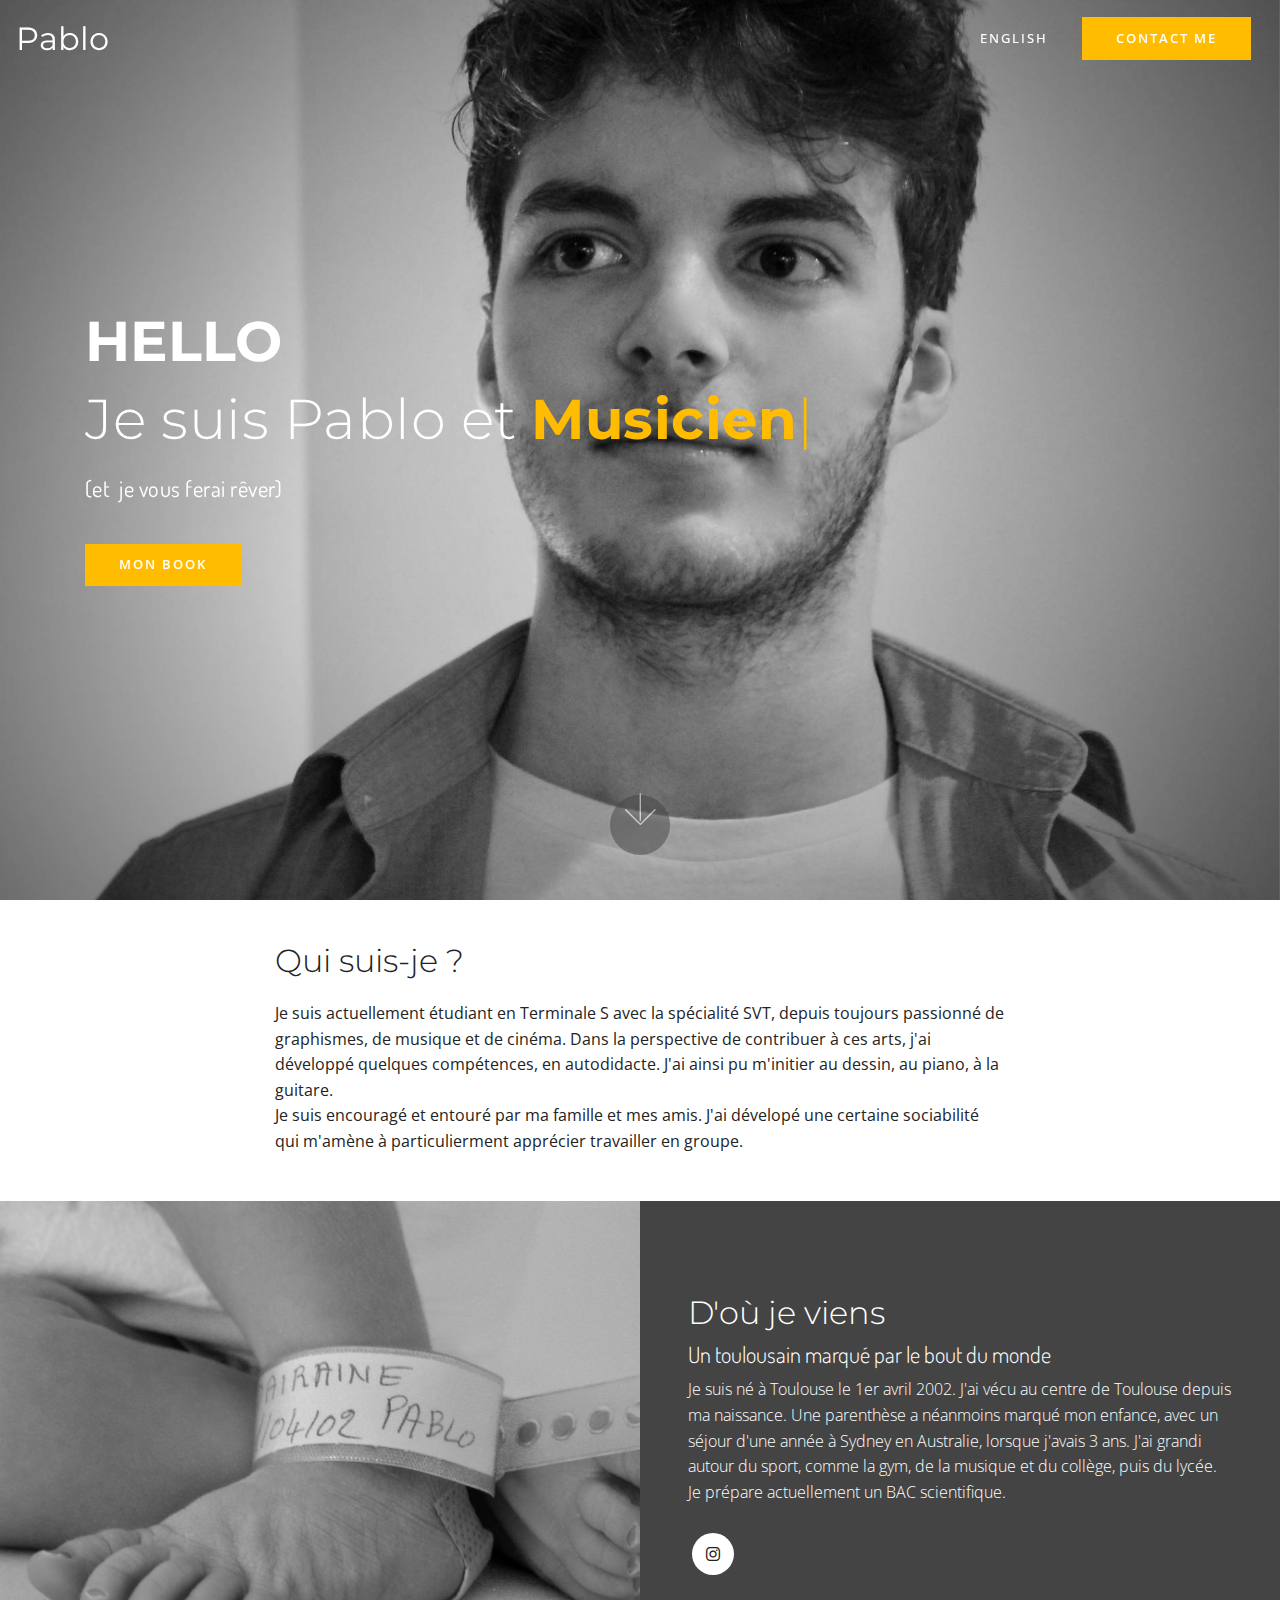
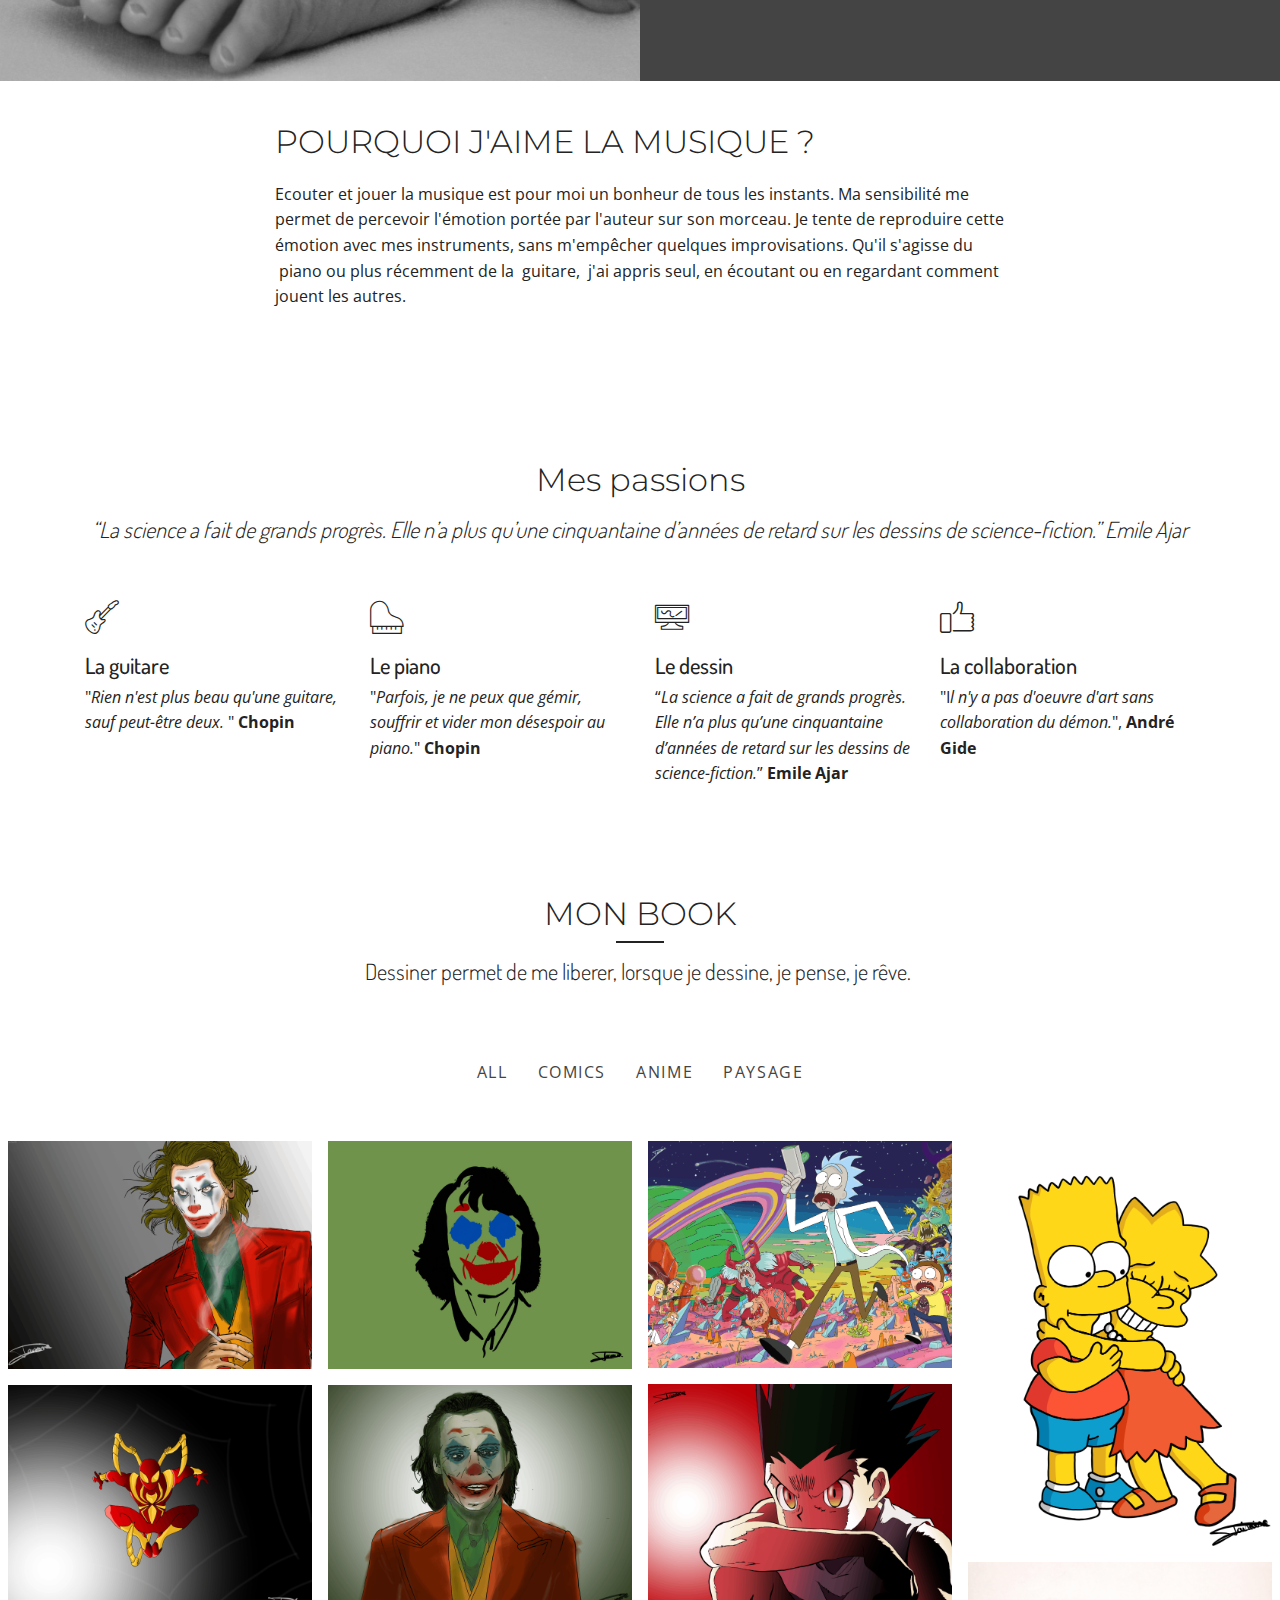
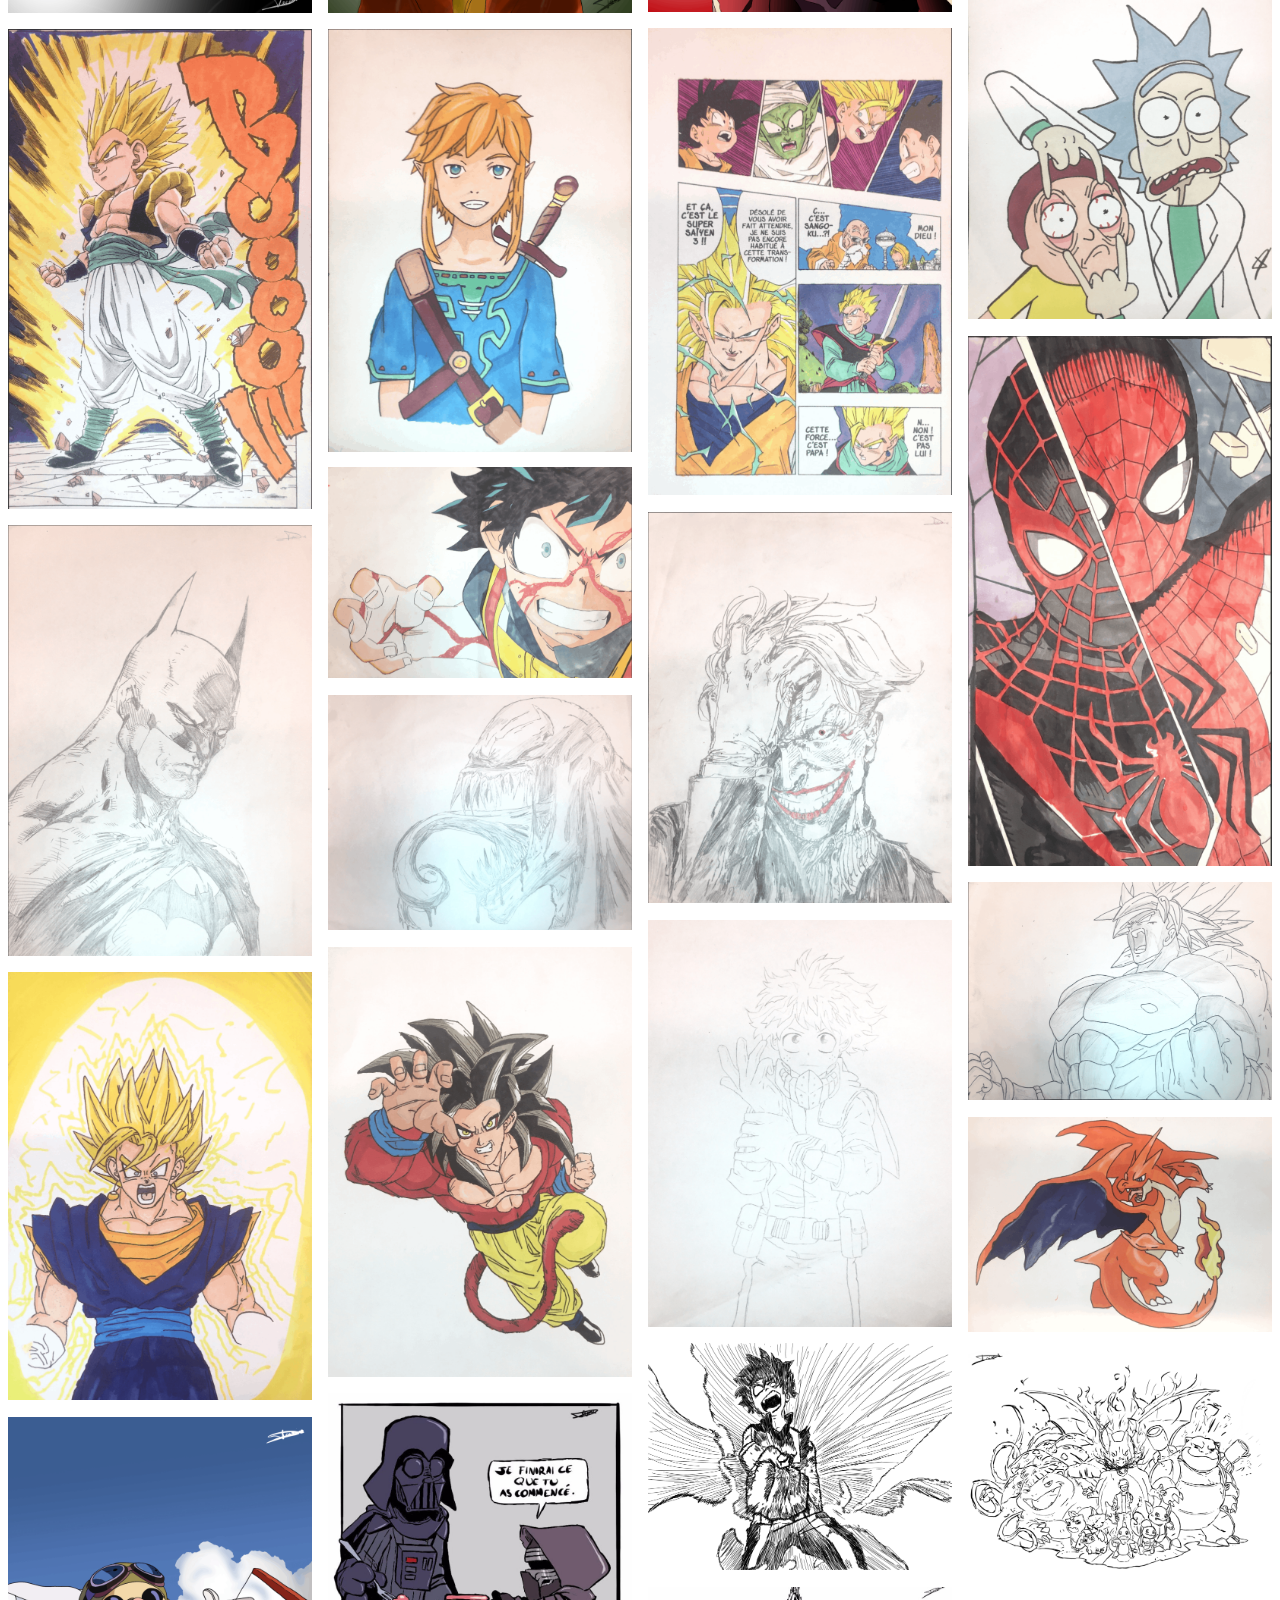
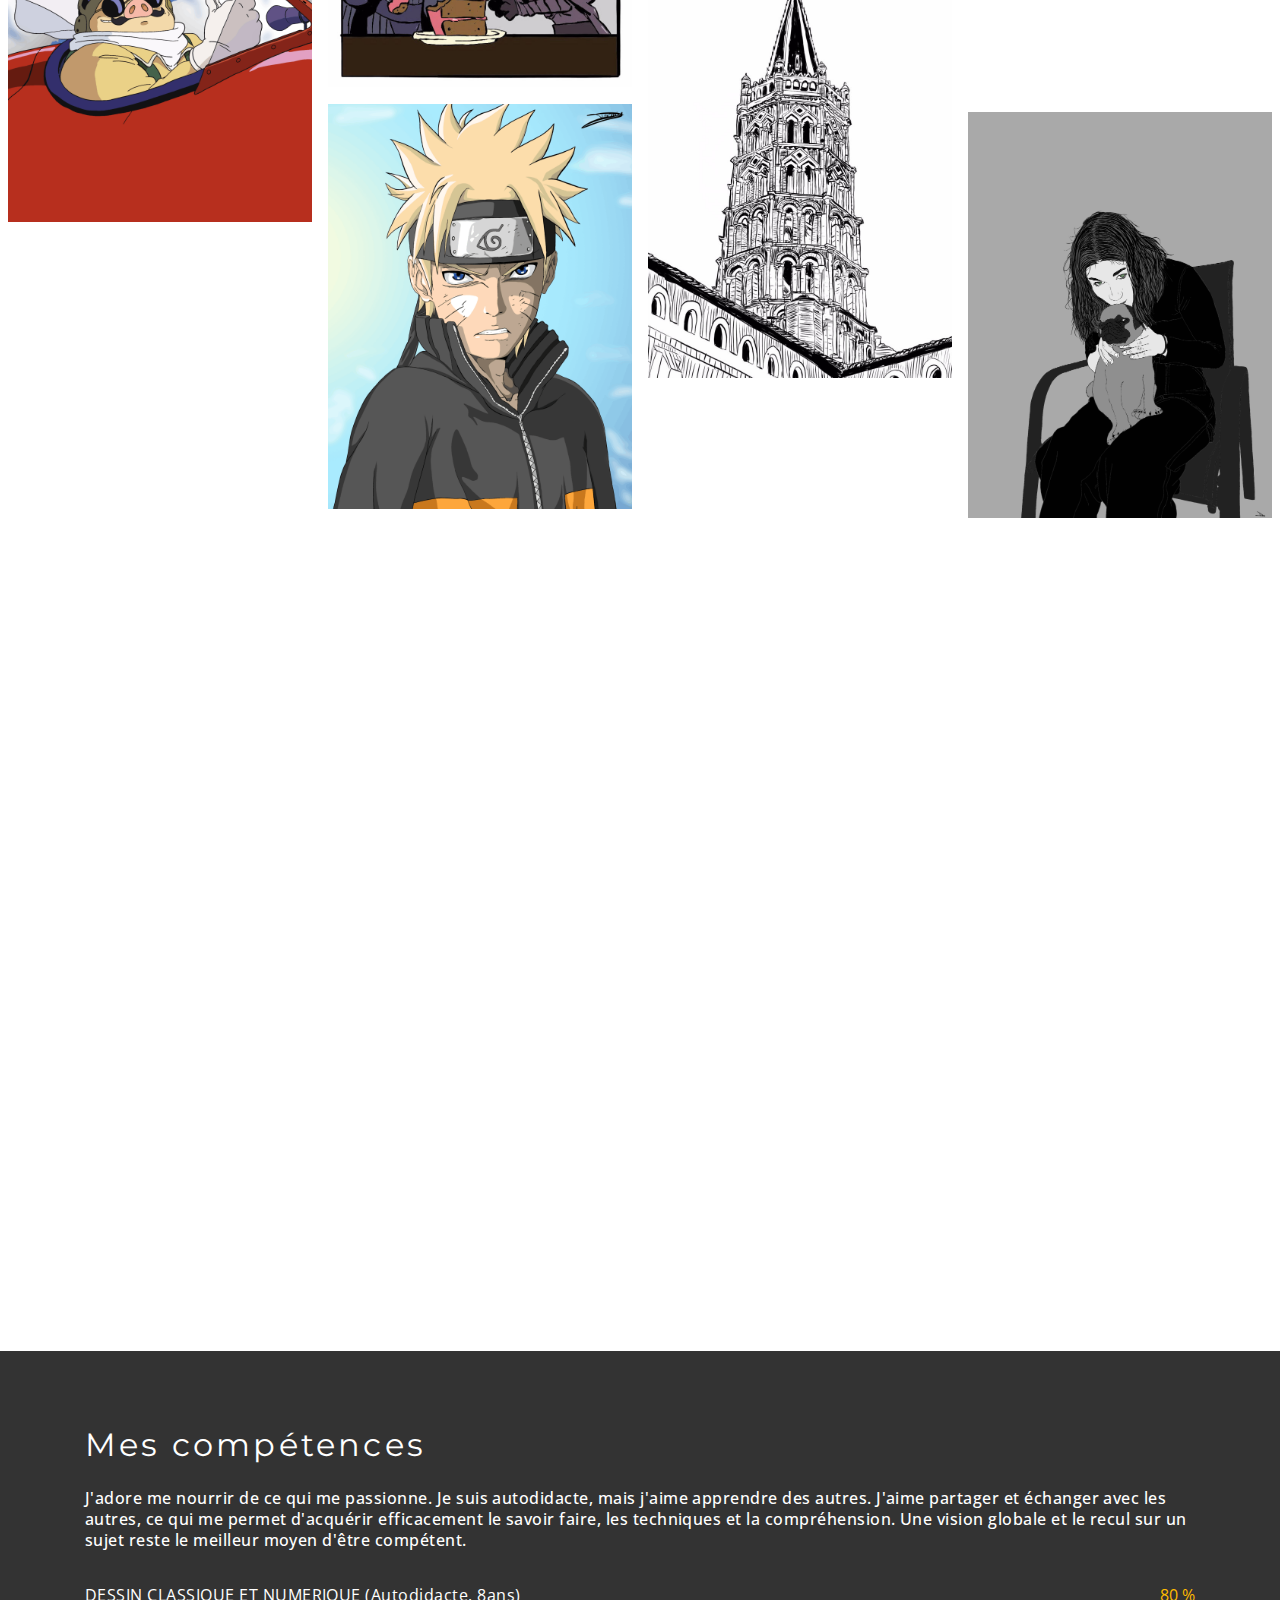
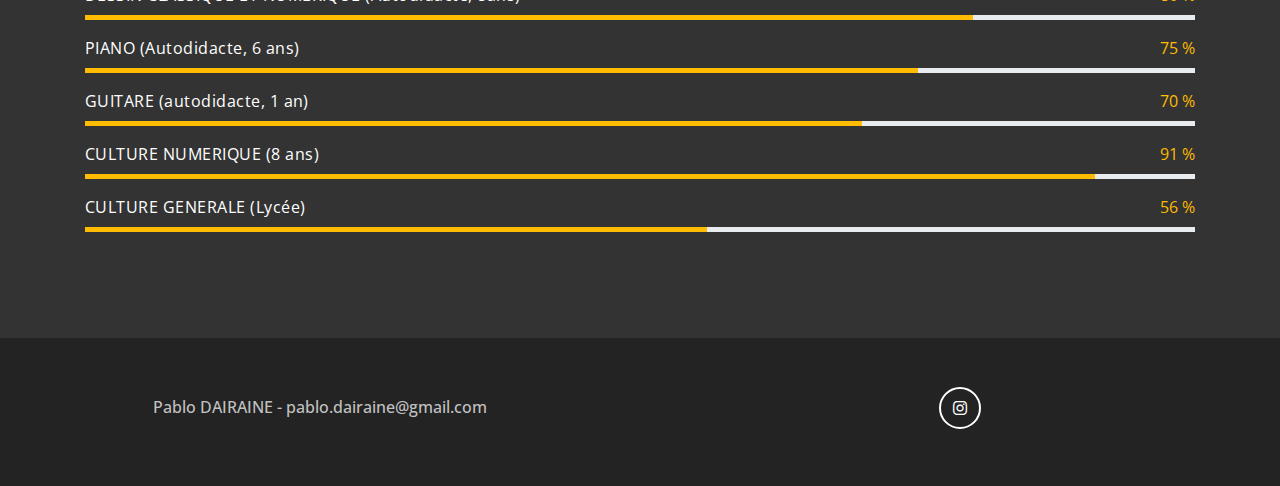
==== index-en.html @ 015e6b13 "create github pages" ====
<!DOCTYPE html>
<html >
<head>
  <!-- Site made with Mobirise Website Builder v4.8.6, https://mobirise.com -->
  <meta charset="UTF-8">
  <meta http-equiv="X-UA-Compatible" content="IE=edge">
  <meta name="generator" content="Mobirise v4.8.6, mobirise.com">
  <meta name="viewport" content="width=device-width, initial-scale=1, minimum-scale=1">
  <link rel="shortcut icon" href="assets/images/pablo-1-900x1125.jpg" type="image/x-icon">
  <meta name="description" content="">
  <title>index en pablo</title>
  <link rel="stylesheet" href="assets/icons-mind/style.css">
  <link rel="stylesheet" href="assets/web/assets/mobirise-icons/mobirise-icons.css">
  <link rel="stylesheet" href="assets/tether/tether.min.css">
  <link rel="stylesheet" href="assets/bootstrap/css/bootstrap.min.css">
  <link rel="stylesheet" href="assets/bootstrap/css/bootstrap-grid.min.css">
  <link rel="stylesheet" href="assets/bootstrap/css/bootstrap-reboot.min.css">
  <link rel="stylesheet" href="assets/dropdown/css/style.css">
  <link rel="stylesheet" href="assets/socicon/css/styles.css">
  <link rel="stylesheet" href="assets/theme/css/style.css">
  <link rel="stylesheet" href="assets/gallery/style.css">
  <link rel="stylesheet" href="assets/mobirise/css/mbr-additional.css" type="text/css">
  
  
  

</head>
<body>
  <section class="menu cid-rUJCmSOxOh" once="menu" id="menu1-m">

    

    <nav class="navbar navbar-dropdown navbar-fixed-top navbar-expand-lg">
        <div class="navbar-brand">
            
            <span class="navbar-caption-wrap"><a class="navbar-caption text-white display-2" href="index.html"><span style="font-weight: normal;">
                    Pablo</span></a></span>
        </div>
        <button class="navbar-toggler" type="button" data-toggle="collapse" data-target="#navbarSupportedContent" aria-controls="navbarNavAltMarkup" aria-expanded="false" aria-label="Toggle navigation">
            <div class="hamburger">
                <span></span>
                <span></span>
                <span></span>
                <span></span>
            </div>
        </button>
      <div class="collapse navbar-collapse" id="navbarSupportedContent">
            <ul class="navbar-nav nav-dropdown" data-app-modern-menu="true"><li class="nav-item">
                    <a class="nav-link link text-white display-4" href="index-en.html">
                        ENGLISH</a>
                </li></ul>
            <div class="navbar-buttons mbr-section-btn"><a class="btn btn-md btn-primary display-4" href="mailto:pablo.dairaine@gmail.com">
                    CONTACT ME
                </a></div>
      </div>
    </nav>
</section>

<section class="header2 cid-rUJCmTl7i9 mbr-fullscreen mbr-parallax-background" id="header2-n">

    

    

    <div class="container">
        <div class="row">
            <div class="mbr-white col-md-12">
                <h1 class="mbr-section-title mbr-white mbr-bold mbr-fonts-style display-1">HELLO</h1>
                <div class="typed-text pb-3 display-1">
                    <span class="mbr-section-subtitle mbr-fonts-style mbr-white display-1">Je suis Pablo et</span>
                    <span>
                      <span class="animated-element mbr-bold" data-word1="Musicien" data-word2="Dessinateur" data-word3="Rêveur" data-speed="43">
                      </span>
                    </span>
                </div>
                <p class="mbr-section-text mbr-fonts-style display-5">(et &nbsp;je vous ferai rêver)</p>
                <div class="pt-3 mbr-section-btn"><a class="btn-primary btn btn-md display-4" type="submit" href="index.html#gallery3-7">MON BOOK</a></div>
            </div>
        </div>
    </div>
    <div class="mbr-arrow hidden-sm-down" aria-hidden="true">
        <a href="#next">
            <i class="mbri-down mbr-iconfont"></i>
        </a>
    </div>
</section>

<section class="mbr-section content2 cid-rUJCmUvsHq" id="content2-o">

    

    <div class="container">
        <div class="row justify-content-center">
            <div class="col-md-8 col-sm-12 text-section">
                <h2 class="mbr-fonts-style mbr-title align-left pb-3 display-2">Qui suis-je ?</h2>
                <p class="mbr-fonts-style mbr-text align-left display-7">Je suis actuellement étudiant en Terminale S avec la spécialité SVT, depuis toujours passionné de graphismes, de musique et de cinéma. Dans la perspective de contribuer à ces arts, j'ai développé quelques compétences, en autodidacte. J'ai ainsi pu m'initier au dessin, au piano, à la guitare.&nbsp;<br>Je suis encouragé et entouré par ma famille et mes amis. J'ai dévelopé une certaine sociabilité qui m'amène à particulierment apprécier travailler en groupe.</p>
            </div>
        </div>
    </div>
</section>

<section class="cid-rUJCmUJUMU" id="features6-p">

    

    
    <div class="container-fluid">
        <div class="row align-items-center content-row">
          <div class="col-lg-6 wrap-block">
              <h2 class="mbr-section-title mbr-fonts-style mbr-light mbr-white display-2">D'où je viens</h2>
              <h3 class="mbr-section-subtitle mbr-fonts-style mbr-light mbr-white display-5">Un toulousain marqué par le bout du monde</h3>
              <p class="mbr-text mbr-fonts-style mbr-light mbr-white display-7">Je suis né à Toulouse le 1er avril 2002. J'ai vécu au centre de Toulouse depuis ma naissance. Une parenthèse a néanmoins marqué mon enfance, avec un séjour d'une année à Sydney en Australie, lorsque j'avais 3 ans. J'ai grandi autour du sport, comme la gym, de la musique et du collège, puis du lycée. Je prépare actuellement un BAC scientifique.</p>
            
            <div class="social-media col-md-12 col-sm-12">
                <ul class="social-list">
                    <li>
                      <a class="icon-transition" href="https://www.instagram.com/pablo_drne/" target="_blank">
                        <span class="mbr-iconfont socicon-instagram socicon"></span>
                      </a>
                    </li>
                    
                    
                    
                    
                 </ul>
            </div>
          </div>
          <div class="col-lg-6 photo-split">
              <img src="assets/images/dscn2652-1382x1037.jpg" alt="" title="">
          </div>
      </div>
    </div>
</section>

<section class="mbr-section content2 cid-rUJCmVfpjC" id="content2-q">

    

    <div class="container">
        <div class="row justify-content-center">
            <div class="col-md-8 col-sm-12 text-section">
                <h2 class="mbr-fonts-style mbr-title align-left pb-3 display-2">POURQUOI J'AIME LA MUSIQUE ?<br></h2>
                <p class="mbr-fonts-style mbr-text align-left display-7">Ecouter et jouer la musique est pour moi un bonheur de tous les instants. Ma sensibilité me permet de percevoir l'émotion portée par l'auteur sur son morceau. Je tente de reproduire cette émotion avec mes instruments, sans m'empêcher quelques improvisations. Qu'il s'agisse du &nbsp;piano ou plus récemment de la &nbsp;guitare, &nbsp;j'ai appris seul, en écoutant ou en regardant comment jouent les autres.</p>
            </div>
        </div>
    </div>
</section>

<section class="cid-rUJCmVrFcY" id="features1-r">

    

    
    <div class="container">
        <h2 class="mbr-fonts-style mbr-section-title align-center display-2">Mes passions</h2>
         

        <h3 class="mbr-fonts-style mbr-section-subtitle align-center mbr-light pt-3 display-5"><em>“La science a fait de grands progrès. Elle n’a plus qu’une cinquantaine d’années de retard sur les dessins de science-fiction.” Emile Ajar</em></h3>

        <div class="row justify-content-center pt-5">
            <div class="col-md-6 row-item col-lg-3">
                <div class="card-img pb-3 align-left">
                    <span class="mbr-iconfont imind-electric-guitar"></span>
                </div>
                <h4 class="mbr-fonts-style mbr-card-title display-5">La guitare</h4>

                <p class="mbr-text mbr-fonts-style display-7">"<em>Rien n'est plus beau qu'une guitare, sauf peut-être deux.</em> " <strong>Chopin</strong></p>
            </div>

            <div class="col-md-6 row-item col-lg-3">
                <div class="card-img pb-3 align-left">
                    <span class="mbr-iconfont imind-piano"></span>
                </div>
                <h4 class="mbr-fonts-style mbr-card-title display-5">Le piano</h4>

                <p class="mbr-text mbr-fonts-style display-7">"<em>Parfois, je ne peux que gémir, souffrir et vider mon désespoir au piano.</em>" <strong>Chopin</strong></p>
            </div>

            <div class="col-md-6 row-item col-lg-3">
                <div class="card-img pb-3 align-left">
                    <span class="mbr-iconfont imind-digital-drawing"></span>
                </div>
                <h4 class="mbr-fonts-style mbr-card-title display-5">Le dessin&nbsp;</h4>
                <p class="mbr-text mbr-fonts-style display-7">“<em>La science a fait de grands progrès. Elle n’a plus qu’une cinquantaine d’années de retard sur les dessins de science-fiction.</em>” <strong>Emile Ajar</strong></p>
            </div>

            <div class="col-md-6 row-item col-lg-3">
                <div class="card-img pb-3 align-left">
                    <span class="mbr-iconfont mbri-like"></span>
                </div>
                <h4 class="mbr-fonts-style mbr-card-title display-5">La collaboration</h4>
                <p class="mbr-text mbr-fonts-style display-7">"I<em>l n'y a pas d'oeuvre d'art sans collaboration du démon.</em>", <strong>André Gide</strong></p>
            </div>
        </div>
    </div>
</section>

<section class="mbr-gallery mbr-slider-carousel cid-rUJCmWfSq0" id="gallery3-s">

    
    <div class="container">
        <div class="row justify-content-center">
            <div class="col-sm-10">
                <h2 class="mbr-section-title mbr-fonts-style align-center display-2">
                    MON BOOK</h2>
                <div class="underline align-center">
                    <div class="line"></div>
                </div>
                <h3 class="mbr-section-subtitle mbr-light mbr-fonts-style pt-3 align-center display-5">Dessiner permet de me liberer, lorsque je dessine, je pense, je rêve.&nbsp;</h3>
            </div>
        </div>
    </div>
    
    <div>
        <div class="pt-5"><!-- Filter --><div class="mbr-gallery-filter container gallery-filter-active"><ul buttons="0"><li class="mbr-gallery-filter-all"><a class="btn btn-md btn-primary-outline active display-7" href="">All</a></li></ul></div><!-- Gallery --><div class="mbr-gallery-row"><div class="mbr-gallery-layout-default"><div><div><div class="mbr-gallery-item mbr-gallery-item--p1" data-video-url="false" data-tags="Comics"><div href="#lb-gallery3-s" data-slide-to="0" data-toggle="modal"><img src="assets/images/img-32-2000x1499-800x600.png" alt="" title=""><span class="icon-focus"></span></div></div><div class="mbr-gallery-item mbr-gallery-item--p1" data-video-url="false" data-tags="Comics"><div href="#lb-gallery3-s" data-slide-to="1" data-toggle="modal"><img src="assets/images/img-34-2000x1499-800x600.png" alt="" title=""><span class="icon-focus"></span></div></div><div class="mbr-gallery-item mbr-gallery-item--p1" data-video-url="false" data-tags="Anime"><div href="#lb-gallery3-s" data-slide-to="2" data-toggle="modal"><img src="assets/images/img-38-2000x1499-800x599.png" alt="" title=""><span class="icon-focus"></span></div></div><div class="mbr-gallery-item mbr-gallery-item--p1" data-video-url="false" data-tags="Anime"><div href="#lb-gallery3-s" data-slide-to="3" data-toggle="modal"><img src="assets/images/img-33-2000x2668-800x1067.png" alt="" title=""><span class="icon-focus"></span></div></div><div class="mbr-gallery-item mbr-gallery-item--p1" data-video-url="false" data-tags="Anime"><div href="#lb-gallery3-s" data-slide-to="4" data-toggle="modal"><img src="assets/images/img-36-2000x1499-800x600.png" alt="" title=""><span class="icon-focus"></span></div></div><div class="mbr-gallery-item mbr-gallery-item--p1" data-video-url="false" data-tags="Comics"><div href="#lb-gallery3-s" data-slide-to="5" data-toggle="modal"><img src="assets/images/sans-titre-1-2000x1500-800x600.png" alt="" title=""><span class="icon-focus"></span></div></div><div class="mbr-gallery-item mbr-gallery-item--p1" data-video-url="false" data-tags="Comics"><div href="#lb-gallery3-s" data-slide-to="6" data-toggle="modal"><img src="assets/images/sans-titre-2-2000x1500-800x600.png" alt="" title=""><span class="icon-focus"></span></div></div><div class="mbr-gallery-item mbr-gallery-item--p1" data-video-url="false" data-tags="Anime"><div href="#lb-gallery3-s" data-slide-to="7" data-toggle="modal"><img src="assets/images/capture-decran-2019-12-03-a-21.53.28-1124x1564-800x941.png" alt="" title=""><span class="icon-focus"></span></div></div><div class="mbr-gallery-item mbr-gallery-item--p1" data-video-url="false" data-tags="Anime"><div href="#lb-gallery3-s" data-slide-to="8" data-toggle="modal"><img src="assets/images/capture-decran-2019-12-03-a-21.54.03-976x1502-800x1231.png" alt="" title=""><span class="icon-focus"></span></div></div><div class="mbr-gallery-item mbr-gallery-item--p1" data-video-url="false" data-tags="Anime"><div href="#lb-gallery3-s" data-slide-to="9" data-toggle="modal"><img src="assets/images/capture-decran-2019-12-03-a-21.54.43-992x1568-800x1265.png" alt="" title=""><span class="icon-focus"></span></div></div><div class="mbr-gallery-item mbr-gallery-item--p1" data-video-url="false" data-tags="Anime"><div href="#lb-gallery3-s" data-slide-to="10" data-toggle="modal"><img src="assets/images/capture-decran-2019-12-03-a-21.54.25-1126x1566-800x1113.png" alt="" title=""><span class="icon-focus"></span></div></div><div class="mbr-gallery-item mbr-gallery-item--p1" data-video-url="false" data-tags="Comics"><div href="#lb-gallery3-s" data-slide-to="11" data-toggle="modal"><img src="assets/images/capture-decran-2019-12-03-a-21.55.06-888x1550-800x1396.png" alt="" title=""><span class="icon-focus"></span></div></div><div class="mbr-gallery-item mbr-gallery-item--p1" data-video-url="false" data-tags="Anime"><div href="#lb-gallery3-s" data-slide-to="12" data-toggle="modal"><img src="assets/images/capture-decran-2019-12-03-a-21.55.35-2000x1392-800x557.png" alt="" title=""><span class="icon-focus"></span></div></div><div class="mbr-gallery-item mbr-gallery-item--p1" data-video-url="false" data-tags="Comics"><div href="#lb-gallery3-s" data-slide-to="13" data-toggle="modal"><img src="assets/images/capture-decran-2019-12-03-a-21.56.03-1226x1562-800x1031.png" alt="" title=""><span class="icon-focus"></span></div></div><div class="mbr-gallery-item mbr-gallery-item--p1" data-video-url="false" data-tags="Comics"><div href="#lb-gallery3-s" data-slide-to="14" data-toggle="modal"><img src="assets/images/capture-decran-2019-12-03-a-21.56.42-1118x1566-800x1135.png" alt="" title=""><span class="icon-focus"></span></div></div><div class="mbr-gallery-item mbr-gallery-item--p1" data-video-url="false" data-tags="Comics"><div href="#lb-gallery3-s" data-slide-to="15" data-toggle="modal"><img src="assets/images/capture-decran-2019-12-03-a-21.57.01-2000x1465-800x620.png" alt="" title=""><span class="icon-focus"></span></div></div><div class="mbr-gallery-item mbr-gallery-item--p1" data-video-url="false" data-tags="Anime"><div href="#lb-gallery3-s" data-slide-to="16" data-toggle="modal"><img src="assets/images/capture-decran-2019-12-03-a-21.57.18-2000x1438-800x575.png" alt="" title=""><span class="icon-focus"></span></div></div><div class="mbr-gallery-item mbr-gallery-item--p1" data-video-url="false" data-tags="Anime"><div href="#lb-gallery3-s" data-slide-to="17" data-toggle="modal"><img src="assets/images/capture-decran-2019-12-03-a-21.57.35-1206x1562-800x1073.png" alt="" title=""><span class="icon-focus"></span></div></div><div class="mbr-gallery-item mbr-gallery-item--p1" data-video-url="false" data-tags="Anime"><div href="#lb-gallery3-s" data-slide-to="18" data-toggle="modal"><img src="assets/images/capture-decran-2019-12-03-a-21.58.03-1092x1566-800x1133.png" alt="" title=""><span class="icon-focus"></span></div></div><div class="mbr-gallery-item mbr-gallery-item--p1" data-video-url="false" data-tags="Anime"><div href="#lb-gallery3-s" data-slide-to="19" data-toggle="modal"><img src="assets/images/capture-decran-2019-12-03-a-21.58.21-1110x1564-800x1127.png" alt="" title=""><span class="icon-focus"></span></div></div><div class="mbr-gallery-item mbr-gallery-item--p1" data-video-url="false" data-tags="Anime"><div href="#lb-gallery3-s" data-slide-to="20" data-toggle="modal"><img src="assets/images/capture-decran-2019-12-03-a-21.58.35-2000x1434-800x567.png" alt="" title=""><span class="icon-focus"></span></div></div><div class="mbr-gallery-item mbr-gallery-item--p1" data-video-url="false" data-tags="Anime"><div href="#lb-gallery3-s" data-slide-to="21" data-toggle="modal"><img src="assets/images/0dd0c6a4-f96d-424a-955f-a4271f9f3b5e-2000x1499-800x599.png" alt="" title=""><span class="icon-focus"></span></div></div><div class="mbr-gallery-item mbr-gallery-item--p1" data-video-url="false" data-tags="Anime"><div href="#lb-gallery3-s" data-slide-to="22" data-toggle="modal"><img src="assets/images/b7a097e5-f1ba-4de2-a578-57f1c715b533-2000x1499-800x599.png" alt="" title=""><span class="icon-focus"></span></div></div><div class="mbr-gallery-item mbr-gallery-item--p1" data-video-url="false" data-tags="Comics"><div href="#lb-gallery3-s" data-slide-to="23" data-toggle="modal"><img src="assets/images/4ee9e607-9f09-459e-8d34-3ac693a8fa50-814x792-800x776.jpg" alt="" title=""><span class="icon-focus"></span></div></div><div class="mbr-gallery-item mbr-gallery-item--p1" data-video-url="false" data-tags="Anime"><div href="#lb-gallery3-s" data-slide-to="24" data-toggle="modal"><img src="assets/images/7aaedbb6-9ef8-46f3-8f1a-3fd8630ca8f3-2000x2668-800x1068.png" alt="" title=""><span class="icon-focus"></span></div></div><div class="mbr-gallery-item mbr-gallery-item--p1" data-video-url="false" data-tags="PAYSAGE"><div href="#lb-gallery3-s" data-slide-to="25" data-toggle="modal"><img src="assets/images/sans-titre-29-1578x2035-800x1031.jpg" alt="" title=""><span class="icon-focus"></span></div></div><div class="mbr-gallery-item mbr-gallery-item--p1" data-video-url="false" data-tags="PAYSAGE"><div href="#lb-gallery3-s" data-slide-to="26" data-toggle="modal"><img src="assets/images/sans-titre-32-2000x1499-800x599.png" alt="" title=""><span class="icon-focus"></span></div></div><div class="mbr-gallery-item mbr-gallery-item--p1" data-video-url="false" data-tags="Comics"><div href="#lb-gallery3-s" data-slide-to="27" data-toggle="modal"><img src="assets/images/sans-titre-30-2000x2668-800x1065.png" alt="" title=""><span class="icon-focus"></span></div></div><div class="mbr-gallery-item mbr-gallery-item--p1" data-video-url="false" data-tags="Anime"><div href="#lb-gallery3-s" data-slide-to="28" data-toggle="modal"><img src="assets/images/sans-titre-33-2000x1499-800x596.png" alt="" title=""><span class="icon-focus"></span></div></div><div class="mbr-gallery-item mbr-gallery-item--p1" data-video-url="false" data-tags="Anime"><div href="#lb-gallery3-s" data-slide-to="29" data-toggle="modal"><img src="assets/images/sans-titre-34-2000x2668-800x1066.png" alt="" title=""><span class="icon-focus"></span></div></div><div class="mbr-gallery-item mbr-gallery-item--p1" data-video-url="false" data-tags="Anime"><div href="#lb-gallery3-s" data-slide-to="30" data-toggle="modal"><img src="assets/images/sans-titre-35-2000x2668-800x1069.png" alt="" title=""><span class="icon-focus"></span></div></div></div></div><div class="clearfix"></div></div></div><!-- Lightbox --><div data-app-prevent-settings="" class="mbr-slider modal fade carousel slide" tabindex="-1" data-keyboard="true" data-interval="false" id="lb-gallery3-s"><div class="modal-dialog"><div class="modal-content"><div class="modal-body"><div class="carousel-inner"><div class="carousel-item"><img src="assets/images/img-32-2000x1499.png" alt="" title=""></div><div class="carousel-item"><img src="assets/images/img-34-2000x1499.png" alt="" title=""></div><div class="carousel-item"><img src="assets/images/img-38-2000x1499.png" alt="" title=""></div><div class="carousel-item"><img src="assets/images/img-33-2000x2668.png" alt="" title=""></div><div class="carousel-item"><img src="assets/images/img-36-2000x1499.png" alt="" title=""></div><div class="carousel-item"><img src="assets/images/sans-titre-1-2000x1500.png" alt="" title=""></div><div class="carousel-item"><img src="assets/images/sans-titre-2-2000x1500.png" alt="" title=""></div><div class="carousel-item"><img src="assets/images/capture-decran-2019-12-03-a-21.53.28-1124x1564.png" alt="" title=""></div><div class="carousel-item"><img src="assets/images/capture-decran-2019-12-03-a-21.54.03-976x1502.png" alt="" title=""></div><div class="carousel-item"><img src="assets/images/capture-decran-2019-12-03-a-21.54.43-992x1568.png" alt="" title=""></div><div class="carousel-item"><img src="assets/images/capture-decran-2019-12-03-a-21.54.25-1126x1566.png" alt="" title=""></div><div class="carousel-item"><img src="assets/images/capture-decran-2019-12-03-a-21.55.06-888x1550.png" alt="" title=""></div><div class="carousel-item"><img src="assets/images/capture-decran-2019-12-03-a-21.55.35-2000x1392.png" alt="" title=""></div><div class="carousel-item"><img src="assets/images/capture-decran-2019-12-03-a-21.56.03-1226x1562.png" alt="" title=""></div><div class="carousel-item"><img src="assets/images/capture-decran-2019-12-03-a-21.56.42-1118x1566.png" alt="" title=""></div><div class="carousel-item"><img src="assets/images/capture-decran-2019-12-03-a-21.57.01-2000x1465.png" alt="" title=""></div><div class="carousel-item"><img src="assets/images/capture-decran-2019-12-03-a-21.57.18-2000x1438.png" alt="" title=""></div><div class="carousel-item"><img src="assets/images/capture-decran-2019-12-03-a-21.57.35-1206x1562.png" alt="" title=""></div><div class="carousel-item"><img src="assets/images/capture-decran-2019-12-03-a-21.58.03-1092x1566.png" alt="" title=""></div><div class="carousel-item"><img src="assets/images/capture-decran-2019-12-03-a-21.58.21-1110x1564.png" alt="" title=""></div><div class="carousel-item"><img src="assets/images/capture-decran-2019-12-03-a-21.58.35-2000x1434.png" alt="" title=""></div><div class="carousel-item"><img src="assets/images/0dd0c6a4-f96d-424a-955f-a4271f9f3b5e-2000x1499.png" alt="" title=""></div><div class="carousel-item"><img src="assets/images/b7a097e5-f1ba-4de2-a578-57f1c715b533-2000x1499.png" alt="" title=""></div><div class="carousel-item"><img src="assets/images/4ee9e607-9f09-459e-8d34-3ac693a8fa50-814x792.jpg" alt="" title=""></div><div class="carousel-item"><img src="assets/images/7aaedbb6-9ef8-46f3-8f1a-3fd8630ca8f3-2000x2668.png" alt="" title=""></div><div class="carousel-item"><img src="assets/images/sans-titre-29-1578x2035.jpg" alt="" title=""></div><div class="carousel-item"><img src="assets/images/sans-titre-32-2000x1499.png" alt="" title=""></div><div class="carousel-item"><img src="assets/images/sans-titre-30-2000x2668.png" alt="" title=""></div><div class="carousel-item"><img src="assets/images/sans-titre-33-2000x1499.png" alt="" title=""></div><div class="carousel-item"><img src="assets/images/sans-titre-34-2000x2668.png" alt="" title=""></div><div class="carousel-item active"><img src="assets/images/sans-titre-35-2000x2668.png" alt="" title=""></div></div><a class="carousel-control carousel-control-prev" role="button" data-slide="prev" href="#lb-gallery3-s"><span class="mbri-left mbr-iconfont" aria-hidden="true"></span><span class="sr-only">Previous</span></a><a class="carousel-control carousel-control-next" role="button" data-slide="next" href="#lb-gallery3-s"><span class="mbri-right mbr-iconfont" aria-hidden="true"></span><span class="sr-only">Next</span></a><a class="close" href="#" role="button" data-dismiss="modal"><span class="sr-only">Close</span></a></div></div></div></div></div>
    </div>

</section>

<section class="cid-rUJCmYvNLc" id="video1-t">

    
    
    <figure class="mbr-figure align-center">
        <div class="video-block" style="width: 66%;">
            <div><iframe class="mbr-embedded-video" src="https://www.youtube.com/embed/iniiZznYMlc?rel=0&amp;amp;showinfo=0&amp;autoplay=0&amp;loop=0" width="1280" height="720" frameborder="0" allowfullscreen></iframe></div>
        </div>
    </figure>
</section>

<section class="cid-rUJCmZ5pIA" id="progress1-u">
    
     

    

    <div class="container">
        <h2 class="mbr-section-title pb-3 align-left mbr-bold mbr-fonts-style mbr-white display-2"><span style="font-weight: normal;">Mes compétences</span></h2>
        <h3 class="mbr-section-subtitle mbr-fonts-style align-left display-7">J'adore me nourrir de ce qui me passionne. Je suis autodidacte, mais j'aime apprendre des autres. J'aime partager et échanger avec les autres, ce qui me permet d'acquérir efficacement le savoir faire, les techniques et la compréhension. Une vision globale et le recul sur un sujet reste le meilleur moyen d'être compétent.</h3>
        <div class="row pt-4">
            <div class="progress_elements col-md-12">
                <div class="progress1 pb-3">
                    <div class="title-wrap">
                        <div class="progressbar-title mbr-fonts-style display-7">
                            <p>DESSIN CLASSIQUE ET NUMERIQUE (Autodidacte, 8ans)</p>
                        </div>
                        <div class="progress_value mbr-fonts-style display-7">
                            <div class="progressbar-number"></div>
                            <span>%</span>
                        </div>
                    </div>
                    <div class="progress">
                        <div class="progress-bar progress-bar-1" role="progressbar" aria-valuenow="100" aria-valuemin="0" aria-valuemax="100"></div>
                    </div>
                </div>
                    
                <div class="progress2 pb-3">
                    <div class="title-wrap">
                        <div class="progressbar-title mbr-fonts-style display-7">
                            <p>PIANO (Autodidacte, 6 ans)</p>
                        </div>
                        <div class="progress_value mbr-fonts-style display-7">
                            <div class="progressbar-number"></div>
                            <span>%</span>
                        </div>
                    </div>
                    <div class="progress">
                        <div class="progress-bar progress-bar-2" role="progressbar" aria-valuenow="100" aria-valuemin="0" aria-valuemax="100"></div>
                    </div>
                </div>
                
                <div class="progress3 pb-3">
                    <div class="title-wrap">
                        <div class="progressbar-title mbr-fonts-style display-7">
                            <p>GUITARE (autodidacte, 1 an)</p>
                        </div>
                        <div class="progress_value mbr-fonts-style display-7">
                            <div class="progressbar-number"></div>
                            <span>%</span>
                        </div>
                    </div>
                    <div class="progress">
                        <div class="progress-bar progress-bar-3" role="progressbar" aria-valuenow="100" aria-valuemin="0" aria-valuemax="100"></div>
                    </div>
                </div>
                
                <div class="progress4 pb-3">
                    <div class="title-wrap">
                        <div class="progressbar-title mbr-fonts-style display-7">
                            <p>
                                CULTURE NUMERIQUE (8 ans)</p>
                        </div>
                        <div class="progress_value mbr-fonts-style display-7">
                            <div class="progressbar-number"></div>
                            <span>%</span>
                        </div>
                    </div>
                    <div class="progress">
                        <div class="progress-bar progress-bar-4" role="progressbar" aria-valuenow="100" aria-valuemin="0" aria-valuemax="100"></div>
                    </div>
                </div>
             
                <div class="progress5 pb-3">
                    <div class="title-wrap">
                        <div class="progressbar-title mbr-fonts-style display-7">
                            <p>
                                CULTURE GENERALE (Lycée)&nbsp;</p>
                        </div>
                        <div class="progress_value mbr-fonts-style display-7">
                            <div class="progressbar-number"></div>
                            <span>%</span>
                        </div>
                    </div>        
                    <div class="progress">    
                        <div class="progress-bar progress-bar-5" role="progressbar" aria-valuenow="100" aria-valuemin="0" aria-valuemax="100"></div>
                    </div>
                </div>
            </div>    
        </div>
    </div>
</section>

<section class="cid-rUJCmZUj1I" id="footer2-v">

    

    
       <div class="container-fluid text-center">
           <div class="row justify-content-center">
             <div class="col-md-6 col-sm-12">
                 <h3 class="inner-text mbr-fonts-style content-text display-7">Pablo DAIRAINE - pablo.dairaine@gmail.com</h3>
             </div>
             <div class="social-media col-md-6 col-sm-12">
                  <ul>
                      <li>
                        <a class="icon-transition" href="https://www.instagram.com/pablo_drne/" target="_blank">
                          <span class="mbr-iconfont socicon-instagram socicon"></span>
                        </a>
                      </li>
                      
                      
                      
                      
                   </ul>
              </div>
    </div>
       </div>

</section>


  <script src="assets/web/assets/jquery/jquery.min.js"></script>
  <script src="assets/tether/tether.min.js"></script>
  <script src="assets/popper/popper.min.js"></script>
  <script src="assets/bootstrap/js/bootstrap.min.js"></script>
  <script src="assets/dropdown/js/nav-dropdown.js"></script>
  <script src="assets/dropdown/js/navbar-dropdown.js"></script>
  <script src="assets/touchswipe/jquery.touch-swipe.min.js"></script>
  <script src="assets/typed/typed.min.js"></script>
  <script src="assets/parallax/jarallax.min.js"></script>
  <script src="assets/smoothscroll/smooth-scroll.js"></script>
  <script src="assets/masonry/masonry.pkgd.min.js"></script>
  <script src="assets/imagesloaded/imagesloaded.pkgd.min.js"></script>
  <script src="assets/bootstrapcarouselswipe/bootstrap-carousel-swipe.js"></script>
  <script src="assets/sociallikes/social-likes.js"></script>
  <script src="assets/viewportchecker/jquery.viewportchecker.js"></script>
  <script src="assets/theme/js/script.js"></script>
  <script src="assets/gallery/player.min.js"></script>
  <script src="assets/gallery/script.js"></script>
  
  

</body>
</html>
---- assets/icons-mind/style.css ----
@font-face {
	font-family: 'iconsMind';
	src:url('fonts/icon-mind.eot?-rdmvgc');
	src:url('fonts/icons-mind.eot?#iefix-rdmvgc') format('embedded-opentype'),
		url('fonts/icons-mind.woff?-rdmvgc') format('woff'),
		url('fonts/icons-mind.ttf?-rdmvgc') format('truetype'),
		url('fonts/icons-mind.svg?-rdmvgc#icons-mind') format('svg');
	font-weight: normal;
	font-style: normal;
}

[class^="imind-"], [class*=" imind-"] {
	font-family: 'iconsMind' !important;
	speak: none;
	font-style: normal;
	font-weight: normal;
	font-variant: normal;
	text-transform: none;
	line-height: 1;

	/* Better Font Rendering =========== */
	-webkit-font-smoothing: antialiased;
	-moz-osx-font-smoothing: grayscale;
}

.imind-a-z:before {
	content: "\e600";
}
.imind-aa:before {
	content: "\e601";
}
.imind-add-bag:before {
	content: "\e602";
}
.imind-add-basket:before {
	content: "\e603";
}
.imind-add-cart:before {
	content: "\e604";
}
.imind-add-file:before {
	content: "\e605";
}
.imind-add-spaceafterparagraph:before {
	content: "\e606";
}
.imind-add-spacebeforeparagraph:before {
	content: "\e607";
}
.imind-add-user:before {
	content: "\e608";
}
.imind-add-userstar:before {
	content: "\e609";
}
.imind-add-window:before {
	content: "\e60a";
}
.imind-add:before {
	content: "\e60b";
}
.imind-address-book:before {
	content: "\e60c";
}
.imind-address-book2:before {
	content: "\e60d";
}
.imind-administrator:before {
	content: "\e60e";
}
.imind-aerobics-2:before {
	content: "\e60f";
}
.imind-aerobics-3:before {
	content: "\e610";
}
.imind-aerobics:before {
	content: "\e611";
}
.imind-affiliate:before {
	content: "\e612";
}
.imind-aim:before {
	content: "\e613";
}
.imind-air-balloon:before {
	content: "\e614";
}
.imind-airbrush:before {
	content: "\e615";
}
.imind-airship:before {
	content: "\e616";
}
.imind-alarm-clock:before {
	content: "\e617";
}
.imind-alarm-clock2:before {
	content: "\e618";
}
.imind-alarm:before {
	content: "\e619";
}
.imind-alien-2:before {
	content: "\e61a";
}
.imind-alien:before {
	content: "\e61b";
}
.imind-aligator:before {
	content: "\e61c";
}
.imind-align-center:before {
	content: "\e61d";
}
.imind-align-justifyall:before {
	content: "\e61e";
}
.imind-align-justifycenter:before {
	content: "\e61f";
}
.imind-align-justifyleft:before {
	content: "\e620";
}
.imind-align-justifyright:before {
	content: "\e621";
}
.imind-align-left:before {
	content: "\e622";
}
.imind-align-right:before {
	content: "\e623";
}
.imind-alpha:before {
	content: "\e624";
}
.imind-ambulance:before {
	content: "\e625";
}
.imind-amx:before {
	content: "\e626";
}
.imind-anchor-2:before {
	content: "\e627";
}
.imind-anchor:before {
	content: "\e628";
}
.imind-android-store:before {
	content: "\e629";
}
.imind-android:before {
	content: "\e62a";
}
.imind-angel-smiley:before {
	content: "\e62b";
}
.imind-angel:before {
	content: "\e62c";
}
.imind-angry:before {
	content: "\e62d";
}
.imind-apple-bite:before {
	content: "\e62e";
}
.imind-apple-store:before {
	content: "\e62f";
}
.imind-apple:before {
	content: "\e630";
}
.imind-approved-window:before {
	content: "\e631";
}
.imind-aquarius-2:before {
	content: "\e632";
}
.imind-aquarius:before {
	content: "\e633";
}
.imind-archery-2:before {
	content: "\e634";
}
.imind-archery:before {
	content: "\e635";
}
.imind-argentina:before {
	content: "\e636";
}
.imind-aries-2:before {
	content: "\e637";
}
.imind-aries:before {
	content: "\e638";
}
.imind-army-key:before {
	content: "\e639";
}
.imind-arrow-around:before {
	content: "\e63a";
}
.imind-arrow-back3:before {
	content: "\e63b";
}
.imind-arrow-back:before {
	content: "\e63c";
}
.imind-arrow-back2:before {
	content: "\e63d";
}
.imind-arrow-barrier:before {
	content: "\e63e";
}
.imind-arrow-circle:before {
	content: "\e63f";
}
.imind-arrow-cross:before {
	content: "\e640";
}
.imind-arrow-down:before {
	content: "\e641";
}
.imind-arrow-down2:before {
	content: "\e642";
}
.imind-arrow-down3:before {
	content: "\e643";
}
.imind-arrow-downincircle:before {
	content: "\e644";
}
.imind-arrow-fork:before {
	content: "\e645";
}
.imind-arrow-forward:before {
	content: "\e646";
}
.imind-arrow-forward2:before {
	content: "\e647";
}
.imind-arrow-from:before {
	content: "\e648";
}
.imind-arrow-inside:before {
	content: "\e649";
}
.imind-arrow-inside45:before {
	content: "\e64a";
}
.imind-arrow-insidegap:before {
	content: "\e64b";
}
.imind-arrow-insidegap45:before {
	content: "\e64c";
}
.imind-arrow-into:before {
	content: "\e64d";
}
.imind-arrow-join:before {
	content: "\e64e";
}
.imind-arrow-junction:before {
	content: "\e64f";
}
.imind-arrow-left:before {
	content: "\e650";
}
.imind-arrow-left2:before {
	content: "\e651";
}
.imind-arrow-leftincircle:before {
	content: "\e652";
}
.imind-arrow-loop:before {
	content: "\e653";
}
.imind-arrow-merge:before {
	content: "\e654";
}
.imind-arrow-mix:before {
	content: "\e655";
}
.imind-arrow-next:before {
	content: "\e656";
}
.imind-arrow-outleft:before {
	content: "\e657";
}
.imind-arrow-outright:before {
	content: "\e658";
}
.imind-arrow-outside:before {
	content: "\e659";
}
.imind-arrow-outside45:before {
	content: "\e65a";
}
.imind-arrow-outsidegap:before {
	content: "\e65b";
}
.imind-arrow-outsidegap45:before {
	content: "\e65c";
}
.imind-arrow-over:before {
	content: "\e65d";
}
.imind-arrow-refresh:before {
	content: "\e65e";
}
.imind-arrow-refresh2:before {
	content: "\e65f";
}
.imind-arrow-right:before {
	content: "\e660";
}
.imind-arrow-right2:before {
	content: "\e661";
}
.imind-arrow-rightincircle:before {
	content: "\e662";
}
.imind-arrow-shuffle:before {
	content: "\e663";
}
.imind-arrow-squiggly:before {
	content: "\e664";
}
.imind-arrow-through:before {
	content: "\e665";
}
.imind-arrow-to:before {
	content: "\e666";
}
.imind-arrow-turnleft:before {
	content: "\e667";
}
.imind-arrow-turnright:before {
	content: "\e668";
}
.imind-arrow-up:before {
	content: "\e669";
}
.imind-arrow-up2:before {
	content: "\e66a";
}
.imind-arrow-up3:before {
	content: "\e66b";
}
.imind-arrow-upincircle:before {
	content: "\e66c";
}
.imind-arrow-xleft:before {
	content: "\e66d";
}
.imind-arrow-xright:before {
	content: "\e66e";
}
.imind-ask:before {
	content: "\e66f";
}
.imind-assistant:before {
	content: "\e670";
}
.imind-astronaut:before {
	content: "\e671";
}
.imind-at-sign:before {
	content: "\e672";
}
.imind-atm:before {
	content: "\e673";
}
.imind-atom:before {
	content: "\e674";
}
.imind-audio:before {
	content: "\e675";
}
.imind-auto-flash:before {
	content: "\e676";
}
.imind-autumn:before {
	content: "\e677";
}
.imind-baby-clothes:before {
	content: "\e678";
}
.imind-baby-clothes2:before {
	content: "\e679";
}
.imind-baby-cry:before {
	content: "\e67a";
}
.imind-baby:before {
	content: "\e67b";
}
.imind-back2:before {
	content: "\e67c";
}
.imind-back-media:before {
	content: "\e67d";
}
.imind-back-music:before {
	content: "\e67e";
}
.imind-back:before {
	content: "\e67f";
}
.imind-background:before {
	content: "\e680";
}
.imind-bacteria:before {
	content: "\e681";
}
.imind-bag-coins:before {
	content: "\e682";
}
.imind-bag-items:before {
	content: "\e683";
}
.imind-bag-quantity:before {
	content: "\e684";
}
.imind-bag:before {
	content: "\e685";
}
.imind-bakelite:before {
	content: "\e686";
}
.imind-ballet-shoes:before {
	content: "\e687";
}
.imind-balloon:before {
	content: "\e688";
}
.imind-banana:before {
	content: "\e689";
}
.imind-band-aid:before {
	content: "\e68a";
}
.imind-bank:before {
	content: "\e68b";
}
.imind-bar-chart:before {
	content: "\e68c";
}
.imind-bar-chart2:before {
	content: "\e68d";
}
.imind-bar-chart3:before {
	content: "\e68e";
}
.imind-bar-chart4:before {
	content: "\e68f";
}
.imind-bar-chart5:before {
	content: "\e690";
}
.imind-bar-code:before {
	content: "\e691";
}
.imind-barricade-2:before {
	content: "\e692";
}
.imind-barricade:before {
	content: "\e693";
}
.imind-baseball:before {
	content: "\e694";
}
.imind-basket-ball:before {
	content: "\e695";
}
.imind-basket-coins:before {
	content: "\e696";
}
.imind-basket-items:before {
	content: "\e697";
}
.imind-basket-quantity:before {
	content: "\e698";
}
.imind-bat-2:before {
	content: "\e699";
}
.imind-bat:before {
	content: "\e69a";
}
.imind-bathrobe:before {
	content: "\e69b";
}
.imind-batman-mask:before {
	content: "\e69c";
}
.imind-battery-0:before {
	content: "\e69d";
}
.imind-battery-25:before {
	content: "\e69e";
}
.imind-battery-50:before {
	content: "\e69f";
}
.imind-battery-75:before {
	content: "\e6a0";
}
.imind-battery-100:before {
	content: "\e6a1";
}
.imind-battery-charge:before {
	content: "\e6a2";
}
.imind-bear:before {
	content: "\e6a3";
}
.imind-beard-2:before {
	content: "\e6a4";
}
.imind-beard-3:before {
	content: "\e6a5";
}
.imind-beard:before {
	content: "\e6a6";
}
.imind-bebo:before {
	content: "\e6a7";
}
.imind-bee:before {
	content: "\e6a8";
}
.imind-beer-glass:before {
	content: "\e6a9";
}
.imind-beer:before {
	content: "\e6aa";
}
.imind-bell-2:before {
	content: "\e6ab";
}
.imind-bell:before {
	content: "\e6ac";
}
.imind-belt-2:before {
	content: "\e6ad";
}
.imind-belt-3:before {
	content: "\e6ae";
}
.imind-belt:before {
	content: "\e6af";
}
.imind-berlin-tower:before {
	content: "\e6b0";
}
.imind-beta:before {
	content: "\e6b1";
}
.imind-betvibes:before {
	content: "\e6b2";
}
.imind-bicycle-2:before {
	content: "\e6b3";
}
.imind-bicycle-3:before {
	content: "\e6b4";
}
.imind-bicycle:before {
	content: "\e6b5";
}
.imind-big-bang:before {
	content: "\e6b6";
}
.imind-big-data:before {
	content: "\e6b7";
}
.imind-bike-helmet:before {
	content: "\e6b8";
}
.imind-bikini:before {
	content: "\e6b9";
}
.imind-bilk-bottle2:before {
	content: "\e6ba";
}
.imind-billing:before {
	content: "\e6bb";
}
.imind-bing:before {
	content: "\e6bc";
}
.imind-binocular:before {
	content: "\e6bd";
}
.imind-bio-hazard:before {
	content: "\e6be";
}
.imind-biotech:before {
	content: "\e6bf";
}
.imind-bird-deliveringletter:before {
	content: "\e6c0";
}
.imind-bird:before {
	content: "\e6c1";
}
.imind-birthday-cake:before {
	content: "\e6c2";
}
.imind-bisexual:before {
	content: "\e6c3";
}
.imind-bishop:before {
	content: "\e6c4";
}
.imind-bitcoin:before {
	content: "\e6c5";
}
.imind-black-cat:before {
	content: "\e6c6";
}
.imind-blackboard:before {
	content: "\e6c7";
}
.imind-blinklist:before {
	content: "\e6c8";
}
.imind-block-cloud:before {
	content: "\e6c9";
}
.imind-block-window:before {
	content: "\e6ca";
}
.imind-blogger:before {
	content: "\e6cb";
}
.imind-blood:before {
	content: "\e6cc";
}
.imind-blouse:before {
	content: "\e6cd";
}
.imind-blueprint:before {
	content: "\e6ce";
}
.imind-board:before {
	content: "\e6cf";
}
.imind-bodybuilding:before {
	content: "\e6d0";
}
.imind-bold-text:before {
	content: "\e6d1";
}
.imind-bone:before {
	content: "\e6d2";
}
.imind-bones:before {
	content: "\e6d3";
}
.imind-book:before {
	content: "\e6d4";
}
.imind-bookmark:before {
	content: "\e6d5";
}
.imind-books-2:before {
	content: "\e6d6";
}
.imind-books:before {
	content: "\e6d7";
}
.imind-boom:before {
	content: "\e6d8";
}
.imind-boot-2:before {
	content: "\e6d9";
}
.imind-boot:before {
	content: "\e6da";
}
.imind-bottom-totop:before {
	content: "\e6db";
}
.imind-bow-2:before {
	content: "\e6dc";
}
.imind-bow-3:before {
	content: "\e6dd";
}
.imind-bow-4:before {
	content: "\e6de";
}
.imind-bow-5:before {
	content: "\e6df";
}
.imind-bow-6:before {
	content: "\e6e0";
}
.imind-bow:before {
	content: "\e6e1";
}
.imind-bowling-2:before {
	content: "\e6e2";
}
.imind-bowling:before {
	content: "\e6e3";
}
.imind-box2:before {
	content: "\e6e4";
}
.imind-box-close:before {
	content: "\e6e5";
}
.imind-box-full:before {
	content: "\e6e6";
}
.imind-box-open:before {
	content: "\e6e7";
}
.imind-box-withfolders:before {
	content: "\e6e8";
}
.imind-box:before {
	content: "\e6e9";
}
.imind-boy:before {
	content: "\e6ea";
}
.imind-bra:before {
	content: "\e6eb";
}
.imind-brain-2:before {
	content: "\e6ec";
}
.imind-brain-3:before {
	content: "\e6ed";
}
.imind-brain:before {
	content: "\e6ee";
}
.imind-brazil:before {
	content: "\e6ef";
}
.imind-bread-2:before {
	content: "\e6f0";
}
.imind-bread:before {
	content: "\e6f1";
}
.imind-bridge:before {
	content: "\e6f2";
}
.imind-brightkite:before {
	content: "\e6f3";
}
.imind-broke-link2:before {
	content: "\e6f4";
}
.imind-broken-link:before {
	content: "\e6f5";
}
.imind-broom:before {
	content: "\e6f6";
}
.imind-brush:before {
	content: "\e6f7";
}
.imind-bucket:before {
	content: "\e6f8";
}
.imind-bug:before {
	content: "\e6f9";
}
.imind-building:before {
	content: "\e6fa";
}
.imind-bulleted-list:before {
	content: "\e6fb";
}
.imind-bus-2:before {
	content: "\e6fc";
}
.imind-bus:before {
	content: "\e6fd";
}
.imind-business-man:before {
	content: "\e6fe";
}
.imind-business-manwoman:before {
	content: "\e6ff";
}
.imind-business-mens:before {
	content: "\e700";
}
.imind-business-woman:before {
	content: "\e701";
}
.imind-butterfly:before {
	content: "\e702";
}
.imind-button:before {
	content: "\e703";
}
.imind-cable-car:before {
	content: "\e704";
}
.imind-cake:before {
	content: "\e705";
}
.imind-calculator-2:before {
	content: "\e706";
}
.imind-calculator-3:before {
	content: "\e707";
}
.imind-calculator:before {
	content: "\e708";
}
.imind-calendar-2:before {
	content: "\e709";
}
.imind-calendar-3:before {
	content: "\e70a";
}
.imind-calendar-4:before {
	content: "\e70b";
}
.imind-calendar-clock:before {
	content: "\e70c";
}
.imind-calendar:before {
	content: "\e70d";
}
.imind-camel:before {
	content: "\e70e";
}
.imind-camera-2:before {
	content: "\e70f";
}
.imind-camera-3:before {
	content: "\e710";
}
.imind-camera-4:before {
	content: "\e711";
}
.imind-camera-5:before {
	content: "\e712";
}
.imind-camera-back:before {
	content: "\e713";
}
.imind-camera:before {
	content: "\e714";
}
.imind-can-2:before {
	content: "\e715";
}
.imind-can:before {
	content: "\e716";
}
.imind-canada:before {
	content: "\e717";
}
.imind-cancer-2:before {
	content: "\e718";
}
.imind-cancer-3:before {
	content: "\e719";
}
.imind-cancer:before {
	content: "\e71a";
}
.imind-candle:before {
	content: "\e71b";
}
.imind-candy-cane:before {
	content: "\e71c";
}
.imind-candy:before {
	content: "\e71d";
}
.imind-cannon:before {
	content: "\e71e";
}
.imind-cap-2:before {
	content: "\e71f";
}
.imind-cap-3:before {
	content: "\e720";
}
.imind-cap-smiley:before {
	content: "\e721";
}
.imind-cap:before {
	content: "\e722";
}
.imind-capricorn-2:before {
	content: "\e723";
}
.imind-capricorn:before {
	content: "\e724";
}
.imind-car-2:before {
	content: "\e725";
}
.imind-car-3:before {
	content: "\e726";
}
.imind-car-coins:before {
	content: "\e727";
}
.imind-car-items:before {
	content: "\e728";
}
.imind-car-wheel:before {
	content: "\e729";
}
.imind-car:before {
	content: "\e72a";
}
.imind-cardigan:before {
	content: "\e72b";
}
.imind-cardiovascular:before {
	content: "\e72c";
}
.imind-cart-quantity:before {
	content: "\e72d";
}
.imind-casette-tape:before {
	content: "\e72e";
}
.imind-cash-register:before {
	content: "\e72f";
}
.imind-cash-register2:before {
	content: "\e730";
}
.imind-castle:before {
	content: "\e731";
}
.imind-cat:before {
	content: "\e732";
}
.imind-cathedral:before {
	content: "\e733";
}
.imind-cauldron:before {
	content: "\e734";
}
.imind-cd-2:before {
	content: "\e735";
}
.imind-cd-cover:before {
	content: "\e736";
}
.imind-cd:before {
	content: "\e737";
}
.imind-cello:before {
	content: "\e738";
}
.imind-celsius:before {
	content: "\e739";
}
.imind-chacked-flag:before {
	content: "\e73a";
}
.imind-chair:before {
	content: "\e73b";
}
.imind-charger:before {
	content: "\e73c";
}
.imind-check-2:before {
	content: "\e73d";
}
.imind-check:before {
	content: "\e73e";
}
.imind-checked-user:before {
	content: "\e73f";
}
.imind-checkmate:before {
	content: "\e740";
}
.imind-checkout-bag:before {
	content: "\e741";
}
.imind-checkout-basket:before {
	content: "\e742";
}
.imind-checkout:before {
	content: "\e743";
}
.imind-cheese:before {
	content: "\e744";
}
.imind-cheetah:before {
	content: "\e745";
}
.imind-chef-hat:before {
	content: "\e746";
}
.imind-chef-hat2:before {
	content: "\e747";
}
.imind-chef:before {
	content: "\e748";
}
.imind-chemical-2:before {
	content: "\e749";
}
.imind-chemical-3:before {
	content: "\e74a";
}
.imind-chemical-4:before {
	content: "\e74b";
}
.imind-chemical-5:before {
	content: "\e74c";
}
.imind-chemical:before {
	content: "\e74d";
}
.imind-chess-board:before {
	content: "\e74e";
}
.imind-chess:before {
	content: "\e74f";
}
.imind-chicken:before {
	content: "\e750";
}
.imind-chile:before {
	content: "\e751";
}
.imind-chimney:before {
	content: "\e752";
}
.imind-china:before {
	content: "\e753";
}
.imind-chinese-temple:before {
	content: "\e754";
}
.imind-chip:before {
	content: "\e755";
}
.imind-chopsticks-2:before {
	content: "\e756";
}
.imind-chopsticks:before {
	content: "\e757";
}
.imind-christmas-ball:before {
	content: "\e758";
}
.imind-christmas-bell:before {
	content: "\e759";
}
.imind-christmas-candle:before {
	content: "\e75a";
}
.imind-christmas-hat:before {
	content: "\e75b";
}
.imind-christmas-sleigh:before {
	content: "\e75c";
}
.imind-christmas-snowman:before {
	content: "\e75d";
}
.imind-christmas-sock:before {
	content: "\e75e";
}
.imind-christmas-tree:before {
	content: "\e75f";
}
.imind-christmas:before {
	content: "\e760";
}
.imind-chrome:before {
	content: "\e761";
}
.imind-chrysler-building:before {
	content: "\e762";
}
.imind-cinema:before {
	content: "\e763";
}
.imind-circular-point:before {
	content: "\e764";
}
.imind-city-hall:before {
	content: "\e765";
}
.imind-clamp:before {
	content: "\e766";
}
.imind-clapperboard-close:before {
	content: "\e767";
}
.imind-clapperboard-open:before {
	content: "\e768";
}
.imind-claps:before {
	content: "\e769";
}
.imind-clef:before {
	content: "\e76a";
}
.imind-clinic:before {
	content: "\e76b";
}
.imind-clock-2:before {
	content: "\e76c";
}
.imind-clock-3:before {
	content: "\e76d";
}
.imind-clock-4:before {
	content: "\e76e";
}
.imind-clock-back:before {
	content: "\e76f";
}
.imind-clock-forward:before {
	content: "\e770";
}
.imind-clock:before {
	content: "\e771";
}
.imind-close-window:before {
	content: "\e772";
}
.imind-close:before {
	content: "\e773";
}
.imind-clothing-store:before {
	content: "\e774";
}
.imind-cloud--:before {
	content: "\e775";
}
.imind-cloud-:before {
	content: "\e776";
}
.imind-cloud-camera:before {
	content: "\e777";
}
.imind-cloud-computer:before {
	content: "\e778";
}
.imind-cloud-email:before {
	content: "\e779";
}
.imind-cloud-hail:before {
	content: "\e77a";
}
.imind-cloud-laptop:before {
	content: "\e77b";
}
.imind-cloud-lock:before {
	content: "\e77c";
}
.imind-cloud-moon:before {
	content: "\e77d";
}
.imind-cloud-music:before {
	content: "\e77e";
}
.imind-cloud-picture:before {
	content: "\e77f";
}
.imind-cloud-rain:before {
	content: "\e780";
}
.imind-cloud-remove:before {
	content: "\e781";
}
.imind-cloud-secure:before {
	content: "\e782";
}
.imind-cloud-settings:before {
	content: "\e783";
}
.imind-cloud-smartphone:before {
	content: "\e784";
}
.imind-cloud-snow:before {
	content: "\e785";
}
.imind-cloud-sun:before {
	content: "\e786";
}
.imind-cloud-tablet:before {
	content: "\e787";
}
.imind-cloud-video:before {
	content: "\e788";
}
.imind-cloud-weather:before {
	content: "\e789";
}
.imind-cloud:before {
	content: "\e78a";
}
.imind-clouds-weather:before {
	content: "\e78b";
}
.imind-clouds:before {
	content: "\e78c";
}
.imind-clown:before {
	content: "\e78d";
}
.imind-cmyk:before {
	content: "\e78e";
}
.imind-coat:before {
	content: "\e78f";
}
.imind-cocktail:before {
	content: "\e790";
}
.imind-coconut:before {
	content: "\e791";
}
.imind-code-window:before {
	content: "\e792";
}
.imind-coding:before {
	content: "\e793";
}
.imind-coffee-2:before {
	content: "\e794";
}
.imind-coffee-bean:before {
	content: "\e795";
}
.imind-coffee-machine:before {
	content: "\e796";
}
.imind-coffee-togo:before {
	content: "\e797";
}
.imind-coffee:before {
	content: "\e798";
}
.imind-coffin:before {
	content: "\e799";
}
.imind-coin:before {
	content: "\e79a";
}
.imind-coins-2:before {
	content: "\e79b";
}
.imind-coins-3:before {
	content: "\e79c";
}
.imind-coins:before {
	content: "\e79d";
}
.imind-colombia:before {
	content: "\e79e";
}
.imind-colosseum:before {
	content: "\e79f";
}
.imind-column-2:before {
	content: "\e7a0";
}
.imind-column-3:before {
	content: "\e7a1";
}
.imind-column:before {
	content: "\e7a2";
}
.imind-comb-2:before {
	content: "\e7a3";
}
.imind-comb:before {
	content: "\e7a4";
}
.imind-communication-tower:before {
	content: "\e7a5";
}
.imind-communication-tower2:before {
	content: "\e7a6";
}
.imind-compass-2:before {
	content: "\e7a7";
}
.imind-compass-3:before {
	content: "\e7a8";
}
.imind-compass-4:before {
	content: "\e7a9";
}
.imind-compass-rose:before {
	content: "\e7aa";
}
.imind-compass:before {
	content: "\e7ab";
}
.imind-computer-2:before {
	content: "\e7ac";
}
.imind-computer-3:before {
	content: "\e7ad";
}
.imind-computer-secure:before {
	content: "\e7ae";
}
.imind-computer:before {
	content: "\e7af";
}
.imind-conference:before {
	content: "\e7b0";
}
.imind-confused:before {
	content: "\e7b1";
}
.imind-conservation:before {
	content: "\e7b2";
}
.imind-consulting:before {
	content: "\e7b3";
}
.imind-contrast:before {
	content: "\e7b4";
}
.imind-control-2:before {
	content: "\e7b5";
}
.imind-control:before {
	content: "\e7b6";
}
.imind-cookie-man:before {
	content: "\e7b7";
}
.imind-cookies:before {
	content: "\e7b8";
}
.imind-cool-guy:before {
	content: "\e7b9";
}
.imind-cool:before {
	content: "\e7ba";
}
.imind-copyright:before {
	content: "\e7bb";
}
.imind-costume:before {
	content: "\e7bc";
}
.imind-couple-sign:before {
	content: "\e7bd";
}
.imind-cow:before {
	content: "\e7be";
}
.imind-cpu:before {
	content: "\e7bf";
}
.imind-crane:before {
	content: "\e7c0";
}
.imind-cranium:before {
	content: "\e7c1";
}
.imind-credit-card:before {
	content: "\e7c2";
}
.imind-credit-card2:before {
	content: "\e7c3";
}
.imind-credit-card3:before {
	content: "\e7c4";
}
.imind-cricket:before {
	content: "\e7c5";
}
.imind-criminal:before {
	content: "\e7c6";
}
.imind-croissant:before {
	content: "\e7c7";
}
.imind-crop-2:before {
	content: "\e7c8";
}
.imind-crop-3:before {
	content: "\e7c9";
}
.imind-crown-2:before {
	content: "\e7ca";
}
.imind-crown:before {
	content: "\e7cb";
}
.imind-crying:before {
	content: "\e7cc";
}
.imind-cube-molecule:before {
	content: "\e7cd";
}
.imind-cube-molecule2:before {
	content: "\e7ce";
}
.imind-cupcake:before {
	content: "\e7cf";
}
.imind-cursor-click:before {
	content: "\e7d0";
}
.imind-cursor-click2:before {
	content: "\e7d1";
}
.imind-cursor-move:before {
	content: "\e7d2";
}
.imind-cursor-move2:before {
	content: "\e7d3";
}
.imind-cursor-select:before {
	content: "\e7d4";
}
.imind-cursor:before {
	content: "\e7d5";
}
.imind-d-eyeglasses:before {
	content: "\e7d6";
}
.imind-d-eyeglasses2:before {
	content: "\e7d7";
}
.imind-dam:before {
	content: "\e7d8";
}
.imind-danemark:before {
	content: "\e7d9";
}
.imind-danger-2:before {
	content: "\e7da";
}
.imind-danger:before {
	content: "\e7db";
}
.imind-dashboard:before {
	content: "\e7dc";
}
.imind-data-backup:before {
	content: "\e7dd";
}
.imind-data-block:before {
	content: "\e7de";
}
.imind-data-center:before {
	content: "\e7df";
}
.imind-data-clock:before {
	content: "\e7e0";
}
.imind-data-cloud:before {
	content: "\e7e1";
}
.imind-data-compress:before {
	content: "\e7e2";
}
.imind-data-copy:before {
	content: "\e7e3";
}
.imind-data-download:before {
	content: "\e7e4";
}
.imind-data-financial:before {
	content: "\e7e5";
}
.imind-data-key:before {
	content: "\e7e6";
}
.imind-data-lock:before {
	content: "\e7e7";
}
.imind-data-network:before {
	content: "\e7e8";
}
.imind-data-password:before {
	content: "\e7e9";
}
.imind-data-power:before {
	content: "\e7ea";
}
.imind-data-refresh:before {
	content: "\e7eb";
}
.imind-data-save:before {
	content: "\e7ec";
}
.imind-data-search:before {
	content: "\e7ed";
}
.imind-data-security:before {
	content: "\e7ee";
}
.imind-data-settings:before {
	content: "\e7ef";
}
.imind-data-sharing:before {
	content: "\e7f0";
}
.imind-data-shield:before {
	content: "\e7f1";
}
.imind-data-signal:before {
	content: "\e7f2";
}
.imind-data-storage:before {
	content: "\e7f3";
}
.imind-data-stream:before {
	content: "\e7f4";
}
.imind-data-transfer:before {
	content: "\e7f5";
}
.imind-data-unlock:before {
	content: "\e7f6";
}
.imind-data-upload:before {
	content: "\e7f7";
}
.imind-data-yes:before {
	content: "\e7f8";
}
.imind-data:before {
	content: "\e7f9";
}
.imind-david-star:before {
	content: "\e7fa";
}
.imind-daylight:before {
	content: "\e7fb";
}
.imind-death:before {
	content: "\e7fc";
}
.imind-debian:before {
	content: "\e7fd";
}
.imind-dec:before {
	content: "\e7fe";
}
.imind-decrase-inedit:before {
	content: "\e7ff";
}
.imind-deer-2:before {
	content: "\e800";
}
.imind-deer:before {
	content: "\e801";
}
.imind-delete-file:before {
	content: "\e802";
}
.imind-delete-window:before {
	content: "\e803";
}
.imind-delicious:before {
	content: "\e804";
}
.imind-depression:before {
	content: "\e805";
}
.imind-deviantart:before {
	content: "\e806";
}
.imind-device-syncwithcloud:before {
	content: "\e807";
}
.imind-diamond:before {
	content: "\e808";
}
.imind-dice-2:before {
	content: "\e809";
}
.imind-dice:before {
	content: "\e80a";
}
.imind-digg:before {
	content: "\e80b";
}
.imind-digital-drawing:before {
	content: "\e80c";
}
.imind-diigo:before {
	content: "\e80d";
}
.imind-dinosaur:before {
	content: "\e80e";
}
.imind-diploma-2:before {
	content: "\e80f";
}
.imind-diploma:before {
	content: "\e810";
}
.imind-direction-east:before {
	content: "\e811";
}
.imind-direction-north:before {
	content: "\e812";
}
.imind-direction-south:before {
	content: "\e813";
}
.imind-direction-west:before {
	content: "\e814";
}
.imind-director:before {
	content: "\e815";
}
.imind-disk:before {
	content: "\e816";
}
.imind-dj:before {
	content: "\e817";
}
.imind-dna-2:before {
	content: "\e818";
}
.imind-dna-helix:before {
	content: "\e819";
}
.imind-dna:before {
	content: "\e81a";
}
.imind-doctor:before {
	content: "\e81b";
}
.imind-dog:before {
	content: "\e81c";
}
.imind-dollar-sign:before {
	content: "\e81d";
}
.imind-dollar-sign2:before {
	content: "\e81e";
}
.imind-dollar:before {
	content: "\e81f";
}
.imind-dolphin:before {
	content: "\e820";
}
.imind-domino:before {
	content: "\e821";
}
.imind-door-hanger:before {
	content: "\e822";
}
.imind-door:before {
	content: "\e823";
}
.imind-doplr:before {
	content: "\e824";
}
.imind-double-circle:before {
	content: "\e825";
}
.imind-double-tap:before {
	content: "\e826";
}
.imind-doughnut:before {
	content: "\e827";
}
.imind-dove:before {
	content: "\e828";
}
.imind-down-2:before {
	content: "\e829";
}
.imind-down-3:before {
	content: "\e82a";
}
.imind-down-4:before {
	content: "\e82b";
}
.imind-down:before {
	content: "\e82c";
}
.imind-download-2:before {
	content: "\e82d";
}
.imind-download-fromcloud:before {
	content: "\e82e";
}
.imind-download-window:before {
	content: "\e82f";
}
.imind-download:before {
	content: "\e830";
}
.imind-downward:before {
	content: "\e831";
}
.imind-drag-down:before {
	content: "\e832";
}
.imind-drag-left:before {
	content: "\e833";
}
.imind-drag-right:before {
	content: "\e834";
}
.imind-drag-up:before {
	content: "\e835";
}
.imind-drag:before {
	content: "\e836";
}
.imind-dress:before {
	content: "\e837";
}
.imind-drill-2:before {
	content: "\e838";
}
.imind-drill:before {
	content: "\e839";
}
.imind-drop:before {
	content: "\e83a";
}
.imind-dropbox:before {
	content: "\e83b";
}
.imind-drum:before {
	content: "\e83c";
}
.imind-dry:before {
	content: "\e83d";
}
.imind-duck:before {
	content: "\e83e";
}
.imind-dumbbell:before {
	content: "\e83f";
}
.imind-duplicate-layer:before {
	content: "\e840";
}
.imind-duplicate-window:before {
	content: "\e841";
}
.imind-dvd:before {
	content: "\e842";
}
.imind-eagle:before {
	content: "\e843";
}
.imind-ear:before {
	content: "\e844";
}
.imind-earphones-2:before {
	content: "\e845";
}
.imind-earphones:before {
	content: "\e846";
}
.imind-eci-icon:before {
	content: "\e847";
}
.imind-edit-map:before {
	content: "\e848";
}
.imind-edit:before {
	content: "\e849";
}
.imind-eggs:before {
	content: "\e84a";
}
.imind-egypt:before {
	content: "\e84b";
}
.imind-eifel-tower:before {
	content: "\e84c";
}
.imind-eject-2:before {
	content: "\e84d";
}
.imind-eject:before {
	content: "\e84e";
}
.imind-el-castillo:before {
	content: "\e84f";
}
.imind-elbow:before {
	content: "\e850";
}
.imind-electric-guitar:before {
	content: "\e851";
}
.imind-electricity:before {
	content: "\e852";
}
.imind-elephant:before {
	content: "\e853";
}
.imind-email:before {
	content: "\e854";
}
.imind-embassy:before {
	content: "\e855";
}
.imind-empire-statebuilding:before {
	content: "\e856";
}
.imind-empty-box:before {
	content: "\e857";
}
.imind-end2:before {
	content: "\e858";
}
.imind-end-2:before {
	content: "\e859";
}
.imind-end:before {
	content: "\e85a";
}
.imind-endways:before {
	content: "\e85b";
}
.imind-engineering:before {
	content: "\e85c";
}
.imind-envelope-2:before {
	content: "\e85d";
}
.imind-envelope:before {
	content: "\e85e";
}
.imind-environmental-2:before {
	content: "\e85f";
}
.imind-environmental-3:before {
	content: "\e860";
}
.imind-environmental:before {
	content: "\e861";
}
.imind-equalizer:before {
	content: "\e862";
}
.imind-eraser-2:before {
	content: "\e863";
}
.imind-eraser-3:before {
	content: "\e864";
}
.imind-eraser:before {
	content: "\e865";
}
.imind-error-404window:before {
	content: "\e866";
}
.imind-euro-sign:before {
	content: "\e867";
}
.imind-euro-sign2:before {
	content: "\e868";
}
.imind-euro:before {
	content: "\e869";
}
.imind-evernote:before {
	content: "\e86a";
}
.imind-evil:before {
	content: "\e86b";
}
.imind-explode:before {
	content: "\e86c";
}
.imind-eye-2:before {
	content: "\e86d";
}
.imind-eye-blind:before {
	content: "\e86e";
}
.imind-eye-invisible:before {
	content: "\e86f";
}
.imind-eye-scan:before {
	content: "\e870";
}
.imind-eye-visible:before {
	content: "\e871";
}
.imind-eye:before {
	content: "\e872";
}
.imind-eyebrow-2:before {
	content: "\e873";
}
.imind-eyebrow-3:before {
	content: "\e874";
}
.imind-eyebrow:before {
	content: "\e875";
}
.imind-eyeglasses-smiley:before {
	content: "\e876";
}
.imind-eyeglasses-smiley2:before {
	content: "\e877";
}
.imind-face-style:before {
	content: "\e878";
}
.imind-face-style2:before {
	content: "\e879";
}
.imind-face-style3:before {
	content: "\e87a";
}
.imind-face-style4:before {
	content: "\e87b";
}
.imind-face-style5:before {
	content: "\e87c";
}
.imind-face-style6:before {
	content: "\e87d";
}
.imind-facebook-2:before {
	content: "\e87e";
}
.imind-facebook:before {
	content: "\e87f";
}
.imind-factory-2:before {
	content: "\e880";
}
.imind-factory:before {
	content: "\e881";
}
.imind-fahrenheit:before {
	content: "\e882";
}
.imind-family-sign:before {
	content: "\e883";
}
.imind-fan:before {
	content: "\e884";
}
.imind-farmer:before {
	content: "\e885";
}
.imind-fashion:before {
	content: "\e886";
}
.imind-favorite-window:before {
	content: "\e887";
}
.imind-fax:before {
	content: "\e888";
}
.imind-feather:before {
	content: "\e889";
}
.imind-feedburner:before {
	content: "\e88a";
}
.imind-female-2:before {
	content: "\e88b";
}
.imind-female-sign:before {
	content: "\e88c";
}
.imind-female:before {
	content: "\e88d";
}
.imind-file-block:before {
	content: "\e88e";
}
.imind-file-bookmark:before {
	content: "\e88f";
}
.imind-file-chart:before {
	content: "\e890";
}
.imind-file-clipboard:before {
	content: "\e891";
}
.imind-file-clipboardfiletext:before {
	content: "\e892";
}
.imind-file-clipboardtextimage:before {
	content: "\e893";
}
.imind-file-cloud:before {
	content: "\e894";
}
.imind-file-copy:before {
	content: "\e895";
}
.imind-file-copy2:before {
	content: "\e896";
}
.imind-file-csv:before {
	content: "\e897";
}
.imind-file-download:before {
	content: "\e898";
}
.imind-file-edit:before {
	content: "\e899";
}
.imind-file-excel:before {
	content: "\e89a";
}
.imind-file-favorite:before {
	content: "\e89b";
}
.imind-file-fire:before {
	content: "\e89c";
}
.imind-file-graph:before {
	content: "\e89d";
}
.imind-file-hide:before {
	content: "\e89e";
}
.imind-file-horizontal:before {
	content: "\e89f";
}
.imind-file-horizontaltext:before {
	content: "\e8a0";
}
.imind-file-html:before {
	content: "\e8a1";
}
.imind-file-jpg:before {
	content: "\e8a2";
}
.imind-file-link:before {
	content: "\e8a3";
}
.imind-file-loading:before {
	content: "\e8a4";
}
.imind-file-lock:before {
	content: "\e8a5";
}
.imind-file-love:before {
	content: "\e8a6";
}
.imind-file-music:before {
	content: "\e8a7";
}
.imind-file-network:before {
	content: "\e8a8";
}
.imind-file-pictures:before {
	content: "\e8a9";
}
.imind-file-pie:before {
	content: "\e8aa";
}
.imind-file-presentation:before {
	content: "\e8ab";
}
.imind-file-refresh:before {
	content: "\e8ac";
}
.imind-file-search:before {
	content: "\e8ad";
}
.imind-file-settings:before {
	content: "\e8ae";
}
.imind-file-share:before {
	content: "\e8af";
}
.imind-file-textimage:before {
	content: "\e8b0";
}
.imind-file-trash:before {
	content: "\e8b1";
}
.imind-file-txt:before {
	content: "\e8b2";
}
.imind-file-upload:before {
	content: "\e8b3";
}
.imind-file-video:before {
	content: "\e8b4";
}
.imind-file-word:before {
	content: "\e8b5";
}
.imind-file-zip:before {
	content: "\e8b6";
}
.imind-file:before {
	content: "\e8b7";
}
.imind-files:before {
	content: "\e8b8";
}
.imind-film-board:before {
	content: "\e8b9";
}
.imind-film-cartridge:before {
	content: "\e8ba";
}
.imind-film-strip:before {
	content: "\e8bb";
}
.imind-film-video:before {
	content: "\e8bc";
}
.imind-film:before {
	content: "\e8bd";
}
.imind-filter-2:before {
	content: "\e8be";
}
.imind-filter:before {
	content: "\e8bf";
}
.imind-financial:before {
	content: "\e8c0";
}
.imind-find-user:before {
	content: "\e8c1";
}
.imind-finger-dragfoursides:before {
	content: "\e8c2";
}
.imind-finger-dragtwosides:before {
	content: "\e8c3";
}
.imind-finger-print:before {
	content: "\e8c4";
}
.imind-finger:before {
	content: "\e8c5";
}
.imind-fingerprint-2:before {
	content: "\e8c6";
}
.imind-fingerprint:before {
	content: "\e8c7";
}
.imind-fire-flame:before {
	content: "\e8c8";
}
.imind-fire-flame2:before {
	content: "\e8c9";
}
.imind-fire-hydrant:before {
	content: "\e8ca";
}
.imind-fire-staion:before {
	content: "\e8cb";
}
.imind-firefox:before {
	content: "\e8cc";
}
.imind-firewall:before {
	content: "\e8cd";
}
.imind-first-aid:before {
	content: "\e8ce";
}
.imind-first:before {
	content: "\e8cf";
}
.imind-fish-food:before {
	content: "\e8d0";
}
.imind-fish:before {
	content: "\e8d1";
}
.imind-fit-to:before {
	content: "\e8d2";
}
.imind-fit-to2:before {
	content: "\e8d3";
}
.imind-five-fingers:before {
	content: "\e8d4";
}
.imind-five-fingersdrag:before {
	content: "\e8d5";
}
.imind-five-fingersdrag2:before {
	content: "\e8d6";
}
.imind-five-fingerstouch:before {
	content: "\e8d7";
}
.imind-flag-2:before {
	content: "\e8d8";
}
.imind-flag-3:before {
	content: "\e8d9";
}
.imind-flag-4:before {
	content: "\e8da";
}
.imind-flag-5:before {
	content: "\e8db";
}
.imind-flag-6:before {
	content: "\e8dc";
}
.imind-flag:before {
	content: "\e8dd";
}
.imind-flamingo:before {
	content: "\e8de";
}
.imind-flash-2:before {
	content: "\e8df";
}
.imind-flash-video:before {
	content: "\e8e0";
}
.imind-flash:before {
	content: "\e8e1";
}
.imind-flashlight:before {
	content: "\e8e2";
}
.imind-flask-2:before {
	content: "\e8e3";
}
.imind-flask:before {
	content: "\e8e4";
}
.imind-flick:before {
	content: "\e8e5";
}
.imind-flickr:before {
	content: "\e8e6";
}
.imind-flowerpot:before {
	content: "\e8e7";
}
.imind-fluorescent:before {
	content: "\e8e8";
}
.imind-fog-day:before {
	content: "\e8e9";
}
.imind-fog-night:before {
	content: "\e8ea";
}
.imind-folder-add:before {
	content: "\e8eb";
}
.imind-folder-archive:before {
	content: "\e8ec";
}
.imind-folder-binder:before {
	content: "\e8ed";
}
.imind-folder-binder2:before {
	content: "\e8ee";
}
.imind-folder-block:before {
	content: "\e8ef";
}
.imind-folder-bookmark:before {
	content: "\e8f0";
}
.imind-folder-close:before {
	content: "\e8f1";
}
.imind-folder-cloud:before {
	content: "\e8f2";
}
.imind-folder-delete:before {
	content: "\e8f3";
}
.imind-folder-download:before {
	content: "\e8f4";
}
.imind-folder-edit:before {
	content: "\e8f5";
}
.imind-folder-favorite:before {
	content: "\e8f6";
}
.imind-folder-fire:before {
	content: "\e8f7";
}
.imind-folder-hide:before {
	content: "\e8f8";
}
.imind-folder-link:before {
	content: "\e8f9";
}
.imind-folder-loading:before {
	content: "\e8fa";
}
.imind-folder-lock:before {
	content: "\e8fb";
}
.imind-folder-love:before {
	content: "\e8fc";
}
.imind-folder-music:before {
	content: "\e8fd";
}
.imind-folder-network:before {
	content: "\e8fe";
}
.imind-folder-open:before {
	content: "\e8ff";
}
.imind-folder-open2:before {
	content: "\e900";
}
.imind-folder-organizing:before {
	content: "\e901";
}
.imind-folder-pictures:before {
	content: "\e902";
}
.imind-folder-refresh:before {
	content: "\e903";
}
.imind-folder-remove-:before {
	content: "\e904";
}
.imind-folder-search:before {
	content: "\e905";
}
.imind-folder-settings:before {
	content: "\e906";
}
.imind-folder-share:before {
	content: "\e907";
}
.imind-folder-trash:before {
	content: "\e908";
}
.imind-folder-upload:before {
	content: "\e909";
}
.imind-folder-video:before {
	content: "\e90a";
}
.imind-folder-withdocument:before {
	content: "\e90b";
}
.imind-folder-zip:before {
	content: "\e90c";
}
.imind-folder:before {
	content: "\e90d";
}
.imind-folders:before {
	content: "\e90e";
}
.imind-font-color:before {
	content: "\e90f";
}
.imind-font-name:before {
	content: "\e910";
}
.imind-font-size:before {
	content: "\e911";
}
.imind-font-style:before {
	content: "\e912";
}
.imind-font-stylesubscript:before {
	content: "\e913";
}
.imind-font-stylesuperscript:before {
	content: "\e914";
}
.imind-font-window:before {
	content: "\e915";
}
.imind-foot-2:before {
	content: "\e916";
}
.imind-foot:before {
	content: "\e917";
}
.imind-football-2:before {
	content: "\e918";
}
.imind-football:before {
	content: "\e919";
}
.imind-footprint-2:before {
	content: "\e91a";
}
.imind-footprint-3:before {
	content: "\e91b";
}
.imind-footprint:before {
	content: "\e91c";
}
.imind-forest:before {
	content: "\e91d";
}
.imind-fork:before {
	content: "\e91e";
}
.imind-formspring:before {
	content: "\e91f";
}
.imind-formula:before {
	content: "\e920";
}
.imind-forsquare:before {
	content: "\e921";
}
.imind-forward:before {
	content: "\e922";
}
.imind-fountain-pen:before {
	content: "\e923";
}
.imind-four-fingers:before {
	content: "\e924";
}
.imind-four-fingersdrag:before {
	content: "\e925";
}
.imind-four-fingersdrag2:before {
	content: "\e926";
}
.imind-four-fingerstouch:before {
	content: "\e927";
}
.imind-fox:before {
	content: "\e928";
}
.imind-frankenstein:before {
	content: "\e929";
}
.imind-french-fries:before {
	content: "\e92a";
}
.imind-friendfeed:before {
	content: "\e92b";
}
.imind-friendster:before {
	content: "\e92c";
}
.imind-frog:before {
	content: "\e92d";
}
.imind-fruits:before {
	content: "\e92e";
}
.imind-fuel:before {
	content: "\e92f";
}
.imind-full-bag:before {
	content: "\e930";
}
.imind-full-basket:before {
	content: "\e931";
}
.imind-full-cart:before {
	content: "\e932";
}
.imind-full-moon:before {
	content: "\e933";
}
.imind-full-screen:before {
	content: "\e934";
}
.imind-full-screen2:before {
	content: "\e935";
}
.imind-full-view:before {
	content: "\e936";
}
.imind-full-view2:before {
	content: "\e937";
}
.imind-full-viewwindow:before {
	content: "\e938";
}
.imind-function:before {
	content: "\e939";
}
.imind-funky:before {
	content: "\e93a";
}
.imind-funny-bicycle:before {
	content: "\e93b";
}
.imind-furl:before {
	content: "\e93c";
}
.imind-gamepad-2:before {
	content: "\e93d";
}
.imind-gamepad:before {
	content: "\e93e";
}
.imind-gas-pump:before {
	content: "\e93f";
}
.imind-gaugage-2:before {
	content: "\e940";
}
.imind-gaugage:before {
	content: "\e941";
}
.imind-gay:before {
	content: "\e942";
}
.imind-gear-2:before {
	content: "\e943";
}
.imind-gear:before {
	content: "\e944";
}
.imind-gears-2:before {
	content: "\e945";
}
.imind-gears:before {
	content: "\e946";
}
.imind-geek-2:before {
	content: "\e947";
}
.imind-geek:before {
	content: "\e948";
}
.imind-gemini-2:before {
	content: "\e949";
}
.imind-gemini:before {
	content: "\e94a";
}
.imind-genius:before {
	content: "\e94b";
}
.imind-gentleman:before {
	content: "\e94c";
}
.imind-geo--:before {
	content: "\e94d";
}
.imind-geo-:before {
	content: "\e94e";
}
.imind-geo-close:before {
	content: "\e94f";
}
.imind-geo-love:before {
	content: "\e950";
}
.imind-geo-number:before {
	content: "\e951";
}
.imind-geo-star:before {
	content: "\e952";
}
.imind-geo:before {
	content: "\e953";
}
.imind-geo2--:before {
	content: "\e954";
}
.imind-geo2-:before {
	content: "\e955";
}
.imind-geo2-close:before {
	content: "\e956";
}
.imind-geo2-love:before {
	content: "\e957";
}
.imind-geo2-number:before {
	content: "\e958";
}
.imind-geo2-star:before {
	content: "\e959";
}
.imind-geo2:before {
	content: "\e95a";
}
.imind-geo3--:before {
	content: "\e95b";
}
.imind-geo3-:before {
	content: "\e95c";
}
.imind-geo3-close:before {
	content: "\e95d";
}
.imind-geo3-love:before {
	content: "\e95e";
}
.imind-geo3-number:before {
	content: "\e95f";
}
.imind-geo3-star:before {
	content: "\e960";
}
.imind-geo3:before {
	content: "\e961";
}
.imind-gey:before {
	content: "\e962";
}
.imind-gift-box:before {
	content: "\e963";
}
.imind-giraffe:before {
	content: "\e964";
}
.imind-girl:before {
	content: "\e965";
}
.imind-glass-water:before {
	content: "\e966";
}
.imind-glasses-2:before {
	content: "\e967";
}
.imind-glasses-3:before {
	content: "\e968";
}
.imind-glasses:before {
	content: "\e969";
}
.imind-global-position:before {
	content: "\e96a";
}
.imind-globe-2:before {
	content: "\e96b";
}
.imind-globe:before {
	content: "\e96c";
}
.imind-gloves:before {
	content: "\e96d";
}
.imind-go-bottom:before {
	content: "\e96e";
}
.imind-go-top:before {
	content: "\e96f";
}
.imind-goggles:before {
	content: "\e970";
}
.imind-golf-2:before {
	content: "\e971";
}
.imind-golf:before {
	content: "\e972";
}
.imind-google-buzz:before {
	content: "\e973";
}
.imind-google-drive:before {
	content: "\e974";
}
.imind-google-play:before {
	content: "\e975";
}
.imind-google-plus:before {
	content: "\e976";
}
.imind-google:before {
	content: "\e977";
}
.imind-gopro:before {
	content: "\e978";
}
.imind-gorilla:before {
	content: "\e979";
}
.imind-gowalla:before {
	content: "\e97a";
}
.imind-grave:before {
	content: "\e97b";
}
.imind-graveyard:before {
	content: "\e97c";
}
.imind-greece:before {
	content: "\e97d";
}
.imind-green-energy:before {
	content: "\e97e";
}
.imind-green-house:before {
	content: "\e97f";
}
.imind-guitar:before {
	content: "\e980";
}
.imind-gun-2:before {
	content: "\e981";
}
.imind-gun-3:before {
	content: "\e982";
}
.imind-gun:before {
	content: "\e983";
}
.imind-gymnastics:before {
	content: "\e984";
}
.imind-hair-2:before {
	content: "\e985";
}
.imind-hair-3:before {
	content: "\e986";
}
.imind-hair-4:before {
	content: "\e987";
}
.imind-hair:before {
	content: "\e988";
}
.imind-half-moon:before {
	content: "\e989";
}
.imind-halloween-halfmoon:before {
	content: "\e98a";
}
.imind-halloween-moon:before {
	content: "\e98b";
}
.imind-hamburger:before {
	content: "\e98c";
}
.imind-hammer:before {
	content: "\e98d";
}
.imind-hand-touch:before {
	content: "\e98e";
}
.imind-hand-touch2:before {
	content: "\e98f";
}
.imind-hand-touchsmartphone:before {
	content: "\e990";
}
.imind-hand:before {
	content: "\e991";
}
.imind-hands:before {
	content: "\e992";
}
.imind-handshake:before {
	content: "\e993";
}
.imind-hanger:before {
	content: "\e994";
}
.imind-happy:before {
	content: "\e995";
}
.imind-hat-2:before {
	content: "\e996";
}
.imind-hat:before {
	content: "\e997";
}
.imind-haunted-house:before {
	content: "\e998";
}
.imind-hd-video:before {
	content: "\e999";
}
.imind-hd:before {
	content: "\e99a";
}
.imind-hdd:before {
	content: "\e99b";
}
.imind-headphone:before {
	content: "\e99c";
}
.imind-headphones:before {
	content: "\e99d";
}
.imind-headset:before {
	content: "\e99e";
}
.imind-heart-2:before {
	content: "\e99f";
}
.imind-heart:before {
	content: "\e9a0";
}
.imind-heels-2:before {
	content: "\e9a1";
}
.imind-heels:before {
	content: "\e9a2";
}
.imind-height-window:before {
	content: "\e9a3";
}
.imind-helicopter-2:before {
	content: "\e9a4";
}
.imind-helicopter:before {
	content: "\e9a5";
}
.imind-helix-2:before {
	content: "\e9a6";
}
.imind-hello:before {
	content: "\e9a7";
}
.imind-helmet-2:before {
	content: "\e9a8";
}
.imind-helmet-3:before {
	content: "\e9a9";
}
.imind-helmet:before {
	content: "\e9aa";
}
.imind-hipo:before {
	content: "\e9ab";
}
.imind-hipster-glasses:before {
	content: "\e9ac";
}
.imind-hipster-glasses2:before {
	content: "\e9ad";
}
.imind-hipster-glasses3:before {
	content: "\e9ae";
}
.imind-hipster-headphones:before {
	content: "\e9af";
}
.imind-hipster-men:before {
	content: "\e9b0";
}
.imind-hipster-men2:before {
	content: "\e9b1";
}
.imind-hipster-men3:before {
	content: "\e9b2";
}
.imind-hipster-sunglasses:before {
	content: "\e9b3";
}
.imind-hipster-sunglasses2:before {
	content: "\e9b4";
}
.imind-hipster-sunglasses3:before {
	content: "\e9b5";
}
.imind-hokey:before {
	content: "\e9b6";
}
.imind-holly:before {
	content: "\e9b7";
}
.imind-home-2:before {
	content: "\e9b8";
}
.imind-home-3:before {
	content: "\e9b9";
}
.imind-home-4:before {
	content: "\e9ba";
}
.imind-home-5:before {
	content: "\e9bb";
}
.imind-home-window:before {
	content: "\e9bc";
}
.imind-home:before {
	content: "\e9bd";
}
.imind-homosexual:before {
	content: "\e9be";
}
.imind-honey:before {
	content: "\e9bf";
}
.imind-hong-kong:before {
	content: "\e9c0";
}
.imind-hoodie:before {
	content: "\e9c1";
}
.imind-horror:before {
	content: "\e9c2";
}
.imind-horse:before {
	content: "\e9c3";
}
.imind-hospital-2:before {
	content: "\e9c4";
}
.imind-hospital:before {
	content: "\e9c5";
}
.imind-host:before {
	content: "\e9c6";
}
.imind-hot-dog:before {
	content: "\e9c7";
}
.imind-hotel:before {
	content: "\e9c8";
}
.imind-hour:before {
	content: "\e9c9";
}
.imind-hub:before {
	content: "\e9ca";
}
.imind-humor:before {
	content: "\e9cb";
}
.imind-hurt:before {
	content: "\e9cc";
}
.imind-ice-cream:before {
	content: "\e9cd";
}
.imind-icq:before {
	content: "\e9ce";
}
.imind-id-2:before {
	content: "\e9cf";
}
.imind-id-3:before {
	content: "\e9d0";
}
.imind-id-card:before {
	content: "\e9d1";
}
.imind-idea-2:before {
	content: "\e9d2";
}
.imind-idea-3:before {
	content: "\e9d3";
}
.imind-idea-4:before {
	content: "\e9d4";
}
.imind-idea-5:before {
	content: "\e9d5";
}
.imind-idea:before {
	content: "\e9d6";
}
.imind-identification-badge:before {
	content: "\e9d7";
}
.imind-imdb:before {
	content: "\e9d8";
}
.imind-inbox-empty:before {
	content: "\e9d9";
}
.imind-inbox-forward:before {
	content: "\e9da";
}
.imind-inbox-full:before {
	content: "\e9db";
}
.imind-inbox-into:before {
	content: "\e9dc";
}
.imind-inbox-out:before {
	content: "\e9dd";
}
.imind-inbox-reply:before {
	content: "\e9de";
}
.imind-inbox:before {
	content: "\e9df";
}
.imind-increase-inedit:before {
	content: "\e9e0";
}
.imind-indent-firstline:before {
	content: "\e9e1";
}
.imind-indent-leftmargin:before {
	content: "\e9e2";
}
.imind-indent-rightmargin:before {
	content: "\e9e3";
}
.imind-india:before {
	content: "\e9e4";
}
.imind-info-window:before {
	content: "\e9e5";
}
.imind-information:before {
	content: "\e9e6";
}
.imind-inifity:before {
	content: "\e9e7";
}
.imind-instagram:before {
	content: "\e9e8";
}
.imind-internet-2:before {
	content: "\e9e9";
}
.imind-internet-explorer:before {
	content: "\e9ea";
}
.imind-internet-smiley:before {
	content: "\e9eb";
}
.imind-internet:before {
	content: "\e9ec";
}
.imind-ios-apple:before {
	content: "\e9ed";
}
.imind-israel:before {
	content: "\e9ee";
}
.imind-italic-text:before {
	content: "\e9ef";
}
.imind-jacket-2:before {
	content: "\e9f0";
}
.imind-jacket:before {
	content: "\e9f1";
}
.imind-jamaica:before {
	content: "\e9f2";
}
.imind-japan:before {
	content: "\e9f3";
}
.imind-japanese-gate:before {
	content: "\e9f4";
}
.imind-jeans:before {
	content: "\e9f5";
}
.imind-jeep-2:before {
	content: "\e9f6";
}
.imind-jeep:before {
	content: "\e9f7";
}
.imind-jet:before {
	content: "\e9f8";
}
.imind-joystick:before {
	content: "\e9f9";
}
.imind-juice:before {
	content: "\e9fa";
}
.imind-jump-rope:before {
	content: "\e9fb";
}
.imind-kangoroo:before {
	content: "\e9fc";
}
.imind-kenya:before {
	content: "\e9fd";
}
.imind-key-2:before {
	content: "\e9fe";
}
.imind-key-3:before {
	content: "\e9ff";
}
.imind-key-lock:before {
	content: "\ea00";
}
.imind-key:before {
	content: "\ea01";
}
.imind-keyboard:before {
	content: "\ea02";
}
.imind-keyboard3:before {
	content: "\ea03";
}
.imind-keypad:before {
	content: "\ea04";
}
.imind-king-2:before {
	content: "\ea05";
}
.imind-king:before {
	content: "\ea06";
}
.imind-kiss:before {
	content: "\ea07";
}
.imind-knee:before {
	content: "\ea08";
}
.imind-knife-2:before {
	content: "\ea09";
}
.imind-knife:before {
	content: "\ea0a";
}
.imind-knight:before {
	content: "\ea0b";
}
.imind-koala:before {
	content: "\ea0c";
}
.imind-korea:before {
	content: "\ea0d";
}
.imind-lamp:before {
	content: "\ea0e";
}
.imind-landscape-2:before {
	content: "\ea0f";
}
.imind-landscape:before {
	content: "\ea10";
}
.imind-lantern:before {
	content: "\ea11";
}
.imind-laptop-2:before {
	content: "\ea12";
}
.imind-laptop-3:before {
	content: "\ea13";
}
.imind-laptop-phone:before {
	content: "\ea14";
}
.imind-laptop-secure:before {
	content: "\ea15";
}
.imind-laptop-tablet:before {
	content: "\ea16";
}
.imind-laptop:before {
	content: "\ea17";
}
.imind-laser:before {
	content: "\ea18";
}
.imind-last-fm:before {
	content: "\ea19";
}
.imind-last:before {
	content: "\ea1a";
}
.imind-laughing:before {
	content: "\ea1b";
}
.imind-layer-1635:before {
	content: "\ea1c";
}
.imind-layer-1646:before {
	content: "\ea1d";
}
.imind-layer-backward:before {
	content: "\ea1e";
}
.imind-layer-forward:before {
	content: "\ea1f";
}
.imind-leafs-2:before {
	content: "\ea20";
}
.imind-leafs:before {
	content: "\ea21";
}
.imind-leaning-tower:before {
	content: "\ea22";
}
.imind-left--right:before {
	content: "\ea23";
}
.imind-left--right3:before {
	content: "\ea24";
}
.imind-left-2:before {
	content: "\ea25";
}
.imind-left-3:before {
	content: "\ea26";
}
.imind-left-4:before {
	content: "\ea27";
}
.imind-left-toright:before {
	content: "\ea28";
}
.imind-left:before {
	content: "\ea29";
}
.imind-leg-2:before {
	content: "\ea2a";
}
.imind-leg:before {
	content: "\ea2b";
}
.imind-lego:before {
	content: "\ea2c";
}
.imind-lemon:before {
	content: "\ea2d";
}
.imind-len-2:before {
	content: "\ea2e";
}
.imind-len-3:before {
	content: "\ea2f";
}
.imind-len:before {
	content: "\ea30";
}
.imind-leo-2:before {
	content: "\ea31";
}
.imind-leo:before {
	content: "\ea32";
}
.imind-leopard:before {
	content: "\ea33";
}
.imind-lesbian:before {
	content: "\ea34";
}
.imind-lesbians:before {
	content: "\ea35";
}
.imind-letter-close:before {
	content: "\ea36";
}
.imind-letter-open:before {
	content: "\ea37";
}
.imind-letter-sent:before {
	content: "\ea38";
}
.imind-libra-2:before {
	content: "\ea39";
}
.imind-libra:before {
	content: "\ea3a";
}
.imind-library-2:before {
	content: "\ea3b";
}
.imind-library:before {
	content: "\ea3c";
}
.imind-life-jacket:before {
	content: "\ea3d";
}
.imind-life-safer:before {
	content: "\ea3e";
}
.imind-light-bulb:before {
	content: "\ea3f";
}
.imind-light-bulb2:before {
	content: "\ea40";
}
.imind-light-bulbleaf:before {
	content: "\ea41";
}
.imind-lighthouse:before {
	content: "\ea42";
}
.imind-like-2:before {
	content: "\ea43";
}
.imind-like:before {
	content: "\ea44";
}
.imind-line-chart:before {
	content: "\ea45";
}
.imind-line-chart2:before {
	content: "\ea46";
}
.imind-line-chart3:before {
	content: "\ea47";
}
.imind-line-chart4:before {
	content: "\ea48";
}
.imind-line-spacing:before {
	content: "\ea49";
}
.imind-line-spacingtext:before {
	content: "\ea4a";
}
.imind-link-2:before {
	content: "\ea4b";
}
.imind-link:before {
	content: "\ea4c";
}
.imind-linkedin-2:before {
	content: "\ea4d";
}
.imind-linkedin:before {
	content: "\ea4e";
}
.imind-linux:before {
	content: "\ea4f";
}
.imind-lion:before {
	content: "\ea50";
}
.imind-livejournal:before {
	content: "\ea51";
}
.imind-loading-2:before {
	content: "\ea52";
}
.imind-loading-3:before {
	content: "\ea53";
}
.imind-loading-window:before {
	content: "\ea54";
}
.imind-loading:before {
	content: "\ea55";
}
.imind-location-2:before {
	content: "\ea56";
}
.imind-location:before {
	content: "\ea57";
}
.imind-lock-2:before {
	content: "\ea58";
}
.imind-lock-3:before {
	content: "\ea59";
}
.imind-lock-user:before {
	content: "\ea5a";
}
.imind-lock-window:before {
	content: "\ea5b";
}
.imind-lock:before {
	content: "\ea5c";
}
.imind-lollipop-2:before {
	content: "\ea5d";
}
.imind-lollipop-3:before {
	content: "\ea5e";
}
.imind-lollipop:before {
	content: "\ea5f";
}
.imind-loop:before {
	content: "\ea60";
}
.imind-loud:before {
	content: "\ea61";
}
.imind-loudspeaker:before {
	content: "\ea62";
}
.imind-love-2:before {
	content: "\ea63";
}
.imind-love-user:before {
	content: "\ea64";
}
.imind-love-window:before {
	content: "\ea65";
}
.imind-love:before {
	content: "\ea66";
}
.imind-lowercase-text:before {
	content: "\ea67";
}
.imind-luggafe-front:before {
	content: "\ea68";
}
.imind-luggage-2:before {
	content: "\ea69";
}
.imind-macro:before {
	content: "\ea6a";
}
.imind-magic-wand:before {
	content: "\ea6b";
}
.imind-magnet:before {
	content: "\ea6c";
}
.imind-magnifi-glass-:before {
	content: "\ea6d";
}
.imind-magnifi-glass:before {
	content: "\ea6e";
}
.imind-magnifi-glass2:before {
	content: "\ea6f";
}
.imind-mail-2:before {
	content: "\ea70";
}
.imind-mail-3:before {
	content: "\ea71";
}
.imind-mail-add:before {
	content: "\ea72";
}
.imind-mail-attachement:before {
	content: "\ea73";
}
.imind-mail-block:before {
	content: "\ea74";
}
.imind-mail-delete:before {
	content: "\ea75";
}
.imind-mail-favorite:before {
	content: "\ea76";
}
.imind-mail-forward:before {
	content: "\ea77";
}
.imind-mail-gallery:before {
	content: "\ea78";
}
.imind-mail-inbox:before {
	content: "\ea79";
}
.imind-mail-link:before {
	content: "\ea7a";
}
.imind-mail-lock:before {
	content: "\ea7b";
}
.imind-mail-love:before {
	content: "\ea7c";
}
.imind-mail-money:before {
	content: "\ea7d";
}
.imind-mail-open:before {
	content: "\ea7e";
}
.imind-mail-outbox:before {
	content: "\ea7f";
}
.imind-mail-password:before {
	content: "\ea80";
}
.imind-mail-photo:before {
	content: "\ea81";
}
.imind-mail-read:before {
	content: "\ea82";
}
.imind-mail-removex:before {
	content: "\ea83";
}
.imind-mail-reply:before {
	content: "\ea84";
}
.imind-mail-replyall:before {
	content: "\ea85";
}
.imind-mail-search:before {
	content: "\ea86";
}
.imind-mail-send:before {
	content: "\ea87";
}
.imind-mail-settings:before {
	content: "\ea88";
}
.imind-mail-unread:before {
	content: "\ea89";
}
.imind-mail-video:before {
	content: "\ea8a";
}
.imind-mail-withatsign:before {
	content: "\ea8b";
}
.imind-mail-withcursors:before {
	content: "\ea8c";
}
.imind-mail:before {
	content: "\ea8d";
}
.imind-mailbox-empty:before {
	content: "\ea8e";
}
.imind-mailbox-full:before {
	content: "\ea8f";
}
.imind-male-2:before {
	content: "\ea90";
}
.imind-male-sign:before {
	content: "\ea91";
}
.imind-male:before {
	content: "\ea92";
}
.imind-malefemale:before {
	content: "\ea93";
}
.imind-man-sign:before {
	content: "\ea94";
}
.imind-management:before {
	content: "\ea95";
}
.imind-mans-underwear:before {
	content: "\ea96";
}
.imind-mans-underwear2:before {
	content: "\ea97";
}
.imind-map-marker:before {
	content: "\ea98";
}
.imind-map-marker2:before {
	content: "\ea99";
}
.imind-map-marker3:before {
	content: "\ea9a";
}
.imind-map:before {
	content: "\ea9b";
}
.imind-map2:before {
	content: "\ea9c";
}
.imind-marker-2:before {
	content: "\ea9d";
}
.imind-marker-3:before {
	content: "\ea9e";
}
.imind-marker:before {
	content: "\ea9f";
}
.imind-martini-glass:before {
	content: "\eaa0";
}
.imind-mask:before {
	content: "\eaa1";
}
.imind-master-card:before {
	content: "\eaa2";
}
.imind-maximize-window:before {
	content: "\eaa3";
}
.imind-maximize:before {
	content: "\eaa4";
}
.imind-medal-2:before {
	content: "\eaa5";
}
.imind-medal-3:before {
	content: "\eaa6";
}
.imind-medal:before {
	content: "\eaa7";
}
.imind-medical-sign:before {
	content: "\eaa8";
}
.imind-medicine-2:before {
	content: "\eaa9";
}
.imind-medicine-3:before {
	content: "\eaaa";
}
.imind-medicine:before {
	content: "\eaab";
}
.imind-megaphone:before {
	content: "\eaac";
}
.imind-memory-card:before {
	content: "\eaad";
}
.imind-memory-card2:before {
	content: "\eaae";
}
.imind-memory-card3:before {
	content: "\eaaf";
}
.imind-men:before {
	content: "\eab0";
}
.imind-menorah:before {
	content: "\eab1";
}
.imind-mens:before {
	content: "\eab2";
}
.imind-metacafe:before {
	content: "\eab3";
}
.imind-mexico:before {
	content: "\eab4";
}
.imind-mic:before {
	content: "\eab5";
}
.imind-microphone-2:before {
	content: "\eab6";
}
.imind-microphone-3:before {
	content: "\eab7";
}
.imind-microphone-4:before {
	content: "\eab8";
}
.imind-microphone-5:before {
	content: "\eab9";
}
.imind-microphone-6:before {
	content: "\eaba";
}
.imind-microphone-7:before {
	content: "\eabb";
}
.imind-microphone:before {
	content: "\eabc";
}
.imind-microscope:before {
	content: "\eabd";
}
.imind-milk-bottle:before {
	content: "\eabe";
}
.imind-mine:before {
	content: "\eabf";
}
.imind-minimize-maximize-close-window:before {
	content: "\eac0";
}
.imind-minimize-window:before {
	content: "\eac1";
}
.imind-minimize:before {
	content: "\eac2";
}
.imind-mirror:before {
	content: "\eac3";
}
.imind-mixer:before {
	content: "\eac4";
}
.imind-mixx:before {
	content: "\eac5";
}
.imind-money-2:before {
	content: "\eac6";
}
.imind-money-bag:before {
	content: "\eac7";
}
.imind-money-smiley:before {
	content: "\eac8";
}
.imind-money:before {
	content: "\eac9";
}
.imind-monitor-2:before {
	content: "\eaca";
}
.imind-monitor-3:before {
	content: "\eacb";
}
.imind-monitor-4:before {
	content: "\eacc";
}
.imind-monitor-5:before {
	content: "\eacd";
}
.imind-monitor-analytics:before {
	content: "\eace";
}
.imind-monitor-laptop:before {
	content: "\eacf";
}
.imind-monitor-phone:before {
	content: "\ead0";
}
.imind-monitor-tablet:before {
	content: "\ead1";
}
.imind-monitor-vertical:before {
	content: "\ead2";
}
.imind-monitor:before {
	content: "\ead3";
}
.imind-monitoring:before {
	content: "\ead4";
}
.imind-monkey:before {
	content: "\ead5";
}
.imind-monster:before {
	content: "\ead6";
}
.imind-morocco:before {
	content: "\ead7";
}
.imind-motorcycle:before {
	content: "\ead8";
}
.imind-mouse-2:before {
	content: "\ead9";
}
.imind-mouse-3:before {
	content: "\eada";
}
.imind-mouse-4:before {
	content: "\eadb";
}
.imind-mouse-pointer:before {
	content: "\eadc";
}
.imind-mouse:before {
	content: "\eadd";
}
.imind-moustache-smiley:before {
	content: "\eade";
}
.imind-movie-ticket:before {
	content: "\eadf";
}
.imind-movie:before {
	content: "\eae0";
}
.imind-mp3-file:before {
	content: "\eae1";
}
.imind-museum:before {
	content: "\eae2";
}
.imind-mushroom:before {
	content: "\eae3";
}
.imind-music-note:before {
	content: "\eae4";
}
.imind-music-note2:before {
	content: "\eae5";
}
.imind-music-note3:before {
	content: "\eae6";
}
.imind-music-note4:before {
	content: "\eae7";
}
.imind-music-player:before {
	content: "\eae8";
}
.imind-mustache-2:before {
	content: "\eae9";
}
.imind-mustache-3:before {
	content: "\eaea";
}
.imind-mustache-4:before {
	content: "\eaeb";
}
.imind-mustache-5:before {
	content: "\eaec";
}
.imind-mustache-6:before {
	content: "\eaed";
}
.imind-mustache-7:before {
	content: "\eaee";
}
.imind-mustache-8:before {
	content: "\eaef";
}
.imind-mustache:before {
	content: "\eaf0";
}
.imind-mute:before {
	content: "\eaf1";
}
.imind-myspace:before {
	content: "\eaf2";
}
.imind-navigat-start:before {
	content: "\eaf3";
}
.imind-navigate-end:before {
	content: "\eaf4";
}
.imind-navigation-leftwindow:before {
	content: "\eaf5";
}
.imind-navigation-rightwindow:before {
	content: "\eaf6";
}
.imind-nepal:before {
	content: "\eaf7";
}
.imind-netscape:before {
	content: "\eaf8";
}
.imind-network-window:before {
	content: "\eaf9";
}
.imind-network:before {
	content: "\eafa";
}
.imind-neutron:before {
	content: "\eafb";
}
.imind-new-mail:before {
	content: "\eafc";
}
.imind-new-tab:before {
	content: "\eafd";
}
.imind-newspaper-2:before {
	content: "\eafe";
}
.imind-newspaper:before {
	content: "\eaff";
}
.imind-newsvine:before {
	content: "\eb00";
}
.imind-next2:before {
	content: "\eb01";
}
.imind-next-3:before {
	content: "\eb02";
}
.imind-next-music:before {
	content: "\eb03";
}
.imind-next:before {
	content: "\eb04";
}
.imind-no-battery:before {
	content: "\eb05";
}
.imind-no-drop:before {
	content: "\eb06";
}
.imind-no-flash:before {
	content: "\eb07";
}
.imind-no-smoking:before {
	content: "\eb08";
}
.imind-noose:before {
	content: "\eb09";
}
.imind-normal-text:before {
	content: "\eb0a";
}
.imind-note:before {
	content: "\eb0b";
}
.imind-notepad-2:before {
	content: "\eb0c";
}
.imind-notepad:before {
	content: "\eb0d";
}
.imind-nuclear:before {
	content: "\eb0e";
}
.imind-numbering-list:before {
	content: "\eb0f";
}
.imind-nurse:before {
	content: "\eb10";
}
.imind-office-lamp:before {
	content: "\eb11";
}
.imind-office:before {
	content: "\eb12";
}
.imind-oil:before {
	content: "\eb13";
}
.imind-old-camera:before {
	content: "\eb14";
}
.imind-old-cassette:before {
	content: "\eb15";
}
.imind-old-clock:before {
	content: "\eb16";
}
.imind-old-radio:before {
	content: "\eb17";
}
.imind-old-sticky:before {
	content: "\eb18";
}
.imind-old-sticky2:before {
	content: "\eb19";
}
.imind-old-telephone:before {
	content: "\eb1a";
}
.imind-old-tv:before {
	content: "\eb1b";
}
.imind-on-air:before {
	content: "\eb1c";
}
.imind-on-off-2:before {
	content: "\eb1d";
}
.imind-on-off-3:before {
	content: "\eb1e";
}
.imind-on-off:before {
	content: "\eb1f";
}
.imind-one-finger:before {
	content: "\eb20";
}
.imind-one-fingertouch:before {
	content: "\eb21";
}
.imind-one-window:before {
	content: "\eb22";
}
.imind-open-banana:before {
	content: "\eb23";
}
.imind-open-book:before {
	content: "\eb24";
}
.imind-opera-house:before {
	content: "\eb25";
}
.imind-opera:before {
	content: "\eb26";
}
.imind-optimization:before {
	content: "\eb27";
}
.imind-orientation-2:before {
	content: "\eb28";
}
.imind-orientation-3:before {
	content: "\eb29";
}
.imind-orientation:before {
	content: "\eb2a";
}
.imind-orkut:before {
	content: "\eb2b";
}
.imind-ornament:before {
	content: "\eb2c";
}
.imind-over-time:before {
	content: "\eb2d";
}
.imind-over-time2:before {
	content: "\eb2e";
}
.imind-owl:before {
	content: "\eb2f";
}
.imind-pac-man:before {
	content: "\eb30";
}
.imind-paint-brush:before {
	content: "\eb31";
}
.imind-paint-bucket:before {
	content: "\eb32";
}
.imind-paintbrush:before {
	content: "\eb33";
}
.imind-palette:before {
	content: "\eb34";
}
.imind-palm-tree:before {
	content: "\eb35";
}
.imind-panda:before {
	content: "\eb36";
}
.imind-panorama:before {
	content: "\eb37";
}
.imind-pantheon:before {
	content: "\eb38";
}
.imind-pantone:before {
	content: "\eb39";
}
.imind-pants:before {
	content: "\eb3a";
}
.imind-paper-plane:before {
	content: "\eb3b";
}
.imind-paper:before {
	content: "\eb3c";
}
.imind-parasailing:before {
	content: "\eb3d";
}
.imind-parrot:before {
	content: "\eb3e";
}
.imind-password-2shopping:before {
	content: "\eb3f";
}
.imind-password-field:before {
	content: "\eb40";
}
.imind-password-shopping:before {
	content: "\eb41";
}
.imind-password:before {
	content: "\eb42";
}
.imind-pause-2:before {
	content: "\eb43";
}
.imind-pause:before {
	content: "\eb44";
}
.imind-paw:before {
	content: "\eb45";
}
.imind-pawn:before {
	content: "\eb46";
}
.imind-paypal:before {
	content: "\eb47";
}
.imind-pen-2:before {
	content: "\eb48";
}
.imind-pen-3:before {
	content: "\eb49";
}
.imind-pen-4:before {
	content: "\eb4a";
}
.imind-pen-5:before {
	content: "\eb4b";
}
.imind-pen-6:before {
	content: "\eb4c";
}
.imind-pen:before {
	content: "\eb4d";
}
.imind-pencil-ruler:before {
	content: "\eb4e";
}
.imind-pencil:before {
	content: "\eb4f";
}
.imind-penguin:before {
	content: "\eb50";
}
.imind-pentagon:before {
	content: "\eb51";
}
.imind-people-oncloud:before {
	content: "\eb52";
}
.imind-pepper-withfire:before {
	content: "\eb53";
}
.imind-pepper:before {
	content: "\eb54";
}
.imind-petrol:before {
	content: "\eb55";
}
.imind-petronas-tower:before {
	content: "\eb56";
}
.imind-philipines:before {
	content: "\eb57";
}
.imind-phone-2:before {
	content: "\eb58";
}
.imind-phone-3:before {
	content: "\eb59";
}
.imind-phone-3g:before {
	content: "\eb5a";
}
.imind-phone-4g:before {
	content: "\eb5b";
}
.imind-phone-simcard:before {
	content: "\eb5c";
}
.imind-phone-sms:before {
	content: "\eb5d";
}
.imind-phone-wifi:before {
	content: "\eb5e";
}
.imind-phone:before {
	content: "\eb5f";
}
.imind-photo-2:before {
	content: "\eb60";
}
.imind-photo-3:before {
	content: "\eb61";
}
.imind-photo-album:before {
	content: "\eb62";
}
.imind-photo-album2:before {
	content: "\eb63";
}
.imind-photo-album3:before {
	content: "\eb64";
}
.imind-photo:before {
	content: "\eb65";
}
.imind-photos:before {
	content: "\eb66";
}
.imind-physics:before {
	content: "\eb67";
}
.imind-pi:before {
	content: "\eb68";
}
.imind-piano:before {
	content: "\eb69";
}
.imind-picasa:before {
	content: "\eb6a";
}
.imind-pie-chart:before {
	content: "\eb6b";
}
.imind-pie-chart2:before {
	content: "\eb6c";
}
.imind-pie-chart3:before {
	content: "\eb6d";
}
.imind-pilates-2:before {
	content: "\eb6e";
}
.imind-pilates-3:before {
	content: "\eb6f";
}
.imind-pilates:before {
	content: "\eb70";
}
.imind-pilot:before {
	content: "\eb71";
}
.imind-pinch:before {
	content: "\eb72";
}
.imind-ping-pong:before {
	content: "\eb73";
}
.imind-pinterest:before {
	content: "\eb74";
}
.imind-pipe:before {
	content: "\eb75";
}
.imind-pipette:before {
	content: "\eb76";
}
.imind-piramids:before {
	content: "\eb77";
}
.imind-pisces-2:before {
	content: "\eb78";
}
.imind-pisces:before {
	content: "\eb79";
}
.imind-pizza-slice:before {
	content: "\eb7a";
}
.imind-pizza:before {
	content: "\eb7b";
}
.imind-plane-2:before {
	content: "\eb7c";
}
.imind-plane:before {
	content: "\eb7d";
}
.imind-plant:before {
	content: "\eb7e";
}
.imind-plasmid:before {
	content: "\eb7f";
}
.imind-plaster:before {
	content: "\eb80";
}
.imind-plastic-cupphone:before {
	content: "\eb81";
}
.imind-plastic-cupphone2:before {
	content: "\eb82";
}
.imind-plate:before {
	content: "\eb83";
}
.imind-plates:before {
	content: "\eb84";
}
.imind-plaxo:before {
	content: "\eb85";
}
.imind-play-music:before {
	content: "\eb86";
}
.imind-plug-in:before {
	content: "\eb87";
}
.imind-plug-in2:before {
	content: "\eb88";
}
.imind-plurk:before {
	content: "\eb89";
}
.imind-pointer:before {
	content: "\eb8a";
}
.imind-poland:before {
	content: "\eb8b";
}
.imind-police-man:before {
	content: "\eb8c";
}
.imind-police-station:before {
	content: "\eb8d";
}
.imind-police-woman:before {
	content: "\eb8e";
}
.imind-police:before {
	content: "\eb8f";
}
.imind-polo-shirt:before {
	content: "\eb90";
}
.imind-portrait:before {
	content: "\eb91";
}
.imind-portugal:before {
	content: "\eb92";
}
.imind-post-mail:before {
	content: "\eb93";
}
.imind-post-mail2:before {
	content: "\eb94";
}
.imind-post-office:before {
	content: "\eb95";
}
.imind-post-sign:before {
	content: "\eb96";
}
.imind-post-sign2ways:before {
	content: "\eb97";
}
.imind-posterous:before {
	content: "\eb98";
}
.imind-pound-sign:before {
	content: "\eb99";
}
.imind-pound-sign2:before {
	content: "\eb9a";
}
.imind-pound:before {
	content: "\eb9b";
}
.imind-power-2:before {
	content: "\eb9c";
}
.imind-power-3:before {
	content: "\eb9d";
}
.imind-power-cable:before {
	content: "\eb9e";
}
.imind-power-station:before {
	content: "\eb9f";
}
.imind-power:before {
	content: "\eba0";
}
.imind-prater:before {
	content: "\eba1";
}
.imind-present:before {
	content: "\eba2";
}
.imind-presents:before {
	content: "\eba3";
}
.imind-press:before {
	content: "\eba4";
}
.imind-preview:before {
	content: "\eba5";
}
.imind-previous:before {
	content: "\eba6";
}
.imind-pricing:before {
	content: "\eba7";
}
.imind-printer:before {
	content: "\eba8";
}
.imind-professor:before {
	content: "\eba9";
}
.imind-profile:before {
	content: "\ebaa";
}
.imind-project:before {
	content: "\ebab";
}
.imind-projector-2:before {
	content: "\ebac";
}
.imind-projector:before {
	content: "\ebad";
}
.imind-pulse:before {
	content: "\ebae";
}
.imind-pumpkin:before {
	content: "\ebaf";
}
.imind-punk:before {
	content: "\ebb0";
}
.imind-punker:before {
	content: "\ebb1";
}
.imind-puzzle:before {
	content: "\ebb2";
}
.imind-qik:before {
	content: "\ebb3";
}
.imind-qr-code:before {
	content: "\ebb4";
}
.imind-queen-2:before {
	content: "\ebb5";
}
.imind-queen:before {
	content: "\ebb6";
}
.imind-quill-2:before {
	content: "\ebb7";
}
.imind-quill-3:before {
	content: "\ebb8";
}
.imind-quill:before {
	content: "\ebb9";
}
.imind-quotes-2:before {
	content: "\ebba";
}
.imind-quotes:before {
	content: "\ebbb";
}
.imind-radio:before {
	content: "\ebbc";
}
.imind-radioactive:before {
	content: "\ebbd";
}
.imind-rafting:before {
	content: "\ebbe";
}
.imind-rain-drop:before {
	content: "\ebbf";
}
.imind-rainbow-2:before {
	content: "\ebc0";
}
.imind-rainbow:before {
	content: "\ebc1";
}
.imind-ram:before {
	content: "\ebc2";
}
.imind-razzor-blade:before {
	content: "\ebc3";
}
.imind-receipt-2:before {
	content: "\ebc4";
}
.imind-receipt-3:before {
	content: "\ebc5";
}
.imind-receipt-4:before {
	content: "\ebc6";
}
.imind-receipt:before {
	content: "\ebc7";
}
.imind-record2:before {
	content: "\ebc8";
}
.imind-record-3:before {
	content: "\ebc9";
}
.imind-record-music:before {
	content: "\ebca";
}
.imind-record:before {
	content: "\ebcb";
}
.imind-recycling-2:before {
	content: "\ebcc";
}
.imind-recycling:before {
	content: "\ebcd";
}
.imind-reddit:before {
	content: "\ebce";
}
.imind-redhat:before {
	content: "\ebcf";
}
.imind-redirect:before {
	content: "\ebd0";
}
.imind-redo:before {
	content: "\ebd1";
}
.imind-reel:before {
	content: "\ebd2";
}
.imind-refinery:before {
	content: "\ebd3";
}
.imind-refresh-window:before {
	content: "\ebd4";
}
.imind-refresh:before {
	content: "\ebd5";
}
.imind-reload-2:before {
	content: "\ebd6";
}
.imind-reload-3:before {
	content: "\ebd7";
}
.imind-reload:before {
	content: "\ebd8";
}
.imind-remote-controll:before {
	content: "\ebd9";
}
.imind-remote-controll2:before {
	content: "\ebda";
}
.imind-remove-bag:before {
	content: "\ebdb";
}
.imind-remove-basket:before {
	content: "\ebdc";
}
.imind-remove-cart:before {
	content: "\ebdd";
}
.imind-remove-file:before {
	content: "\ebde";
}
.imind-remove-user:before {
	content: "\ebdf";
}
.imind-remove-window:before {
	content: "\ebe0";
}
.imind-remove:before {
	content: "\ebe1";
}
.imind-rename:before {
	content: "\ebe2";
}
.imind-repair:before {
	content: "\ebe3";
}
.imind-repeat-2:before {
	content: "\ebe4";
}
.imind-repeat-3:before {
	content: "\ebe5";
}
.imind-repeat-4:before {
	content: "\ebe6";
}
.imind-repeat-5:before {
	content: "\ebe7";
}
.imind-repeat-6:before {
	content: "\ebe8";
}
.imind-repeat-7:before {
	content: "\ebe9";
}
.imind-repeat:before {
	content: "\ebea";
}
.imind-reset:before {
	content: "\ebeb";
}
.imind-resize:before {
	content: "\ebec";
}
.imind-restore-window:before {
	content: "\ebed";
}
.imind-retouching:before {
	content: "\ebee";
}
.imind-retro-camera:before {
	content: "\ebef";
}
.imind-retro:before {
	content: "\ebf0";
}
.imind-retweet:before {
	content: "\ebf1";
}
.imind-reverbnation:before {
	content: "\ebf2";
}
.imind-rewind:before {
	content: "\ebf3";
}
.imind-rgb:before {
	content: "\ebf4";
}
.imind-ribbon-2:before {
	content: "\ebf5";
}
.imind-ribbon-3:before {
	content: "\ebf6";
}
.imind-ribbon:before {
	content: "\ebf7";
}
.imind-right-2:before {
	content: "\ebf8";
}
.imind-right-3:before {
	content: "\ebf9";
}
.imind-right-4:before {
	content: "\ebfa";
}
.imind-right-toleft:before {
	content: "\ebfb";
}
.imind-right:before {
	content: "\ebfc";
}
.imind-road-2:before {
	content: "\ebfd";
}
.imind-road-3:before {
	content: "\ebfe";
}
.imind-road:before {
	content: "\ebff";
}
.imind-robot-2:before {
	content: "\ec00";
}
.imind-robot:before {
	content: "\ec01";
}
.imind-rock-androll:before {
	content: "\ec02";
}
.imind-rocket:before {
	content: "\ec03";
}
.imind-roller:before {
	content: "\ec04";
}
.imind-roof:before {
	content: "\ec05";
}
.imind-rook:before {
	content: "\ec06";
}
.imind-rotate-gesture:before {
	content: "\ec07";
}
.imind-rotate-gesture2:before {
	content: "\ec08";
}
.imind-rotate-gesture3:before {
	content: "\ec09";
}
.imind-rotation-390:before {
	content: "\ec0a";
}
.imind-rotation:before {
	content: "\ec0b";
}
.imind-router-2:before {
	content: "\ec0c";
}
.imind-router:before {
	content: "\ec0d";
}
.imind-rss:before {
	content: "\ec0e";
}
.imind-ruler-2:before {
	content: "\ec0f";
}
.imind-ruler:before {
	content: "\ec10";
}
.imind-running-shoes:before {
	content: "\ec11";
}
.imind-running:before {
	content: "\ec12";
}
.imind-safari:before {
	content: "\ec13";
}
.imind-safe-box:before {
	content: "\ec14";
}
.imind-safe-box2:before {
	content: "\ec15";
}
.imind-safety-pinclose:before {
	content: "\ec16";
}
.imind-safety-pinopen:before {
	content: "\ec17";
}
.imind-sagittarus-2:before {
	content: "\ec18";
}
.imind-sagittarus:before {
	content: "\ec19";
}
.imind-sailing-ship:before {
	content: "\ec1a";
}
.imind-sand-watch:before {
	content: "\ec1b";
}
.imind-sand-watch2:before {
	content: "\ec1c";
}
.imind-santa-claus:before {
	content: "\ec1d";
}
.imind-santa-claus2:before {
	content: "\ec1e";
}
.imind-santa-onsled:before {
	content: "\ec1f";
}
.imind-satelite-2:before {
	content: "\ec20";
}
.imind-satelite:before {
	content: "\ec21";
}
.imind-save-window:before {
	content: "\ec22";
}
.imind-save:before {
	content: "\ec23";
}
.imind-saw:before {
	content: "\ec24";
}
.imind-saxophone:before {
	content: "\ec25";
}
.imind-scale:before {
	content: "\ec26";
}
.imind-scarf:before {
	content: "\ec27";
}
.imind-scissor:before {
	content: "\ec28";
}
.imind-scooter-front:before {
	content: "\ec29";
}
.imind-scooter:before {
	content: "\ec2a";
}
.imind-scorpio-2:before {
	content: "\ec2b";
}
.imind-scorpio:before {
	content: "\ec2c";
}
.imind-scotland:before {
	content: "\ec2d";
}
.imind-screwdriver:before {
	content: "\ec2e";
}
.imind-scroll-fast:before {
	content: "\ec2f";
}
.imind-scroll:before {
	content: "\ec30";
}
.imind-scroller-2:before {
	content: "\ec31";
}
.imind-scroller:before {
	content: "\ec32";
}
.imind-sea-dog:before {
	content: "\ec33";
}
.imind-search-oncloud:before {
	content: "\ec34";
}
.imind-search-people:before {
	content: "\ec35";
}
.imind-secound:before {
	content: "\ec36";
}
.imind-secound2:before {
	content: "\ec37";
}
.imind-security-block:before {
	content: "\ec38";
}
.imind-security-bug:before {
	content: "\ec39";
}
.imind-security-camera:before {
	content: "\ec3a";
}
.imind-security-check:before {
	content: "\ec3b";
}
.imind-security-settings:before {
	content: "\ec3c";
}
.imind-security-smiley:before {
	content: "\ec3d";
}
.imind-securiy-remove:before {
	content: "\ec3e";
}
.imind-seed:before {
	content: "\ec3f";
}
.imind-selfie:before {
	content: "\ec40";
}
.imind-serbia:before {
	content: "\ec41";
}
.imind-server-2:before {
	content: "\ec42";
}
.imind-server:before {
	content: "\ec43";
}
.imind-servers:before {
	content: "\ec44";
}
.imind-settings-window:before {
	content: "\ec45";
}
.imind-sewing-machine:before {
	content: "\ec46";
}
.imind-sexual:before {
	content: "\ec47";
}
.imind-share-oncloud:before {
	content: "\ec48";
}
.imind-share-window:before {
	content: "\ec49";
}
.imind-share:before {
	content: "\ec4a";
}
.imind-sharethis:before {
	content: "\ec4b";
}
.imind-shark:before {
	content: "\ec4c";
}
.imind-sheep:before {
	content: "\ec4d";
}
.imind-sheriff-badge:before {
	content: "\ec4e";
}
.imind-shield:before {
	content: "\ec4f";
}
.imind-ship-2:before {
	content: "\ec50";
}
.imind-ship:before {
	content: "\ec51";
}
.imind-shirt:before {
	content: "\ec52";
}
.imind-shoes-2:before {
	content: "\ec53";
}
.imind-shoes-3:before {
	content: "\ec54";
}
.imind-shoes:before {
	content: "\ec55";
}
.imind-shop-2:before {
	content: "\ec56";
}
.imind-shop-3:before {
	content: "\ec57";
}
.imind-shop-4:before {
	content: "\ec58";
}
.imind-shop:before {
	content: "\ec59";
}
.imind-shopping-bag:before {
	content: "\ec5a";
}
.imind-shopping-basket:before {
	content: "\ec5b";
}
.imind-shopping-cart:before {
	content: "\ec5c";
}
.imind-short-pants:before {
	content: "\ec5d";
}
.imind-shoutwire:before {
	content: "\ec5e";
}
.imind-shovel:before {
	content: "\ec5f";
}
.imind-shuffle-2:before {
	content: "\ec60";
}
.imind-shuffle-3:before {
	content: "\ec61";
}
.imind-shuffle-4:before {
	content: "\ec62";
}
.imind-shuffle:before {
	content: "\ec63";
}
.imind-shutter:before {
	content: "\ec64";
}
.imind-sidebar-window:before {
	content: "\ec65";
}
.imind-signal:before {
	content: "\ec66";
}
.imind-singapore:before {
	content: "\ec67";
}
.imind-skate-shoes:before {
	content: "\ec68";
}
.imind-skateboard-2:before {
	content: "\ec69";
}
.imind-skateboard:before {
	content: "\ec6a";
}
.imind-skeleton:before {
	content: "\ec6b";
}
.imind-ski:before {
	content: "\ec6c";
}
.imind-skirt:before {
	content: "\ec6d";
}
.imind-skrill:before {
	content: "\ec6e";
}
.imind-skull:before {
	content: "\ec6f";
}
.imind-skydiving:before {
	content: "\ec70";
}
.imind-skype:before {
	content: "\ec71";
}
.imind-sled-withgifts:before {
	content: "\ec72";
}
.imind-sled:before {
	content: "\ec73";
}
.imind-sleeping:before {
	content: "\ec74";
}
.imind-sleet:before {
	content: "\ec75";
}
.imind-slippers:before {
	content: "\ec76";
}
.imind-smart:before {
	content: "\ec77";
}
.imind-smartphone-2:before {
	content: "\ec78";
}
.imind-smartphone-3:before {
	content: "\ec79";
}
.imind-smartphone-4:before {
	content: "\ec7a";
}
.imind-smartphone-secure:before {
	content: "\ec7b";
}
.imind-smartphone:before {
	content: "\ec7c";
}
.imind-smile:before {
	content: "\ec7d";
}
.imind-smoking-area:before {
	content: "\ec7e";
}
.imind-smoking-pipe:before {
	content: "\ec7f";
}
.imind-snake:before {
	content: "\ec80";
}
.imind-snorkel:before {
	content: "\ec81";
}
.imind-snow-2:before {
	content: "\ec82";
}
.imind-snow-dome:before {
	content: "\ec83";
}
.imind-snow-storm:before {
	content: "\ec84";
}
.imind-snow:before {
	content: "\ec85";
}
.imind-snowflake-2:before {
	content: "\ec86";
}
.imind-snowflake-3:before {
	content: "\ec87";
}
.imind-snowflake-4:before {
	content: "\ec88";
}
.imind-snowflake:before {
	content: "\ec89";
}
.imind-snowman:before {
	content: "\ec8a";
}
.imind-soccer-ball:before {
	content: "\ec8b";
}
.imind-soccer-shoes:before {
	content: "\ec8c";
}
.imind-socks:before {
	content: "\ec8d";
}
.imind-solar:before {
	content: "\ec8e";
}
.imind-sound-wave:before {
	content: "\ec8f";
}
.imind-sound:before {
	content: "\ec90";
}
.imind-soundcloud:before {
	content: "\ec91";
}
.imind-soup:before {
	content: "\ec92";
}
.imind-south-africa:before {
	content: "\ec93";
}
.imind-space-needle:before {
	content: "\ec94";
}
.imind-spain:before {
	content: "\ec95";
}
.imind-spam-mail:before {
	content: "\ec96";
}
.imind-speach-bubble:before {
	content: "\ec97";
}
.imind-speach-bubble2:before {
	content: "\ec98";
}
.imind-speach-bubble3:before {
	content: "\ec99";
}
.imind-speach-bubble4:before {
	content: "\ec9a";
}
.imind-speach-bubble5:before {
	content: "\ec9b";
}
.imind-speach-bubble6:before {
	content: "\ec9c";
}
.imind-speach-bubble7:before {
	content: "\ec9d";
}
.imind-speach-bubble8:before {
	content: "\ec9e";
}
.imind-speach-bubble9:before {
	content: "\ec9f";
}
.imind-speach-bubble10:before {
	content: "\eca0";
}
.imind-speach-bubble11:before {
	content: "\eca1";
}
.imind-speach-bubble12:before {
	content: "\eca2";
}
.imind-speach-bubble13:before {
	content: "\eca3";
}
.imind-speach-bubbleasking:before {
	content: "\eca4";
}
.imind-speach-bubblecomic:before {
	content: "\eca5";
}
.imind-speach-bubblecomic2:before {
	content: "\eca6";
}
.imind-speach-bubblecomic3:before {
	content: "\eca7";
}
.imind-speach-bubblecomic4:before {
	content: "\eca8";
}
.imind-speach-bubbledialog:before {
	content: "\eca9";
}
.imind-speach-bubbles:before {
	content: "\ecaa";
}
.imind-speak-2:before {
	content: "\ecab";
}
.imind-speak:before {
	content: "\ecac";
}
.imind-speaker-2:before {
	content: "\ecad";
}
.imind-speaker:before {
	content: "\ecae";
}
.imind-spell-check:before {
	content: "\ecaf";
}
.imind-spell-checkabc:before {
	content: "\ecb0";
}
.imind-spermium:before {
	content: "\ecb1";
}
.imind-spider:before {
	content: "\ecb2";
}
.imind-spiderweb:before {
	content: "\ecb3";
}
.imind-split-foursquarewindow:before {
	content: "\ecb4";
}
.imind-split-horizontal:before {
	content: "\ecb5";
}
.imind-split-horizontal2window:before {
	content: "\ecb6";
}
.imind-split-vertical:before {
	content: "\ecb7";
}
.imind-split-vertical2:before {
	content: "\ecb8";
}
.imind-split-window:before {
	content: "\ecb9";
}
.imind-spoder:before {
	content: "\ecba";
}
.imind-spoon:before {
	content: "\ecbb";
}
.imind-sport-mode:before {
	content: "\ecbc";
}
.imind-sports-clothings1:before {
	content: "\ecbd";
}
.imind-sports-clothings2:before {
	content: "\ecbe";
}
.imind-sports-shirt:before {
	content: "\ecbf";
}
.imind-spot:before {
	content: "\ecc0";
}
.imind-spray:before {
	content: "\ecc1";
}
.imind-spread:before {
	content: "\ecc2";
}
.imind-spring:before {
	content: "\ecc3";
}
.imind-spurl:before {
	content: "\ecc4";
}
.imind-spy:before {
	content: "\ecc5";
}
.imind-squirrel:before {
	content: "\ecc6";
}
.imind-ssl:before {
	content: "\ecc7";
}
.imind-st-basilscathedral:before {
	content: "\ecc8";
}
.imind-st-paulscathedral:before {
	content: "\ecc9";
}
.imind-stamp-2:before {
	content: "\ecca";
}
.imind-stamp:before {
	content: "\eccb";
}
.imind-stapler:before {
	content: "\eccc";
}
.imind-star-track:before {
	content: "\eccd";
}
.imind-star:before {
	content: "\ecce";
}
.imind-starfish:before {
	content: "\eccf";
}
.imind-start2:before {
	content: "\ecd0";
}
.imind-start-3:before {
	content: "\ecd1";
}
.imind-start-ways:before {
	content: "\ecd2";
}
.imind-start:before {
	content: "\ecd3";
}
.imind-statistic:before {
	content: "\ecd4";
}
.imind-stethoscope:before {
	content: "\ecd5";
}
.imind-stop--2:before {
	content: "\ecd6";
}
.imind-stop-music:before {
	content: "\ecd7";
}
.imind-stop:before {
	content: "\ecd8";
}
.imind-stopwatch-2:before {
	content: "\ecd9";
}
.imind-stopwatch:before {
	content: "\ecda";
}
.imind-storm:before {
	content: "\ecdb";
}
.imind-street-view:before {
	content: "\ecdc";
}
.imind-street-view2:before {
	content: "\ecdd";
}
.imind-strikethrough-text:before {
	content: "\ecde";
}
.imind-stroller:before {
	content: "\ecdf";
}
.imind-structure:before {
	content: "\ece0";
}
.imind-student-female:before {
	content: "\ece1";
}
.imind-student-hat:before {
	content: "\ece2";
}
.imind-student-hat2:before {
	content: "\ece3";
}
.imind-student-male:before {
	content: "\ece4";
}
.imind-student-malefemale:before {
	content: "\ece5";
}
.imind-students:before {
	content: "\ece6";
}
.imind-studio-flash:before {
	content: "\ece7";
}
.imind-studio-lightbox:before {
	content: "\ece8";
}
.imind-stumbleupon:before {
	content: "\ece9";
}
.imind-suit:before {
	content: "\ecea";
}
.imind-suitcase:before {
	content: "\eceb";
}
.imind-sum-2:before {
	content: "\ecec";
}
.imind-sum:before {
	content: "\eced";
}
.imind-summer:before {
	content: "\ecee";
}
.imind-sun-cloudyrain:before {
	content: "\ecef";
}
.imind-sun:before {
	content: "\ecf0";
}
.imind-sunglasses-2:before {
	content: "\ecf1";
}
.imind-sunglasses-3:before {
	content: "\ecf2";
}
.imind-sunglasses-smiley:before {
	content: "\ecf3";
}
.imind-sunglasses-smiley2:before {
	content: "\ecf4";
}
.imind-sunglasses-w:before {
	content: "\ecf5";
}
.imind-sunglasses-w2:before {
	content: "\ecf6";
}
.imind-sunglasses-w3:before {
	content: "\ecf7";
}
.imind-sunglasses:before {
	content: "\ecf8";
}
.imind-sunrise:before {
	content: "\ecf9";
}
.imind-sunset:before {
	content: "\ecfa";
}
.imind-superman:before {
	content: "\ecfb";
}
.imind-support:before {
	content: "\ecfc";
}
.imind-surprise:before {
	content: "\ecfd";
}
.imind-sushi:before {
	content: "\ecfe";
}
.imind-sweden:before {
	content: "\ecff";
}
.imind-swimming-short:before {
	content: "\ed00";
}
.imind-swimming:before {
	content: "\ed01";
}
.imind-swimmwear:before {
	content: "\ed02";
}
.imind-switch:before {
	content: "\ed03";
}
.imind-switzerland:before {
	content: "\ed04";
}
.imind-sync-cloud:before {
	content: "\ed05";
}
.imind-sync:before {
	content: "\ed06";
}
.imind-synchronize-2:before {
	content: "\ed07";
}
.imind-synchronize:before {
	content: "\ed08";
}
.imind-t-shirt:before {
	content: "\ed09";
}
.imind-tablet-2:before {
	content: "\ed0a";
}
.imind-tablet-3:before {
	content: "\ed0b";
}
.imind-tablet-orientation:before {
	content: "\ed0c";
}
.imind-tablet-phone:before {
	content: "\ed0d";
}
.imind-tablet-secure:before {
	content: "\ed0e";
}
.imind-tablet-vertical:before {
	content: "\ed0f";
}
.imind-tablet:before {
	content: "\ed10";
}
.imind-tactic:before {
	content: "\ed11";
}
.imind-tag-2:before {
	content: "\ed12";
}
.imind-tag-3:before {
	content: "\ed13";
}
.imind-tag-4:before {
	content: "\ed14";
}
.imind-tag-5:before {
	content: "\ed15";
}
.imind-tag:before {
	content: "\ed16";
}
.imind-taj-mahal:before {
	content: "\ed17";
}
.imind-talk-man:before {
	content: "\ed18";
}
.imind-tap:before {
	content: "\ed19";
}
.imind-target-market:before {
	content: "\ed1a";
}
.imind-target:before {
	content: "\ed1b";
}
.imind-taurus-2:before {
	content: "\ed1c";
}
.imind-taurus:before {
	content: "\ed1d";
}
.imind-taxi-2:before {
	content: "\ed1e";
}
.imind-taxi-sign:before {
	content: "\ed1f";
}
.imind-taxi:before {
	content: "\ed20";
}
.imind-teacher:before {
	content: "\ed21";
}
.imind-teapot:before {
	content: "\ed22";
}
.imind-technorati:before {
	content: "\ed23";
}
.imind-teddy-bear:before {
	content: "\ed24";
}
.imind-tee-mug:before {
	content: "\ed25";
}
.imind-telephone-2:before {
	content: "\ed26";
}
.imind-telephone:before {
	content: "\ed27";
}
.imind-telescope:before {
	content: "\ed28";
}
.imind-temperature-2:before {
	content: "\ed29";
}
.imind-temperature-3:before {
	content: "\ed2a";
}
.imind-temperature:before {
	content: "\ed2b";
}
.imind-temple:before {
	content: "\ed2c";
}
.imind-tennis-ball:before {
	content: "\ed2d";
}
.imind-tennis:before {
	content: "\ed2e";
}
.imind-tent:before {
	content: "\ed2f";
}
.imind-test-tube:before {
	content: "\ed30";
}
.imind-test-tube2:before {
	content: "\ed31";
}
.imind-testimonal:before {
	content: "\ed32";
}
.imind-text-box:before {
	content: "\ed33";
}
.imind-text-effect:before {
	content: "\ed34";
}
.imind-text-highlightcolor:before {
	content: "\ed35";
}
.imind-text-paragraph:before {
	content: "\ed36";
}
.imind-thailand:before {
	content: "\ed37";
}
.imind-the-whitehouse:before {
	content: "\ed38";
}
.imind-this-sideup:before {
	content: "\ed39";
}
.imind-thread:before {
	content: "\ed3a";
}
.imind-three-arrowfork:before {
	content: "\ed3b";
}
.imind-three-fingers:before {
	content: "\ed3c";
}
.imind-three-fingersdrag:before {
	content: "\ed3d";
}
.imind-three-fingersdrag2:before {
	content: "\ed3e";
}
.imind-three-fingerstouch:before {
	content: "\ed3f";
}
.imind-thumb:before {
	content: "\ed40";
}
.imind-thumbs-downsmiley:before {
	content: "\ed41";
}
.imind-thumbs-upsmiley:before {
	content: "\ed42";
}
.imind-thunder:before {
	content: "\ed43";
}
.imind-thunderstorm:before {
	content: "\ed44";
}
.imind-ticket:before {
	content: "\ed45";
}
.imind-tie-2:before {
	content: "\ed46";
}
.imind-tie-3:before {
	content: "\ed47";
}
.imind-tie-4:before {
	content: "\ed48";
}
.imind-tie:before {
	content: "\ed49";
}
.imind-tiger:before {
	content: "\ed4a";
}
.imind-time-backup:before {
	content: "\ed4b";
}
.imind-time-bomb:before {
	content: "\ed4c";
}
.imind-time-clock:before {
	content: "\ed4d";
}
.imind-time-fire:before {
	content: "\ed4e";
}
.imind-time-machine:before {
	content: "\ed4f";
}
.imind-time-window:before {
	content: "\ed50";
}
.imind-timer-2:before {
	content: "\ed51";
}
.imind-timer:before {
	content: "\ed52";
}
.imind-to-bottom:before {
	content: "\ed53";
}
.imind-to-bottom2:before {
	content: "\ed54";
}
.imind-to-left:before {
	content: "\ed55";
}
.imind-to-right:before {
	content: "\ed56";
}
.imind-to-top:before {
	content: "\ed57";
}
.imind-to-top2:before {
	content: "\ed58";
}
.imind-token-:before {
	content: "\ed59";
}
.imind-tomato:before {
	content: "\ed5a";
}
.imind-tongue:before {
	content: "\ed5b";
}
.imind-tooth-2:before {
	content: "\ed5c";
}
.imind-tooth:before {
	content: "\ed5d";
}
.imind-top-tobottom:before {
	content: "\ed5e";
}
.imind-touch-window:before {
	content: "\ed5f";
}
.imind-tourch:before {
	content: "\ed60";
}
.imind-tower-2:before {
	content: "\ed61";
}
.imind-tower-bridge:before {
	content: "\ed62";
}
.imind-tower:before {
	content: "\ed63";
}
.imind-trace:before {
	content: "\ed64";
}
.imind-tractor:before {
	content: "\ed65";
}
.imind-traffic-light:before {
	content: "\ed66";
}
.imind-traffic-light2:before {
	content: "\ed67";
}
.imind-train-2:before {
	content: "\ed68";
}
.imind-train:before {
	content: "\ed69";
}
.imind-tram:before {
	content: "\ed6a";
}
.imind-transform-2:before {
	content: "\ed6b";
}
.imind-transform-3:before {
	content: "\ed6c";
}
.imind-transform-4:before {
	content: "\ed6d";
}
.imind-transform:before {
	content: "\ed6e";
}
.imind-trash-withmen:before {
	content: "\ed6f";
}
.imind-tree-2:before {
	content: "\ed70";
}
.imind-tree-3:before {
	content: "\ed71";
}
.imind-tree-4:before {
	content: "\ed72";
}
.imind-tree-5:before {
	content: "\ed73";
}
.imind-tree:before {
	content: "\ed74";
}
.imind-trekking:before {
	content: "\ed75";
}
.imind-triangle-arrowdown:before {
	content: "\ed76";
}
.imind-triangle-arrowleft:before {
	content: "\ed77";
}
.imind-triangle-arrowright:before {
	content: "\ed78";
}
.imind-triangle-arrowup:before {
	content: "\ed79";
}
.imind-tripod-2:before {
	content: "\ed7a";
}
.imind-tripod-andvideo:before {
	content: "\ed7b";
}
.imind-tripod-withcamera:before {
	content: "\ed7c";
}
.imind-tripod-withgopro:before {
	content: "\ed7d";
}
.imind-trophy-2:before {
	content: "\ed7e";
}
.imind-trophy:before {
	content: "\ed7f";
}
.imind-truck:before {
	content: "\ed80";
}
.imind-trumpet:before {
	content: "\ed81";
}
.imind-tumblr:before {
	content: "\ed82";
}
.imind-turkey:before {
	content: "\ed83";
}
.imind-turn-down:before {
	content: "\ed84";
}
.imind-turn-down2:before {
	content: "\ed85";
}
.imind-turn-downfromleft:before {
	content: "\ed86";
}
.imind-turn-downfromright:before {
	content: "\ed87";
}
.imind-turn-left:before {
	content: "\ed88";
}
.imind-turn-left3:before {
	content: "\ed89";
}
.imind-turn-right:before {
	content: "\ed8a";
}
.imind-turn-right3:before {
	content: "\ed8b";
}
.imind-turn-up:before {
	content: "\ed8c";
}
.imind-turn-up2:before {
	content: "\ed8d";
}
.imind-turtle:before {
	content: "\ed8e";
}
.imind-tuxedo:before {
	content: "\ed8f";
}
.imind-tv:before {
	content: "\ed90";
}
.imind-twister:before {
	content: "\ed91";
}
.imind-twitter-2:before {
	content: "\ed92";
}
.imind-twitter:before {
	content: "\ed93";
}
.imind-two-fingers:before {
	content: "\ed94";
}
.imind-two-fingersdrag:before {
	content: "\ed95";
}
.imind-two-fingersdrag2:before {
	content: "\ed96";
}
.imind-two-fingersscroll:before {
	content: "\ed97";
}
.imind-two-fingerstouch:before {
	content: "\ed98";
}
.imind-two-windows:before {
	content: "\ed99";
}
.imind-type-pass:before {
	content: "\ed9a";
}
.imind-ukraine:before {
	content: "\ed9b";
}
.imind-umbrela:before {
	content: "\ed9c";
}
.imind-umbrella-2:before {
	content: "\ed9d";
}
.imind-umbrella-3:before {
	content: "\ed9e";
}
.imind-under-linetext:before {
	content: "\ed9f";
}
.imind-undo:before {
	content: "\eda0";
}
.imind-united-kingdom:before {
	content: "\eda1";
}
.imind-united-states:before {
	content: "\eda2";
}
.imind-university-2:before {
	content: "\eda3";
}
.imind-university:before {
	content: "\eda4";
}
.imind-unlike-2:before {
	content: "\eda5";
}
.imind-unlike:before {
	content: "\eda6";
}
.imind-unlock-2:before {
	content: "\eda7";
}
.imind-unlock-3:before {
	content: "\eda8";
}
.imind-unlock:before {
	content: "\eda9";
}
.imind-up--down:before {
	content: "\edaa";
}
.imind-up--down3:before {
	content: "\edab";
}
.imind-up-2:before {
	content: "\edac";
}
.imind-up-3:before {
	content: "\edad";
}
.imind-up-4:before {
	content: "\edae";
}
.imind-up:before {
	content: "\edaf";
}
.imind-upgrade:before {
	content: "\edb0";
}
.imind-upload-2:before {
	content: "\edb1";
}
.imind-upload-tocloud:before {
	content: "\edb2";
}
.imind-upload-window:before {
	content: "\edb3";
}
.imind-upload:before {
	content: "\edb4";
}
.imind-uppercase-text:before {
	content: "\edb5";
}
.imind-upward:before {
	content: "\edb6";
}
.imind-url-window:before {
	content: "\edb7";
}
.imind-usb-2:before {
	content: "\edb8";
}
.imind-usb-cable:before {
	content: "\edb9";
}
.imind-usb:before {
	content: "\edba";
}
.imind-user:before {
	content: "\edbb";
}
.imind-ustream:before {
	content: "\edbc";
}
.imind-vase:before {
	content: "\edbd";
}
.imind-vector-2:before {
	content: "\edbe";
}
.imind-vector-3:before {
	content: "\edbf";
}
.imind-vector-4:before {
	content: "\edc0";
}
.imind-vector-5:before {
	content: "\edc1";
}
.imind-vector:before {
	content: "\edc2";
}
.imind-venn-diagram:before {
	content: "\edc3";
}
.imind-vest-2:before {
	content: "\edc4";
}
.imind-vest:before {
	content: "\edc5";
}
.imind-viddler:before {
	content: "\edc6";
}
.imind-video-2:before {
	content: "\edc7";
}
.imind-video-3:before {
	content: "\edc8";
}
.imind-video-4:before {
	content: "\edc9";
}
.imind-video-5:before {
	content: "\edca";
}
.imind-video-6:before {
	content: "\edcb";
}
.imind-video-gamecontroller:before {
	content: "\edcc";
}
.imind-video-len:before {
	content: "\edcd";
}
.imind-video-len2:before {
	content: "\edce";
}
.imind-video-photographer:before {
	content: "\edcf";
}
.imind-video-tripod:before {
	content: "\edd0";
}
.imind-video:before {
	content: "\edd1";
}
.imind-vietnam:before {
	content: "\edd2";
}
.imind-view-height:before {
	content: "\edd3";
}
.imind-view-width:before {
	content: "\edd4";
}
.imind-vimeo:before {
	content: "\edd5";
}
.imind-virgo-2:before {
	content: "\edd6";
}
.imind-virgo:before {
	content: "\edd7";
}
.imind-virus-2:before {
	content: "\edd8";
}
.imind-virus-3:before {
	content: "\edd9";
}
.imind-virus:before {
	content: "\edda";
}
.imind-visa:before {
	content: "\eddb";
}
.imind-voice:before {
	content: "\eddc";
}
.imind-voicemail:before {
	content: "\eddd";
}
.imind-volleyball:before {
	content: "\edde";
}
.imind-volume-down:before {
	content: "\eddf";
}
.imind-volume-up:before {
	content: "\ede0";
}
.imind-vpn:before {
	content: "\ede1";
}
.imind-wacom-tablet:before {
	content: "\ede2";
}
.imind-waiter:before {
	content: "\ede3";
}
.imind-walkie-talkie:before {
	content: "\ede4";
}
.imind-wallet-2:before {
	content: "\ede5";
}
.imind-wallet-3:before {
	content: "\ede6";
}
.imind-wallet:before {
	content: "\ede7";
}
.imind-warehouse:before {
	content: "\ede8";
}
.imind-warning-window:before {
	content: "\ede9";
}
.imind-watch-2:before {
	content: "\edea";
}
.imind-watch-3:before {
	content: "\edeb";
}
.imind-watch:before {
	content: "\edec";
}
.imind-wave-2:before {
	content: "\eded";
}
.imind-wave:before {
	content: "\edee";
}
.imind-webcam:before {
	content: "\edef";
}
.imind-weight-lift:before {
	content: "\edf0";
}
.imind-wheelbarrow:before {
	content: "\edf1";
}
.imind-wheelchair:before {
	content: "\edf2";
}
.imind-width-window:before {
	content: "\edf3";
}
.imind-wifi-2:before {
	content: "\edf4";
}
.imind-wifi-keyboard:before {
	content: "\edf5";
}
.imind-wifi:before {
	content: "\edf6";
}
.imind-wind-turbine:before {
	content: "\edf7";
}
.imind-windmill:before {
	content: "\edf8";
}
.imind-window-2:before {
	content: "\edf9";
}
.imind-window:before {
	content: "\edfa";
}
.imind-windows-2:before {
	content: "\edfb";
}
.imind-windows-microsoft:before {
	content: "\edfc";
}
.imind-windows:before {
	content: "\edfd";
}
.imind-windsock:before {
	content: "\edfe";
}
.imind-windy:before {
	content: "\edff";
}
.imind-wine-bottle:before {
	content: "\ee00";
}
.imind-wine-glass:before {
	content: "\ee01";
}
.imind-wink:before {
	content: "\ee02";
}
.imind-winter-2:before {
	content: "\ee03";
}
.imind-winter:before {
	content: "\ee04";
}
.imind-wireless:before {
	content: "\ee05";
}
.imind-witch-hat:before {
	content: "\ee06";
}
.imind-witch:before {
	content: "\ee07";
}
.imind-wizard:before {
	content: "\ee08";
}
.imind-wolf:before {
	content: "\ee09";
}
.imind-woman-sign:before {
	content: "\ee0a";
}
.imind-womanman:before {
	content: "\ee0b";
}
.imind-womans-underwear:before {
	content: "\ee0c";
}
.imind-womans-underwear2:before {
	content: "\ee0d";
}
.imind-women:before {
	content: "\ee0e";
}
.imind-wonder-woman:before {
	content: "\ee0f";
}
.imind-wordpress:before {
	content: "\ee10";
}
.imind-worker-clothes:before {
	content: "\ee11";
}
.imind-worker:before {
	content: "\ee12";
}
.imind-wrap-text:before {
	content: "\ee13";
}
.imind-wreath:before {
	content: "\ee14";
}
.imind-wrench:before {
	content: "\ee15";
}
.imind-x-box:before {
	content: "\ee16";
}
.imind-x-ray:before {
	content: "\ee17";
}
.imind-xanga:before {
	content: "\ee18";
}
.imind-xing:before {
	content: "\ee19";
}
.imind-yacht:before {
	content: "\ee1a";
}
.imind-yahoo-buzz:before {
	content: "\ee1b";
}
.imind-yahoo:before {
	content: "\ee1c";
}
.imind-yelp:before {
	content: "\ee1d";
}
.imind-yes:before {
	content: "\ee1e";
}
.imind-ying-yang:before {
	content: "\ee1f";
}
.imind-youtube:before {
	content: "\ee20";
}
.imind-z-a:before {
	content: "\ee21";
}
.imind-zebra:before {
	content: "\ee22";
}
.imind-zombie:before {
	content: "\ee23";
}
.imind-zoom-gesture:before {
	content: "\ee24";
}
.imind-zootool:before {
	content: "\ee25";
}
---- assets/web/assets/mobirise-icons/mobirise-icons.css ----
@font-face {
  font-family: 'MobiriseIcons';
  src:  url('mobirise-icons.eot?spat4u');
  src:  url('mobirise-icons.eot?spat4u#iefix') format('embedded-opentype'),
    url('mobirise-icons.ttf?spat4u') format('truetype'),
    url('mobirise-icons.woff?spat4u') format('woff'),
    url('mobirise-icons.svg?spat4u#MobiriseIcons') format('svg');
  font-weight: normal;
  font-style: normal;
}

[class^="mbri-"], [class*=" mbri-"] {
  /* use !important to prevent issues with browser extensions that change fonts */
  font-family: MobiriseIcons !important;
  speak: none;
  font-style: normal;
  font-weight: normal;
  font-variant: normal;
  text-transform: none;
  line-height: 1;

  /* Better Font Rendering =========== */
  -webkit-font-smoothing: antialiased;
  -moz-osx-font-smoothing: grayscale;
}

.mbri-add-submenu:before {
  content: "\e900";
}
.mbri-alert:before {
  content: "\e901";
}
.mbri-align-center:before {
  content: "\e902";
}
.mbri-align-justify:before {
  content: "\e903";
}
.mbri-align-left:before {
  content: "\e904";
}
.mbri-align-right:before {
  content: "\e905";
}
.mbri-android:before {
  content: "\e906";
}
.mbri-apple:before {
  content: "\e907";
}
.mbri-arrow-down:before {
  content: "\e908";
}
.mbri-arrow-next:before {
  content: "\e909";
}
.mbri-arrow-prev:before {
  content: "\e90a";
}
.mbri-arrow-up:before {
  content: "\e90b";
}
.mbri-bold:before {
  content: "\e90c";
}
.mbri-bookmark:before {
  content: "\e90d";
}
.mbri-bootstrap:before {
  content: "\e90e";
}
.mbri-briefcase:before {
  content: "\e90f";
}
.mbri-browse:before {
  content: "\e910";
}
.mbri-bulleted-list:before {
  content: "\e911";
}
.mbri-calendar:before {
  content: "\e912";
}
.mbri-camera:before {
  content: "\e913";
}
.mbri-cart-add:before {
  content: "\e914";
}
.mbri-cart-full:before {
  content: "\e915";
}
.mbri-cash:before {
  content: "\e916";
}
.mbri-change-style:before {
  content: "\e917";
}
.mbri-chat:before {
  content: "\e918";
}
.mbri-clock:before {
  content: "\e919";
}
.mbri-close:before {
  content: "\e91a";
}
.mbri-cloud:before {
  content: "\e91b";
}
.mbri-code:before {
  content: "\e91c";
}
.mbri-contact-form:before {
  content: "\e91d";
}
.mbri-credit-card:before {
  content: "\e91e";
}
.mbri-cursor-click:before {
  content: "\e91f";
}
.mbri-cust-feedback:before {
  content: "\e920";
}
.mbri-database:before {
  content: "\e921";
}
.mbri-delivery:before {
  content: "\e922";
}
.mbri-desktop:before {
  content: "\e923";
}
.mbri-devices:before {
  content: "\e924";
}
.mbri-down:before {
  content: "\e925";
}
.mbri-download:before {
  content: "\e989";
}
.mbri-drag-n-drop:before {
  content: "\e927";
}
.mbri-drag-n-drop2:before {
  content: "\e928";
}
.mbri-edit:before {
  content: "\e929";
}
.mbri-edit2:before {
  content: "\e92a";
}
.mbri-error:before {
  content: "\e92b";
}
.mbri-extension:before {
  content: "\e92c";
}
.mbri-features:before {
  content: "\e92d";
}
.mbri-file:before {
  content: "\e92e";
}
.mbri-flag:before {
  content: "\e92f";
}
.mbri-folder:before {
  content: "\e930";
}
.mbri-gift:before {
  content: "\e931";
}
.mbri-github:before {
  content: "\e932";
}
.mbri-globe:before {
  content: "\e933";
}
.mbri-globe-2:before {
  content: "\e934";
}
.mbri-growing-chart:before {
  content: "\e935";
}
.mbri-hearth:before {
  content: "\e936";
}
.mbri-help:before {
  content: "\e937";
}
.mbri-home:before {
  content: "\e938";
}
.mbri-hot-cup:before {
  content: "\e939";
}
.mbri-idea:before {
  content: "\e93a";
}
.mbri-image-gallery:before {
  content: "\e93b";
}
.mbri-image-slider:before {
  content: "\e93c";
}
.mbri-info:before {
  content: "\e93d";
}
.mbri-italic:before {
  content: "\e93e";
}
.mbri-key:before {
  content: "\e93f";
}
.mbri-laptop:before {
  content: "\e940";
}
.mbri-layers:before {
  content: "\e941";
}
.mbri-left-right:before {
  content: "\e942";
}
.mbri-left:before {
  content: "\e943";
}
.mbri-letter:before {
  content: "\e944";
}
.mbri-like:before {
  content: "\e945";
}
.mbri-link:before {
  content: "\e946";
}
.mbri-lock:before {
  content: "\e947";
}
.mbri-login:before {
  content: "\e948";
}
.mbri-logout:before {
  content: "\e949";
}
.mbri-magic-stick:before {
  content: "\e94a";
}
.mbri-map-pin:before {
  content: "\e94b";
}
.mbri-menu:before {
  content: "\e94c";
}
.mbri-mobile:before {
  content: "\e94d";
}
.mbri-mobile2:before {
  content: "\e94e";
}
.mbri-mobirise:before {
  content: "\e94f";
}
.mbri-more-horizontal:before {
  content: "\e950";
}
.mbri-more-vertical:before {
  content: "\e951";
}
.mbri-music:before {
  content: "\e952";
}
.mbri-new-file:before {
  content: "\e953";
}
.mbri-numbered-list:before {
  content: "\e954";
}
.mbri-opened-folder:before {
  content: "\e955";
}
.mbri-pages:before {
  content: "\e956";
}
.mbri-paper-plane:before {
  content: "\e957";
}
.mbri-paperclip:before {
  content: "\e958";
}
.mbri-photo:before {
  content: "\e959";
}
.mbri-photos:before {
  content: "\e95a";
}
.mbri-pin:before {
  content: "\e95b";
}
.mbri-play:before {
  content: "\e95c";
}
.mbri-plus:before {
  content: "\e95d";
}
.mbri-preview:before {
  content: "\e95e";
}
.mbri-print:before {
  content: "\e95f";
}
.mbri-protect:before {
  content: "\e960";
}
.mbri-question:before {
  content: "\e961";
}
.mbri-quote-left:before {
  content: "\e962";
}
.mbri-quote-right:before {
  content: "\e963";
}
.mbri-refresh:before {
  content: "\e964";
}
.mbri-responsive:before {
  content: "\e965";
}
.mbri-right:before {
  content: "\e966";
}
.mbri-rocket:before {
  content: "\e967";
}
.mbri-sad-face:before {
  content: "\e968";
}
.mbri-sale:before {
  content: "\e969";
}
.mbri-save:before {
  content: "\e96a";
}
.mbri-search:before {
  content: "\e96b";
}
.mbri-setting:before {
  content: "\e96c";
}
.mbri-setting2:before {
  content: "\e96d";
}
.mbri-setting3:before {
  content: "\e96e";
}
.mbri-share:before {
  content: "\e96f";
}
.mbri-shopping-bag:before {
  content: "\e970";
}
.mbri-shopping-basket:before {
  content: "\e971";
}
.mbri-shopping-cart:before {
  content: "\e972";
}
.mbri-sites:before {
  content: "\e973";
}
.mbri-smile-face:before {
  content: "\e974";
}
.mbri-speed:before {
  content: "\e975";
}
.mbri-star:before {
  content: "\e976";
}
.mbri-success:before {
  content: "\e977";
}
.mbri-sun:before {
  content: "\e978";
}
.mbri-sun2:before {
  content: "\e979";
}
.mbri-tablet:before {
  content: "\e97a";
}
.mbri-tablet-vertical:before {
  content: "\e97b";
}
.mbri-target:before {
  content: "\e97c";
}
.mbri-timer:before {
  content: "\e97d";
}
.mbri-to-ftp:before {
  content: "\e97e";
}
.mbri-to-local-drive:before {
  content: "\e97f";
}
.mbri-touch-swipe:before {
  content: "\e980";
}
.mbri-touch:before {
  content: "\e981";
}
.mbri-trash:before {
  content: "\e982";
}
.mbri-underline:before {
  content: "\e983";
}
.mbri-unlink:before {
  content: "\e984";
}
.mbri-unlock:before {
  content: "\e985";
}
.mbri-up-down:before {
  content: "\e986";
}
.mbri-up:before {
  content: "\e987";
}
.mbri-update:before {
  content: "\e988";
}
.mbri-upload:before {
 content: "\e926"; 
}
.mbri-user:before {
  content: "\e98a";
}
.mbri-user2:before {
  content: "\e98b";
}
.mbri-users:before {
  content: "\e98c";
}
.mbri-video:before {
  content: "\e98d";
}
.mbri-video-play:before {
  content: "\e98e";
}
.mbri-watch:before {
  content: "\e98f";
}
.mbri-website-theme:before {
  content: "\e990";
}
.mbri-wifi:before {
  content: "\e991";
}
.mbri-windows:before {
  content: "\e992";
}
.mbri-zoom-out:before {
  content: "\e993";
}
.mbri-redo:before {
  content: "\e994";
}
.mbri-undo:before {
  content: "\e995";
}
---- assets/dropdown/css/style.css ----
.navbar-dropdown {
  left: 0;
  padding: 0;
  position: absolute;
  right: 0;
  top: 0;
  transition: all 0.45s ease;
  z-index: 1030;
  background: #282828; }
  .navbar-dropdown .navbar-logo {
    margin-right: 0.8rem;
    transition: margin 0.3s ease-in-out;
    vertical-align: middle; }
    .navbar-dropdown .navbar-logo img {
      height: 3.125rem;
      transition: all 0.3s ease-in-out; }
    .navbar-dropdown .navbar-logo.mbr-iconfont {
      font-size: 3.125rem;
      line-height: 3.125rem; }
  .navbar-dropdown .navbar-caption {
    font-weight: 700;
    white-space: normal;
    vertical-align: -4px;
    line-height: 3.125rem !important; }
    .navbar-dropdown .navbar-caption, .navbar-dropdown .navbar-caption:hover {
      color: inherit;
      text-decoration: none; }
  .navbar-dropdown .mbr-iconfont + .navbar-caption {
    vertical-align: -1px; }
  .navbar-dropdown.navbar-fixed-top {
    position: fixed; }
  .navbar-dropdown .navbar-brand span {
    vertical-align: -4px; }
  .navbar-dropdown.bg-color.transparent {
    background: none; }
  .navbar-dropdown.navbar-short .navbar-brand {
    padding: 0.625rem 0; }
    .navbar-dropdown.navbar-short .navbar-brand span {
      vertical-align: -1px; }
  .navbar-dropdown.navbar-short .navbar-caption {
    line-height: 2.375rem !important;
    vertical-align: -2px; }
  .navbar-dropdown.navbar-short .navbar-logo {
    margin-right: 0.5rem; }
    .navbar-dropdown.navbar-short .navbar-logo img {
      height: 2.375rem; }
    .navbar-dropdown.navbar-short .navbar-logo.mbr-iconfont {
      font-size: 2.375rem;
      line-height: 2.375rem; }
  .navbar-dropdown.navbar-short .mbr-table-cell {
    height: 3.625rem; }
  .navbar-dropdown .navbar-close {
    left: 0.6875rem;
    position: fixed;
    top: 0.75rem;
    z-index: 1000; }
  .navbar-dropdown .hamburger-icon {
    content: "";
    display: inline-block;
    vertical-align: middle;
    width: 16px;
    -webkit-box-shadow: 0 -6px 0 1px #282828,0 0 0 1px #282828,0 6px 0 1px #282828;
    -moz-box-shadow: 0 -6px 0 1px #282828,0 0 0 1px #282828,0 6px 0 1px #282828;
    box-shadow: 0 -6px 0 1px #282828,0 0 0 1px #282828,0 6px 0 1px #282828; }

.dropdown-menu .dropdown-toggle[data-toggle="dropdown-submenu"]::after {
  border-bottom: 0.35em solid transparent;
  border-left: 0.35em solid;
  border-right: 0;
  border-top: 0.35em solid transparent;
  margin-left: 0.3rem; }

.dropdown-menu .dropdown-item:focus {
  outline: 0; }

.nav-dropdown {
  font-size: 0.75rem;
  font-weight: 500;
  height: auto !important; }
  .nav-dropdown .nav-btn {
    padding-left: 1rem; }
  .nav-dropdown .link {
    margin: .667em 1.667em;
    font-weight: 500;
    padding: 0;
    transition: color .2s ease-in-out; }
    .nav-dropdown .link.dropdown-toggle {
      margin-right: 2.583em; }
      .nav-dropdown .link.dropdown-toggle::after {
        margin-left: .25rem;
        border-top: 0.35em solid;
        border-right: 0.35em solid transparent;
        border-left: 0.35em solid transparent;
        border-bottom: 0; }
      .nav-dropdown .link.dropdown-toggle[aria-expanded="true"] {
        margin: 0;
        padding: 0.667em 3.263em  0.667em 1.667em; }
  .nav-dropdown .link::after,
  .nav-dropdown .dropdown-item::after {
    color: inherit; }
  .nav-dropdown .btn {
    font-size: 0.75rem;
    font-weight: 700;
    letter-spacing: 0;
    margin-bottom: 0;
    padding-left: 1.25rem;
    padding-right: 1.25rem; }
  .nav-dropdown .dropdown-menu {
    border-radius: 0;
    border: 0;
    left: 0;
    margin: 0;
    padding-bottom: 1.25rem;
    padding-top: 1.25rem;
    position: relative; }
  .nav-dropdown .dropdown-submenu {
    margin-left: 0.125rem;
    top: 0; }
  .nav-dropdown .dropdown-item {
    font-weight: 500;
    line-height: 2;
    padding: 0.3846em 4.615em 0.3846em 1.5385em;
    position: relative;
    transition: color .2s ease-in-out, background-color .2s ease-in-out; }
    .nav-dropdown .dropdown-item::after {
      margin-top: -0.3077em;
      position: absolute;
      right: 1.1538em;
      top: 50%; }
    .nav-dropdown .dropdown-item:focus, .nav-dropdown .dropdown-item:hover {
      background: none; }

@media (max-width: 767px) {
  .nav-dropdown.navbar-toggleable-sm {
    bottom: 0;
    display: none;
    left: 0;
    overflow-x: hidden;
    position: fixed;
    top: 0;
    transform: translateX(-100%);
    -ms-transform: translateX(-100%);
    -webkit-transform: translateX(-100%);
    width: 18.75rem;
    z-index: 999; } }
.nav-dropdown.navbar-toggleable-xl {
  bottom: 0;
  display: none;
  left: 0;
  overflow-x: hidden;
  position: fixed;
  top: 0;
  transform: translateX(-100%);
  -ms-transform: translateX(-100%);
  -webkit-transform: translateX(-100%);
  width: 18.75rem;
  z-index: 999; }

.nav-dropdown-sm {
  display: block !important;
  overflow-x: hidden;
  overflow: auto;
  padding-top: 3.875rem; }
  .nav-dropdown-sm::after {
    content: "";
    display: block;
    height: 3rem;
    width: 100%; }
  .nav-dropdown-sm.collapse.in ~ .navbar-close {
    display: block !important; }
  .nav-dropdown-sm.collapsing, .nav-dropdown-sm.collapse.in {
    transform: translateX(0);
    -ms-transform: translateX(0);
    -webkit-transform: translateX(0);
    transition: all 0.25s ease-out;
    -webkit-transition: all 0.25s ease-out;
    background: #282828; }
  .nav-dropdown-sm.collapsing[aria-expanded="false"] {
    transform: translateX(-100%);
    -ms-transform: translateX(-100%);
    -webkit-transform: translateX(-100%); }
  .nav-dropdown-sm .nav-item {
    display: block;
    margin-left: 0 !important;
    padding-left: 0; }
  .nav-dropdown-sm .link,
  .nav-dropdown-sm .dropdown-item {
    border-top: 1px dotted rgba(255, 255, 255, 0.1);
    font-size: 0.8125rem;
    line-height: 1.6;
    margin: 0 !important;
    padding: 0.875rem 2.4rem 0.875rem 1.5625rem !important;
    position: relative;
    white-space: normal; }
    .nav-dropdown-sm .link:focus, .nav-dropdown-sm .link:hover,
    .nav-dropdown-sm .dropdown-item:focus,
    .nav-dropdown-sm .dropdown-item:hover {
      background: rgba(0, 0, 0, 0.2) !important;
      color: #c0a375; }
  .nav-dropdown-sm .nav-btn {
    position: relative;
    padding: 1.5625rem 1.5625rem 0 1.5625rem; }
    .nav-dropdown-sm .nav-btn::before {
      border-top: 1px dotted rgba(255, 255, 255, 0.1);
      content: "";
      left: 0;
      position: absolute;
      top: 0;
      width: 100%; }
    .nav-dropdown-sm .nav-btn + .nav-btn {
      padding-top: 0.625rem; }
      .nav-dropdown-sm .nav-btn + .nav-btn::before {
        display: none; }
  .nav-dropdown-sm .btn {
    padding: 0.625rem 0; }
  .nav-dropdown-sm .dropdown-toggle[data-toggle="dropdown-submenu"]::after {
    margin-left: .25rem;
    border-top: 0.35em solid;
    border-right: 0.35em solid transparent;
    border-left: 0.35em solid transparent;
    border-bottom: 0; }
  .nav-dropdown-sm .dropdown-toggle[data-toggle="dropdown-submenu"][aria-expanded="true"]::after {
    border-top: 0;
    border-right: 0.35em solid transparent;
    border-left: 0.35em solid transparent;
    border-bottom: 0.35em solid; }
  .nav-dropdown-sm .dropdown-menu {
    margin: 0;
    padding: 0;
    position: relative;
    top: 0;
    left: 0;
    width: 100%;
    border: 0;
    float: none;
    border-radius: 0;
    background: none; }
  .nav-dropdown-sm .dropdown-submenu {
    left: 100%;
    margin-left: 0.125rem;
    margin-top: -1.25rem;
    top: 0; }

.navbar-toggleable-sm .nav-dropdown .dropdown-menu {
  position: absolute; }

.navbar-toggleable-sm .nav-dropdown .dropdown-submenu {
  left: 100%;
  margin-left: 0.125rem;
  margin-top: -1.25rem;
  top: 0; }

.navbar-toggleable-sm.opened .nav-dropdown .dropdown-menu {
  position: relative; }

.navbar-toggleable-sm.opened .nav-dropdown .dropdown-submenu {
  left: 0;
  margin-left: 00rem;
  margin-top: 0rem;
  top: 0; }

.is-builder .nav-dropdown.collapsing {
  transition: none !important; }

/*# sourceMappingURL=style.css.map */
---- assets/socicon/css/styles.css ----
@charset "UTF-8";

@font-face {
  font-family: "socicon";
  src:url("../fonts/socicon.eot");
  src:url("../fonts/socicon.eot?#iefix") format("embedded-opentype"),
    url("../fonts/socicon.woff") format("woff"),
    url("../fonts/socicon.ttf") format("truetype"),
    url("../fonts/socicon.svg#socicon") format("svg");
  font-weight: normal;
  font-style: normal;

}

[data-icon]:before {
  font-family: "socicon" !important;
  content: attr(data-icon);
  font-style: normal !important;
  font-weight: normal !important;
  font-variant: normal !important;
  text-transform: none !important;
  speak: none;
  line-height: 1;
  -webkit-font-smoothing: antialiased;
  -moz-osx-font-smoothing: grayscale;
}

[class^="socicon-"]:before,
[class*=" socicon-"]:before {
  font-family: "socicon" !important;
  font-style: normal !important;
  font-weight: normal !important;
  font-variant: normal !important;
  text-transform: none !important;
  speak: none;
  line-height: 1;
  -webkit-font-smoothing: antialiased;
  -moz-osx-font-smoothing: grayscale;
}

.socicon-modelmayhem:before {
  content: "\e000";
}
.socicon-mixcloud:before {
  content: "\e001";
}
.socicon-drupal:before {
  content: "\e002";
}
.socicon-swarm:before {
  content: "\e003";
}
.socicon-istock:before {
  content: "\e004";
}
.socicon-yammer:before {
  content: "\e005";
}
.socicon-ello:before {
  content: "\e006";
}
.socicon-stackoverflow:before {
  content: "\e007";
}
.socicon-persona:before {
  content: "\e008";
}
.socicon-triplej:before {
  content: "\e009";
}
.socicon-houzz:before {
  content: "\e00a";
}
.socicon-rss:before {
  content: "\e00b";
}
.socicon-paypal:before {
  content: "\e00c";
}
.socicon-odnoklassniki:before {
  content: "\e00d";
}
.socicon-airbnb:before {
  content: "\e00e";
}
.socicon-periscope:before {
  content: "\e00f";
}
.socicon-outlook:before {
  content: "\e010";
}
.socicon-coderwall:before {
  content: "\e011";
}
.socicon-tripadvisor:before {
  content: "\e012";
}
.socicon-appnet:before {
  content: "\e013";
}
.socicon-goodreads:before {
  content: "\e014";
}
.socicon-tripit:before {
  content: "\e015";
}
.socicon-lanyrd:before {
  content: "\e016";
}
.socicon-slideshare:before {
  content: "\e017";
}
.socicon-buffer:before {
  content: "\e018";
}
.socicon-disqus:before {
  content: "\e019";
}
.socicon-vkontakte:before {
  content: "\e01a";
}
.socicon-whatsapp:before {
  content: "\e01b";
}
.socicon-patreon:before {
  content: "\e01c";
}
.socicon-storehouse:before {
  content: "\e01d";
}
.socicon-pocket:before {
  content: "\e01e";
}
.socicon-mail:before {
  content: "\e01f";
}
.socicon-blogger:before {
  content: "\e020";
}
.socicon-technorati:before {
  content: "\e021";
}
.socicon-reddit:before {
  content: "\e022";
}
.socicon-dribbble:before {
  content: "\e023";
}
.socicon-stumbleupon:before {
  content: "\e024";
}
.socicon-digg:before {
  content: "\e025";
}
.socicon-envato:before {
  content: "\e026";
}
.socicon-behance:before {
  content: "\e027";
}
.socicon-delicious:before {
  content: "\e028";
}
.socicon-deviantart:before {
  content: "\e029";
}
.socicon-forrst:before {
  content: "\e02a";
}
.socicon-play:before {
  content: "\e02b";
}
.socicon-zerply:before {
  content: "\e02c";
}
.socicon-wikipedia:before {
  content: "\e02d";
}
.socicon-apple:before {
  content: "\e02e";
}
.socicon-flattr:before {
  content: "\e02f";
}
.socicon-github:before {
  content: "\e030";
}
.socicon-renren:before {
  content: "\e031";
}
.socicon-friendfeed:before {
  content: "\e032";
}
.socicon-newsvine:before {
  content: "\e033";
}
.socicon-identica:before {
  content: "\e034";
}
.socicon-bebo:before {
  content: "\e035";
}
.socicon-zynga:before {
  content: "\e036";
}
.socicon-steam:before {
  content: "\e037";
}
.socicon-xbox:before {
  content: "\e038";
}
.socicon-windows:before {
  content: "\e039";
}
.socicon-qq:before {
  content: "\e03a";
}
.socicon-douban:before {
  content: "\e03b";
}
.socicon-meetup:before {
  content: "\e03c";
}
.socicon-playstation:before {
  content: "\e03d";
}
.socicon-android:before {
  content: "\e03e";
}
.socicon-snapchat:before {
  content: "\e03f";
}
.socicon-twitter:before {
  content: "\e040";
}
.socicon-facebook:before {
  content: "\e041";
}
.socicon-googleplus:before {
  content: "\e042";
}
.socicon-pinterest:before {
  content: "\e043";
}
.socicon-foursquare:before {
  content: "\e044";
}
.socicon-yahoo:before {
  content: "\e045";
}
.socicon-skype:before {
  content: "\e046";
}
.socicon-yelp:before {
  content: "\e047";
}
.socicon-feedburner:before {
  content: "\e048";
}
.socicon-linkedin:before {
  content: "\e049";
}
.socicon-viadeo:before {
  content: "\e04a";
}
.socicon-xing:before {
  content: "\e04b";
}
.socicon-myspace:before {
  content: "\e04c";
}
.socicon-soundcloud:before {
  content: "\e04d";
}
.socicon-spotify:before {
  content: "\e04e";
}
.socicon-grooveshark:before {
  content: "\e04f";
}
.socicon-lastfm:before {
  content: "\e050";
}
.socicon-youtube:before {
  content: "\e051";
}
.socicon-vimeo:before {
  content: "\e052";
}
.socicon-dailymotion:before {
  content: "\e053";
}
.socicon-vine:before {
  content: "\e054";
}
.socicon-flickr:before {
  content: "\e055";
}
.socicon-500px:before {
  content: "\e056";
}
.socicon-wordpress:before {
  content: "\e058";
}
.socicon-tumblr:before {
  content: "\e059";
}
.socicon-twitch:before {
  content: "\e05a";
}
.socicon-8tracks:before {
  content: "\e05b";
}
.socicon-amazon:before {
  content: "\e05c";
}
.socicon-icq:before {
  content: "\e05d";
}
.socicon-smugmug:before {
  content: "\e05e";
}
.socicon-ravelry:before {
  content: "\e05f";
}
.socicon-weibo:before {
  content: "\e060";
}
.socicon-baidu:before {
  content: "\e061";
}
.socicon-angellist:before {
  content: "\e062";
}
.socicon-ebay:before {
  content: "\e063";
}
.socicon-imdb:before {
  content: "\e064";
}
.socicon-stayfriends:before {
  content: "\e065";
}
.socicon-residentadvisor:before {
  content: "\e066";
}
.socicon-google:before {
  content: "\e067";
}
.socicon-yandex:before {
  content: "\e068";
}
.socicon-sharethis:before {
  content: "\e069";
}
.socicon-bandcamp:before {
  content: "\e06a";
}
.socicon-itunes:before {
  content: "\e06b";
}
.socicon-deezer:before {
  content: "\e06c";
}
.socicon-telegram:before {
  content: "\e06e";
}
.socicon-openid:before {
  content: "\e06f";
}
.socicon-amplement:before {
  content: "\e070";
}
.socicon-viber:before {
  content: "\e071";
}
.socicon-zomato:before {
  content: "\e072";
}
.socicon-draugiem:before {
  content: "\e074";
}
.socicon-endomodo:before {
  content: "\e075";
}
.socicon-filmweb:before {
  content: "\e076";
}
.socicon-stackexchange:before {
  content: "\e077";
}
.socicon-wykop:before {
  content: "\e078";
}
.socicon-teamspeak:before {
  content: "\e079";
}
.socicon-teamviewer:before {
  content: "\e07a";
}
.socicon-ventrilo:before {
  content: "\e07b";
}
.socicon-younow:before {
  content: "\e07c";
}
.socicon-raidcall:before {
  content: "\e07d";
}
.socicon-mumble:before {
  content: "\e07e";
}
.socicon-medium:before {
  content: "\e06d";
}
.socicon-bebee:before {
  content: "\e07f";
}
.socicon-hitbox:before {
  content: "\e080";
}
.socicon-reverbnation:before {
  content: "\e081";
}
.socicon-formulr:before {
  content: "\e082";
}
.socicon-instagram:before {
  content: "\e057";
}
.socicon-battlenet:before {
  content: "\e083";
}
.socicon-chrome:before {
  content: "\e084";
}
.socicon-discord:before {
  content: "\e086";
}
.socicon-issuu:before {
  content: "\e087";
}
.socicon-macos:before {
  content: "\e088";
}
.socicon-firefox:before {
  content: "\e089";
}
.socicon-opera:before {
  content: "\e08d";
}
.socicon-keybase:before {
  content: "\e090";
}
.socicon-alliance:before {
  content: "\e091";
}
.socicon-livejournal:before {
  content: "\e092";
}
.socicon-googlephotos:before {
  content: "\e093";
}
.socicon-horde:before {
  content: "\e094";
}
.socicon-etsy:before {
  content: "\e095";
}
.socicon-zapier:before {
  content: "\e096";
}
.socicon-google-scholar:before {
  content: "\e097";
}
.socicon-researchgate:before {
  content: "\e098";
}
.socicon-wechat:before {
  content: "\e099";
}
.socicon-strava:before {
  content: "\e09a";
}
.socicon-line:before {
  content: "\e09b";
}
.socicon-lyft:before {
  content: "\e09c";
}
.socicon-uber:before {
  content: "\e09d";
}
.socicon-songkick:before {
  content: "\e09e";
}
.socicon-viewbug:before {
  content: "\e09f";
}
.socicon-googlegroups:before {
  content: "\e0a0";
}
.socicon-quora:before {
  content: "\e073";
}
.socicon-diablo:before {
  content: "\e085";
}
.socicon-blizzard:before {
  content: "\e0a1";
}
.socicon-hearthstone:before {
  content: "\e08b";
}
.socicon-heroes:before {
  content: "\e08a";
}
.socicon-overwatch:before {
  content: "\e08c";
}
.socicon-warcraft:before {
  content: "\e08e";
}
.socicon-starcraft:before {
  content: "\e08f";
}
.socicon-beam:before {
  content: "\e0a2";
}
.socicon-curse:before {
  content: "\e0a3";
}
.socicon-player:before {
  content: "\e0a4";
}
.socicon-streamjar:before {
  content: "\e0a5";
}
.socicon-nintendo:before {
  content: "\e0a6";
}
.socicon-hellocoton:before {
  content: "\e0a7";
}
---- assets/theme/css/style.css ----
.engine {
	position: absolute;
	text-indent: -2400px;
	text-align: center;
	padding: 0;
	top: 0;
	left: -2400px;
}/*!
 * Mobirise v4 theme (https://mobirise.com/)
 * Copyright 2017 Mobirise
 */
section {
  background-color: #eeeeee; }

section,
.container,
.container-fluid {
  position: relative;
  word-wrap: break-word; }

a.mbr-iconfont:hover {
  text-decoration: none; }

.article .lead p,
.article .lead ul,
.article .lead ol,
.article .lead pre,
.article .lead blockquote {
  margin-bottom: 0; }

a {
  font-style: normal;
  font-weight: 400;
  cursor: pointer; }
  a, a:hover {
    text-decoration: none; }

figure {
  margin-bottom: 0; }

body {
  color: #232323; }

h1,
h2,
h3,
h4,
h5,
h6,
.h1,
.h2,
.h3,
.h4,
.h5,
.h6,
.display-1,
.display-2,
.display-3,
.display-4 {
  line-height: 1;
  word-break: break-word;
  word-wrap: break-word; }

b,
strong {
  font-weight: bold; }

blockquote {
  padding: 10px 0 10px 20px;
  position: relative;
  border-left: 2px solid;
  border-color: #ff3366; }

input:-webkit-autofill, input:-webkit-autofill:hover, input:-webkit-autofill:focus, input:-webkit-autofill:active {
  -webkit-transition-delay: 9999s;
  transition-delay: 9999s;
  -webkit-transition-property: background-color, color;
  -o-transition-property: background-color, color;
  transition-property: background-color, color; }

textarea[type="hidden"] {
  display: none; }

body {
  position: relative; }

section {
  background-position: 50% 50%;
  background-repeat: no-repeat;
  background-size: cover; }
  section .mbr-background-video,
  section .mbr-background-video-preview {
    position: absolute;
    bottom: 0;
    left: 0;
    right: 0;
    top: 0; }

.hidden {
  visibility: hidden; }

.mbr-z-index20 {
  z-index: 20; }

/*! Base colors */
.mbr-white {
  color: #ffffff; }

.mbr-black {
  color: #000000; }

.mbr-bg-white {
  background-color: #ffffff; }

.mbr-bg-black {
  background-color: #000000; }

/*! Text-aligns */
.align-left {
  text-align: left; }

.align-center {
  text-align: center; }

.align-right {
  text-align: right; }

@media (max-width: 767px) {
  .align-left,
  .align-center,
  .align-right,
  .mbr-section-btn,
  .mbr-section-title {
    text-align: center; } }
/*! Font-weight  */
.mbr-light {
  font-weight: 300; }

.mbr-regular {
  font-weight: 400; }

.mbr-semibold {
  font-weight: 500; }

.mbr-bold {
  font-weight: 700; }

/*! Media  */
.media-size-item {
  -moz-flex: 1 1 auto;
  -ms-flex: 1 1 auto;
  -o-flex: 1 1 auto;
  -webkit-box-flex: 1;
  flex: 1 1 auto; }

.media-content {
  -ms-flex-preferred-size: 100%;
  flex-basis: 100%; }

.media-container-row {
  display: -ms-flexbox;
  display: -webkit-box;
  display: flex;
  -ms-flex-direction: row;
  -webkit-box-orient: horizontal;
  -webkit-box-direction: normal;
  flex-direction: row;
  -ms-flex-wrap: wrap;
  flex-wrap: wrap;
  -ms-flex-pack: center;
  -webkit-box-pack: center;
  justify-content: center;
  -ms-flex-line-pack: center;
  align-content: center;
  -ms-flex-align: start;
  -webkit-box-align: start;
  align-items: start; }
  .media-container-row .media-size-item {
    width: 400px; }

.media-container-column {
  display: -ms-flexbox;
  display: -webkit-box;
  display: flex;
  -ms-flex-direction: column;
  -webkit-box-orient: vertical;
  -webkit-box-direction: normal;
  flex-direction: column;
  -ms-flex-wrap: wrap;
  flex-wrap: wrap;
  -ms-flex-pack: center;
  -webkit-box-pack: center;
  justify-content: center;
  -ms-flex-line-pack: center;
  align-content: center;
  -ms-flex-align: stretch;
  -webkit-box-align: stretch;
  align-items: stretch; }
  .media-container-column > * {
    width: 100%; }

@media (min-width: 992px) {
  .media-container-row {
    -ms-flex-wrap: nowrap;
    flex-wrap: nowrap; } }
figure {
  overflow: hidden; }

figure[mbr-media-size] {
  -webkit-transition: width 0.1s;
  -o-transition: width 0.1s;
  transition: width 0.1s; }

.mbr-figure img,
.mbr-figure iframe {
  display: block;
  width: 100%; }

.card {
  background-color: transparent;
  border: none; }

.card-img {
  text-align: center;
  -ms-flex-negative: 0;
  flex-shrink: 0;
  -webkit-flex-shrink: 0; }

.media {
  max-width: 100%;
  margin: 0 auto; }

.mbr-figure {
  -ms-flex-item-align: center;
  -ms-grid-row-align: center;
  -webkit-align-self: center;
  align-self: center; }

.media-container > div {
  max-width: 100%; }

.mbr-figure img,
.card-img img {
  width: 100%; }

@media (max-width: 991px) {
  .media-size-item {
    width: auto !important; }

  .media {
    width: auto; }

  .mbr-figure {
    width: 100% !important; } }
/*! Buttons */
.mbr-section-btn {
  margin-left: -.25rem;
  margin-right: -.25rem;
  font-size: 0; }

nav .mbr-section-btn {
  margin-left: 0rem;
  margin-right: 0rem; }

/*! Btn icon margin */
.btn .mbr-iconfont,
.btn.btn-sm .mbr-iconfont {
  cursor: pointer;
  margin-right: 0.5rem; }

.btn.btn-md .mbr-iconfont,
.btn.btn-md .mbr-iconfont {
  margin-right: 0.8rem; }

.mbr-regular {
  font-weight: 400; }

.mbr-semibold {
  font-weight: 500; }

.mbr-bold {
  font-weight: 700; }

[type="submit"] {
  -webkit-appearance: none; }

/*! Full-screen */
.mbr-fullscreen .mbr-overlay {
  min-height: 100vh; }

.mbr-fullscreen {
  display: -webkit-box;
  display: -ms-flexbox;
  display: flex;
  display: -moz-flex;
  display: -ms-flex;
  display: -o-flex;
  -webkit-box-align: center;
  -ms-flex-align: center;
  align-items: center;
  -webkit-align-items: center;
  min-height: 100vh;
  padding-top: 3rem;
  padding-bottom: 3rem; }

/*! Map */
.map {
  height: 25rem;
  position: relative; }
  .map iframe {
    width: 100%;
    height: 100%; }

/* Form */
.form-asterisk {
  font-family: initial;
  position: absolute;
  top: -2px;
  font-weight: normal; }

/*! Scroll to top arrow */
.mbr-arrow-up {
  bottom: 25px;
  right: 90px;
  position: fixed;
  text-align: right;
  z-index: 5000;
  color: #ffffff;
  font-size: 32px;
  -ms-transform: rotate(180deg);
  transform: rotate(180deg);
  -webkit-transform: rotate(180deg); }

.mbr-arrow-up a {
  background: rgba(0, 0, 0, 0.2);
  border-radius: 3px;
  color: #fff;
  display: inline-block;
  height: 60px;
  width: 60px;
  outline-style: none !important;
  position: relative;
  text-decoration: none;
  -webkit-transition: all .3s ease-in-out;
  -o-transition: all .3s ease-in-out;
  transition: all .3s ease-in-out;
  cursor: pointer;
  text-align: center; }
  .mbr-arrow-up a:hover {
    background-color: rgba(0, 0, 0, 0.4); }
  .mbr-arrow-up a i {
    line-height: 60px; }

.mbr-arrow-up-icon {
  display: block;
  color: #fff; }

.mbr-arrow-up-icon::before {
  content: "\203a";
  display: inline-block;
  font-family: serif;
  font-size: 32px;
  line-height: 1;
  font-style: normal;
  position: relative;
  top: 6px;
  left: -4px;
  -webkit-transform: rotate(-90deg);
  -ms-transform: rotate(-90deg);
  transform: rotate(-90deg); }

/*! Arrow Down */
.mbr-arrow {
  position: absolute;
  bottom: 45px;
  left: 50%;
  width: 60px;
  height: 60px;
  cursor: pointer;
  background-color: rgba(80, 80, 80, 0.5);
  border-radius: 50%;
  -webkit-transform: translateX(-50%);
  -ms-transform: translateX(-50%);
  transform: translateX(-50%); }
  .mbr-arrow > a {
    display: inline-block;
    text-decoration: none;
    outline-style: none;
    -webkit-animation: arrowdown 1.7s ease-in-out infinite;
    animation: arrowdown 1.7s ease-in-out infinite; }
    .mbr-arrow > a > i {
      position: absolute;
      top: -2px;
      left: 15px;
      font-size: 2rem; }

@keyframes arrowdown {
  0% {
    transform: translateY(0px);
    -webkit-transform: translateY(0px); }
  50% {
    transform: translateY(-5px);
    -webkit-transform: translateY(-5px); }
  100% {
    transform: translateY(0px);
    -webkit-transform: translateY(0px); } }
@-webkit-keyframes arrowdown {
  0% {
    transform: translateY(0px);
    -webkit-transform: translateY(0px); }
  50% {
    transform: translateY(-5px);
    -webkit-transform: translateY(-5px); }
  100% {
    transform: translateY(0px);
    -webkit-transform: translateY(0px); } }
@media (max-width: 500px) {
  .mbr-arrow-up {
    left: 50%;
    right: auto;
    -ms-transform: translateX(-50%) rotate(180deg);
    transform: translateX(-50%) rotate(180deg);
    -webkit-transform: translateX(-50%) rotate(180deg); } }
/*Gradients animation

use with:

background: linear-gradient(0deg, #2e3192, #1bffff);
background-size: 200% 200%;
animation: gradient-animation 4s infinite alternate;
-webkit-animation: gradient-animation 4s infinite alternate;
    */
@keyframes gradient-animation {
  from {
    background-position: 0% 100%;
    -webkit-animation-timing-function: ease-in-out;
    animation-timing-function: ease-in-out; }
  to {
    background-position: 100% 0%;
    -webkit-animation-timing-function: ease-in-out;
    animation-timing-function: ease-in-out; } }
@-webkit-keyframes gradient-animation {
  from {
    background-position: 0% 100%;
    -webkit-animation-timing-function: ease-in-out;
    animation-timing-function: ease-in-out; }
  to {
    background-position: 100% 0%;
    -webkit-animation-timing-function: ease-in-out;
    animation-timing-function: ease-in-out; } }
.bg-gradient {
  background-size: 200% 200%;
  animation: gradient-animation 5s infinite alternate;
  -webkit-animation: gradient-animation 5s infinite alternate; }

.menu .navbar-brand {
  display: -webkit-flex; }
  .menu .navbar-brand span {
    display: -webkit-box;
    display: -ms-flexbox;
    display: flex;
    display: -webkit-flex; }
  .menu .navbar-brand .navbar-caption-wrap {
    display: -webkit-flex; }
  .menu .navbar-brand .navbar-logo img {
    display: -webkit-flex; }
@media (max-width: 991px) {
  .menu .navbar-collapse {
    max-height: 94vh; }
    .menu .navbar-collapse.show {
      overflow: auto; } }
@media (max-width: 767px) {
  .menu .navbar-collapse {
    max-height: 60vh; } }
@media (min-width: 768px) and (max-width: 991px) {
  .menu .navbar-toggleable-sm .navbar-nav {
    display: -webkit-box;
    display: -ms-flexbox; } }
@media (min-width: 992px) {
  .menu .navbar-nav.nav-dropdown {
    display: -webkit-flex; }
  .menu .navbar-toggleable-sm .navbar-collapse {
    display: -webkit-flex !important; }
  .menu .collapsed .navbar-collapse {
    max-height: 94vh; }
    .menu .collapsed .navbar-collapse.show {
      overflow: auto; } }

.navbar {
  display: -webkit-flex;
  -webkit-flex-wrap: wrap;
  -webkit-align-items: center;
  -webkit-justify-content: space-between; }

.navbar-collapse {
  -webkit-flex-basis: 100%;
  -webkit-flex-grow: 1;
  -webkit-align-items: center; }

.nav-dropdown .link {
  padding: .667em 1.667em !important;
  margin: 0 !important; }

.row {
  display: -webkit-flex;
  -webkit-flex-wrap: wrap; }

.justify-content-center {
  -webkit-justify-content: center; }

.card-wrapper {
  -webkit-box-flex: 1;
  -ms-flex: 1;
  flex: 1;
  -webkit-flex: 1; }

.form-group:focus {
  outline: none; }

.jq-selectbox__select {
  padding: 1.07em .5em;
  position: absolute;
  top: 0;
  left: 0;
  display: flex;
  align-items: center;
  height: 100%;
  width: 100%; }

.jq-selectbox__dropdown {
  position: absolute;
  top: 100% !important;
  left: 0 !important;
  width: 100% !important; }

.jq-selectbox__trigger-arrow {
  transform: translateY(-50%); }

.jq-selectbox li {
  padding: 6px 12px; }

input[type="range"] {
  padding-left: 0 !important;
  padding-right: 0 !important; }

.modal-dialog,
.modal-content {
  height: 100%; }

.modal-dialog .carousel-inner {
  height: calc(100vh - 1.75rem); }
  @media (max-width: 575px) {
    .modal-dialog .carousel-inner {
      height: calc(100vh - 1rem); } }

.carousel-item {
  text-align: center; }

.carousel-item img {
  margin: auto; }

body {
  font-style: normal;
  line-height: 1.5; }

.mbr-section-title {
  font-style: normal;
  line-height: 1.2; }

.mbr-section-subtitle {
  line-height: 1.3; }

.mbr-text {
  font-style: normal;
  line-height: 1.6; }

.btn {
  color: initial;
  border-radius: 0;
  font-weight: 600;
  border-width: 2px;
  font-style: normal;
  letter-spacing: 2px;
  margin: .4rem .8rem;
  white-space: normal;
  -webkit-transition: all .3s ease-in-out;
  -moz-transition: all .3s ease-in-out;
  transition: all .3s ease-in-out;
  display: -webkit-inline-flex;
  display: inline-flex;
  -webkit-align-items: center;
  align-items: center;
  -webkit-justify-content: center;
  justify-content: center;
  word-break: break-word; }

.btn-sm {
  font-weight: 600;
  letter-spacing: 2px;
  -webkit-transition: all .3s ease-in-out;
  -moz-transition: all .3s ease-in-out;
  transition: all .3s ease-in-out; }

.btn-md {
  font-weight: 600;
  letter-spacing: 2px;
  margin: .4rem .8rem !important;
  -webkit-transition: all .3s ease-in-out;
  -moz-transition: all .3s ease-in-out;
  transition: all .3s ease-in-out; }

.btn-lg {
  font-weight: 600;
  letter-spacing: 2px;
  margin: .4rem .8rem !important;
  -webkit-transition: all .3s ease-in-out;
  -moz-transition: all .3s ease-in-out;
  transition: all .3s ease-in-out; }

@media (max-width: 767px) {
  .btn {
    font-size: .75rem !important; }
    .btn .mbr-iconfont {
      font-size: 1rem !important; } }
#scrollToTop a {
  opacity: .5; }
  #scrollToTop a:hover {
    opacity: .7; }
  #scrollToTop a i:before {
    content: '';
    position: absolute;
    height: 40%;
    top: 25%;
    width: 2px;
    left: calc(50% - 1px); }
  #scrollToTop a i:after {
    content: '';
    position: absolute;
    display: block;
    width: 40%;
    height: 40%;
    left: 30%;
    bottom: 30%;
    -webkit-transform: rotate(135deg);
    transform: rotate(135deg); }

/* Others*/
.note-check a[data-value=Rubik] {
  font-style: normal; }

.mbr-arrow {
  opacity: .5;
  transition: .3s; }
  .mbr-arrow:hover {
    opacity: .7; }

@media (max-width: 767px) {
  .mbr-arrow {
    display: none; } }
.form-control-label {
  position: relative;
  cursor: pointer;
  margin-bottom: .357em;
  padding: 0; }

.alert {
  color: #ffffff;
  border-radius: 0;
  border: 0;
  font-size: .875rem;
  line-height: 1.5;
  margin-bottom: 1.875rem;
  padding: 1.25rem;
  position: relative; }
  .alert.alert-form::after {
    background-color: inherit;
    bottom: -7px;
    content: "";
    display: block;
    height: 14px;
    left: 50%;
    margin-left: -7px;
    position: absolute;
    -webkit-transform: rotate(45deg);
    transform: rotate(45deg);
    width: 14px; }

.form-control {
  background-color: #ffffff;
  box-shadow: none;
  color: #565656;
  line-height: 1.43;
  min-height: 2.5em;
  padding: 1.07em .5em; }
  .form-control, .form-control:focus {
    border: 1px solid #e8e8e8; }
  .form-active .form-control:invalid {
    border-color: red; }

.mbr-overlay {
  background-color: #000;
  bottom: 0;
  left: 0;
  opacity: .5;
  position: absolute;
  right: 0;
  top: 0;
  z-index: 0; }

blockquote {
  font-style: italic;
  padding: 10px 0 10px 20px;
  font-size: 1.09rem;
  position: relative;
  border-width: 3px; }

ul,
ol,
pre,
blockquote {
  margin-bottom: 2.3125rem; }

pre {
  background: #f4f4f4;
  padding: 10px 24px;
  white-space: pre-wrap; }

.inactive {
  -webkit-user-select: none;
  -moz-user-select: none;
  -ms-user-select: none;
  user-select: none;
  pointer-events: none;
  -webkit-user-drag: none;
  user-drag: none; }

.mbr-section__comments .row {
  -webkit-justify-content: center;
  justify-content: center; }

.carousel-item.active,
.carousel-item-next,
.carousel-item-prev {
  display: -webkit-box;
  display: -webkit-flex;
  display: -ms-flexbox;
  display: flex; }

.note-air-layout .dropup .dropdown-menu,
.note-air-layout .navbar-fixed-bottom .dropdown .dropdown-menu {
  bottom: initial !important; }

html,
body {
  height: auto;
  min-height: 100vh; }

.dropup .dropdown-toggle::after {
  display: none; }

/*# sourceMappingURL=style.css.map */
---- assets/gallery/style.css ----
/*-------

   Gallery

-------*/
.mbr-gallery .mbr-gallery-item {
  position: relative;
  display: inline-block;
  width: 25%;
  cursor: pointer; }

@media (max-width: 768px) {
  .mbr-gallery .mbr-gallery-item {
    width: 50%; } }
@media (max-width: 400px) {
  .mbr-gallery .mbr-gallery-item {
    width: 100%; } }
.mbr-gallery .icon-focus,
.mbr-gallery .icon-video {
  position: absolute;
  top: calc(50% - 32px);
  left: calc(50% - 24px);
  font-family: 'MobiriseIcons' !important;
  font-size: 3rem !important;
  color: #fff;
  opacity: 0;
  transition: .2s opacity ease-in-out;
  z-index: 5; }

.mbr-gallery .icon-focus::before {
  content: '\e96b'; }

.mbr-gallery .icon-video::before {
  content: '\e95c'; }

.mbr-gallery .mbr-gallery-item > div:hover .icon-focus,
.mbr-gallery .mbr-gallery-item > div:hover .icon-video {
  opacity: 1; }

.mbr-gallery .mbr-gallery-item img {
  width: 100%;
  opacity: 1;
  -webkit-transition: .2s opacity ease-in-out;
  transition: .2s opacity ease-in-out; }

.mbr-gallery .mbr-gallery-item > div:hover img {
  opacity: 1; }

.mbr-gallery .mbr-gallery-item > div {
  background: #fff;
  display: block;
  outline: none;
  position: relative; }

.mbr-gallery .mbr-gallery-item .icon {
  -webkit-transform: translateX(-50%) translateY(-50%);
  -webkit-transition: .2s opacity ease-in-out;
  color: #000;
  font-size: 30px;
  height: 69px;
  left: 50%;
  opacity: 0;
  position: absolute;
  top: 50%;
  transform: translateX(-50%) translateY(-50%);
  transition: .2s opacity ease-in-out;
  width: 69px; }

.mbr-gallery .mbr-gallery-item .icon::after,
.mbr-gallery .mbr-gallery-item .icon::before {
  content: '';
  display: block;
  position: absolute;
  height: 69px;
  width: 1px;
  margin-left: 34.5px;
  background-color: #fff; }

.mbr-gallery .mbr-gallery-item .icon::after {
  width: 69px;
  height: 1px;
  margin-left: 0;
  margin-top: 34.5px; }

.mbr-gallery .mbr-gallery-item > div:hover .icon {
  opacity: 1; }

.mbr-gallery .mbr-gallery-item > div:hover::before {
  opacity: .9; }

.mbr-gallery .mbr-gallery-item > div:hover .mbr-gallery-title {
  background: transparent !important; }

/* remove spacing */
.mbr-gallery .mbr-gallery-row.no-gutter {
  margin: 0; }

.mbr-gallery .mbr-gallery-row.no-gutter .mbr-gallery-item {
  padding: 0; }

/* container */
.mbr-gallery .container.mbr-gallery-layout-default {
  padding: 93px 0; }

/* fix horizontal scrollbar */
.mbr-gallery .mbr-gallery-layout-article,
.mbr-gallery .mbr-gallery-layout-default {
  overflow: hidden; }

/* lightbox */
.mbr-gallery .modal {
  position: fixed;
  overflow: hidden;
  padding-right: 0 !important; }

.mbr-gallery .modal-content {
  border-radius: 0;
  border: none;
  background: transparent; }

.mbr-gallery .modal-body {
  padding: 0; }

.mbr-gallery .modal-body img {
  width: 100%; }

.mbr-gallery .modal .close {
  position: fixed;
  background: #1b1b1b;
  opacity: .5;
  font-size: 35px;
  font-weight: 300;
  width: 70px;
  height: 70px;
  border-radius: 50%;
  color: #fff;
  top: 2.5rem;
  right: 2.5rem;
  line-height: 70px;
  border: none;
  text-align: center;
  text-shadow: none;
  z-index: 5;
  -webkit-transition: opacity .3s ease;
  -moz-transition: opacity .3s ease;
  -o-transition: opacity .3s ease;
  transition: opacity .3s ease;
  font-family: 'MobiriseIcons'; }
  .mbr-gallery .modal .close::before {
    content: '\e91a'; }

.mbr-gallery .modal .close:hover {
  opacity: 1;
  background: #000;
  color: #fff; }

.mbr-gallery .modal-dialog {
  max-width: 100% !important; }

.mbr-gallery .modal.in .modal-dialog {
  margin: 0 auto; }

/* modal back color opacity */
.modal-backdrop.in {
  opacity: .8;
  filter: alpha(opacity=80); }

@media (max-width: 768px) {
  .mbr-gallery .carousel-control,
  .mbr-gallery .carousel-indicators,
  .mbr-gallery .modal .close {
    position: fixed; } }
/* fix fade in effect */
.mbr-gallery .modal.fade .modal-dialog {
  -webkit-transition: margin-top .3s ease-out;
  -moz-transition: margin-top .3s ease-out;
  -o-transition: margin-top .3s ease-out;
  transition: margin-top .3s ease-out; }

.mbr-gallery .modal.fade .modal-dialog,
.mbr-gallery .modal.in .modal-dialog {
  -webkit-transform: none;
  -ms-transform: none;
  -o-transform: none;
  transform: none; }

/*-------

   Slider

-------*/
.mbr-slider .carousel-inner > .active,
.mbr-slider .carousel-inner > .next,
.mbr-slider .carousel-inner > .prev {
  display: table; }

.mbr-slider .carousel-control {
  position: absolute;
  width: 70px;
  height: 70px;
  top: 50%;
  margin-top: -35px;
  line-height: 70px;
  border-radius: 50%;
  font-size: 35px;
  border: 0;
  opacity: .5;
  text-shadow: none;
  z-index: 5;
  color: #fff;
  -webkit-transition: all .2s ease-in-out 0s;
  -o-transition: all .2s ease-in-out 0s;
  transition: all .2s ease-in-out 0s; }

.mbr-gallery .mbr-slider .carousel-control {
  position: fixed; }

@media (max-width: 991px) {
  .mbr-gallery .mbr-slider .carousel-control {
    bottom: 2.5rem;
    margin-top: 0;
    top: auto;
    z-index: 17; } }
.mbr-gallery .mbr-slider .carousel-inner > .active {
  display: block; }

.mbr-slider .carousel-control.left {
  left: 0;
  margin-left: 2.5rem; }

.mbr-slider .carousel-control.right {
  right: 0;
  margin-right: 2.5rem; }

.mbr-slider .carousel-control .icon-next,
.mbr-slider .carousel-control .icon-prev {
  margin-top: -18px;
  font-size: 40px;
  line-height: 27px; }

.mbr-slider .carousel-control:hover {
  background: #1b1b1b;
  color: #fff;
  opacity: 1; }

.mbr-slider .carousel-indicators {
  position: absolute;
  bottom: 0;
  margin-bottom: 1.5rem !important; }

@media (max-width: 543px) {
  .mbr-slider .carousel-indicators {
    display: none; } }
.carousel-indicators .active,
.carousel-indicators li {
  width: 15px;
  height: 15px;
  margin: 3px;
  background: #1b1b1b;
  opacity: .5; }

.carousel-indicators .active {
  background: #fff; }

.carousel-indicators li {
  max-width: 15px;
  max-height: 15px;
  border-radius: 50%; }

.container .carousel-indicators {
  margin-bottom: 3px; }

.mbr-gallery .mbr-slider .carousel-indicators {
  position: fixed;
  margin-bottom: 2.5rem !important; }

@media (max-width: 991px) {
  .mbr-gallery .mbr-slider .carousel-indicators {
    margin-bottom: 3.625rem !important;
    padding-left: 2.5rem;
    padding-right: 2.5rem; } }
.mbr-slider .carousel-indicators .active,
.mbr-slider .carousel-indicators li {
  width: 7px;
  height: 7px;
  margin: 3px;
  background: #1b1b1b;
  border: 4px solid #1b1b1b;
  opacity: .5; }

.mbr-slider .carousel-indicators .active {
  background: #fff; }

@media (max-width: 767px) {
  .mbr-slider .carousel-control {
    top: auto;
    bottom: 20px; }

  .mbr-slider > .container .carousel-control {
    margin-bottom: 0; } }
/* boxed slider */
.mbr-slider > .boxed-slider {
  position: relative;
  padding: 93px 0; }

.mbr-slider > .boxed-slider > div {
  position: relative; }

.mbr-slider > .container img {
  width: 100%; }

.mbr-slider > .container img + .row {
  position: absolute;
  top: 50%;
  left: 0;
  right: 0;
  -webkit-transform: translateY(-50%);
  -moz-transform: translateY(-50%);
  transform: translateY(-50%);
  z-index: 2; }

.mbr-slider .mbr-section {
  padding: 0;
  background-attachment: scroll; }

.mbr-slider .mbr-table-cell {
  padding: 0; }

.mbr-slider > .container .carousel-indicators {
  margin-bottom: 3px; }

/* article slider */
.mbr-slider > .article-slider .mbr-section,
.mbr-slider > .article-slider .mbr-section .mbr-table-cell {
  padding-top: 0;
  padding-bottom: 0; }

.modal-backdrop.show {
  opacity: .7; }

.video-container .mbr-background-video iframe {
  width: 100%;
  height: 100%; }

.mbr-gallery-item__hided {
  position: absolute !important;
  left: 0 !important;
  width: 0 !important;
  height: 0;
  padding: 0 !important; }

.mbr-gallery-item__hided img {
  display: none !important; }

.mbr-gallery-item__hided span {
  display: none !important; }

.mbr-gallery-filter {
  padding-top: 30px;
  padding-bottom: 30px;
  text-align: center; }
  .mbr-gallery-filter li {
    display: inline-block;
    padding: 5px 0;
    transition: all .3s ease-out; }
    .mbr-gallery-filter li .btn {
      cursor: pointer; }
  .mbr-gallery-filter.gallery-filter__bg li {
    color: #fff; }
  .mbr-gallery-filter.gallery-filter__bg .active {
    color: #000;
    background-color: #fff; }
  .mbr-gallery-filter ul {
    display: inline-block;
    width: 100%;
    padding-left: 0;
    margin-bottom: 0;
    list-style: none; }

.mbr-gallery-item > div {
  position: relative; }

.mbr-gallery-item--p1 {
  padding: 0.5rem; }

.mbr-gallery-item--p2 {
  padding: 1rem; }

.mbr-gallery-item--p3 {
  padding: 1.5rem; }

.mbr-gallery-item--p4 {
  padding: 2rem; }

.mbr-gallery-item--p5 {
  padding: 2.5rem; }

.mbr-gallery-item--p6 {
  padding: 3rem; }

.mbr-gallery .mbr-gallery-item--p4 {
  width: 33.333%; }

.mbr-gallery .mbr-gallery-item--p6, .mbr-gallery .mbr-gallery-item--p5 {
  width: 50%; }

@media (max-width: 992px) {
  .mbr-gallery-item--p1 {
    padding: 0.5rem; }

  .mbr-gallery-item--p2 {
    padding: 0.8rem; }

  .mbr-gallery-item--p3 {
    padding: 1rem; }

  .mbr-gallery-item--p4 {
    padding: 1.5rem; }

  .mbr-gallery-item--p5 {
    padding: 1.8rem; }

  .mbr-gallery-item--p6 {
    padding: 2rem; }

  .mbr-gallery .mbr-gallery-item--p2,
  .mbr-gallery .mbr-gallery-item--p3 {
    width: 50%; }

  .mbr-gallery .mbr-gallery-item--p6,
  .mbr-gallery .mbr-gallery-item--p5,
  .mbr-gallery .mbr-gallery-item--p4 {
    width: 100%; } }
@media (max-width: 400px) {
  .mbr-gallery .mbr-gallery-item--p3,
  .mbr-gallery .mbr-gallery-item--p2,
  .mbr-gallery .mbr-gallery-item--p1 {
    width: 100%; } }

/*# sourceMappingURL=style.css.map */
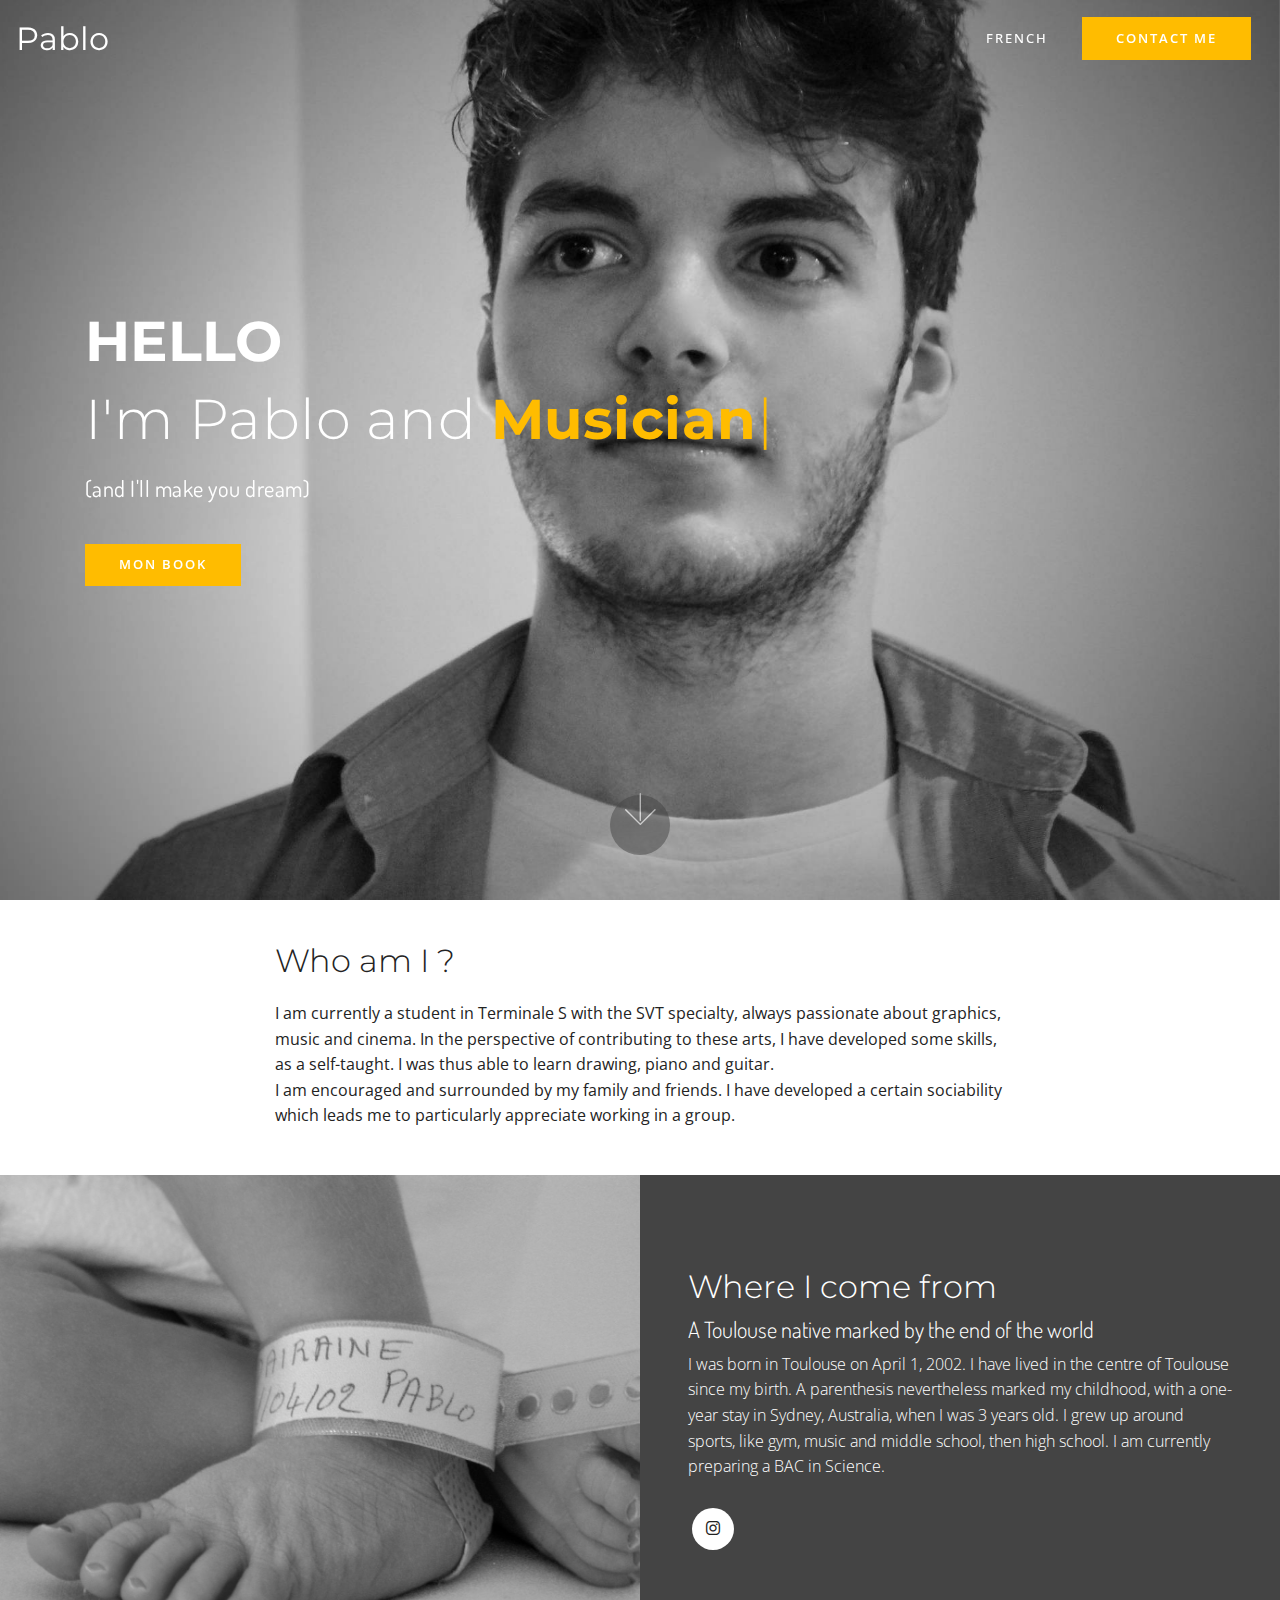
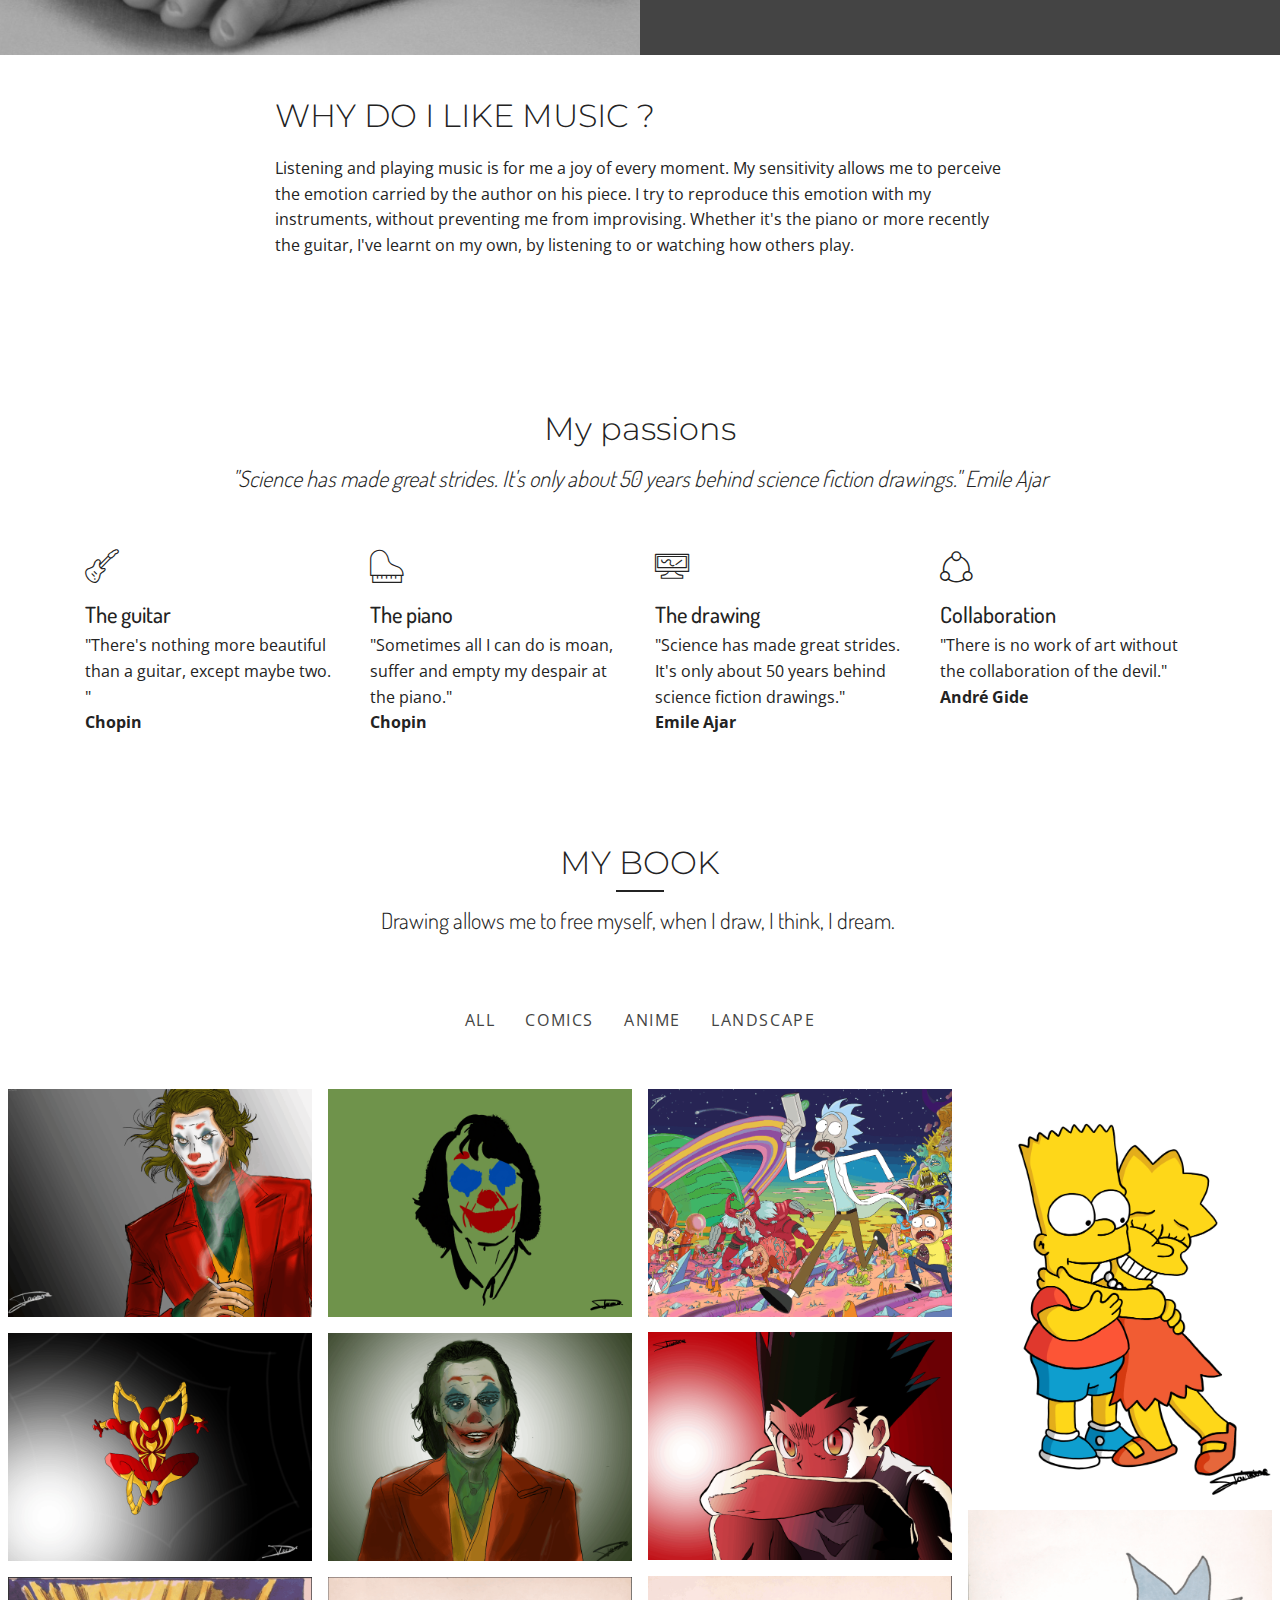
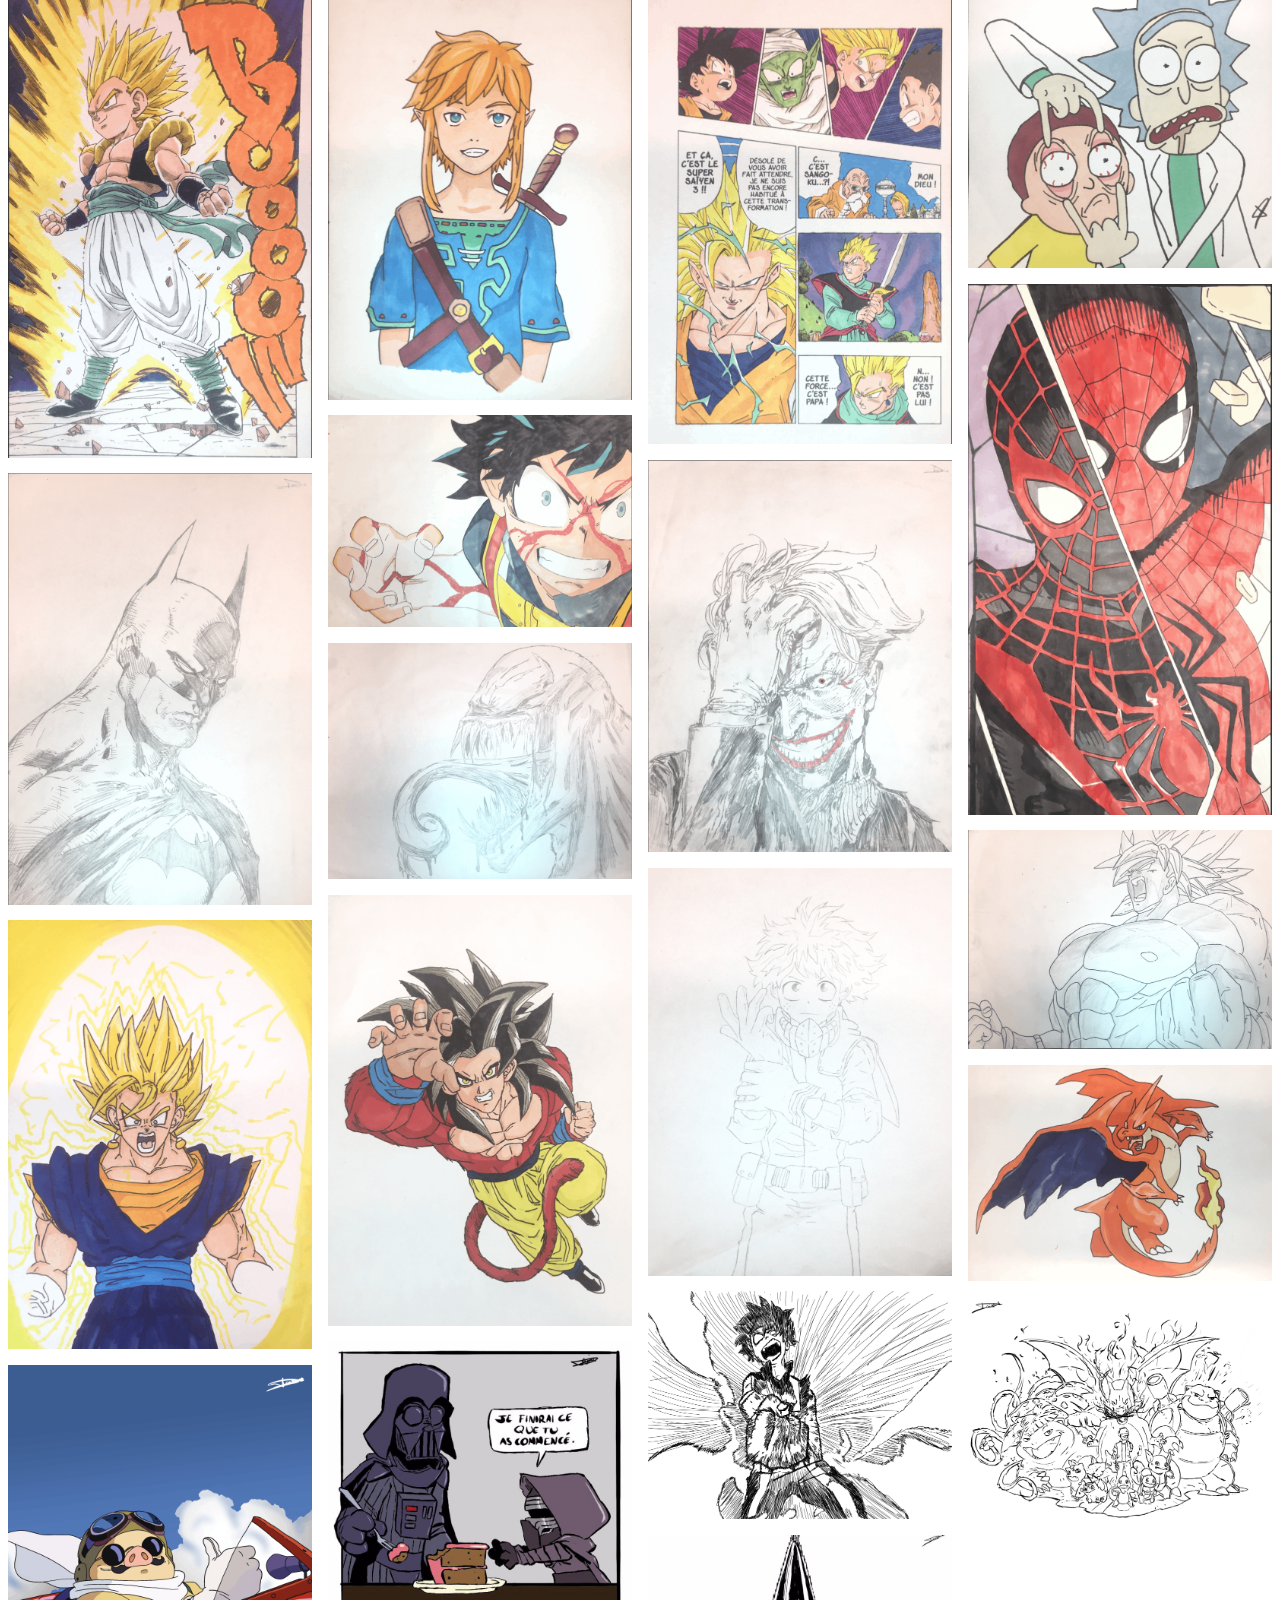
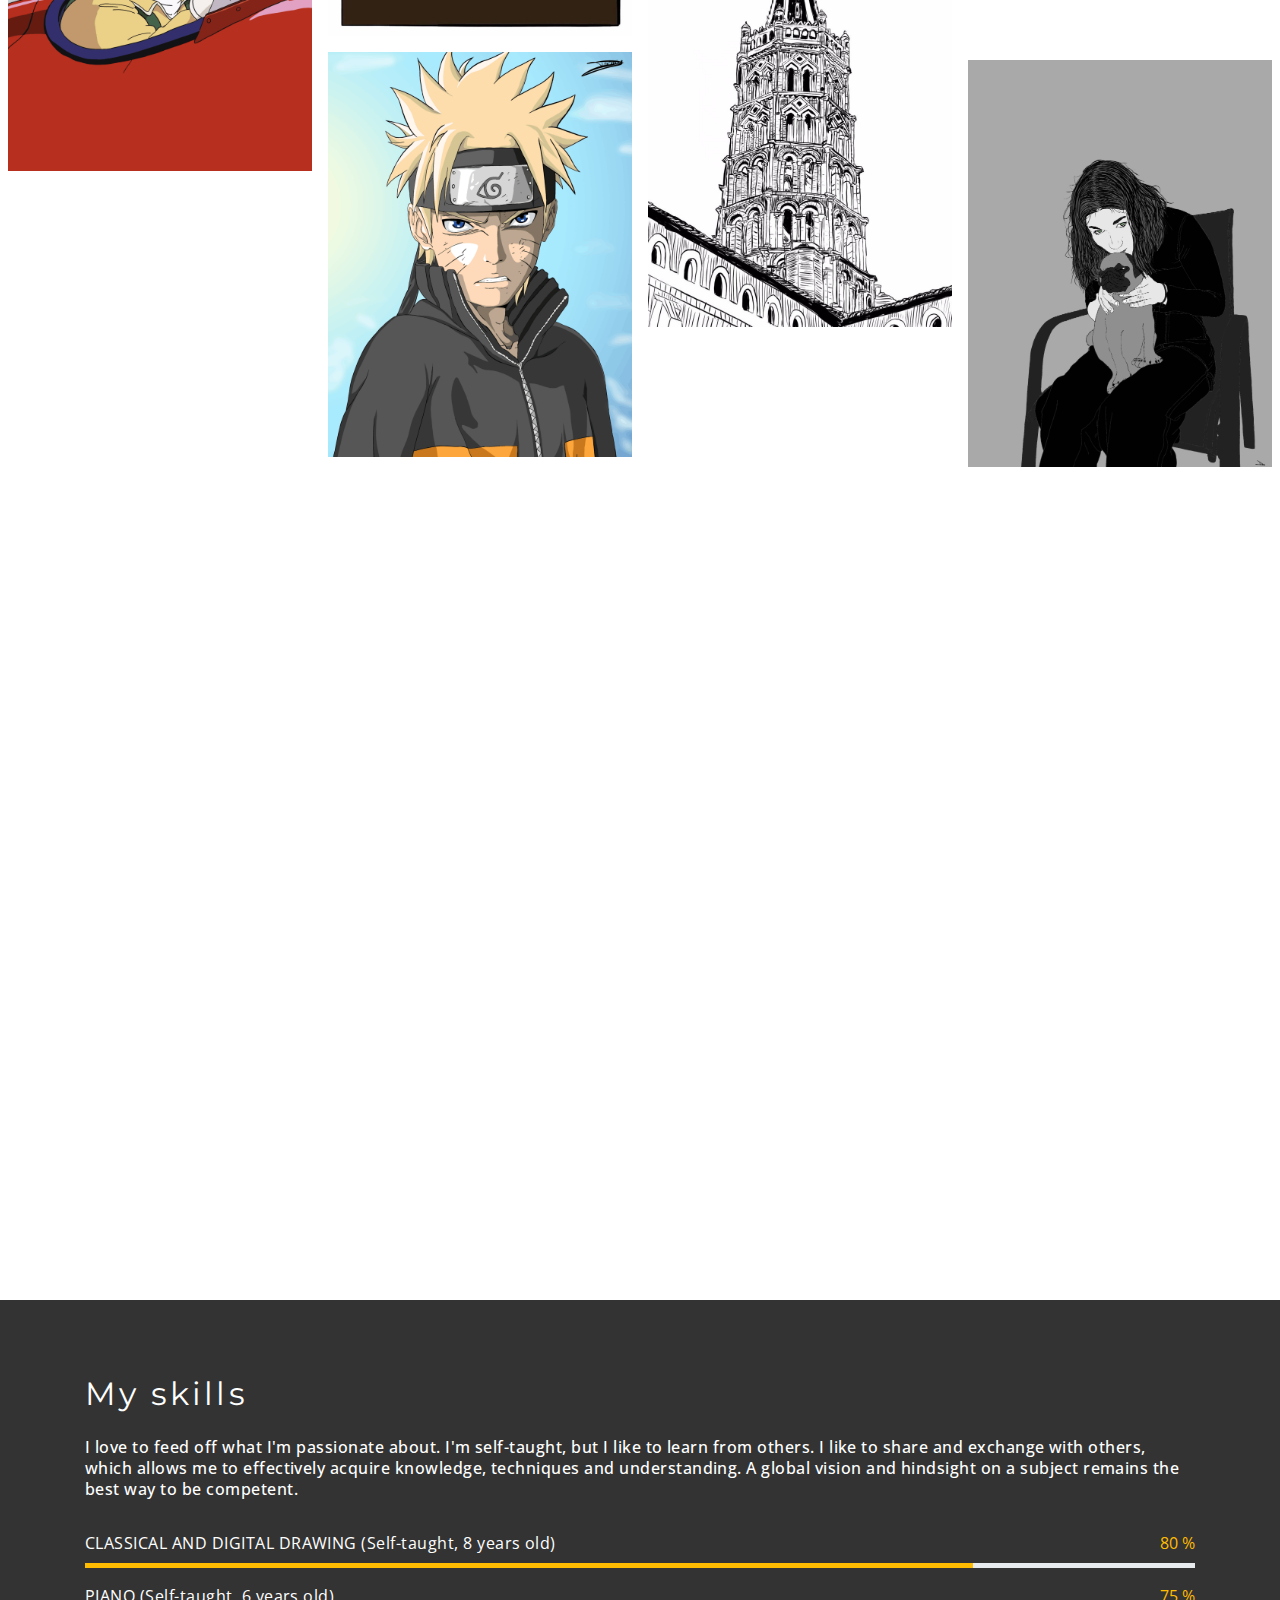
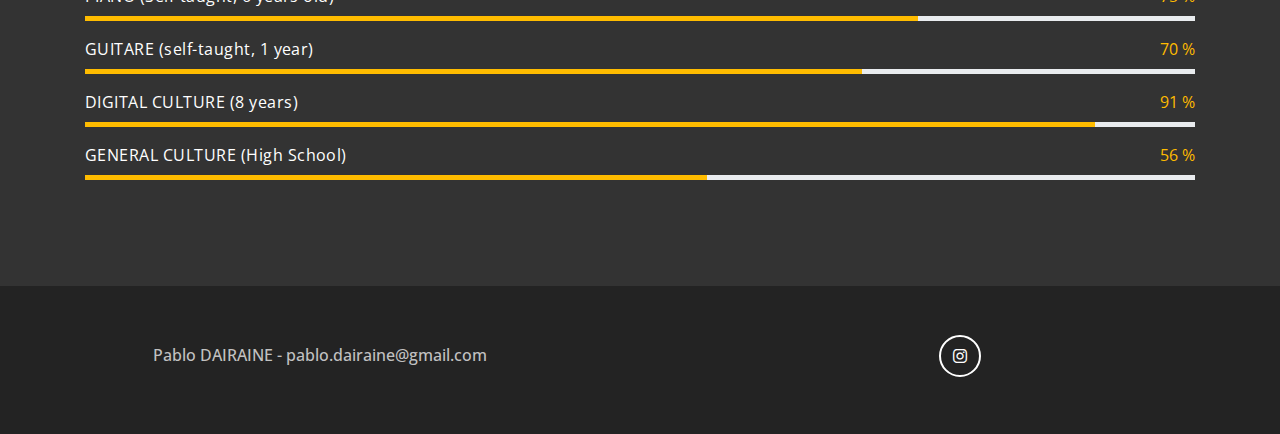
==== commit 3735c5f7: "create github pages" ====
--- a/index-en.html
+++ b/index-en.html
@@ -9,6 +9,7 @@
   <link rel="shortcut icon" href="assets/images/pablo-1-900x1125.jpg" type="image/x-icon">
   <meta name="description" content="">
   <title>index en pablo</title>
+  <link rel="stylesheet" href="assets/icon54-v4/style.css">
   <link rel="stylesheet" href="assets/icons-mind/style.css">
   <link rel="stylesheet" href="assets/web/assets/mobirise-icons/mobirise-icons.css">
   <link rel="stylesheet" href="assets/tether/tether.min.css">
@@ -46,8 +47,8 @@
         </button>
       <div class="collapse navbar-collapse" id="navbarSupportedContent">
             <ul class="navbar-nav nav-dropdown" data-app-modern-menu="true"><li class="nav-item">
-                    <a class="nav-link link text-white display-4" href="index-en.html">
-                        ENGLISH</a>
+                    <a class="nav-link link text-white display-4" href="index.html">
+                        FRENCH</a>
                 </li></ul>
             <div class="navbar-buttons mbr-section-btn"><a class="btn btn-md btn-primary display-4" href="mailto:pablo.dairaine@gmail.com">
                     CONTACT ME
@@ -67,13 +68,13 @@
             <div class="mbr-white col-md-12">
                 <h1 class="mbr-section-title mbr-white mbr-bold mbr-fonts-style display-1">HELLO</h1>
                 <div class="typed-text pb-3 display-1">
-                    <span class="mbr-section-subtitle mbr-fonts-style mbr-white display-1">Je suis Pablo et</span>
+                    <span class="mbr-section-subtitle mbr-fonts-style mbr-white display-1">I'm Pablo and</span>
                     <span>
-                      <span class="animated-element mbr-bold" data-word1="Musicien" data-word2="Dessinateur" data-word3="Rêveur" data-speed="43">
+                      <span class="animated-element mbr-bold" data-word1="Musician" data-word2="Designer" data-word3="Dreamer" data-speed="43">
                       </span>
                     </span>
                 </div>
-                <p class="mbr-section-text mbr-fonts-style display-5">(et &nbsp;je vous ferai rêver)</p>
+                <p class="mbr-section-text mbr-fonts-style display-5">(and I'll make you dream)</p>
                 <div class="pt-3 mbr-section-btn"><a class="btn-primary btn btn-md display-4" type="submit" href="index.html#gallery3-7">MON BOOK</a></div>
             </div>
         </div>
@@ -92,8 +93,8 @@
     <div class="container">
         <div class="row justify-content-center">
             <div class="col-md-8 col-sm-12 text-section">
-                <h2 class="mbr-fonts-style mbr-title align-left pb-3 display-2">Qui suis-je ?</h2>
-                <p class="mbr-fonts-style mbr-text align-left display-7">Je suis actuellement étudiant en Terminale S avec la spécialité SVT, depuis toujours passionné de graphismes, de musique et de cinéma. Dans la perspective de contribuer à ces arts, j'ai développé quelques compétences, en autodidacte. J'ai ainsi pu m'initier au dessin, au piano, à la guitare.&nbsp;<br>Je suis encouragé et entouré par ma famille et mes amis. J'ai dévelopé une certaine sociabilité qui m'amène à particulierment apprécier travailler en groupe.</p>
+                <h2 class="mbr-fonts-style mbr-title align-left pb-3 display-2">Who am I ?</h2>
+                <p class="mbr-fonts-style mbr-text align-left display-7">I am currently a student in Terminale S with the SVT specialty, always passionate about graphics, music and cinema. In the perspective of contributing to these arts, I have developed some skills, as a self-taught. I was thus able to learn drawing, piano and guitar. <br>I am encouraged and surrounded by my family and friends. I have developed a certain sociability which leads me to particularly appreciate working in a group.<br></p>
             </div>
         </div>
     </div>
@@ -107,9 +108,9 @@
     <div class="container-fluid">
         <div class="row align-items-center content-row">
           <div class="col-lg-6 wrap-block">
-              <h2 class="mbr-section-title mbr-fonts-style mbr-light mbr-white display-2">D'où je viens</h2>
-              <h3 class="mbr-section-subtitle mbr-fonts-style mbr-light mbr-white display-5">Un toulousain marqué par le bout du monde</h3>
-              <p class="mbr-text mbr-fonts-style mbr-light mbr-white display-7">Je suis né à Toulouse le 1er avril 2002. J'ai vécu au centre de Toulouse depuis ma naissance. Une parenthèse a néanmoins marqué mon enfance, avec un séjour d'une année à Sydney en Australie, lorsque j'avais 3 ans. J'ai grandi autour du sport, comme la gym, de la musique et du collège, puis du lycée. Je prépare actuellement un BAC scientifique.</p>
+              <h2 class="mbr-section-title mbr-fonts-style mbr-light mbr-white display-2">Where I come from</h2>
+              <h3 class="mbr-section-subtitle mbr-fonts-style mbr-light mbr-white display-5">A Toulouse native marked by the end of the world</h3>
+              <p class="mbr-text mbr-fonts-style mbr-light mbr-white display-7">I was born in Toulouse on April 1, 2002. I have lived in the centre of Toulouse since my birth. A parenthesis nevertheless marked my childhood, with a one-year stay in Sydney, Australia, when I was 3 years old. I grew up around sports, like gym, music and middle school, then high school. I am currently preparing a BAC in Science.</p>
             
             <div class="social-media col-md-12 col-sm-12">
                 <ul class="social-list">
@@ -139,8 +140,8 @@
     <div class="container">
         <div class="row justify-content-center">
             <div class="col-md-8 col-sm-12 text-section">
-                <h2 class="mbr-fonts-style mbr-title align-left pb-3 display-2">POURQUOI J'AIME LA MUSIQUE ?<br></h2>
-                <p class="mbr-fonts-style mbr-text align-left display-7">Ecouter et jouer la musique est pour moi un bonheur de tous les instants. Ma sensibilité me permet de percevoir l'émotion portée par l'auteur sur son morceau. Je tente de reproduire cette émotion avec mes instruments, sans m'empêcher quelques improvisations. Qu'il s'agisse du &nbsp;piano ou plus récemment de la &nbsp;guitare, &nbsp;j'ai appris seul, en écoutant ou en regardant comment jouent les autres.</p>
+                <h2 class="mbr-fonts-style mbr-title align-left pb-3 display-2">WHY DO I LIKE MUSIC ?</h2>
+                <p class="mbr-fonts-style mbr-text align-left display-7">Listening and playing music is for me a joy of every moment. My sensitivity allows me to perceive the emotion carried by the author on his piece. I try to reproduce this emotion with my instruments, without preventing me from improvising. Whether it's the piano or more recently the guitar, I've learnt on my own, by listening to or watching how others play.</p>
             </div>
         </div>
     </div>
@@ -152,44 +153,44 @@
 
     
     <div class="container">
-        <h2 class="mbr-fonts-style mbr-section-title align-center display-2">Mes passions</h2>
+        <h2 class="mbr-fonts-style mbr-section-title align-center display-2">My passions</h2>
          
 
-        <h3 class="mbr-fonts-style mbr-section-subtitle align-center mbr-light pt-3 display-5"><em>“La science a fait de grands progrès. Elle n’a plus qu’une cinquantaine d’années de retard sur les dessins de science-fiction.” Emile Ajar</em></h3>
+        <h3 class="mbr-fonts-style mbr-section-subtitle align-center mbr-light pt-3 display-5"><em>"Science has made great strides. It's only about 50 years behind science fiction drawings." Emile Ajar</em></h3>
 
         <div class="row justify-content-center pt-5">
             <div class="col-md-6 row-item col-lg-3">
                 <div class="card-img pb-3 align-left">
                     <span class="mbr-iconfont imind-electric-guitar"></span>
                 </div>
-                <h4 class="mbr-fonts-style mbr-card-title display-5">La guitare</h4>
-
-                <p class="mbr-text mbr-fonts-style display-7">"<em>Rien n'est plus beau qu'une guitare, sauf peut-être deux.</em> " <strong>Chopin</strong></p>
+                <h4 class="mbr-fonts-style mbr-card-title display-5">The guitar</h4>
+
+                <p class="mbr-text mbr-fonts-style display-7">"There's nothing more beautiful than a guitar, except maybe two. "<br><strong>Chopin</strong><br></p>
             </div>
 
             <div class="col-md-6 row-item col-lg-3">
                 <div class="card-img pb-3 align-left">
                     <span class="mbr-iconfont imind-piano"></span>
                 </div>
-                <h4 class="mbr-fonts-style mbr-card-title display-5">Le piano</h4>
-
-                <p class="mbr-text mbr-fonts-style display-7">"<em>Parfois, je ne peux que gémir, souffrir et vider mon désespoir au piano.</em>" <strong>Chopin</strong></p>
+                <h4 class="mbr-fonts-style mbr-card-title display-5">The piano</h4>
+
+                <p class="mbr-text mbr-fonts-style display-7">"Sometimes all I can do is moan, suffer and empty my despair at the piano." <br><strong>Chopin</strong><br></p>
             </div>
 
             <div class="col-md-6 row-item col-lg-3">
                 <div class="card-img pb-3 align-left">
                     <span class="mbr-iconfont imind-digital-drawing"></span>
                 </div>
-                <h4 class="mbr-fonts-style mbr-card-title display-5">Le dessin&nbsp;</h4>
-                <p class="mbr-text mbr-fonts-style display-7">“<em>La science a fait de grands progrès. Elle n’a plus qu’une cinquantaine d’années de retard sur les dessins de science-fiction.</em>” <strong>Emile Ajar</strong></p>
+                <h4 class="mbr-fonts-style mbr-card-title display-5">The drawing&nbsp;</h4>
+                <p class="mbr-text mbr-fonts-style display-7">"Science has made great strides. It's only about 50 years behind science fiction drawings." <br><strong>Emile Ajar</strong><br></p>
             </div>
 
             <div class="col-md-6 row-item col-lg-3">
                 <div class="card-img pb-3 align-left">
-                    <span class="mbr-iconfont mbri-like"></span>
-                </div>
-                <h4 class="mbr-fonts-style mbr-card-title display-5">La collaboration</h4>
-                <p class="mbr-text mbr-fonts-style display-7">"I<em>l n'y a pas d'oeuvre d'art sans collaboration du démon.</em>", <strong>André Gide</strong></p>
+                    <span class="mbr-iconfont icon54-v4-collaboration"></span>
+                </div>
+                <h4 class="mbr-fonts-style mbr-card-title display-5">Collaboration</h4>
+                <p class="mbr-text mbr-fonts-style display-7">"There is no work of art without the collaboration of the devil." <strong>André Gide</strong><br></p>
             </div>
         </div>
     </div>
@@ -202,17 +203,17 @@
         <div class="row justify-content-center">
             <div class="col-sm-10">
                 <h2 class="mbr-section-title mbr-fonts-style align-center display-2">
-                    MON BOOK</h2>
+                    MY BOOK</h2>
                 <div class="underline align-center">
                     <div class="line"></div>
                 </div>
-                <h3 class="mbr-section-subtitle mbr-light mbr-fonts-style pt-3 align-center display-5">Dessiner permet de me liberer, lorsque je dessine, je pense, je rêve.&nbsp;</h3>
+                <h3 class="mbr-section-subtitle mbr-light mbr-fonts-style pt-3 align-center display-5">Drawing allows me to free myself, when I draw, I think, I dream.&nbsp;</h3>
             </div>
         </div>
     </div>
     
     <div>
-        <div class="pt-5"><!-- Filter --><div class="mbr-gallery-filter container gallery-filter-active"><ul buttons="0"><li class="mbr-gallery-filter-all"><a class="btn btn-md btn-primary-outline active display-7" href="">All</a></li></ul></div><!-- Gallery --><div class="mbr-gallery-row"><div class="mbr-gallery-layout-default"><div><div><div class="mbr-gallery-item mbr-gallery-item--p1" data-video-url="false" data-tags="Comics"><div href="#lb-gallery3-s" data-slide-to="0" data-toggle="modal"><img src="assets/images/img-32-2000x1499-800x600.png" alt="" title=""><span class="icon-focus"></span></div></div><div class="mbr-gallery-item mbr-gallery-item--p1" data-video-url="false" data-tags="Comics"><div href="#lb-gallery3-s" data-slide-to="1" data-toggle="modal"><img src="assets/images/img-34-2000x1499-800x600.png" alt="" title=""><span class="icon-focus"></span></div></div><div class="mbr-gallery-item mbr-gallery-item--p1" data-video-url="false" data-tags="Anime"><div href="#lb-gallery3-s" data-slide-to="2" data-toggle="modal"><img src="assets/images/img-38-2000x1499-800x599.png" alt="" title=""><span class="icon-focus"></span></div></div><div class="mbr-gallery-item mbr-gallery-item--p1" data-video-url="false" data-tags="Anime"><div href="#lb-gallery3-s" data-slide-to="3" data-toggle="modal"><img src="assets/images/img-33-2000x2668-800x1067.png" alt="" title=""><span class="icon-focus"></span></div></div><div class="mbr-gallery-item mbr-gallery-item--p1" data-video-url="false" data-tags="Anime"><div href="#lb-gallery3-s" data-slide-to="4" data-toggle="modal"><img src="assets/images/img-36-2000x1499-800x600.png" alt="" title=""><span class="icon-focus"></span></div></div><div class="mbr-gallery-item mbr-gallery-item--p1" data-video-url="false" data-tags="Comics"><div href="#lb-gallery3-s" data-slide-to="5" data-toggle="modal"><img src="assets/images/sans-titre-1-2000x1500-800x600.png" alt="" title=""><span class="icon-focus"></span></div></div><div class="mbr-gallery-item mbr-gallery-item--p1" data-video-url="false" data-tags="Comics"><div href="#lb-gallery3-s" data-slide-to="6" data-toggle="modal"><img src="assets/images/sans-titre-2-2000x1500-800x600.png" alt="" title=""><span class="icon-focus"></span></div></div><div class="mbr-gallery-item mbr-gallery-item--p1" data-video-url="false" data-tags="Anime"><div href="#lb-gallery3-s" data-slide-to="7" data-toggle="modal"><img src="assets/images/capture-decran-2019-12-03-a-21.53.28-1124x1564-800x941.png" alt="" title=""><span class="icon-focus"></span></div></div><div class="mbr-gallery-item mbr-gallery-item--p1" data-video-url="false" data-tags="Anime"><div href="#lb-gallery3-s" data-slide-to="8" data-toggle="modal"><img src="assets/images/capture-decran-2019-12-03-a-21.54.03-976x1502-800x1231.png" alt="" title=""><span class="icon-focus"></span></div></div><div class="mbr-gallery-item mbr-gallery-item--p1" data-video-url="false" data-tags="Anime"><div href="#lb-gallery3-s" data-slide-to="9" data-toggle="modal"><img src="assets/images/capture-decran-2019-12-03-a-21.54.43-992x1568-800x1265.png" alt="" title=""><span class="icon-focus"></span></div></div><div class="mbr-gallery-item mbr-gallery-item--p1" data-video-url="false" data-tags="Anime"><div href="#lb-gallery3-s" data-slide-to="10" data-toggle="modal"><img src="assets/images/capture-decran-2019-12-03-a-21.54.25-1126x1566-800x1113.png" alt="" title=""><span class="icon-focus"></span></div></div><div class="mbr-gallery-item mbr-gallery-item--p1" data-video-url="false" data-tags="Comics"><div href="#lb-gallery3-s" data-slide-to="11" data-toggle="modal"><img src="assets/images/capture-decran-2019-12-03-a-21.55.06-888x1550-800x1396.png" alt="" title=""><span class="icon-focus"></span></div></div><div class="mbr-gallery-item mbr-gallery-item--p1" data-video-url="false" data-tags="Anime"><div href="#lb-gallery3-s" data-slide-to="12" data-toggle="modal"><img src="assets/images/capture-decran-2019-12-03-a-21.55.35-2000x1392-800x557.png" alt="" title=""><span class="icon-focus"></span></div></div><div class="mbr-gallery-item mbr-gallery-item--p1" data-video-url="false" data-tags="Comics"><div href="#lb-gallery3-s" data-slide-to="13" data-toggle="modal"><img src="assets/images/capture-decran-2019-12-03-a-21.56.03-1226x1562-800x1031.png" alt="" title=""><span class="icon-focus"></span></div></div><div class="mbr-gallery-item mbr-gallery-item--p1" data-video-url="false" data-tags="Comics"><div href="#lb-gallery3-s" data-slide-to="14" data-toggle="modal"><img src="assets/images/capture-decran-2019-12-03-a-21.56.42-1118x1566-800x1135.png" alt="" title=""><span class="icon-focus"></span></div></div><div class="mbr-gallery-item mbr-gallery-item--p1" data-video-url="false" data-tags="Comics"><div href="#lb-gallery3-s" data-slide-to="15" data-toggle="modal"><img src="assets/images/capture-decran-2019-12-03-a-21.57.01-2000x1465-800x620.png" alt="" title=""><span class="icon-focus"></span></div></div><div class="mbr-gallery-item mbr-gallery-item--p1" data-video-url="false" data-tags="Anime"><div href="#lb-gallery3-s" data-slide-to="16" data-toggle="modal"><img src="assets/images/capture-decran-2019-12-03-a-21.57.18-2000x1438-800x575.png" alt="" title=""><span class="icon-focus"></span></div></div><div class="mbr-gallery-item mbr-gallery-item--p1" data-video-url="false" data-tags="Anime"><div href="#lb-gallery3-s" data-slide-to="17" data-toggle="modal"><img src="assets/images/capture-decran-2019-12-03-a-21.57.35-1206x1562-800x1073.png" alt="" title=""><span class="icon-focus"></span></div></div><div class="mbr-gallery-item mbr-gallery-item--p1" data-video-url="false" data-tags="Anime"><div href="#lb-gallery3-s" data-slide-to="18" data-toggle="modal"><img src="assets/images/capture-decran-2019-12-03-a-21.58.03-1092x1566-800x1133.png" alt="" title=""><span class="icon-focus"></span></div></div><div class="mbr-gallery-item mbr-gallery-item--p1" data-video-url="false" data-tags="Anime"><div href="#lb-gallery3-s" data-slide-to="19" data-toggle="modal"><img src="assets/images/capture-decran-2019-12-03-a-21.58.21-1110x1564-800x1127.png" alt="" title=""><span class="icon-focus"></span></div></div><div class="mbr-gallery-item mbr-gallery-item--p1" data-video-url="false" data-tags="Anime"><div href="#lb-gallery3-s" data-slide-to="20" data-toggle="modal"><img src="assets/images/capture-decran-2019-12-03-a-21.58.35-2000x1434-800x567.png" alt="" title=""><span class="icon-focus"></span></div></div><div class="mbr-gallery-item mbr-gallery-item--p1" data-video-url="false" data-tags="Anime"><div href="#lb-gallery3-s" data-slide-to="21" data-toggle="modal"><img src="assets/images/0dd0c6a4-f96d-424a-955f-a4271f9f3b5e-2000x1499-800x599.png" alt="" title=""><span class="icon-focus"></span></div></div><div class="mbr-gallery-item mbr-gallery-item--p1" data-video-url="false" data-tags="Anime"><div href="#lb-gallery3-s" data-slide-to="22" data-toggle="modal"><img src="assets/images/b7a097e5-f1ba-4de2-a578-57f1c715b533-2000x1499-800x599.png" alt="" title=""><span class="icon-focus"></span></div></div><div class="mbr-gallery-item mbr-gallery-item--p1" data-video-url="false" data-tags="Comics"><div href="#lb-gallery3-s" data-slide-to="23" data-toggle="modal"><img src="assets/images/4ee9e607-9f09-459e-8d34-3ac693a8fa50-814x792-800x776.jpg" alt="" title=""><span class="icon-focus"></span></div></div><div class="mbr-gallery-item mbr-gallery-item--p1" data-video-url="false" data-tags="Anime"><div href="#lb-gallery3-s" data-slide-to="24" data-toggle="modal"><img src="assets/images/7aaedbb6-9ef8-46f3-8f1a-3fd8630ca8f3-2000x2668-800x1068.png" alt="" title=""><span class="icon-focus"></span></div></div><div class="mbr-gallery-item mbr-gallery-item--p1" data-video-url="false" data-tags="PAYSAGE"><div href="#lb-gallery3-s" data-slide-to="25" data-toggle="modal"><img src="assets/images/sans-titre-29-1578x2035-800x1031.jpg" alt="" title=""><span class="icon-focus"></span></div></div><div class="mbr-gallery-item mbr-gallery-item--p1" data-video-url="false" data-tags="PAYSAGE"><div href="#lb-gallery3-s" data-slide-to="26" data-toggle="modal"><img src="assets/images/sans-titre-32-2000x1499-800x599.png" alt="" title=""><span class="icon-focus"></span></div></div><div class="mbr-gallery-item mbr-gallery-item--p1" data-video-url="false" data-tags="Comics"><div href="#lb-gallery3-s" data-slide-to="27" data-toggle="modal"><img src="assets/images/sans-titre-30-2000x2668-800x1065.png" alt="" title=""><span class="icon-focus"></span></div></div><div class="mbr-gallery-item mbr-gallery-item--p1" data-video-url="false" data-tags="Anime"><div href="#lb-gallery3-s" data-slide-to="28" data-toggle="modal"><img src="assets/images/sans-titre-33-2000x1499-800x596.png" alt="" title=""><span class="icon-focus"></span></div></div><div class="mbr-gallery-item mbr-gallery-item--p1" data-video-url="false" data-tags="Anime"><div href="#lb-gallery3-s" data-slide-to="29" data-toggle="modal"><img src="assets/images/sans-titre-34-2000x2668-800x1066.png" alt="" title=""><span class="icon-focus"></span></div></div><div class="mbr-gallery-item mbr-gallery-item--p1" data-video-url="false" data-tags="Anime"><div href="#lb-gallery3-s" data-slide-to="30" data-toggle="modal"><img src="assets/images/sans-titre-35-2000x2668-800x1069.png" alt="" title=""><span class="icon-focus"></span></div></div></div></div><div class="clearfix"></div></div></div><!-- Lightbox --><div data-app-prevent-settings="" class="mbr-slider modal fade carousel slide" tabindex="-1" data-keyboard="true" data-interval="false" id="lb-gallery3-s"><div class="modal-dialog"><div class="modal-content"><div class="modal-body"><div class="carousel-inner"><div class="carousel-item"><img src="assets/images/img-32-2000x1499.png" alt="" title=""></div><div class="carousel-item"><img src="assets/images/img-34-2000x1499.png" alt="" title=""></div><div class="carousel-item"><img src="assets/images/img-38-2000x1499.png" alt="" title=""></div><div class="carousel-item"><img src="assets/images/img-33-2000x2668.png" alt="" title=""></div><div class="carousel-item"><img src="assets/images/img-36-2000x1499.png" alt="" title=""></div><div class="carousel-item"><img src="assets/images/sans-titre-1-2000x1500.png" alt="" title=""></div><div class="carousel-item"><img src="assets/images/sans-titre-2-2000x1500.png" alt="" title=""></div><div class="carousel-item"><img src="assets/images/capture-decran-2019-12-03-a-21.53.28-1124x1564.png" alt="" title=""></div><div class="carousel-item"><img src="assets/images/capture-decran-2019-12-03-a-21.54.03-976x1502.png" alt="" title=""></div><div class="carousel-item"><img src="assets/images/capture-decran-2019-12-03-a-21.54.43-992x1568.png" alt="" title=""></div><div class="carousel-item"><img src="assets/images/capture-decran-2019-12-03-a-21.54.25-1126x1566.png" alt="" title=""></div><div class="carousel-item"><img src="assets/images/capture-decran-2019-12-03-a-21.55.06-888x1550.png" alt="" title=""></div><div class="carousel-item"><img src="assets/images/capture-decran-2019-12-03-a-21.55.35-2000x1392.png" alt="" title=""></div><div class="carousel-item"><img src="assets/images/capture-decran-2019-12-03-a-21.56.03-1226x1562.png" alt="" title=""></div><div class="carousel-item"><img src="assets/images/capture-decran-2019-12-03-a-21.56.42-1118x1566.png" alt="" title=""></div><div class="carousel-item"><img src="assets/images/capture-decran-2019-12-03-a-21.57.01-2000x1465.png" alt="" title=""></div><div class="carousel-item"><img src="assets/images/capture-decran-2019-12-03-a-21.57.18-2000x1438.png" alt="" title=""></div><div class="carousel-item"><img src="assets/images/capture-decran-2019-12-03-a-21.57.35-1206x1562.png" alt="" title=""></div><div class="carousel-item"><img src="assets/images/capture-decran-2019-12-03-a-21.58.03-1092x1566.png" alt="" title=""></div><div class="carousel-item"><img src="assets/images/capture-decran-2019-12-03-a-21.58.21-1110x1564.png" alt="" title=""></div><div class="carousel-item"><img src="assets/images/capture-decran-2019-12-03-a-21.58.35-2000x1434.png" alt="" title=""></div><div class="carousel-item"><img src="assets/images/0dd0c6a4-f96d-424a-955f-a4271f9f3b5e-2000x1499.png" alt="" title=""></div><div class="carousel-item"><img src="assets/images/b7a097e5-f1ba-4de2-a578-57f1c715b533-2000x1499.png" alt="" title=""></div><div class="carousel-item"><img src="assets/images/4ee9e607-9f09-459e-8d34-3ac693a8fa50-814x792.jpg" alt="" title=""></div><div class="carousel-item"><img src="assets/images/7aaedbb6-9ef8-46f3-8f1a-3fd8630ca8f3-2000x2668.png" alt="" title=""></div><div class="carousel-item"><img src="assets/images/sans-titre-29-1578x2035.jpg" alt="" title=""></div><div class="carousel-item"><img src="assets/images/sans-titre-32-2000x1499.png" alt="" title=""></div><div class="carousel-item"><img src="assets/images/sans-titre-30-2000x2668.png" alt="" title=""></div><div class="carousel-item"><img src="assets/images/sans-titre-33-2000x1499.png" alt="" title=""></div><div class="carousel-item"><img src="assets/images/sans-titre-34-2000x2668.png" alt="" title=""></div><div class="carousel-item active"><img src="assets/images/sans-titre-35-2000x2668.png" alt="" title=""></div></div><a class="carousel-control carousel-control-prev" role="button" data-slide="prev" href="#lb-gallery3-s"><span class="mbri-left mbr-iconfont" aria-hidden="true"></span><span class="sr-only">Previous</span></a><a class="carousel-control carousel-control-next" role="button" data-slide="next" href="#lb-gallery3-s"><span class="mbri-right mbr-iconfont" aria-hidden="true"></span><span class="sr-only">Next</span></a><a class="close" href="#" role="button" data-dismiss="modal"><span class="sr-only">Close</span></a></div></div></div></div></div>
+        <div class="pt-5"><!-- Filter --><div class="mbr-gallery-filter container gallery-filter-active"><ul buttons="0"><li class="mbr-gallery-filter-all"><a class="btn btn-md btn-primary-outline active display-7" href="">All</a></li></ul></div><!-- Gallery --><div class="mbr-gallery-row"><div class="mbr-gallery-layout-default"><div><div><div class="mbr-gallery-item mbr-gallery-item--p1" data-video-url="false" data-tags="Comics"><div href="#lb-gallery3-s" data-slide-to="0" data-toggle="modal"><img src="assets/images/img-32-2000x1499-800x600.png" alt="" title=""><span class="icon-focus"></span></div></div><div class="mbr-gallery-item mbr-gallery-item--p1" data-video-url="false" data-tags="Comics"><div href="#lb-gallery3-s" data-slide-to="1" data-toggle="modal"><img src="assets/images/img-34-2000x1499-800x600.png" alt="" title=""><span class="icon-focus"></span></div></div><div class="mbr-gallery-item mbr-gallery-item--p1" data-video-url="false" data-tags="Anime"><div href="#lb-gallery3-s" data-slide-to="2" data-toggle="modal"><img src="assets/images/img-38-2000x1499-800x599.png" alt="" title=""><span class="icon-focus"></span></div></div><div class="mbr-gallery-item mbr-gallery-item--p1" data-video-url="false" data-tags="Anime"><div href="#lb-gallery3-s" data-slide-to="3" data-toggle="modal"><img src="assets/images/img-33-2000x2668-800x1067.png" alt="" title=""><span class="icon-focus"></span></div></div><div class="mbr-gallery-item mbr-gallery-item--p1" data-video-url="false" data-tags="Anime"><div href="#lb-gallery3-s" data-slide-to="4" data-toggle="modal"><img src="assets/images/img-36-2000x1499-800x600.png" alt="" title=""><span class="icon-focus"></span></div></div><div class="mbr-gallery-item mbr-gallery-item--p1" data-video-url="false" data-tags="Comics"><div href="#lb-gallery3-s" data-slide-to="5" data-toggle="modal"><img src="assets/images/sans-titre-1-2000x1500-800x600.png" alt="" title=""><span class="icon-focus"></span></div></div><div class="mbr-gallery-item mbr-gallery-item--p1" data-video-url="false" data-tags="Comics"><div href="#lb-gallery3-s" data-slide-to="6" data-toggle="modal"><img src="assets/images/sans-titre-2-2000x1500-800x600.png" alt="" title=""><span class="icon-focus"></span></div></div><div class="mbr-gallery-item mbr-gallery-item--p1" data-video-url="false" data-tags="Anime"><div href="#lb-gallery3-s" data-slide-to="7" data-toggle="modal"><img src="assets/images/capture-decran-2019-12-03-a-21.53.28-1124x1564-800x941.png" alt="" title=""><span class="icon-focus"></span></div></div><div class="mbr-gallery-item mbr-gallery-item--p1" data-video-url="false" data-tags="Anime"><div href="#lb-gallery3-s" data-slide-to="8" data-toggle="modal"><img src="assets/images/capture-decran-2019-12-03-a-21.54.03-976x1502-800x1231.png" alt="" title=""><span class="icon-focus"></span></div></div><div class="mbr-gallery-item mbr-gallery-item--p1" data-video-url="false" data-tags="Anime"><div href="#lb-gallery3-s" data-slide-to="9" data-toggle="modal"><img src="assets/images/capture-decran-2019-12-03-a-21.54.43-992x1568-800x1265.png" alt="" title=""><span class="icon-focus"></span></div></div><div class="mbr-gallery-item mbr-gallery-item--p1" data-video-url="false" data-tags="Anime"><div href="#lb-gallery3-s" data-slide-to="10" data-toggle="modal"><img src="assets/images/capture-decran-2019-12-03-a-21.54.25-1126x1566-800x1113.png" alt="" title=""><span class="icon-focus"></span></div></div><div class="mbr-gallery-item mbr-gallery-item--p1" data-video-url="false" data-tags="Comics"><div href="#lb-gallery3-s" data-slide-to="11" data-toggle="modal"><img src="assets/images/capture-decran-2019-12-03-a-21.55.06-888x1550-800x1396.png" alt="" title=""><span class="icon-focus"></span></div></div><div class="mbr-gallery-item mbr-gallery-item--p1" data-video-url="false" data-tags="Anime"><div href="#lb-gallery3-s" data-slide-to="12" data-toggle="modal"><img src="assets/images/capture-decran-2019-12-03-a-21.55.35-2000x1392-800x557.png" alt="" title=""><span class="icon-focus"></span></div></div><div class="mbr-gallery-item mbr-gallery-item--p1" data-video-url="false" data-tags="Comics"><div href="#lb-gallery3-s" data-slide-to="13" data-toggle="modal"><img src="assets/images/capture-decran-2019-12-03-a-21.56.03-1226x1562-800x1031.png" alt="" title=""><span class="icon-focus"></span></div></div><div class="mbr-gallery-item mbr-gallery-item--p1" data-video-url="false" data-tags="Comics"><div href="#lb-gallery3-s" data-slide-to="14" data-toggle="modal"><img src="assets/images/capture-decran-2019-12-03-a-21.56.42-1118x1566-800x1135.png" alt="" title=""><span class="icon-focus"></span></div></div><div class="mbr-gallery-item mbr-gallery-item--p1" data-video-url="false" data-tags="Comics"><div href="#lb-gallery3-s" data-slide-to="15" data-toggle="modal"><img src="assets/images/capture-decran-2019-12-03-a-21.57.01-2000x1465-800x620.png" alt="" title=""><span class="icon-focus"></span></div></div><div class="mbr-gallery-item mbr-gallery-item--p1" data-video-url="false" data-tags="Anime"><div href="#lb-gallery3-s" data-slide-to="16" data-toggle="modal"><img src="assets/images/capture-decran-2019-12-03-a-21.57.18-2000x1438-800x575.png" alt="" title=""><span class="icon-focus"></span></div></div><div class="mbr-gallery-item mbr-gallery-item--p1" data-video-url="false" data-tags="Anime"><div href="#lb-gallery3-s" data-slide-to="17" data-toggle="modal"><img src="assets/images/capture-decran-2019-12-03-a-21.57.35-1206x1562-800x1073.png" alt="" title=""><span class="icon-focus"></span></div></div><div class="mbr-gallery-item mbr-gallery-item--p1" data-video-url="false" data-tags="Anime"><div href="#lb-gallery3-s" data-slide-to="18" data-toggle="modal"><img src="assets/images/capture-decran-2019-12-03-a-21.58.03-1092x1566-800x1133.png" alt="" title=""><span class="icon-focus"></span></div></div><div class="mbr-gallery-item mbr-gallery-item--p1" data-video-url="false" data-tags="Anime"><div href="#lb-gallery3-s" data-slide-to="19" data-toggle="modal"><img src="assets/images/capture-decran-2019-12-03-a-21.58.21-1110x1564-800x1127.png" alt="" title=""><span class="icon-focus"></span></div></div><div class="mbr-gallery-item mbr-gallery-item--p1" data-video-url="false" data-tags="Anime"><div href="#lb-gallery3-s" data-slide-to="20" data-toggle="modal"><img src="assets/images/capture-decran-2019-12-03-a-21.58.35-2000x1434-800x567.png" alt="" title=""><span class="icon-focus"></span></div></div><div class="mbr-gallery-item mbr-gallery-item--p1" data-video-url="false" data-tags="Anime"><div href="#lb-gallery3-s" data-slide-to="21" data-toggle="modal"><img src="assets/images/0dd0c6a4-f96d-424a-955f-a4271f9f3b5e-2000x1499-800x599.png" alt="" title=""><span class="icon-focus"></span></div></div><div class="mbr-gallery-item mbr-gallery-item--p1" data-video-url="false" data-tags="Anime"><div href="#lb-gallery3-s" data-slide-to="22" data-toggle="modal"><img src="assets/images/b7a097e5-f1ba-4de2-a578-57f1c715b533-2000x1499-800x599.png" alt="" title=""><span class="icon-focus"></span></div></div><div class="mbr-gallery-item mbr-gallery-item--p1" data-video-url="false" data-tags="Comics"><div href="#lb-gallery3-s" data-slide-to="23" data-toggle="modal"><img src="assets/images/4ee9e607-9f09-459e-8d34-3ac693a8fa50-814x792-800x776.jpg" alt="" title=""><span class="icon-focus"></span></div></div><div class="mbr-gallery-item mbr-gallery-item--p1" data-video-url="false" data-tags="Anime"><div href="#lb-gallery3-s" data-slide-to="24" data-toggle="modal"><img src="assets/images/7aaedbb6-9ef8-46f3-8f1a-3fd8630ca8f3-2000x2668-800x1068.png" alt="" title=""><span class="icon-focus"></span></div></div><div class="mbr-gallery-item mbr-gallery-item--p1" data-video-url="false" data-tags="LANDSCAPE"><div href="#lb-gallery3-s" data-slide-to="25" data-toggle="modal"><img src="assets/images/sans-titre-29-1578x2035-800x1031.jpg" alt="" title=""><span class="icon-focus"></span></div></div><div class="mbr-gallery-item mbr-gallery-item--p1" data-video-url="false" data-tags="LANDSCAPE"><div href="#lb-gallery3-s" data-slide-to="26" data-toggle="modal"><img src="assets/images/sans-titre-32-2000x1499-800x599.png" alt="" title=""><span class="icon-focus"></span></div></div><div class="mbr-gallery-item mbr-gallery-item--p1" data-video-url="false" data-tags="Comics"><div href="#lb-gallery3-s" data-slide-to="27" data-toggle="modal"><img src="assets/images/sans-titre-30-2000x2668-800x1065.png" alt="" title=""><span class="icon-focus"></span></div></div><div class="mbr-gallery-item mbr-gallery-item--p1" data-video-url="false" data-tags="Anime"><div href="#lb-gallery3-s" data-slide-to="28" data-toggle="modal"><img src="assets/images/sans-titre-33-2000x1499-800x596.png" alt="" title=""><span class="icon-focus"></span></div></div><div class="mbr-gallery-item mbr-gallery-item--p1" data-video-url="false" data-tags="Anime"><div href="#lb-gallery3-s" data-slide-to="29" data-toggle="modal"><img src="assets/images/sans-titre-34-2000x2668-800x1066.png" alt="" title=""><span class="icon-focus"></span></div></div><div class="mbr-gallery-item mbr-gallery-item--p1" data-video-url="false" data-tags="Anime"><div href="#lb-gallery3-s" data-slide-to="30" data-toggle="modal"><img src="assets/images/sans-titre-35-2000x2668-800x1069.png" alt="" title=""><span class="icon-focus"></span></div></div></div></div><div class="clearfix"></div></div></div><!-- Lightbox --><div data-app-prevent-settings="" class="mbr-slider modal fade carousel slide" tabindex="-1" data-keyboard="true" data-interval="false" id="lb-gallery3-s"><div class="modal-dialog"><div class="modal-content"><div class="modal-body"><div class="carousel-inner"><div class="carousel-item"><img src="assets/images/img-32-2000x1499.png" alt="" title=""></div><div class="carousel-item"><img src="assets/images/img-34-2000x1499.png" alt="" title=""></div><div class="carousel-item"><img src="assets/images/img-38-2000x1499.png" alt="" title=""></div><div class="carousel-item"><img src="assets/images/img-33-2000x2668.png" alt="" title=""></div><div class="carousel-item"><img src="assets/images/img-36-2000x1499.png" alt="" title=""></div><div class="carousel-item"><img src="assets/images/sans-titre-1-2000x1500.png" alt="" title=""></div><div class="carousel-item"><img src="assets/images/sans-titre-2-2000x1500.png" alt="" title=""></div><div class="carousel-item"><img src="assets/images/capture-decran-2019-12-03-a-21.53.28-1124x1564.png" alt="" title=""></div><div class="carousel-item"><img src="assets/images/capture-decran-2019-12-03-a-21.54.03-976x1502.png" alt="" title=""></div><div class="carousel-item"><img src="assets/images/capture-decran-2019-12-03-a-21.54.43-992x1568.png" alt="" title=""></div><div class="carousel-item"><img src="assets/images/capture-decran-2019-12-03-a-21.54.25-1126x1566.png" alt="" title=""></div><div class="carousel-item"><img src="assets/images/capture-decran-2019-12-03-a-21.55.06-888x1550.png" alt="" title=""></div><div class="carousel-item"><img src="assets/images/capture-decran-2019-12-03-a-21.55.35-2000x1392.png" alt="" title=""></div><div class="carousel-item"><img src="assets/images/capture-decran-2019-12-03-a-21.56.03-1226x1562.png" alt="" title=""></div><div class="carousel-item"><img src="assets/images/capture-decran-2019-12-03-a-21.56.42-1118x1566.png" alt="" title=""></div><div class="carousel-item"><img src="assets/images/capture-decran-2019-12-03-a-21.57.01-2000x1465.png" alt="" title=""></div><div class="carousel-item"><img src="assets/images/capture-decran-2019-12-03-a-21.57.18-2000x1438.png" alt="" title=""></div><div class="carousel-item"><img src="assets/images/capture-decran-2019-12-03-a-21.57.35-1206x1562.png" alt="" title=""></div><div class="carousel-item"><img src="assets/images/capture-decran-2019-12-03-a-21.58.03-1092x1566.png" alt="" title=""></div><div class="carousel-item"><img src="assets/images/capture-decran-2019-12-03-a-21.58.21-1110x1564.png" alt="" title=""></div><div class="carousel-item"><img src="assets/images/capture-decran-2019-12-03-a-21.58.35-2000x1434.png" alt="" title=""></div><div class="carousel-item"><img src="assets/images/0dd0c6a4-f96d-424a-955f-a4271f9f3b5e-2000x1499.png" alt="" title=""></div><div class="carousel-item"><img src="assets/images/b7a097e5-f1ba-4de2-a578-57f1c715b533-2000x1499.png" alt="" title=""></div><div class="carousel-item"><img src="assets/images/4ee9e607-9f09-459e-8d34-3ac693a8fa50-814x792.jpg" alt="" title=""></div><div class="carousel-item"><img src="assets/images/7aaedbb6-9ef8-46f3-8f1a-3fd8630ca8f3-2000x2668.png" alt="" title=""></div><div class="carousel-item active"><img src="assets/images/sans-titre-29-1578x2035.jpg" alt="" title=""></div><div class="carousel-item"><img src="assets/images/sans-titre-32-2000x1499.png" alt="" title=""></div><div class="carousel-item"><img src="assets/images/sans-titre-30-2000x2668.png" alt="" title=""></div><div class="carousel-item"><img src="assets/images/sans-titre-33-2000x1499.png" alt="" title=""></div><div class="carousel-item"><img src="assets/images/sans-titre-34-2000x2668.png" alt="" title=""></div><div class="carousel-item"><img src="assets/images/sans-titre-35-2000x2668.png" alt="" title=""></div></div><a class="carousel-control carousel-control-prev" role="button" data-slide="prev" href="#lb-gallery3-s"><span class="mbri-left mbr-iconfont" aria-hidden="true"></span><span class="sr-only">Previous</span></a><a class="carousel-control carousel-control-next" role="button" data-slide="next" href="#lb-gallery3-s"><span class="mbri-right mbr-iconfont" aria-hidden="true"></span><span class="sr-only">Next</span></a><a class="close" href="#" role="button" data-dismiss="modal"><span class="sr-only">Close</span></a></div></div></div></div></div>
     </div>
 
 </section>
@@ -235,14 +236,14 @@
     
 
     <div class="container">
-        <h2 class="mbr-section-title pb-3 align-left mbr-bold mbr-fonts-style mbr-white display-2"><span style="font-weight: normal;">Mes compétences</span></h2>
-        <h3 class="mbr-section-subtitle mbr-fonts-style align-left display-7">J'adore me nourrir de ce qui me passionne. Je suis autodidacte, mais j'aime apprendre des autres. J'aime partager et échanger avec les autres, ce qui me permet d'acquérir efficacement le savoir faire, les techniques et la compréhension. Une vision globale et le recul sur un sujet reste le meilleur moyen d'être compétent.</h3>
+        <h2 class="mbr-section-title pb-3 align-left mbr-bold mbr-fonts-style mbr-white display-2"><span style="font-weight: normal;">My skills</span></h2>
+        <h3 class="mbr-section-subtitle mbr-fonts-style align-left display-7">I love to feed off what I'm passionate about. I'm self-taught, but I like to learn from others. I like to share and exchange with others, which allows me to effectively acquire knowledge, techniques and understanding. A global vision and hindsight on a subject remains the best way to be competent.</h3>
         <div class="row pt-4">
             <div class="progress_elements col-md-12">
                 <div class="progress1 pb-3">
                     <div class="title-wrap">
                         <div class="progressbar-title mbr-fonts-style display-7">
-                            <p>DESSIN CLASSIQUE ET NUMERIQUE (Autodidacte, 8ans)</p>
+                            <p>CLASSICAL AND DIGITAL DRAWING (Self-taught, 8 years old)</p>
                         </div>
                         <div class="progress_value mbr-fonts-style display-7">
                             <div class="progressbar-number"></div>
@@ -257,7 +258,7 @@
                 <div class="progress2 pb-3">
                     <div class="title-wrap">
                         <div class="progressbar-title mbr-fonts-style display-7">
-                            <p>PIANO (Autodidacte, 6 ans)</p>
+                            <p>PIANO (Self-taught, 6 years old)</p>
                         </div>
                         <div class="progress_value mbr-fonts-style display-7">
                             <div class="progressbar-number"></div>
@@ -272,7 +273,7 @@
                 <div class="progress3 pb-3">
                     <div class="title-wrap">
                         <div class="progressbar-title mbr-fonts-style display-7">
-                            <p>GUITARE (autodidacte, 1 an)</p>
+                            <p>GUITARE (self-taught, 1 year)</p>
                         </div>
                         <div class="progress_value mbr-fonts-style display-7">
                             <div class="progressbar-number"></div>
@@ -288,7 +289,7 @@
                     <div class="title-wrap">
                         <div class="progressbar-title mbr-fonts-style display-7">
                             <p>
-                                CULTURE NUMERIQUE (8 ans)</p>
+                                DIGITAL CULTURE (8 years)</p>
                         </div>
                         <div class="progress_value mbr-fonts-style display-7">
                             <div class="progressbar-number"></div>
@@ -304,7 +305,7 @@
                     <div class="title-wrap">
                         <div class="progressbar-title mbr-fonts-style display-7">
                             <p>
-                                CULTURE GENERALE (Lycée)&nbsp;</p>
+                                GENERAL CULTURE (High School) </p>
                         </div>
                         <div class="progress_value mbr-fonts-style display-7">
                             <div class="progressbar-number"></div>
@@ -350,20 +351,20 @@
 
 
   <script src="assets/web/assets/jquery/jquery.min.js"></script>
+  <script src="assets/popper/popper.min.js"></script>
   <script src="assets/tether/tether.min.js"></script>
-  <script src="assets/popper/popper.min.js"></script>
   <script src="assets/bootstrap/js/bootstrap.min.js"></script>
+  <script src="assets/masonry/masonry.pkgd.min.js"></script>
+  <script src="assets/imagesloaded/imagesloaded.pkgd.min.js"></script>
+  <script src="assets/typed/typed.min.js"></script>
+  <script src="assets/parallax/jarallax.min.js"></script>
+  <script src="assets/viewportchecker/jquery.viewportchecker.js"></script>
+  <script src="assets/smoothscroll/smooth-scroll.js"></script>
+  <script src="assets/bootstrapcarouselswipe/bootstrap-carousel-swipe.js"></script>
   <script src="assets/dropdown/js/nav-dropdown.js"></script>
   <script src="assets/dropdown/js/navbar-dropdown.js"></script>
+  <script src="assets/sociallikes/social-likes.js"></script>
   <script src="assets/touchswipe/jquery.touch-swipe.min.js"></script>
-  <script src="assets/typed/typed.min.js"></script>
-  <script src="assets/parallax/jarallax.min.js"></script>
-  <script src="assets/smoothscroll/smooth-scroll.js"></script>
-  <script src="assets/masonry/masonry.pkgd.min.js"></script>
-  <script src="assets/imagesloaded/imagesloaded.pkgd.min.js"></script>
-  <script src="assets/bootstrapcarouselswipe/bootstrap-carousel-swipe.js"></script>
-  <script src="assets/sociallikes/social-likes.js"></script>
-  <script src="assets/viewportchecker/jquery.viewportchecker.js"></script>
   <script src="assets/theme/js/script.js"></script>
   <script src="assets/gallery/player.min.js"></script>
   <script src="assets/gallery/script.js"></script>
--- a/assets/icon54-v4/style.css
+++ b/assets/icon54-v4/style.css
@@ -0,0 +1,3164 @@
+@font-face {
+    font-family: 'icon54-v4';
+    src: url('fonts/icon54-v4.eot?9rlj2v');
+    src: url('fonts/icon54-v4.eot?9rlj2v#iefix') format('embedded-opentype'),
+        url('fonts/icon54-v4.ttf?9rlj2v') format('truetype'),
+        url('fonts/icon54-v4.woff?9rlj2v') format('woff'),
+        url('fonts/icon54-v4.svg?9rlj2v#icon54-v4') format('svg');
+    font-weight: normal;
+    font-style: normal;
+}
+
+[class^='icon54-v4-'],
+[class*=' icon54-v4-'] {
+    /* use !important to prevent issues with browser extensions that change fonts */
+    font-family: 'icon54-v4' !important;
+    speak: none;
+    font-style: normal;
+    font-weight: normal;
+    font-variant: normal;
+    text-transform: none;
+    line-height: 1;
+
+    /* Better Font Rendering =========== */
+    -webkit-font-smoothing: antialiased;
+    -moz-osx-font-smoothing: grayscale;
+}
+
+.icon54-v4-d-box::before {
+    content: '\e900';
+}
+.icon54-v4-d-cube::before {
+    content: '\e901';
+}
+.icon54-v4-accessible::before {
+    content: '\e902';
+}
+.icon54-v4-active-protection::before {
+    content: '\e903';
+}
+.icon54-v4-add-event::before {
+    content: '\e904';
+}
+.icon54-v4-add-shopping-cart::before {
+    content: '\e905';
+}
+.icon54-v4-add-user-2::before {
+    content: '\e906';
+}
+.icon54-v4-add-user::before {
+    content: '\e907';
+}
+.icon54-v4-add-users::before {
+    content: '\e908';
+}
+.icon54-v4-add::before {
+    content: '\e909';
+}
+.icon54-v4-adjustments::before {
+    content: '\e90a';
+}
+.icon54-v4-airplane::before {
+    content: '\e90b';
+}
+.icon54-v4-alarm::before {
+    content: '\e90c';
+}
+.icon54-v4-alcohol-drink::before {
+    content: '\e90d';
+}
+.icon54-v4-anchor::before {
+    content: '\e90e';
+}
+.icon54-v4-android::before {
+    content: '\e90f';
+}
+.icon54-v4-announcement::before {
+    content: '\e910';
+}
+.icon54-v4-anonymus-2::before {
+    content: '\e911';
+}
+.icon54-v4-anonymus::before {
+    content: '\e912';
+}
+.icon54-v4-answer-2::before {
+    content: '\e913';
+}
+.icon54-v4-answer-3::before {
+    content: '\e914';
+}
+.icon54-v4-answer::before {
+    content: '\e915';
+}
+.icon54-v4-apron::before {
+    content: '\e916';
+}
+.icon54-v4-archive-file::before {
+    content: '\e917';
+}
+.icon54-v4-archive::before {
+    content: '\e918';
+}
+.icon54-v4-armchair-1::before {
+    content: '\e919';
+}
+.icon54-v4-armchair-2::before {
+    content: '\e91a';
+}
+.icon54-v4-armchair-3::before {
+    content: '\e91b';
+}
+.icon54-v4-armchair-4::before {
+    content: '\e91c';
+}
+.icon54-v4-artifical-intelligence-1::before {
+    content: '\e91d';
+}
+.icon54-v4-artifical-intelligence-2::before {
+    content: '\e91e';
+}
+.icon54-v4-artist::before {
+    content: '\e91f';
+}
+.icon54-v4-assignment::before {
+    content: '\e920';
+}
+.icon54-v4-astronaut::before {
+    content: '\e921';
+}
+.icon54-v4-at-symbol-2::before {
+    content: '\e922';
+}
+.icon54-v4-at-symbol-3::before {
+    content: '\e923';
+}
+.icon54-v4-at-symbol::before {
+    content: '\e924';
+}
+.icon54-v4-at::before {
+    content: '\e925';
+}
+.icon54-v4-atlas::before {
+    content: '\e926';
+}
+.icon54-v4-attach-2::before {
+    content: '\e927';
+}
+.icon54-v4-attach-3::before {
+    content: '\e928';
+}
+.icon54-v4-attach-user::before {
+    content: '\e929';
+}
+.icon54-v4-audio::before {
+    content: '\e92a';
+}
+.icon54-v4-avatar-chef::before {
+    content: '\e92b';
+}
+.icon54-v4-back-arrow::before {
+    content: '\e92c';
+}
+.icon54-v4-badminton::before {
+    content: '\e92d';
+}
+.icon54-v4-baguette::before {
+    content: '\e92e';
+}
+.icon54-v4-bald-man::before {
+    content: '\e92f';
+}
+.icon54-v4-balloons-1::before {
+    content: '\e930';
+}
+.icon54-v4-balloons-2::before {
+    content: '\e931';
+}
+.icon54-v4-baloon::before {
+    content: '\e932';
+}
+.icon54-v4-banknote::before {
+    content: '\e933';
+}
+.icon54-v4-bar-chart-2::before {
+    content: '\e934';
+}
+.icon54-v4-bar-chart::before {
+    content: '\e935';
+}
+.icon54-v4-barbeque::before {
+    content: '\e936';
+}
+.icon54-v4-bat::before {
+    content: '\e937';
+}
+.icon54-v4-batman::before {
+    content: '\e938';
+}
+.icon54-v4-battery-charge::before {
+    content: '\e939';
+}
+.icon54-v4-battery-full::before {
+    content: '\e93a';
+}
+.icon54-v4-battery-half::before {
+    content: '\e93b';
+}
+.icon54-v4-battery-low::before {
+    content: '\e93c';
+}
+.icon54-v4-beach-sign::before {
+    content: '\e93d';
+}
+.icon54-v4-bed-1::before {
+    content: '\e93e';
+}
+.icon54-v4-bed-2::before {
+    content: '\e93f';
+}
+.icon54-v4-bed-3::before {
+    content: '\e940';
+}
+.icon54-v4-bed-4::before {
+    content: '\e941';
+}
+.icon54-v4-bed-5::before {
+    content: '\e942';
+}
+.icon54-v4-beer-glass::before {
+    content: '\e943';
+}
+.icon54-v4-beer::before {
+    content: '\e944';
+}
+.icon54-v4-bell-2::before {
+    content: '\e945';
+}
+.icon54-v4-bell-3::before {
+    content: '\e946';
+}
+.icon54-v4-bell-4::before {
+    content: '\e947';
+}
+.icon54-v4-bell-alarm::before {
+    content: '\e948';
+}
+.icon54-v4-bell::before {
+    content: '\e949';
+}
+.icon54-v4-bender::before {
+    content: '\e94a';
+}
+.icon54-v4-bikini::before {
+    content: '\e94b';
+}
+.icon54-v4-bill-2::before {
+    content: '\e94c';
+}
+.icon54-v4-bill::before {
+    content: '\e94d';
+}
+.icon54-v4-birthay-hat-2::before {
+    content: '\e94e';
+}
+.icon54-v4-birthday-1::before {
+    content: '\e94f';
+}
+.icon54-v4-birthday-2::before {
+    content: '\e950';
+}
+.icon54-v4-birthday-cake-1::before {
+    content: '\e951';
+}
+.icon54-v4-birthday-cake-2::before {
+    content: '\e952';
+}
+.icon54-v4-birthday-card::before {
+    content: '\e953';
+}
+.icon54-v4-birthday-decoration-1::before {
+    content: '\e954';
+}
+.icon54-v4-birthday-decoration-2::before {
+    content: '\e955';
+}
+.icon54-v4-birthday-decoration-3::before {
+    content: '\e956';
+}
+.icon54-v4-birthday-greetings-1::before {
+    content: '\e957';
+}
+.icon54-v4-birthday-hat3::before {
+    content: '\e958';
+}
+.icon54-v4-birthday-invitation::before {
+    content: '\e959';
+}
+.icon54-v4-birthday-message-1::before {
+    content: '\e95a';
+}
+.icon54-v4-birthday-message-2::before {
+    content: '\e95b';
+}
+.icon54-v4-birthday-party::before {
+    content: '\e95c';
+}
+.icon54-v4-birthday-picture::before {
+    content: '\e95d';
+}
+.icon54-v4-birthday-song::before {
+    content: '\e95e';
+}
+.icon54-v4-birthyday-hat-1::before {
+    content: '\e95f';
+}
+.icon54-v4-bitcoin-2::before {
+    content: '\e960';
+}
+.icon54-v4-bitcoin-3::before {
+    content: '\e961';
+}
+.icon54-v4-bitcoin::before {
+    content: '\e962';
+}
+.icon54-v4-black-cat::before {
+    content: '\e963';
+}
+.icon54-v4-blende::before {
+    content: '\e964';
+}
+.icon54-v4-blender::before {
+    content: '\e965';
+}
+.icon54-v4-bllboy::before {
+    content: '\e966';
+}
+.icon54-v4-bloody-axe::before {
+    content: '\e967';
+}
+.icon54-v4-bloody-knife::before {
+    content: '\e968';
+}
+.icon54-v4-blueprint::before {
+    content: '\e969';
+}
+.icon54-v4-bluetooth::before {
+    content: '\e96a';
+}
+.icon54-v4-boat::before {
+    content: '\e96b';
+}
+.icon54-v4-bone-hand::before {
+    content: '\e96c';
+}
+.icon54-v4-bones::before {
+    content: '\e96d';
+}
+.icon54-v4-book::before {
+    content: '\e96e';
+}
+.icon54-v4-bookmarrk::before {
+    content: '\e96f';
+}
+.icon54-v4-bottle-opener::before {
+    content: '\e970';
+}
+.icon54-v4-bow-tie::before {
+    content: '\e971';
+}
+.icon54-v4-box::before {
+    content: '\e972';
+}
+.icon54-v4-brake-link::before {
+    content: '\e973';
+}
+.icon54-v4-bread-and-wine::before {
+    content: '\e974';
+}
+.icon54-v4-bread-knife::before {
+    content: '\e975';
+}
+.icon54-v4-bricks::before {
+    content: '\e976';
+}
+.icon54-v4-bride::before {
+    content: '\e977';
+}
+.icon54-v4-briefcase::before {
+    content: '\e978';
+}
+.icon54-v4-bring-down-2::before {
+    content: '\e979';
+}
+.icon54-v4-bring-down-3::before {
+    content: '\e97a';
+}
+.icon54-v4-bring-down::before {
+    content: '\e97b';
+}
+.icon54-v4-bring-up-2::before {
+    content: '\e97c';
+}
+.icon54-v4-bring-up-3::before {
+    content: '\e97d';
+}
+.icon54-v4-bring-up::before {
+    content: '\e97e';
+}
+.icon54-v4-brush::before {
+    content: '\e97f';
+}
+.icon54-v4-bucket::before {
+    content: '\e980';
+}
+.icon54-v4-bug::before {
+    content: '\e981';
+}
+.icon54-v4-building-construction::before {
+    content: '\e982';
+}
+.icon54-v4-building::before {
+    content: '\e983';
+}
+.icon54-v4-bunk-beds::before {
+    content: '\e984';
+}
+.icon54-v4-bunny-2::before {
+    content: '\e985';
+}
+.icon54-v4-bunny::before {
+    content: '\e986';
+}
+.icon54-v4-business-man-1::before {
+    content: '\e987';
+}
+.icon54-v4-business-man-2::before {
+    content: '\e988';
+}
+.icon54-v4-business-woman-1::before {
+    content: '\e989';
+}
+.icon54-v4-business-woman-2::before {
+    content: '\e98a';
+}
+.icon54-v4-cad-1::before {
+    content: '\e98b';
+}
+.icon54-v4-cad-2::before {
+    content: '\e98c';
+}
+.icon54-v4-cad-3::before {
+    content: '\e98d';
+}
+.icon54-v4-cad-compasses::before {
+    content: '\e98e';
+}
+.icon54-v4-cad-file::before {
+    content: '\e98f';
+}
+.icon54-v4-cad-paper::before {
+    content: '\e990';
+}
+.icon54-v4-cad-papers::before {
+    content: '\e991';
+}
+.icon54-v4-cad-pencil::before {
+    content: '\e992';
+}
+.icon54-v4-cake-knife::before {
+    content: '\e993';
+}
+.icon54-v4-cake-piece::before {
+    content: '\e994';
+}
+.icon54-v4-cake-slice::before {
+    content: '\e995';
+}
+.icon54-v4-cake::before {
+    content: '\e996';
+}
+.icon54-v4-calculator::before {
+    content: '\e997';
+}
+.icon54-v4-calendar::before {
+    content: '\e998';
+}
+.icon54-v4-callendar::before {
+    content: '\e999';
+}
+.icon54-v4-camera-1::before {
+    content: '\e99a';
+}
+.icon54-v4-camera-2::before {
+    content: '\e99b';
+}
+.icon54-v4-candle-light::before {
+    content: '\e99c';
+}
+.icon54-v4-candle::before {
+    content: '\e99d';
+}
+.icon54-v4-candy-holder::before {
+    content: '\e99e';
+}
+.icon54-v4-candy::before {
+    content: '\e99f';
+}
+.icon54-v4-canlestick::before {
+    content: '\e9a0';
+}
+.icon54-v4-captain-america::before {
+    content: '\e9a1';
+}
+.icon54-v4-captain::before {
+    content: '\e9a2';
+}
+.icon54-v4-captin-hat::before {
+    content: '\e9a3';
+}
+.icon54-v4-car-2::before {
+    content: '\e9a4';
+}
+.icon54-v4-car-3::before {
+    content: '\e9a5';
+}
+.icon54-v4-car::before {
+    content: '\e9a6';
+}
+.icon54-v4-castle::before {
+    content: '\e9a7';
+}
+.icon54-v4-cauldron::before {
+    content: '\e9a8';
+}
+.icon54-v4-celebration-glasses::before {
+    content: '\e9a9';
+}
+.icon54-v4-cemetery-1::before {
+    content: '\e9aa';
+}
+.icon54-v4-cemetery-2::before {
+    content: '\e9ab';
+}
+.icon54-v4-cezve::before {
+    content: '\e9ac';
+}
+.icon54-v4-champagne-in-ice-bucket::before {
+    content: '\e9ad';
+}
+.icon54-v4-champagne-open::before {
+    content: '\e9ae';
+}
+.icon54-v4-champagne::before {
+    content: '\e9af';
+}
+.icon54-v4-charlie-chaplin::before {
+    content: '\e9b0';
+}
+.icon54-v4-check-1::before {
+    content: '\e9b1';
+}
+.icon54-v4-check-2::before {
+    content: '\e9b2';
+}
+.icon54-v4-chef::before {
+    content: '\e9b3';
+}
+.icon54-v4-chef\'s-hat-1::before {
+ content: '\e9b4';
+
+}
+.icon54-v4-chef\'s-hat-2::before {
+ content: '\e9b5';
+
+}
+.icon54-v4-chicken-2::before {
+    content: '\e9b6';
+}
+.icon54-v4-chicken-3::before {
+    content: '\e9b7';
+}
+.icon54-v4-chicken::before {
+    content: '\e9b8';
+}
+.icon54-v4-chilled-champagne::before {
+    content: '\e9b9';
+}
+.icon54-v4-chopsticks::before {
+    content: '\e9ba';
+}
+.icon54-v4-church-bells::before {
+    content: '\e9bb';
+}
+.icon54-v4-church::before {
+    content: '\e9bc';
+}
+.icon54-v4-claptrap::before {
+    content: '\e9bd';
+}
+.icon54-v4-clock::before {
+    content: '\e9be';
+}
+.icon54-v4-close::before {
+    content: '\e9bf';
+}
+.icon54-v4-cloud-2::before {
+    content: '\e9c0';
+}
+.icon54-v4-cloud-3::before {
+    content: '\e9c1';
+}
+.icon54-v4-cloud-off::before {
+    content: '\e9c2';
+}
+.icon54-v4-cloud::before {
+    content: '\e9c3';
+}
+.icon54-v4-clown-2::before {
+    content: '\e9c4';
+}
+.icon54-v4-clown::before {
+    content: '\e9c5';
+}
+.icon54-v4-cobweb-1::before {
+    content: '\e9c6';
+}
+.icon54-v4-cobweb-2::before {
+    content: '\e9c7';
+}
+.icon54-v4-cocktail::before {
+    content: '\e9c8';
+}
+.icon54-v4-coding::before {
+    content: '\e9c9';
+}
+.icon54-v4-coffee-maker::before {
+    content: '\e9ca';
+}
+.icon54-v4-coffin::before {
+    content: '\e9cb';
+}
+.icon54-v4-cold::before {
+    content: '\e9cc';
+}
+.icon54-v4-collaboration::before {
+    content: '\e9cd';
+}
+.icon54-v4-compass::before {
+    content: '\e9ce';
+}
+.icon54-v4-computer::before {
+    content: '\e9cf';
+}
+.icon54-v4-confetti-1::before {
+    content: '\e9d0';
+}
+.icon54-v4-confetti-2::before {
+    content: '\e9d1';
+}
+.icon54-v4-connection::before {
+    content: '\e9d2';
+}
+.icon54-v4-construction-plan::before {
+    content: '\e9d3';
+}
+.icon54-v4-cookbook::before {
+    content: '\e9d4';
+}
+.icon54-v4-cooker-hood::before {
+    content: '\e9d5';
+}
+.icon54-v4-cooker::before {
+    content: '\e9d6';
+}
+.icon54-v4-cooler::before {
+    content: '\e9d7';
+}
+.icon54-v4-copyright-2::before {
+    content: '\e9d8';
+}
+.icon54-v4-copyright-3::before {
+    content: '\e9d9';
+}
+.icon54-v4-copyright::before {
+    content: '\e9da';
+}
+.icon54-v4-cord::before {
+    content: '\e9db';
+}
+.icon54-v4-corkscrew::before {
+    content: '\e9dc';
+}
+.icon54-v4-corn-candy::before {
+    content: '\e9dd';
+}
+.icon54-v4-corner-tub::before {
+    content: '\e9de';
+}
+.icon54-v4-course::before {
+    content: '\e9df';
+}
+.icon54-v4-cowboy::before {
+    content: '\e9e0';
+}
+.icon54-v4-creative-commun-2::before {
+    content: '\e9e1';
+}
+.icon54-v4-creative-commun-3::before {
+    content: '\e9e2';
+}
+.icon54-v4-creative-commun::before {
+    content: '\e9e3';
+}
+.icon54-v4-credit-card::before {
+    content: '\e9e4';
+}
+.icon54-v4-crescent::before {
+    content: '\e9e5';
+}
+.icon54-v4-criminal::before {
+    content: '\e9e6';
+}
+.icon54-v4-crop::before {
+    content: '\e9e7';
+}
+.icon54-v4-crow::before {
+    content: '\e9e8';
+}
+.icon54-v4-cup::before {
+    content: '\e9e9';
+}
+.icon54-v4-cupcake::before {
+    content: '\e9ea';
+}
+.icon54-v4-cut::before {
+    content: '\e9eb';
+}
+.icon54-v4-cutlery-decoration::before {
+    content: '\e9ec';
+}
+.icon54-v4-cutlery-set::before {
+    content: '\e9ed';
+}
+.icon54-v4-cutlery::before {
+    content: '\e9ee';
+}
+.icon54-v4-cutting-board-1::before {
+    content: '\e9ef';
+}
+.icon54-v4-cutting-board-2::before {
+    content: '\e9f0';
+}
+.icon54-v4-daffodil::before {
+    content: '\e9f1';
+}
+.icon54-v4-darth-vader::before {
+    content: '\e9f2';
+}
+.icon54-v4-dashed-frame-1::before {
+    content: '\e9f3';
+}
+.icon54-v4-dashed-frame-2::before {
+    content: '\e9f4';
+}
+.icon54-v4-dashed-frame-3::before {
+    content: '\e9f5';
+}
+.icon54-v4-dashed-frame-4::before {
+    content: '\e9f6';
+}
+.icon54-v4-dashed-frame-5::before {
+    content: '\e9f7';
+}
+.icon54-v4-dashed-frame-6::before {
+    content: '\e9f8';
+}
+.icon54-v4-dashed-frame-7::before {
+    content: '\e9f9';
+}
+.icon54-v4-dashed-frame-8::before {
+    content: '\e9fa';
+}
+.icon54-v4-dashed-frame-9::before {
+    content: '\e9fb';
+}
+.icon54-v4-dashed-frame-10::before {
+    content: '\e9fc';
+}
+.icon54-v4-dashed-frame-11::before {
+    content: '\e9fd';
+}
+.icon54-v4-dashed-frame-12::before {
+    content: '\e9fe';
+}
+.icon54-v4-dashed-frame-13::before {
+    content: '\e9ff';
+}
+.icon54-v4-dashed-frame-14::before {
+    content: '\ea00';
+}
+.icon54-v4-dashed-frame-15::before {
+    content: '\ea01';
+}
+.icon54-v4-dashed-frame-16::before {
+    content: '\ea02';
+}
+.icon54-v4-dashed-frame-17::before {
+    content: '\ea03';
+}
+.icon54-v4-dashed-frame-18::before {
+    content: '\ea04';
+}
+.icon54-v4-dashed-frame-19::before {
+    content: '\ea05';
+}
+.icon54-v4-dashed-frame-20::before {
+    content: '\ea06';
+}
+.icon54-v4-dashed-frame-21::before {
+    content: '\ea07';
+}
+.icon54-v4-dashed-frame-22::before {
+    content: '\ea08';
+}
+.icon54-v4-dashed-frame-23::before {
+    content: '\ea09';
+}
+.icon54-v4-dashed-frame-24::before {
+    content: '\ea0a';
+}
+.icon54-v4-dashed-frame-25::before {
+    content: '\ea0b';
+}
+.icon54-v4-dashed-frame-26::before {
+    content: '\ea0c';
+}
+.icon54-v4-dashed-frame-27::before {
+    content: '\ea0d';
+}
+.icon54-v4-dashed-frame-28::before {
+    content: '\ea0e';
+}
+.icon54-v4-dashed-frame-29::before {
+    content: '\ea0f';
+}
+.icon54-v4-dashed-frame-30::before {
+    content: '\ea10';
+}
+.icon54-v4-dashed-frame-31::before {
+    content: '\ea11';
+}
+.icon54-v4-dashed-frame-32::before {
+    content: '\ea12';
+}
+.icon54-v4-dashed-frame-33::before {
+    content: '\ea13';
+}
+.icon54-v4-dashed-frame-34::before {
+    content: '\ea14';
+}
+.icon54-v4-dashed-frame-35::before {
+    content: '\ea15';
+}
+.icon54-v4-database-2::before {
+    content: '\ea16';
+}
+.icon54-v4-database-3::before {
+    content: '\ea17';
+}
+.icon54-v4-database::before {
+    content: '\ea18';
+}
+.icon54-v4-deactivate-protection::before {
+    content: '\ea19';
+}
+.icon54-v4-deckchair::before {
+    content: '\ea1a';
+}
+.icon54-v4-delete-user-2::before {
+    content: '\ea1b';
+}
+.icon54-v4-delete-user::before {
+    content: '\ea1c';
+}
+.icon54-v4-delete-users::before {
+    content: '\ea1d';
+}
+.icon54-v4-design-mug::before {
+    content: '\ea1e';
+}
+.icon54-v4-design::before {
+    content: '\ea1f';
+}
+.icon54-v4-desk-1::before {
+    content: '\ea20';
+}
+.icon54-v4-desk-2::before {
+    content: '\ea21';
+}
+.icon54-v4-desk-3::before {
+    content: '\ea22';
+}
+.icon54-v4-dessert::before {
+    content: '\ea23';
+}
+.icon54-v4-devil\'s-fork::before {
+ content: '\ea24';
+
+}
+.icon54-v4-diamond::before {
+    content: '\ea25';
+}
+.icon54-v4-dice::before {
+    content: '\ea26';
+}
+.icon54-v4-dictator::before {
+    content: '\ea27';
+}
+.icon54-v4-disabled-user-2::before {
+    content: '\ea28';
+}
+.icon54-v4-disabled-user::before {
+    content: '\ea29';
+}
+.icon54-v4-disabled-users::before {
+    content: '\ea2a';
+}
+.icon54-v4-disc::before {
+    content: '\ea2b';
+}
+.icon54-v4-disco-ball::before {
+    content: '\ea2c';
+}
+.icon54-v4-dismiss-user-2::before {
+    content: '\ea2d';
+}
+.icon54-v4-dismiss-user::before {
+    content: '\ea2e';
+}
+.icon54-v4-dismiss-users::before {
+    content: '\ea2f';
+}
+.icon54-v4-dispatcher-1::before {
+    content: '\ea30';
+}
+.icon54-v4-dispatcher-2::before {
+    content: '\ea31';
+}
+.icon54-v4-diver::before {
+    content: '\ea32';
+}
+.icon54-v4-diving-mask::before {
+    content: '\ea33';
+}
+.icon54-v4-dj::before {
+    content: '\ea34';
+}
+.icon54-v4-doctor::before {
+    content: '\ea35';
+}
+.icon54-v4-dollar-2::before {
+    content: '\ea36';
+}
+.icon54-v4-dollar-3::before {
+    content: '\ea37';
+}
+.icon54-v4-dollar::before {
+    content: '\ea38';
+}
+.icon54-v4-dolphin::before {
+    content: '\ea39';
+}
+.icon54-v4-done-2::before {
+    content: '\ea3a';
+}
+.icon54-v4-done-3::before {
+    content: '\ea3b';
+}
+.icon54-v4-done::before {
+    content: '\ea3c';
+}
+.icon54-v4-door::before {
+    content: '\ea3d';
+}
+.icon54-v4-download-2::before {
+    content: '\ea3e';
+}
+.icon54-v4-download-3::before {
+    content: '\ea3f';
+}
+.icon54-v4-download-cloud::before {
+    content: '\ea40';
+}
+.icon54-v4-download::before {
+    content: '\ea41';
+}
+.icon54-v4-dracula::before {
+    content: '\ea42';
+}
+.icon54-v4-drive::before {
+    content: '\ea43';
+}
+.icon54-v4-earth::before {
+    content: '\ea44';
+}
+.icon54-v4-easter-basket::before {
+    content: '\ea45';
+}
+.icon54-v4-easter-celebration::before {
+    content: '\ea46';
+}
+.icon54-v4-easter-egg-1::before {
+    content: '\ea47';
+}
+.icon54-v4-easter-egg-2::before {
+    content: '\ea48';
+}
+.icon54-v4-easter-egg-3::before {
+    content: '\ea49';
+}
+.icon54-v4-easter-message::before {
+    content: '\ea4a';
+}
+.icon54-v4-easter-willow::before {
+    content: '\ea4b';
+}
+.icon54-v4-eat-in-kitchen::before {
+    content: '\ea4c';
+}
+.icon54-v4-eco-friendly-2::before {
+    content: '\ea4d';
+}
+.icon54-v4-eco-friendly-3::before {
+    content: '\ea4e';
+}
+.icon54-v4-eco-friendly::before {
+    content: '\ea4f';
+}
+.icon54-v4-ed-209::before {
+    content: '\ea50';
+}
+.icon54-v4-egg-beater::before {
+    content: '\ea51';
+}
+.icon54-v4-egg-painting::before {
+    content: '\ea52';
+}
+.icon54-v4-egg-timer::before {
+    content: '\ea53';
+}
+.icon54-v4-egg::before {
+    content: '\ea54';
+}
+.icon54-v4-eggs-1::before {
+    content: '\ea55';
+}
+.icon54-v4-eggs-2::before {
+    content: '\ea56';
+}
+.icon54-v4-eject::before {
+    content: '\ea57';
+}
+.icon54-v4-engagement-1::before {
+    content: '\ea58';
+}
+.icon54-v4-engagement-2::before {
+    content: '\ea59';
+}
+.icon54-v4-equalizer::before {
+    content: '\ea5a';
+}
+.icon54-v4-error-mark::before {
+    content: '\ea5b';
+}
+.icon54-v4-error::before {
+    content: '\ea5c';
+}
+.icon54-v4-eudder::before {
+    content: '\ea5d';
+}
+.icon54-v4-euro-2::before {
+    content: '\ea5e';
+}
+.icon54-v4-euro-3::before {
+    content: '\ea5f';
+}
+.icon54-v4-euro::before {
+    content: '\ea60';
+}
+.icon54-v4-eva::before {
+    content: '\ea61';
+}
+.icon54-v4-event-2::before {
+    content: '\ea62';
+}
+.icon54-v4-event-reminder::before {
+    content: '\ea63';
+}
+.icon54-v4-event-ticket::before {
+    content: '\ea64';
+}
+.icon54-v4-event::before {
+    content: '\ea65';
+}
+.icon54-v4-eye::before {
+    content: '\ea66';
+}
+.icon54-v4-eyeball::before {
+    content: '\ea67';
+}
+.icon54-v4-farmer::before {
+    content: '\ea68';
+}
+.icon54-v4-feather-pen::before {
+    content: '\ea69';
+}
+.icon54-v4-female::before {
+    content: '\ea6a';
+}
+.icon54-v4-file-1::before {
+    content: '\ea6b';
+}
+.icon54-v4-file-2::before {
+    content: '\ea6c';
+}
+.icon54-v4-filleting-knife::before {
+    content: '\ea6d';
+}
+.icon54-v4-fingerprint::before {
+    content: '\ea6e';
+}
+.icon54-v4-firefigyhter::before {
+    content: '\ea6f';
+}
+.icon54-v4-firework-1::before {
+    content: '\ea70';
+}
+.icon54-v4-firework-2::before {
+    content: '\ea71';
+}
+.icon54-v4-fish::before {
+    content: '\ea72';
+}
+.icon54-v4-flag::before {
+    content: '\ea73';
+}
+.icon54-v4-flash::before {
+    content: '\ea74';
+}
+.icon54-v4-flashlight::before {
+    content: '\ea75';
+}
+.icon54-v4-flip-flops::before {
+    content: '\ea76';
+}
+.icon54-v4-float::before {
+    content: '\ea77';
+}
+.icon54-v4-flowchart::before {
+    content: '\ea78';
+}
+.icon54-v4-flowers::before {
+    content: '\ea79';
+}
+.icon54-v4-folder::before {
+    content: '\ea7a';
+}
+.icon54-v4-food-photo::before {
+    content: '\ea7b';
+}
+.icon54-v4-fork::before {
+    content: '\ea7c';
+}
+.icon54-v4-format-size::before {
+    content: '\ea7d';
+}
+.icon54-v4-frame-1::before {
+    content: '\ea7e';
+}
+.icon54-v4-frame-2::before {
+    content: '\ea7f';
+}
+.icon54-v4-frame-3::before {
+    content: '\ea80';
+}
+.icon54-v4-frame-4::before {
+    content: '\ea81';
+}
+.icon54-v4-frame-5::before {
+    content: '\ea82';
+}
+.icon54-v4-frame-6::before {
+    content: '\ea83';
+}
+.icon54-v4-frame-7::before {
+    content: '\ea84';
+}
+.icon54-v4-frame-8::before {
+    content: '\ea85';
+}
+.icon54-v4-frame-9::before {
+    content: '\ea86';
+}
+.icon54-v4-frame-10::before {
+    content: '\ea87';
+}
+.icon54-v4-frame-11::before {
+    content: '\ea88';
+}
+.icon54-v4-frame-12::before {
+    content: '\ea89';
+}
+.icon54-v4-frame-13::before {
+    content: '\ea8a';
+}
+.icon54-v4-frame-14::before {
+    content: '\ea8b';
+}
+.icon54-v4-frame-15::before {
+    content: '\ea8c';
+}
+.icon54-v4-frame-16::before {
+    content: '\ea8d';
+}
+.icon54-v4-frame-17::before {
+    content: '\ea8e';
+}
+.icon54-v4-frame-18::before {
+    content: '\ea8f';
+}
+.icon54-v4-frame-19::before {
+    content: '\ea90';
+}
+.icon54-v4-frame-20::before {
+    content: '\ea91';
+}
+.icon54-v4-frame-21::before {
+    content: '\ea92';
+}
+.icon54-v4-frame-22::before {
+    content: '\ea93';
+}
+.icon54-v4-frame-23::before {
+    content: '\ea94';
+}
+.icon54-v4-frame-24::before {
+    content: '\ea95';
+}
+.icon54-v4-frame-25::before {
+    content: '\ea96';
+}
+.icon54-v4-frame-26::before {
+    content: '\ea97';
+}
+.icon54-v4-frame-27::before {
+    content: '\ea98';
+}
+.icon54-v4-frame-28::before {
+    content: '\ea99';
+}
+.icon54-v4-frame-29::before {
+    content: '\ea9a';
+}
+.icon54-v4-frame-30::before {
+    content: '\ea9b';
+}
+.icon54-v4-frame-31::before {
+    content: '\ea9c';
+}
+.icon54-v4-frame-32::before {
+    content: '\ea9d';
+}
+.icon54-v4-frame-33::before {
+    content: '\ea9e';
+}
+.icon54-v4-frame-34::before {
+    content: '\ea9f';
+}
+.icon54-v4-frame-35::before {
+    content: '\eaa0';
+}
+.icon54-v4-frame-hole-1::before {
+    content: '\eaa1';
+}
+.icon54-v4-frame-hole-2::before {
+    content: '\eaa2';
+}
+.icon54-v4-frame-hole-3::before {
+    content: '\eaa3';
+}
+.icon54-v4-frame-hole-4::before {
+    content: '\eaa4';
+}
+.icon54-v4-frankenstein::before {
+    content: '\eaa5';
+}
+.icon54-v4-freezer::before {
+    content: '\eaa6';
+}
+.icon54-v4-full-moon::before {
+    content: '\eaa7';
+}
+.icon54-v4-funnel::before {
+    content: '\eaa8';
+}
+.icon54-v4-gaming-2::before {
+    content: '\eaa9';
+}
+.icon54-v4-gaming-3::before {
+    content: '\eaaa';
+}
+.icon54-v4-gaming::before {
+    content: '\eaab';
+}
+.icon54-v4-gate::before {
+    content: '\eaac';
+}
+.icon54-v4-ghost::before {
+    content: '\eaad';
+}
+.icon54-v4-giving-gift::before {
+    content: '\eaae';
+}
+.icon54-v4-glass-decoration::before {
+    content: '\eaaf';
+}
+.icon54-v4-glass::before {
+    content: '\eab0';
+}
+.icon54-v4-glasses::before {
+    content: '\eab1';
+}
+.icon54-v4-global-user-2::before {
+    content: '\eab2';
+}
+.icon54-v4-global-user::before {
+    content: '\eab3';
+}
+.icon54-v4-global-users::before {
+    content: '\eab4';
+}
+.icon54-v4-globe::before {
+    content: '\eab5';
+}
+.icon54-v4-glowes::before {
+    content: '\eab6';
+}
+.icon54-v4-graduated-man::before {
+    content: '\eab7';
+}
+.icon54-v4-graduated-woman::before {
+    content: '\eab8';
+}
+.icon54-v4-grater::before {
+    content: '\eab9';
+}
+.icon54-v4-grill::before {
+    content: '\eaba';
+}
+.icon54-v4-grim-reaper::before {
+    content: '\eabb';
+}
+.icon54-v4-groom::before {
+    content: '\eabc';
+}
+.icon54-v4-ham::before {
+    content: '\eabd';
+}
+.icon54-v4-hand-2::before {
+    content: '\eabe';
+}
+.icon54-v4-hand-blender::before {
+    content: '\eabf';
+}
+.icon54-v4-hand::before {
+    content: '\eac0';
+}
+.icon54-v4-hands-with-rings::before {
+    content: '\eac1';
+}
+.icon54-v4-handshake::before {
+    content: '\eac2';
+}
+.icon54-v4-harry-potter::before {
+    content: '\eac3';
+}
+.icon54-v4-hat::before {
+    content: '\eac4';
+}
+.icon54-v4-hatchet::before {
+    content: '\eac5';
+}
+.icon54-v4-heart::before {
+    content: '\eac6';
+}
+.icon54-v4-herb-knife::before {
+    content: '\eac7';
+}
+.icon54-v4-hipster-girl::before {
+    content: '\eac8';
+}
+.icon54-v4-hipster-guy::before {
+    content: '\eac9';
+}
+.icon54-v4-home-2::before {
+    content: '\eaca';
+}
+.icon54-v4-home-3::before {
+    content: '\eacb';
+}
+.icon54-v4-home::before {
+    content: '\eacc';
+}
+.icon54-v4-honey-dipper::before {
+    content: '\eacd';
+}
+.icon54-v4-horn-1::before {
+    content: '\eace';
+}
+.icon54-v4-horn-2::before {
+    content: '\eacf';
+}
+.icon54-v4-horn::before {
+    content: '\ead0';
+}
+.icon54-v4-hot-chocolate::before {
+    content: '\ead1';
+}
+.icon54-v4-hot-drink-1::before {
+    content: '\ead2';
+}
+.icon54-v4-hot-drink-2::before {
+    content: '\ead3';
+}
+.icon54-v4-hot-drink::before {
+    content: '\ead4';
+}
+.icon54-v4-hot-sauce::before {
+    content: '\ead5';
+}
+.icon54-v4-hot-temperature::before {
+    content: '\ead6';
+}
+.icon54-v4-house-construction::before {
+    content: '\ead7';
+}
+.icon54-v4-house-plan::before {
+    content: '\ead8';
+}
+.icon54-v4-house::before {
+    content: '\ead9';
+}
+.icon54-v4-household-mixer::before {
+    content: '\eada';
+}
+.icon54-v4-ice-lolly::before {
+    content: '\eadb';
+}
+.icon54-v4-ice-skate::before {
+    content: '\eadc';
+}
+.icon54-v4-icecream::before {
+    content: '\eadd';
+}
+.icon54-v4-icicle::before {
+    content: '\eade';
+}
+.icon54-v4-information::before {
+    content: '\eadf';
+}
+.icon54-v4-invisible::before {
+    content: '\eae0';
+}
+.icon54-v4-invitation-1::before {
+    content: '\eae1';
+}
+.icon54-v4-invitation-2::before {
+    content: '\eae2';
+}
+.icon54-v4-iron-giant::before {
+    content: '\eae3';
+}
+.icon54-v4-island::before {
+    content: '\eae4';
+}
+.icon54-v4-jacuzzi::before {
+    content: '\eae5';
+}
+.icon54-v4-jason::before {
+    content: '\eae6';
+}
+.icon54-v4-jing-jang::before {
+    content: '\eae7';
+}
+.icon54-v4-k5-robot::before {
+    content: '\eae8';
+}
+.icon54-v4-kettle::before {
+    content: '\eae9';
+}
+.icon54-v4-key-1::before {
+    content: '\eaea';
+}
+.icon54-v4-key-2::before {
+    content: '\eaeb';
+}
+.icon54-v4-keyboard::before {
+    content: '\eaec';
+}
+.icon54-v4-kid\'s-champagne::before {
+ content: '\eaed';
+
+}
+.icon54-v4-kitchen-clock::before {
+    content: '\eaee';
+}
+.icon54-v4-kitchen-scale::before {
+    content: '\eaef';
+}
+.icon54-v4-kitchen-sink::before {
+    content: '\eaf0';
+}
+.icon54-v4-kitchen-spoon-1::before {
+    content: '\eaf1';
+}
+.icon54-v4-kitchen-spoon-2::before {
+    content: '\eaf2';
+}
+.icon54-v4-kite-1::before {
+    content: '\eaf3';
+}
+.icon54-v4-kite-2::before {
+    content: '\eaf4';
+}
+.icon54-v4-knife-holder::before {
+    content: '\eaf5';
+}
+.icon54-v4-knife::before {
+    content: '\eaf6';
+}
+.icon54-v4-ladle::before {
+    content: '\eaf7';
+}
+.icon54-v4-lamp::before {
+    content: '\eaf8';
+}
+.icon54-v4-lantern::before {
+    content: '\eaf9';
+}
+.icon54-v4-layer-10::before {
+    content: '\eafa';
+}
+.icon54-v4-layer-29::before {
+    content: '\eafb';
+}
+.icon54-v4-layer-40::before {
+    content: '\eafc';
+}
+.icon54-v4-layer-58::before {
+    content: '\eafd';
+}
+.icon54-v4-layers::before {
+    content: '\eafe';
+}
+.icon54-v4-leaf::before {
+    content: '\eaff';
+}
+.icon54-v4-left-arrow-2::before {
+    content: '\eb00';
+}
+.icon54-v4-lemon-juicer::before {
+    content: '\eb01';
+}
+.icon54-v4-lifebelt::before {
+    content: '\eb02';
+}
+.icon54-v4-lifebuoy::before {
+    content: '\eb03';
+}
+.icon54-v4-lightbulb::before {
+    content: '\eb04';
+}
+.icon54-v4-lighthouse::before {
+    content: '\eb05';
+}
+.icon54-v4-limonade-1::before {
+    content: '\eb06';
+}
+.icon54-v4-limonade-2::before {
+    content: '\eb07';
+}
+.icon54-v4-line-chart::before {
+    content: '\eb08';
+}
+.icon54-v4-link::before {
+    content: '\eb09';
+}
+.icon54-v4-list::before {
+    content: '\eb0a';
+}
+.icon54-v4-location-2::before {
+    content: '\eb0b';
+}
+.icon54-v4-lock-open::before {
+    content: '\eb0c';
+}
+.icon54-v4-lock-user-2::before {
+    content: '\eb0d';
+}
+.icon54-v4-lock-user::before {
+    content: '\eb0e';
+}
+.icon54-v4-lock-users::before {
+    content: '\eb0f';
+}
+.icon54-v4-lock::before {
+    content: '\eb10';
+}
+.icon54-v4-loction-1::before {
+    content: '\eb11';
+}
+.icon54-v4-login::before {
+    content: '\eb12';
+}
+.icon54-v4-logout::before {
+    content: '\eb13';
+}
+.icon54-v4-lollipop::before {
+    content: '\eb14';
+}
+.icon54-v4-loudspeaker::before {
+    content: '\eb15';
+}
+.icon54-v4-magnet::before {
+    content: '\eb16';
+}
+.icon54-v4-maid::before {
+    content: '\eb17';
+}
+.icon54-v4-mail-attachmet::before {
+    content: '\eb18';
+}
+.icon54-v4-mail::before {
+    content: '\eb19';
+}
+.icon54-v4-mailbox::before {
+    content: '\eb1a';
+}
+.icon54-v4-mails::before {
+    content: '\eb1b';
+}
+.icon54-v4-male::before {
+    content: '\eb1c';
+}
+.icon54-v4-man-1::before {
+    content: '\eb1d';
+}
+.icon54-v4-man-2::before {
+    content: '\eb1e';
+}
+.icon54-v4-man-3::before {
+    content: '\eb1f';
+}
+.icon54-v4-man-beard::before {
+    content: '\eb20';
+}
+.icon54-v4-man-cap::before {
+    content: '\eb21';
+}
+.icon54-v4-man-glasses::before {
+    content: '\eb22';
+}
+.icon54-v4-man-hat::before {
+    content: '\eb23';
+}
+.icon54-v4-map::before {
+    content: '\eb24';
+}
+.icon54-v4-mariage-couple::before {
+    content: '\eb25';
+}
+.icon54-v4-mark-user-2::before {
+    content: '\eb26';
+}
+.icon54-v4-mark-user::before {
+    content: '\eb27';
+}
+.icon54-v4-mark-users::before {
+    content: '\eb28';
+}
+.icon54-v4-marriage-settlement::before {
+    content: '\eb29';
+}
+.icon54-v4-marvin::before {
+    content: '\eb2a';
+}
+.icon54-v4-matches::before {
+    content: '\eb2b';
+}
+.icon54-v4-maximize::before {
+    content: '\eb2c';
+}
+.icon54-v4-measuring-cup::before {
+    content: '\eb2d';
+}
+.icon54-v4-meat-fork::before {
+    content: '\eb2e';
+}
+.icon54-v4-meat-grinder::before {
+    content: '\eb2f';
+}
+.icon54-v4-medal::before {
+    content: '\eb30';
+}
+.icon54-v4-men-4::before {
+    content: '\eb31';
+}
+.icon54-v4-menu-1::before {
+    content: '\eb32';
+}
+.icon54-v4-menu-2::before {
+    content: '\eb33';
+}
+.icon54-v4-menu::before {
+    content: '\eb34';
+}
+.icon54-v4-microphone-1::before {
+    content: '\eb35';
+}
+.icon54-v4-microphone-2::before {
+    content: '\eb36';
+}
+.icon54-v4-microwave::before {
+    content: '\eb37';
+}
+.icon54-v4-mini-dress::before {
+    content: '\eb38';
+}
+.icon54-v4-minimize::before {
+    content: '\eb39';
+}
+.icon54-v4-mobile-phone::before {
+    content: '\eb3a';
+}
+.icon54-v4-money::before {
+    content: '\eb3b';
+}
+.icon54-v4-mouse-pointer-1::before {
+    content: '\eb3c';
+}
+.icon54-v4-mouse-pointer-2::before {
+    content: '\eb3d';
+}
+.icon54-v4-mouse::before {
+    content: '\eb3e';
+}
+.icon54-v4-mug::before {
+    content: '\eb3f';
+}
+.icon54-v4-mute::before {
+    content: '\eb40';
+}
+.icon54-v4-napkin::before {
+    content: '\eb41';
+}
+.icon54-v4-news::before {
+    content: '\eb42';
+}
+.icon54-v4-newsfeed::before {
+    content: '\eb43';
+}
+.icon54-v4-night-candle::before {
+    content: '\eb44';
+}
+.icon54-v4-no-battery::before {
+    content: '\eb45';
+}
+.icon54-v4-no-camera::before {
+    content: '\eb46';
+}
+.icon54-v4-no-copyright-2::before {
+    content: '\eb47';
+}
+.icon54-v4-no-copyright::before {
+    content: '\eb48';
+}
+.icon54-v4-no-copzright-3::before {
+    content: '\eb49';
+}
+.icon54-v4-no-flash::before {
+    content: '\eb4a';
+}
+.icon54-v4-no-microphone::before {
+    content: '\eb4b';
+}
+.icon54-v4-no-wifi-tethering::before {
+    content: '\eb4c';
+}
+.icon54-v4-note-book::before {
+    content: '\eb4d';
+}
+.icon54-v4-notebook::before {
+    content: '\eb4e';
+}
+.icon54-v4-nurse::before {
+    content: '\eb4f';
+}
+.icon54-v4-old-man::before {
+    content: '\eb50';
+}
+.icon54-v4-olive-oil-pot::before {
+    content: '\eb51';
+}
+.icon54-v4-open-folder::before {
+    content: '\eb52';
+}
+.icon54-v4-open-mail::before {
+    content: '\eb53';
+}
+.icon54-v4-open::before {
+    content: '\eb54';
+}
+.icon54-v4-optimus-prime::before {
+    content: '\eb55';
+}
+.icon54-v4-other::before {
+    content: '\eb56';
+}
+.icon54-v4-outlet-symbol::before {
+    content: '\eb57';
+}
+.icon54-v4-oval-frame-1::before {
+    content: '\eb58';
+}
+.icon54-v4-oval-frame-2::before {
+    content: '\eb59';
+}
+.icon54-v4-oven-gloves::before {
+    content: '\eb5a';
+}
+.icon54-v4-owl::before {
+    content: '\eb5b';
+}
+.icon54-v4-palette::before {
+    content: '\eb5c';
+}
+.icon54-v4-pan::before {
+    content: '\eb5d';
+}
+.icon54-v4-pancake-griddle::before {
+    content: '\eb5e';
+}
+.icon54-v4-pantheon::before {
+    content: '\eb5f';
+}
+.icon54-v4-paper-plane::before {
+    content: '\eb60';
+}
+.icon54-v4-paperclip::before {
+    content: '\eb61';
+}
+.icon54-v4-parabolic-antenna::before {
+    content: '\eb62';
+}
+.icon54-v4-park-2::before {
+    content: '\eb63';
+}
+.icon54-v4-park-3::before {
+    content: '\eb64';
+}
+.icon54-v4-park::before {
+    content: '\eb65';
+}
+.icon54-v4-party-cake::before {
+    content: '\eb66';
+}
+.icon54-v4-party-glasses::before {
+    content: '\eb67';
+}
+.icon54-v4-party-greetings-2::before {
+    content: '\eb68';
+}
+.icon54-v4-pastry-bag-1::before {
+    content: '\eb69';
+}
+.icon54-v4-pastry-bag-2::before {
+    content: '\eb6a';
+}
+.icon54-v4-pause::before {
+    content: '\eb6b';
+}
+.icon54-v4-paying-1::before {
+    content: '\eb6c';
+}
+.icon54-v4-paying-2::before {
+    content: '\eb6d';
+}
+.icon54-v4-peeler::before {
+    content: '\eb6e';
+}
+.icon54-v4-pencil::before {
+    content: '\eb6f';
+}
+.icon54-v4-pepper-pot-1::before {
+    content: '\eb70';
+}
+.icon54-v4-pepper-pot-2::before {
+    content: '\eb71';
+}
+.icon54-v4-percent::before {
+    content: '\eb72';
+}
+.icon54-v4-percentage-2::before {
+    content: '\eb73';
+}
+.icon54-v4-percentage-3::before {
+    content: '\eb74';
+}
+.icon54-v4-percentage::before {
+    content: '\eb75';
+}
+.icon54-v4-phone::before {
+    content: '\eb76';
+}
+.icon54-v4-photo-frame-4::before {
+    content: '\eb77';
+}
+.icon54-v4-photo-frame-2::before {
+    content: '\eb78';
+}
+.icon54-v4-photo-frame-3::before {
+    content: '\eb79';
+}
+.icon54-v4-photo-frame-5::before {
+    content: '\eb7a';
+}
+.icon54-v4-photo-frame-6::before {
+    content: '\eb7b';
+}
+.icon54-v4-photo-frame-7::before {
+    content: '\eb7c';
+}
+.icon54-v4-photo-frame::before {
+    content: '\eb7d';
+}
+.icon54-v4-photo::before {
+    content: '\eb7e';
+}
+.icon54-v4-picture::before {
+    content: '\eb7f';
+}
+.icon54-v4-pie-chart-1::before {
+    content: '\eb80';
+}
+.icon54-v4-pie-chart-2::before {
+    content: '\eb81';
+}
+.icon54-v4-pillar::before {
+    content: '\eb82';
+}
+.icon54-v4-pin-1::before {
+    content: '\eb83';
+}
+.icon54-v4-pin-2::before {
+    content: '\eb84';
+}
+.icon54-v4-pinata::before {
+    content: '\eb85';
+}
+.icon54-v4-pizza-cutter::before {
+    content: '\eb86';
+}
+.icon54-v4-pizza-food::before {
+    content: '\eb87';
+}
+.icon54-v4-pizza-slice::before {
+    content: '\eb88';
+}
+.icon54-v4-pizza::before {
+    content: '\eb89';
+}
+.icon54-v4-plate::before {
+    content: '\eb8a';
+}
+.icon54-v4-play::before {
+    content: '\eb8b';
+}
+.icon54-v4-plugin-1::before {
+    content: '\eb8c';
+}
+.icon54-v4-plugin-2::before {
+    content: '\eb8d';
+}
+.icon54-v4-policeman::before {
+    content: '\eb8e';
+}
+.icon54-v4-pompkin::before {
+    content: '\eb8f';
+}
+.icon54-v4-pool-ladder::before {
+    content: '\eb90';
+}
+.icon54-v4-pool::before {
+    content: '\eb91';
+}
+.icon54-v4-popcorn::before {
+    content: '\eb92';
+}
+.icon54-v4-pot-1::before {
+    content: '\eb93';
+}
+.icon54-v4-pot-2::before {
+    content: '\eb94';
+}
+.icon54-v4-potato-musher::before {
+    content: '\eb95';
+}
+.icon54-v4-pound-2::before {
+    content: '\eb96';
+}
+.icon54-v4-pound-3::before {
+    content: '\eb97';
+}
+.icon54-v4-pound::before {
+    content: '\eb98';
+}
+.icon54-v4-power::before {
+    content: '\eb99';
+}
+.icon54-v4-preferences-1::before {
+    content: '\eb9a';
+}
+.icon54-v4-preferences-2::before {
+    content: '\eb9b';
+}
+.icon54-v4-present-1::before {
+    content: '\eb9c';
+}
+.icon54-v4-present-2::before {
+    content: '\eb9d';
+}
+.icon54-v4-present-3::before {
+    content: '\eb9e';
+}
+.icon54-v4-present-4::before {
+    content: '\eb9f';
+}
+.icon54-v4-present-5::before {
+    content: '\eba0';
+}
+.icon54-v4-present-cake::before {
+    content: '\eba1';
+}
+.icon54-v4-present::before {
+    content: '\eba2';
+}
+.icon54-v4-presentation::before {
+    content: '\eba3';
+}
+.icon54-v4-print::before {
+    content: '\eba4';
+}
+.icon54-v4-prisoner::before {
+    content: '\eba5';
+}
+.icon54-v4-protection::before {
+    content: '\eba6';
+}
+.icon54-v4-punk::before {
+    content: '\eba7';
+}
+.icon54-v4-question-2::before {
+    content: '\eba8';
+}
+.icon54-v4-question-3::before {
+    content: '\eba9';
+}
+.icon54-v4-question-mark::before {
+    content: '\ebaa';
+}
+.icon54-v4-question::before {
+    content: '\ebab';
+}
+.icon54-v4-radar::before {
+    content: '\ebac';
+}
+.icon54-v4-radio::before {
+    content: '\ebad';
+}
+.icon54-v4-recicle-user-2::before {
+    content: '\ebae';
+}
+.icon54-v4-recicle-user::before {
+    content: '\ebaf';
+}
+.icon54-v4-recicle-users::before {
+    content: '\ebb0';
+}
+.icon54-v4-record-1::before {
+    content: '\ebb1';
+}
+.icon54-v4-record-2::before {
+    content: '\ebb2';
+}
+.icon54-v4-rectangle-frame-1::before {
+    content: '\ebb3';
+}
+.icon54-v4-rectangle-frame-2::before {
+    content: '\ebb4';
+}
+.icon54-v4-rectangle-frame-3::before {
+    content: '\ebb5';
+}
+.icon54-v4-rectangle-frame-4::before {
+    content: '\ebb6';
+}
+.icon54-v4-rectangle-frame-5::before {
+    content: '\ebb7';
+}
+.icon54-v4-rectangle-frame-6::before {
+    content: '\ebb8';
+}
+.icon54-v4-rectangle-frame-7::before {
+    content: '\ebb9';
+}
+.icon54-v4-rectangle-frame-8::before {
+    content: '\ebba';
+}
+.icon54-v4-rectangle-frame-9::before {
+    content: '\ebbb';
+}
+.icon54-v4-rectangle-frame-10::before {
+    content: '\ebbc';
+}
+.icon54-v4-rectangle-frame-11::before {
+    content: '\ebbd';
+}
+.icon54-v4-rectangle-frame-12::before {
+    content: '\ebbe';
+}
+.icon54-v4-rectangle-frame-13::before {
+    content: '\ebbf';
+}
+.icon54-v4-refresh-2::before {
+    content: '\ebc0';
+}
+.icon54-v4-refresh-users::before {
+    content: '\ebc1';
+}
+.icon54-v4-refresh::before {
+    content: '\ebc2';
+}
+.icon54-v4-refrigerator::before {
+    content: '\ebc3';
+}
+.icon54-v4-reindeer::before {
+    content: '\ebc4';
+}
+.icon54-v4-reload::before {
+    content: '\ebc5';
+}
+.icon54-v4-remove-event::before {
+    content: '\ebc6';
+}
+.icon54-v4-remove-shopping-cart::before {
+    content: '\ebc7';
+}
+.icon54-v4-remove-user-2::before {
+    content: '\ebc8';
+}
+.icon54-v4-remove-user::before {
+    content: '\ebc9';
+}
+.icon54-v4-remove-users::before {
+    content: '\ebca';
+}
+.icon54-v4-remove::before {
+    content: '\ebcb';
+}
+.icon54-v4-reply::before {
+    content: '\ebcc';
+}
+.icon54-v4-reserved-1::before {
+    content: '\ebcd';
+}
+.icon54-v4-reserved-2::before {
+    content: '\ebce';
+}
+.icon54-v4-restaurant-place::before {
+    content: '\ebcf';
+}
+.icon54-v4-restaurant-sign-1::before {
+    content: '\ebd0';
+}
+.icon54-v4-restaurant-sign-2::before {
+    content: '\ebd1';
+}
+.icon54-v4-restaurant-sign-3::before {
+    content: '\ebd2';
+}
+.icon54-v4-retro-bot-1::before {
+    content: '\ebd3';
+}
+.icon54-v4-retro-bot-2::before {
+    content: '\ebd4';
+}
+.icon54-v4-retro-bot-3::before {
+    content: '\ebd5';
+}
+.icon54-v4-retro-bot-4::before {
+    content: '\ebd6';
+}
+.icon54-v4-right-arrow-2::before {
+    content: '\ebd7';
+}
+.icon54-v4-roberto::before {
+    content: '\ebd8';
+}
+.icon54-v4-robocop::before {
+    content: '\ebd9';
+}
+.icon54-v4-robot-1::before {
+    content: '\ebda';
+}
+.icon54-v4-robot-2::before {
+    content: '\ebdb';
+}
+.icon54-v4-robot-3::before {
+    content: '\ebdc';
+}
+.icon54-v4-robot-4::before {
+    content: '\ebdd';
+}
+.icon54-v4-robot-5::before {
+    content: '\ebde';
+}
+.icon54-v4-robot-6::before {
+    content: '\ebdf';
+}
+.icon54-v4-robot-7::before {
+    content: '\ebe0';
+}
+.icon54-v4-robot-8::before {
+    content: '\ebe1';
+}
+.icon54-v4-robot-9::before {
+    content: '\ebe2';
+}
+.icon54-v4-robot-10::before {
+    content: '\ebe3';
+}
+.icon54-v4-robot-11::before {
+    content: '\ebe4';
+}
+.icon54-v4-robot-12::before {
+    content: '\ebe5';
+}
+.icon54-v4-robot-13::before {
+    content: '\ebe6';
+}
+.icon54-v4-robot-arm-1::before {
+    content: '\ebe7';
+}
+.icon54-v4-robot-arm-2::before {
+    content: '\ebe8';
+}
+.icon54-v4-robot-arm-3::before {
+    content: '\ebe9';
+}
+.icon54-v4-robot-arm-4::before {
+    content: '\ebea';
+}
+.icon54-v4-robot-arm-5::before {
+    content: '\ebeb';
+}
+.icon54-v4-robot-devil::before {
+    content: '\ebec';
+}
+.icon54-v4-robot-machine-1::before {
+    content: '\ebed';
+}
+.icon54-v4-robot-machine-2::before {
+    content: '\ebee';
+}
+.icon54-v4-rocket::before {
+    content: '\ebef';
+}
+.icon54-v4-rolling-pin::before {
+    content: '\ebf0';
+}
+.icon54-v4-roof-plan::before {
+    content: '\ebf1';
+}
+.icon54-v4-round-frame-1::before {
+    content: '\ebf2';
+}
+.icon54-v4-round-frame-2::before {
+    content: '\ebf3';
+}
+.icon54-v4-round-frame-3::before {
+    content: '\ebf4';
+}
+.icon54-v4-round-frame::before {
+    content: '\ebf5';
+}
+.icon54-v4-rug-1::before {
+    content: '\ebf6';
+}
+.icon54-v4-rug-2::before {
+    content: '\ebf7';
+}
+.icon54-v4-rug-3::before {
+    content: '\ebf8';
+}
+.icon54-v4-ruler-1::before {
+    content: '\ebf9';
+}
+.icon54-v4-ruler-2::before {
+    content: '\ebfa';
+}
+.icon54-v4-ruler::before {
+    content: '\ebfb';
+}
+.icon54-v4-sailboat::before {
+    content: '\ebfc';
+}
+.icon54-v4-salt-pot::before {
+    content: '\ebfd';
+}
+.icon54-v4-salver::before {
+    content: '\ebfe';
+}
+.icon54-v4-sand-castle::before {
+    content: '\ebff';
+}
+.icon54-v4-sand-glass::before {
+    content: '\ec00';
+}
+.icon54-v4-santa::before {
+    content: '\ec01';
+}
+.icon54-v4-sauce-boat::before {
+    content: '\ec02';
+}
+.icon54-v4-sauce-spoon::before {
+    content: '\ec03';
+}
+.icon54-v4-sausage::before {
+    content: '\ec04';
+}
+.icon54-v4-save::before {
+    content: '\ec05';
+}
+.icon54-v4-scarf::before {
+    content: '\ec06';
+}
+.icon54-v4-scream::before {
+    content: '\ec07';
+}
+.icon54-v4-scythe::before {
+    content: '\ec08';
+}
+.icon54-v4-search-user-2::before {
+    content: '\ec09';
+}
+.icon54-v4-search-user::before {
+    content: '\ec0a';
+}
+.icon54-v4-search-users::before {
+    content: '\ec0b';
+}
+.icon54-v4-search::before {
+    content: '\ec0c';
+}
+.icon54-v4-section-symbol::before {
+    content: '\ec0d';
+}
+.icon54-v4-server::before {
+    content: '\ec0e';
+}
+.icon54-v4-service::before {
+    content: '\ec0f';
+}
+.icon54-v4-share-user-2::before {
+    content: '\ec10';
+}
+.icon54-v4-share-user::before {
+    content: '\ec11';
+}
+.icon54-v4-share-users::before {
+    content: '\ec12';
+}
+.icon54-v4-share::before {
+    content: '\ec13';
+}
+.icon54-v4-sheep-2::before {
+    content: '\ec14';
+}
+.icon54-v4-sheep::before {
+    content: '\ec15';
+}
+.icon54-v4-shell-1::before {
+    content: '\ec16';
+}
+.icon54-v4-shell-2::before {
+    content: '\ec17';
+}
+.icon54-v4-shop::before {
+    content: '\ec18';
+}
+.icon54-v4-shopping-2::before {
+    content: '\ec19';
+}
+.icon54-v4-shopping-3::before {
+    content: '\ec1a';
+}
+.icon54-v4-shopping-bag::before {
+    content: '\ec1b';
+}
+.icon54-v4-shopping-basket::before {
+    content: '\ec1c';
+}
+.icon54-v4-shopping-cart::before {
+    content: '\ec1d';
+}
+.icon54-v4-shopping::before {
+    content: '\ec1e';
+}
+.icon54-v4-shot-glasses::before {
+    content: '\ec1f';
+}
+.icon54-v4-shower-tray::before {
+    content: '\ec20';
+}
+.icon54-v4-shuffle::before {
+    content: '\ec21';
+}
+.icon54-v4-sieve::before {
+    content: '\ec22';
+}
+.icon54-v4-signal::before {
+    content: '\ec23';
+}
+.icon54-v4-signpost::before {
+    content: '\ec24';
+}
+.icon54-v4-sim-card::before {
+    content: '\ec25';
+}
+.icon54-v4-sink-1::before {
+    content: '\ec26';
+}
+.icon54-v4-sink-2::before {
+    content: '\ec27';
+}
+.icon54-v4-skis::before {
+    content: '\ec28';
+}
+.icon54-v4-skull-cake::before {
+    content: '\ec29';
+}
+.icon54-v4-skull::before {
+    content: '\ec2a';
+}
+.icon54-v4-sky-glasses::before {
+    content: '\ec2b';
+}
+.icon54-v4-skyscraper::before {
+    content: '\ec2c';
+}
+.icon54-v4-sledge::before {
+    content: '\ec2d';
+}
+.icon54-v4-sleeping-2::before {
+    content: '\ec2e';
+}
+.icon54-v4-sleeping-3::before {
+    content: '\ec2f';
+}
+.icon54-v4-sleeping::before {
+    content: '\ec30';
+}
+.icon54-v4-slippery-road::before {
+    content: '\ec31';
+}
+.icon54-v4-snow-boots::before {
+    content: '\ec32';
+}
+.icon54-v4-snow-chain::before {
+    content: '\ec33';
+}
+.icon54-v4-snow-shoes-1::before {
+    content: '\ec34';
+}
+.icon54-v4-snow-shoes-2::before {
+    content: '\ec35';
+}
+.icon54-v4-snow-shovel::before {
+    content: '\ec36';
+}
+.icon54-v4-snowboard::before {
+    content: '\ec37';
+}
+.icon54-v4-snowcapped-house::before {
+    content: '\ec38';
+}
+.icon54-v4-snowcapped-mountains::before {
+    content: '\ec39';
+}
+.icon54-v4-snowflake-1::before {
+    content: '\ec3a';
+}
+.icon54-v4-snowflake-2::before {
+    content: '\ec3b';
+}
+.icon54-v4-snowflake-3::before {
+    content: '\ec3c';
+}
+.icon54-v4-snowflake-4::before {
+    content: '\ec3d';
+}
+.icon54-v4-snowing::before {
+    content: '\ec3e';
+}
+.icon54-v4-snowman::before {
+    content: '\ec3f';
+}
+.icon54-v4-snowmobile::before {
+    content: '\ec40';
+}
+.icon54-v4-sofa-1::before {
+    content: '\ec41';
+}
+.icon54-v4-sofa-2::before {
+    content: '\ec42';
+}
+.icon54-v4-sofa-3::before {
+    content: '\ec43';
+}
+.icon54-v4-sofa-4::before {
+    content: '\ec44';
+}
+.icon54-v4-sofa-5::before {
+    content: '\ec45';
+}
+.icon54-v4-sofa-6::before {
+    content: '\ec46';
+}
+.icon54-v4-soldier::before {
+    content: '\ec47';
+}
+.icon54-v4-soup::before {
+    content: '\ec48';
+}
+.icon54-v4-speach-bubble::before {
+    content: '\ec49';
+}
+.icon54-v4-speach-bubbles::before {
+    content: '\ec4a';
+}
+.icon54-v4-speaker::before {
+    content: '\ec4b';
+}
+.icon54-v4-spices::before {
+    content: '\ec4c';
+}
+.icon54-v4-spider::before {
+    content: '\ec4d';
+}
+.icon54-v4-spoon::before {
+    content: '\ec4e';
+}
+.icon54-v4-square-frame-1::before {
+    content: '\ec4f';
+}
+.icon54-v4-square-frame-2::before {
+    content: '\ec50';
+}
+.icon54-v4-square-frame-3::before {
+    content: '\ec51';
+}
+.icon54-v4-square-frame-4::before {
+    content: '\ec52';
+}
+.icon54-v4-square-frame-5::before {
+    content: '\ec53';
+}
+.icon54-v4-stairs::before {
+    content: '\ec54';
+}
+.icon54-v4-stand-mixer::before {
+    content: '\ec55';
+}
+.icon54-v4-star::before {
+    content: '\ec56';
+}
+.icon54-v4-starfish::before {
+    content: '\ec57';
+}
+.icon54-v4-stop::before {
+    content: '\ec58';
+}
+.icon54-v4-stove::before {
+    content: '\ec59';
+}
+.icon54-v4-strand-bag::before {
+    content: '\ec5a';
+}
+.icon54-v4-strand-ball::before {
+    content: '\ec5b';
+}
+.icon54-v4-straw-hat::before {
+    content: '\ec5c';
+}
+.icon54-v4-sugar-bowl::before {
+    content: '\ec5d';
+}
+.icon54-v4-suitcase::before {
+    content: '\ec5e';
+}
+.icon54-v4-summer-time::before {
+    content: '\ec5f';
+}
+.icon54-v4-sun-light::before {
+    content: '\ec60';
+}
+.icon54-v4-sun::before {
+    content: '\ec61';
+}
+.icon54-v4-suncream::before {
+    content: '\ec62';
+}
+.icon54-v4-sunglasses::before {
+    content: '\ec63';
+}
+.icon54-v4-sunset::before {
+    content: '\ec64';
+}
+.icon54-v4-sunshade::before {
+    content: '\ec65';
+}
+.icon54-v4-suntan-oil::before {
+    content: '\ec66';
+}
+.icon54-v4-superman::before {
+    content: '\ec67';
+}
+.icon54-v4-surf-board::before {
+    content: '\ec68';
+}
+.icon54-v4-sushi::before {
+    content: '\ec69';
+}
+.icon54-v4-sweater-1::before {
+    content: '\ec6a';
+}
+.icon54-v4-sweater-2::before {
+    content: '\ec6b';
+}
+.icon54-v4-sweater-3::before {
+    content: '\ec6c';
+}
+.icon54-v4-sweet-16::before {
+    content: '\ec6d';
+}
+.icon54-v4-swimming-trunks::before {
+    content: '\ec6e';
+}
+.icon54-v4-switch-button-1::before {
+    content: '\ec6f';
+}
+.icon54-v4-switch-button-2::before {
+    content: '\ec70';
+}
+.icon54-v4-syncronizaion::before {
+    content: '\ec71';
+}
+.icon54-v4-table-1::before {
+    content: '\ec72';
+}
+.icon54-v4-table-2::before {
+    content: '\ec73';
+}
+.icon54-v4-table-3::before {
+    content: '\ec74';
+}
+.icon54-v4-table-4::before {
+    content: '\ec75';
+}
+.icon54-v4-table-cad::before {
+    content: '\ec76';
+}
+.icon54-v4-table::before {
+    content: '\ec77';
+}
+.icon54-v4-tag::before {
+    content: '\ec78';
+}
+.icon54-v4-tape-measure::before {
+    content: '\ec79';
+}
+.icon54-v4-target::before {
+    content: '\ec7a';
+}
+.icon54-v4-tea-sieve::before {
+    content: '\ec7b';
+}
+.icon54-v4-teapot::before {
+    content: '\ec7c';
+}
+.icon54-v4-temperature::before {
+    content: '\ec7d';
+}
+.icon54-v4-tent::before {
+    content: '\ec7e';
+}
+.icon54-v4-thermometer-1::before {
+    content: '\ec7f';
+}
+.icon54-v4-thermometer-2::before {
+    content: '\ec80';
+}
+.icon54-v4-thumbs-down::before {
+    content: '\ec81';
+}
+.icon54-v4-thumbs-up::before {
+    content: '\ec82';
+}
+.icon54-v4-ticket::before {
+    content: '\ec83';
+}
+.icon54-v4-time-2::before {
+    content: '\ec84';
+}
+.icon54-v4-time-3::before {
+    content: '\ec85';
+}
+.icon54-v4-time::before {
+    content: '\ec86';
+}
+.icon54-v4-toast::before {
+    content: '\ec87';
+}
+.icon54-v4-toilet-paper::before {
+    content: '\ec88';
+}
+.icon54-v4-toilette::before {
+    content: '\ec89';
+}
+.icon54-v4-tools-1::before {
+    content: '\ec8a';
+}
+.icon54-v4-tools-2::before {
+    content: '\ec8b';
+}
+.icon54-v4-toos::before {
+    content: '\ec8c';
+}
+.icon54-v4-towel::before {
+    content: '\ec8d';
+}
+.icon54-v4-transmitter::before {
+    content: '\ec8e';
+}
+.icon54-v4-trash-full::before {
+    content: '\ec8f';
+}
+.icon54-v4-trash::before {
+    content: '\ec90';
+}
+.icon54-v4-tree-ghost::before {
+    content: '\ec91';
+}
+.icon54-v4-truffles::before {
+    content: '\ec92';
+}
+.icon54-v4-t-shirt-1::before {
+    content: '\ec93';
+}
+.icon54-v4-t-shirt-2::before {
+    content: '\ec94';
+}
+.icon54-v4-tub-1::before {
+    content: '\ec95';
+}
+.icon54-v4-tub-2::before {
+    content: '\ec96';
+}
+.icon54-v4-tulip-2::before {
+    content: '\ec97';
+}
+.icon54-v4-tulip::before {
+    content: '\ec98';
+}
+.icon54-v4-tv-stand::before {
+    content: '\ec99';
+}
+.icon54-v4-type::before {
+    content: '\ec9a';
+}
+.icon54-v4-umbrella::before {
+    content: '\ec9b';
+}
+.icon54-v4-undo::before {
+    content: '\ec9c';
+}
+.icon54-v4-up-arrow::before {
+    content: '\ec9d';
+}
+.icon54-v4-upgrade::before {
+    content: '\ec9e';
+}
+.icon54-v4-upload-2::before {
+    content: '\ec9f';
+}
+.icon54-v4-upload-3::before {
+    content: '\eca0';
+}
+.icon54-v4-upload-cloud::before {
+    content: '\eca1';
+}
+.icon54-v4-upload::before {
+    content: '\eca2';
+}
+.icon54-v4-usb-device::before {
+    content: '\eca3';
+}
+.icon54-v4-usb::before {
+    content: '\eca4';
+}
+.icon54-v4-user-1::before {
+    content: '\eca5';
+}
+.icon54-v4-user-2::before {
+    content: '\eca6';
+}
+.icon54-v4-user-car::before {
+    content: '\eca7';
+}
+.icon54-v4-user-card-2::before {
+    content: '\eca8';
+}
+.icon54-v4-user-card::before {
+    content: '\eca9';
+}
+.icon54-v4-user-cloud::before {
+    content: '\ecaa';
+}
+.icon54-v4-user-database::before {
+    content: '\ecab';
+}
+.icon54-v4-user-defense-2::before {
+    content: '\ecac';
+}
+.icon54-v4-user-defense::before {
+    content: '\ecad';
+}
+.icon54-v4-user-download::before {
+    content: '\ecae';
+}
+.icon54-v4-user-home::before {
+    content: '\ecaf';
+}
+.icon54-v4-user-key-2::before {
+    content: '\ecb0';
+}
+.icon54-v4-user-key::before {
+    content: '\ecb1';
+}
+.icon54-v4-user-love-2::before {
+    content: '\ecb2';
+}
+.icon54-v4-user-love::before {
+    content: '\ecb3';
+}
+.icon54-v4-user-place::before {
+    content: '\ecb4';
+}
+.icon54-v4-user-rate-2::before {
+    content: '\ecb5';
+}
+.icon54-v4-user-refresh::before {
+    content: '\ecb6';
+}
+.icon54-v4-user-settings-2::before {
+    content: '\ecb7';
+}
+.icon54-v4-user-settings::before {
+    content: '\ecb8';
+}
+.icon54-v4-user-speed-2::before {
+    content: '\ecb9';
+}
+.icon54-v4-user-speed::before {
+    content: '\ecba';
+}
+.icon54-v4-user-statistics-2::before {
+    content: '\ecbb';
+}
+.icon54-v4-user-statistics::before {
+    content: '\ecbc';
+}
+.icon54-v4-user-time::before {
+    content: '\ecbd';
+}
+.icon54-v4-user-upload::before {
+    content: '\ecbe';
+}
+.icon54-v4-user-wifi::before {
+    content: '\ecbf';
+}
+.icon54-v4-users-card::before {
+    content: '\ecc0';
+}
+.icon54-v4-users-defense::before {
+    content: '\ecc1';
+}
+.icon54-v4-users-key::before {
+    content: '\ecc2';
+}
+.icon54-v4-users-love::before {
+    content: '\ecc3';
+}
+.icon54-v4-users-place::before {
+    content: '\ecc4';
+}
+.icon54-v4-users-settings::before {
+    content: '\ecc5';
+}
+.icon54-v4-users-speed-3::before {
+    content: '\ecc6';
+}
+.icon54-v4-users-statistics::before {
+    content: '\ecc7';
+}
+.icon54-v4-users::before {
+    content: '\ecc8';
+}
+.icon54-v4-vacation-photo::before {
+    content: '\ecc9';
+}
+.icon54-v4-video::before {
+    content: '\ecca';
+}
+.icon54-v4-vip-ticket::before {
+    content: '\eccb';
+}
+.icon54-v4-vip::before {
+    content: '\eccc';
+}
+.icon54-v4-volume::before {
+    content: '\eccd';
+}
+.icon54-v4-waiter::before {
+    content: '\ecce';
+}
+.icon54-v4-waiting-user-2::before {
+    content: '\eccf';
+}
+.icon54-v4-waiting-user::before {
+    content: '\ecd0';
+}
+.icon54-v4-waiting-users::before {
+    content: '\ecd1';
+}
+.icon54-v4-waitress::before {
+    content: '\ecd2';
+}
+.icon54-v4-wall-e::before {
+    content: '\ecd3';
+}
+.icon54-v4-wallet-2::before {
+    content: '\ecd4';
+}
+.icon54-v4-wallet::before {
+    content: '\ecd5';
+}
+.icon54-v4-watch::before {
+    content: '\ecd6';
+}
+.icon54-v4-webpage::before {
+    content: '\ecd7';
+}
+.icon54-v4-wedding-altar-1::before {
+    content: '\ecd8';
+}
+.icon54-v4-wedding-altar-2::before {
+    content: '\ecd9';
+}
+.icon54-v4-wedding-bouquet-2::before {
+    content: '\ecda';
+}
+.icon54-v4-wedding-bouquet::before {
+    content: '\ecdb';
+}
+.icon54-v4-wedding-cake-1::before {
+    content: '\ecdc';
+}
+.icon54-v4-wedding-cake-2::before {
+    content: '\ecdd';
+}
+.icon54-v4-wedding-cake-3::before {
+    content: '\ecde';
+}
+.icon54-v4-wedding-car::before {
+    content: '\ecdf';
+}
+.icon54-v4-wedding-date::before {
+    content: '\ece0';
+}
+.icon54-v4-wedding-decoration-1::before {
+    content: '\ece1';
+}
+.icon54-v4-wedding-decoration-2::before {
+    content: '\ece2';
+}
+.icon54-v4-wedding-invitation-2::before {
+    content: '\ece3';
+}
+.icon54-v4-wedding-invitation::before {
+    content: '\ece4';
+}
+.icon54-v4-wedding-music::before {
+    content: '\ece5';
+}
+.icon54-v4-wedding-party::before {
+    content: '\ece6';
+}
+.icon54-v4-wedding-photo::before {
+    content: '\ece7';
+}
+.icon54-v4-wedding-planner-book::before {
+    content: '\ece8';
+}
+.icon54-v4-wedding-present-1::before {
+    content: '\ece9';
+}
+.icon54-v4-wedding-present-2::before {
+    content: '\ecea';
+}
+.icon54-v4-wedding-ring::before {
+    content: '\eceb';
+}
+.icon54-v4-wedding-tiara::before {
+    content: '\ecec';
+}
+.icon54-v4-wedding-way-sign::before {
+    content: '\eced';
+}
+.icon54-v4-whetting::before {
+    content: '\ecee';
+}
+.icon54-v4-wifi-1::before {
+    content: '\ecef';
+}
+.icon54-v4-wifi-2::before {
+    content: '\ecf0';
+}
+.icon54-v4-wifi-3::before {
+    content: '\ecf1';
+}
+.icon54-v4-wifi-tethering::before {
+    content: '\ecf2';
+}
+.icon54-v4-wifi::before {
+    content: '\ecf3';
+}
+.icon54-v4-wine-glass::before {
+    content: '\ecf4';
+}
+.icon54-v4-wine-list::before {
+    content: '\ecf5';
+}
+.icon54-v4-wine::before {
+    content: '\ecf6';
+}
+.icon54-v4-winter-calendar::before {
+    content: '\ecf7';
+}
+.icon54-v4-winter-cap-1::before {
+    content: '\ecf8';
+}
+.icon54-v4-winter-cap-2::before {
+    content: '\ecf9';
+}
+.icon54-v4-winter-coat::before {
+    content: '\ecfa';
+}
+.icon54-v4-winter-sock::before {
+    content: '\ecfb';
+}
+.icon54-v4-winter-socks::before {
+    content: '\ecfc';
+}
+.icon54-v4-witch-broom::before {
+    content: '\ecfd';
+}
+.icon54-v4-witch-cauldron::before {
+    content: '\ecfe';
+}
+.icon54-v4-witch\'s-hat::before {
+ content: '\ecff';
+
+}
+.icon54-v4-wok-1::before {
+    content: '\ed00';
+}
+.icon54-v4-wok-2::before {
+    content: '\ed01';
+}
+.icon54-v4-woman-1::before {
+    content: '\ed02';
+}
+.icon54-v4-woman-2::before {
+    content: '\ed03';
+}
+.icon54-v4-woman-3::before {
+    content: '\ed04';
+}
+.icon54-v4-woman-4::before {
+    content: '\ed05';
+}
+.icon54-v4-woman-cap::before {
+    content: '\ed06';
+}
+.icon54-v4-woman-glasses::before {
+    content: '\ed07';
+}
+.icon54-v4-woman-hat::before {
+    content: '\ed08';
+}
+.icon54-v4-wooden-house::before {
+    content: '\ed09';
+}
+.icon54-v4-woodsman::before {
+    content: '\ed0a';
+}
+.icon54-v4-work-table::before {
+    content: '\ed0b';
+}
+.icon54-v4-worker::before {
+    content: '\ed0c';
+}
+.icon54-v4-workspace-1::before {
+    content: '\ed0d';
+}
+.icon54-v4-workspace-2::before {
+    content: '\ed0e';
+}
+.icon54-v4-writing-user-2::before {
+    content: '\ed0f';
+}
+.icon54-v4-writing-user::before {
+    content: '\ed10';
+}
+.icon54-v4-writing-users::before {
+    content: '\ed11';
+}
+.icon54-v4-zoom-in::before {
+    content: '\ed12';
+}
+.icon54-v4-zoom-out::before {
+    content: '\ed13';
+}
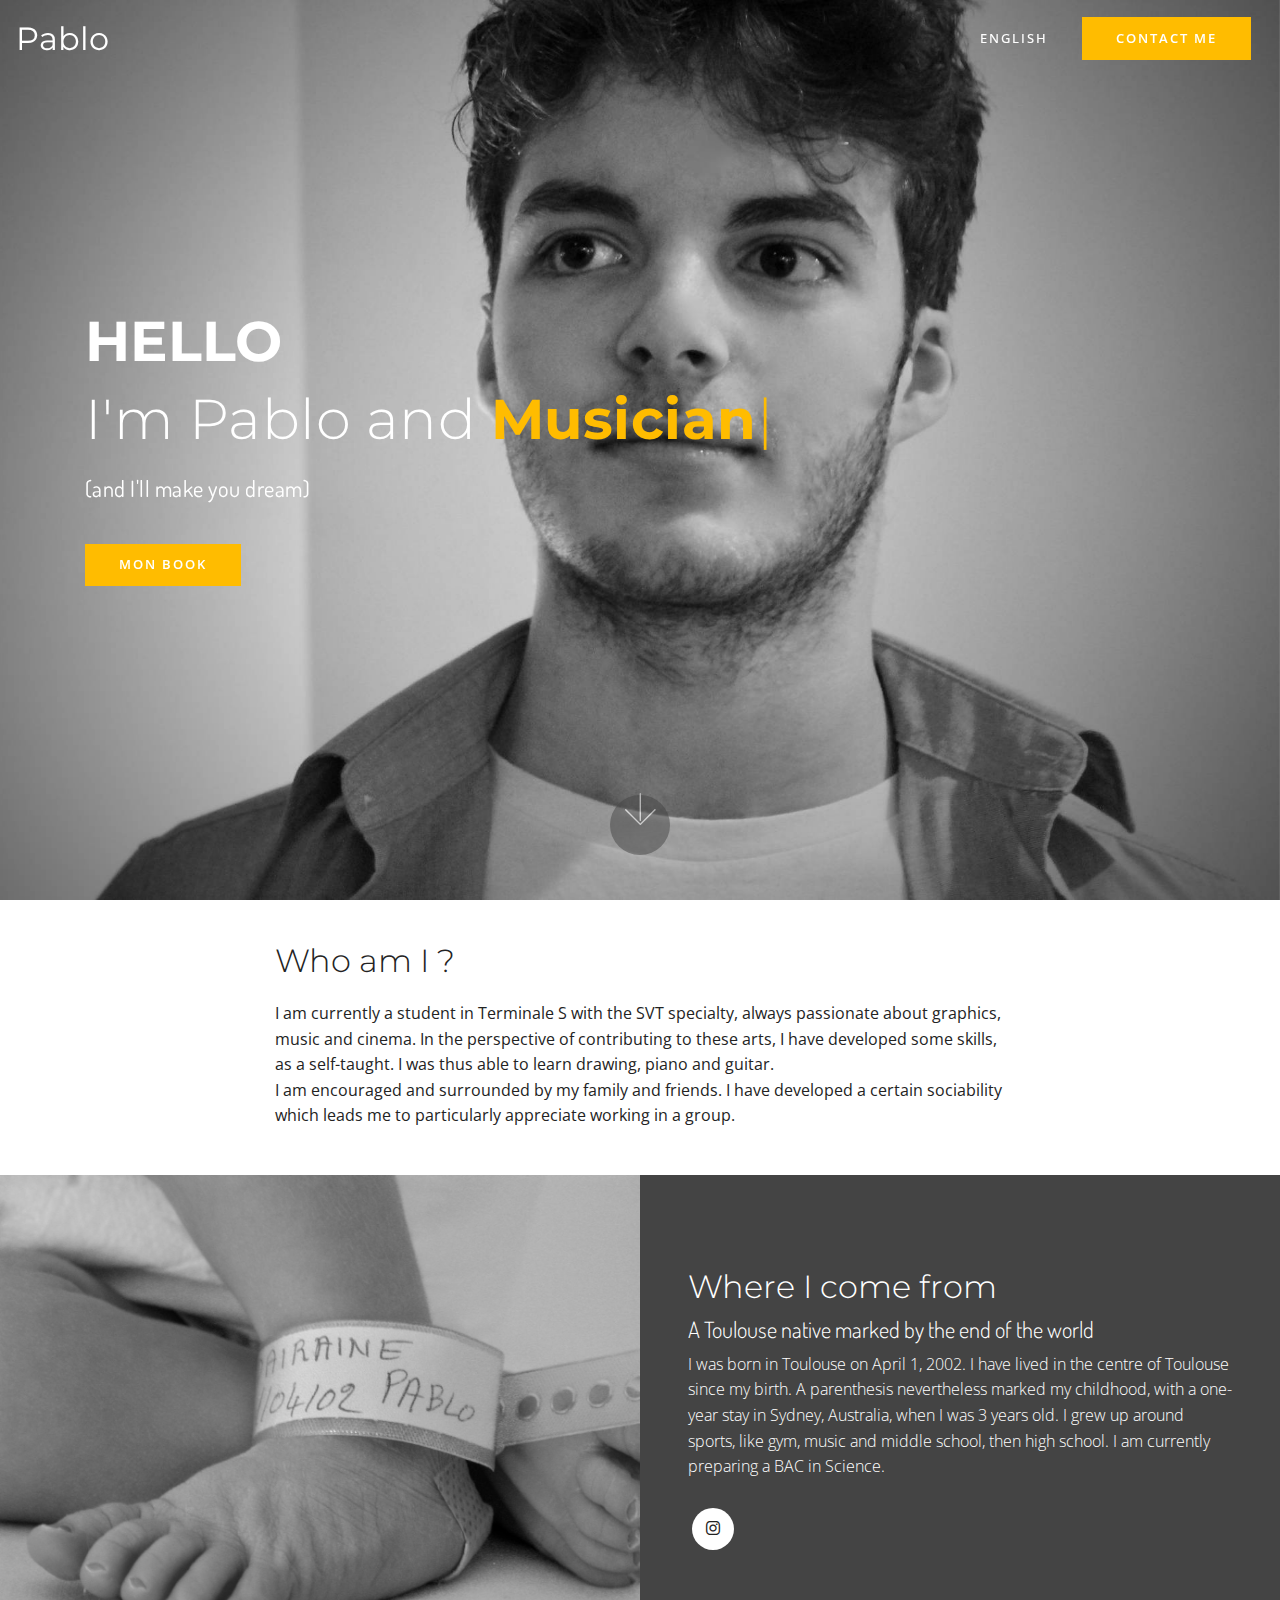
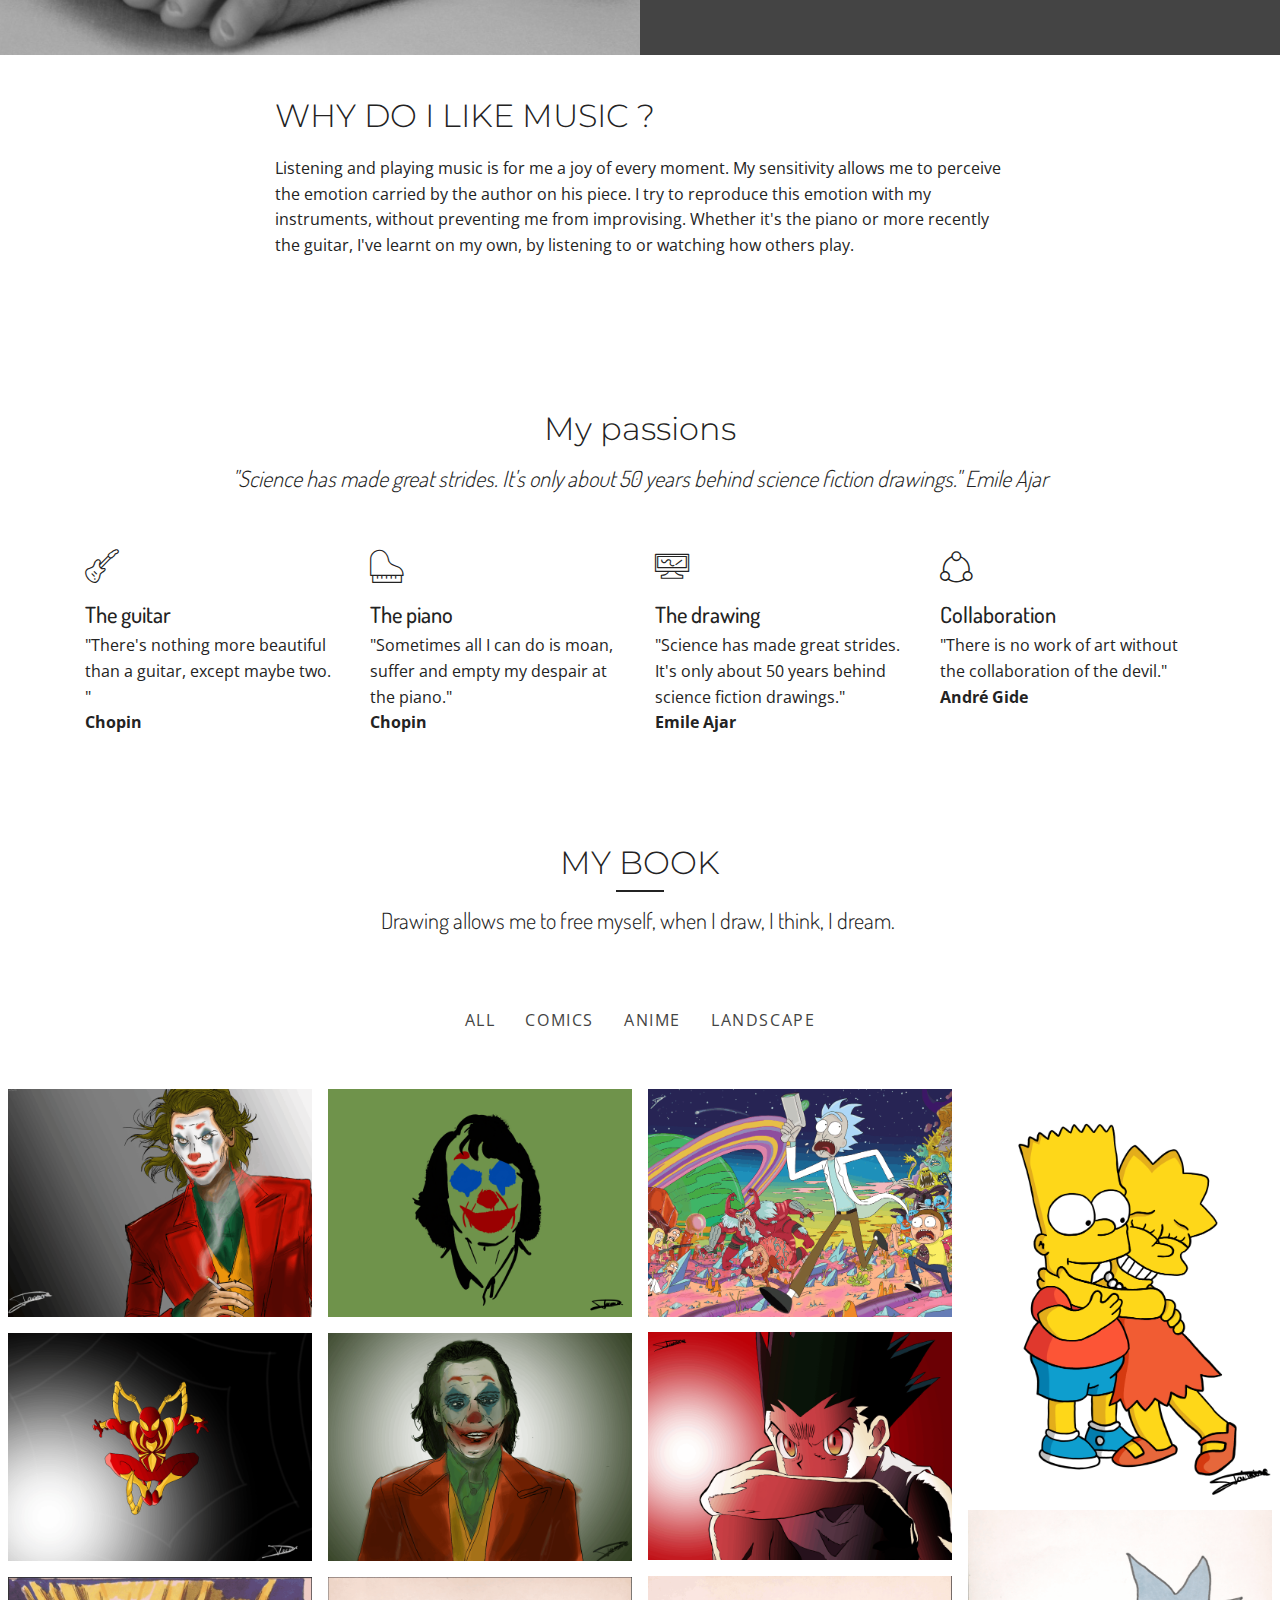
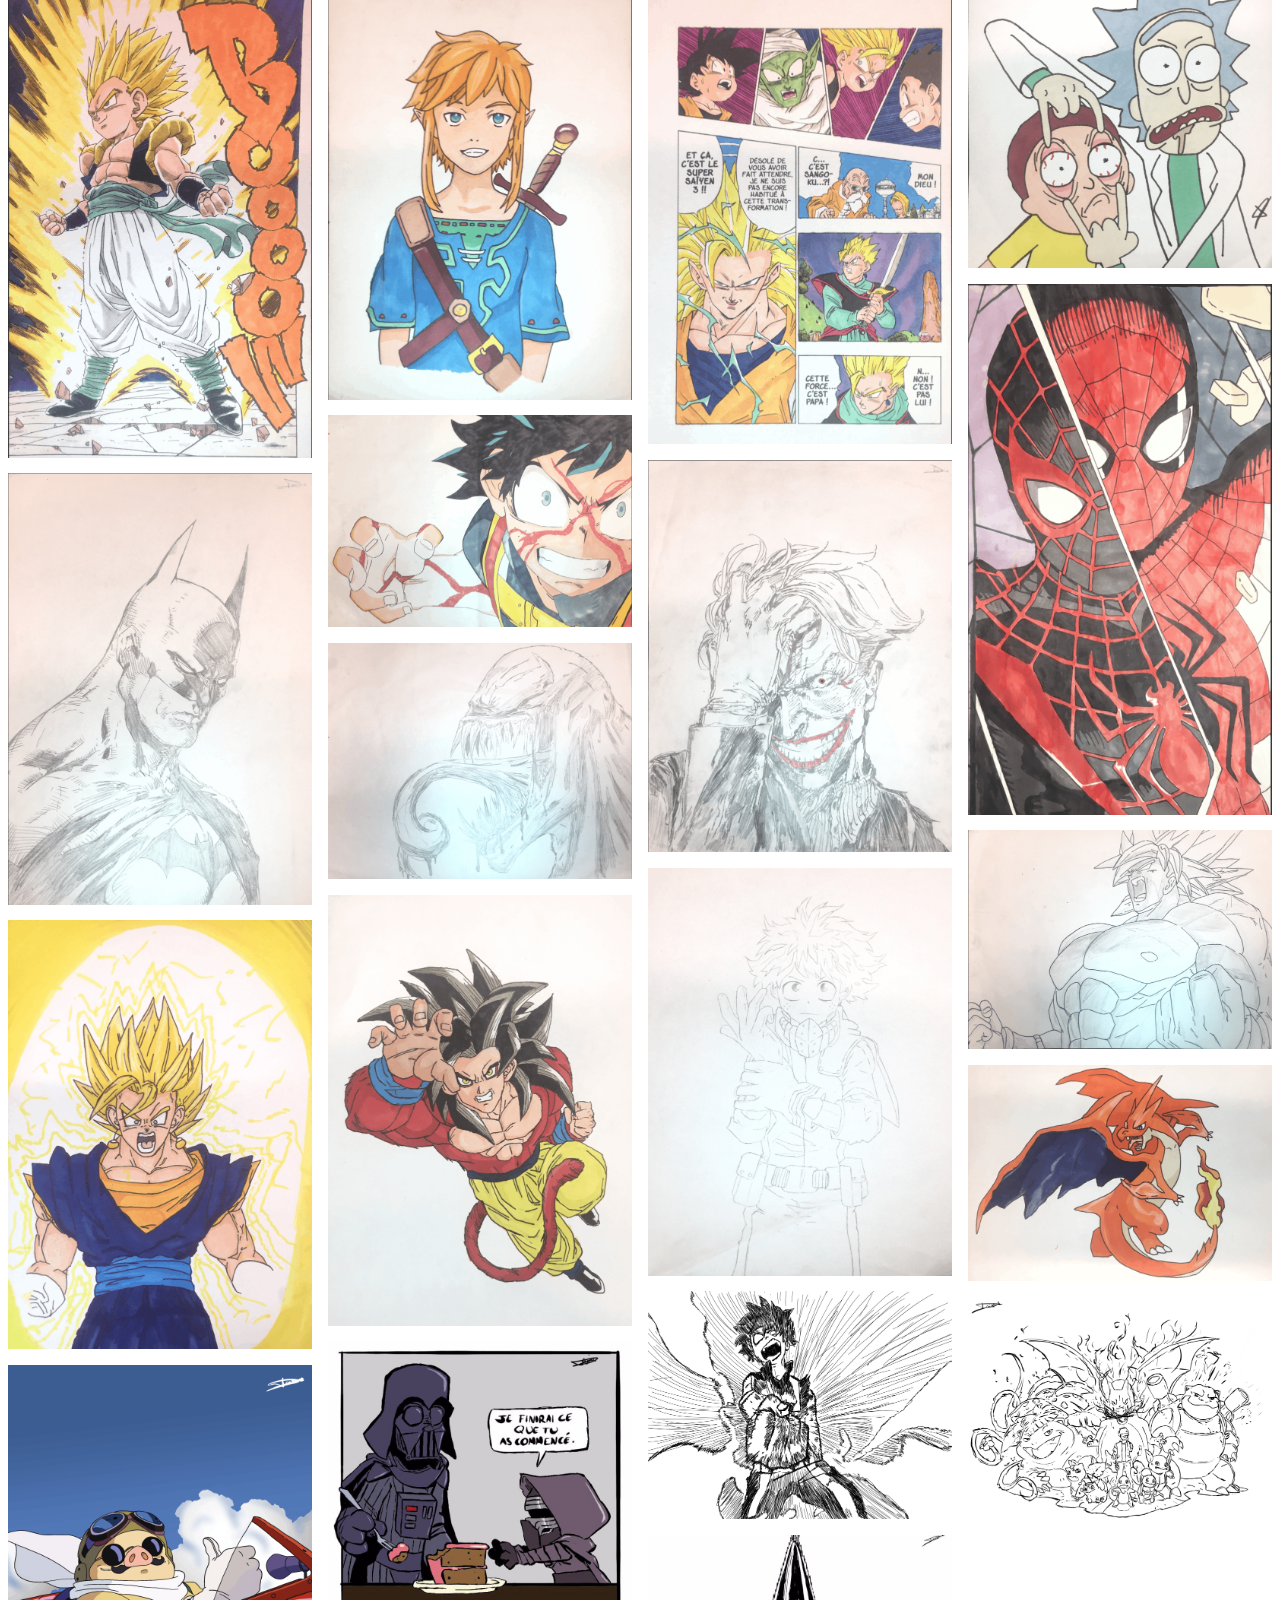
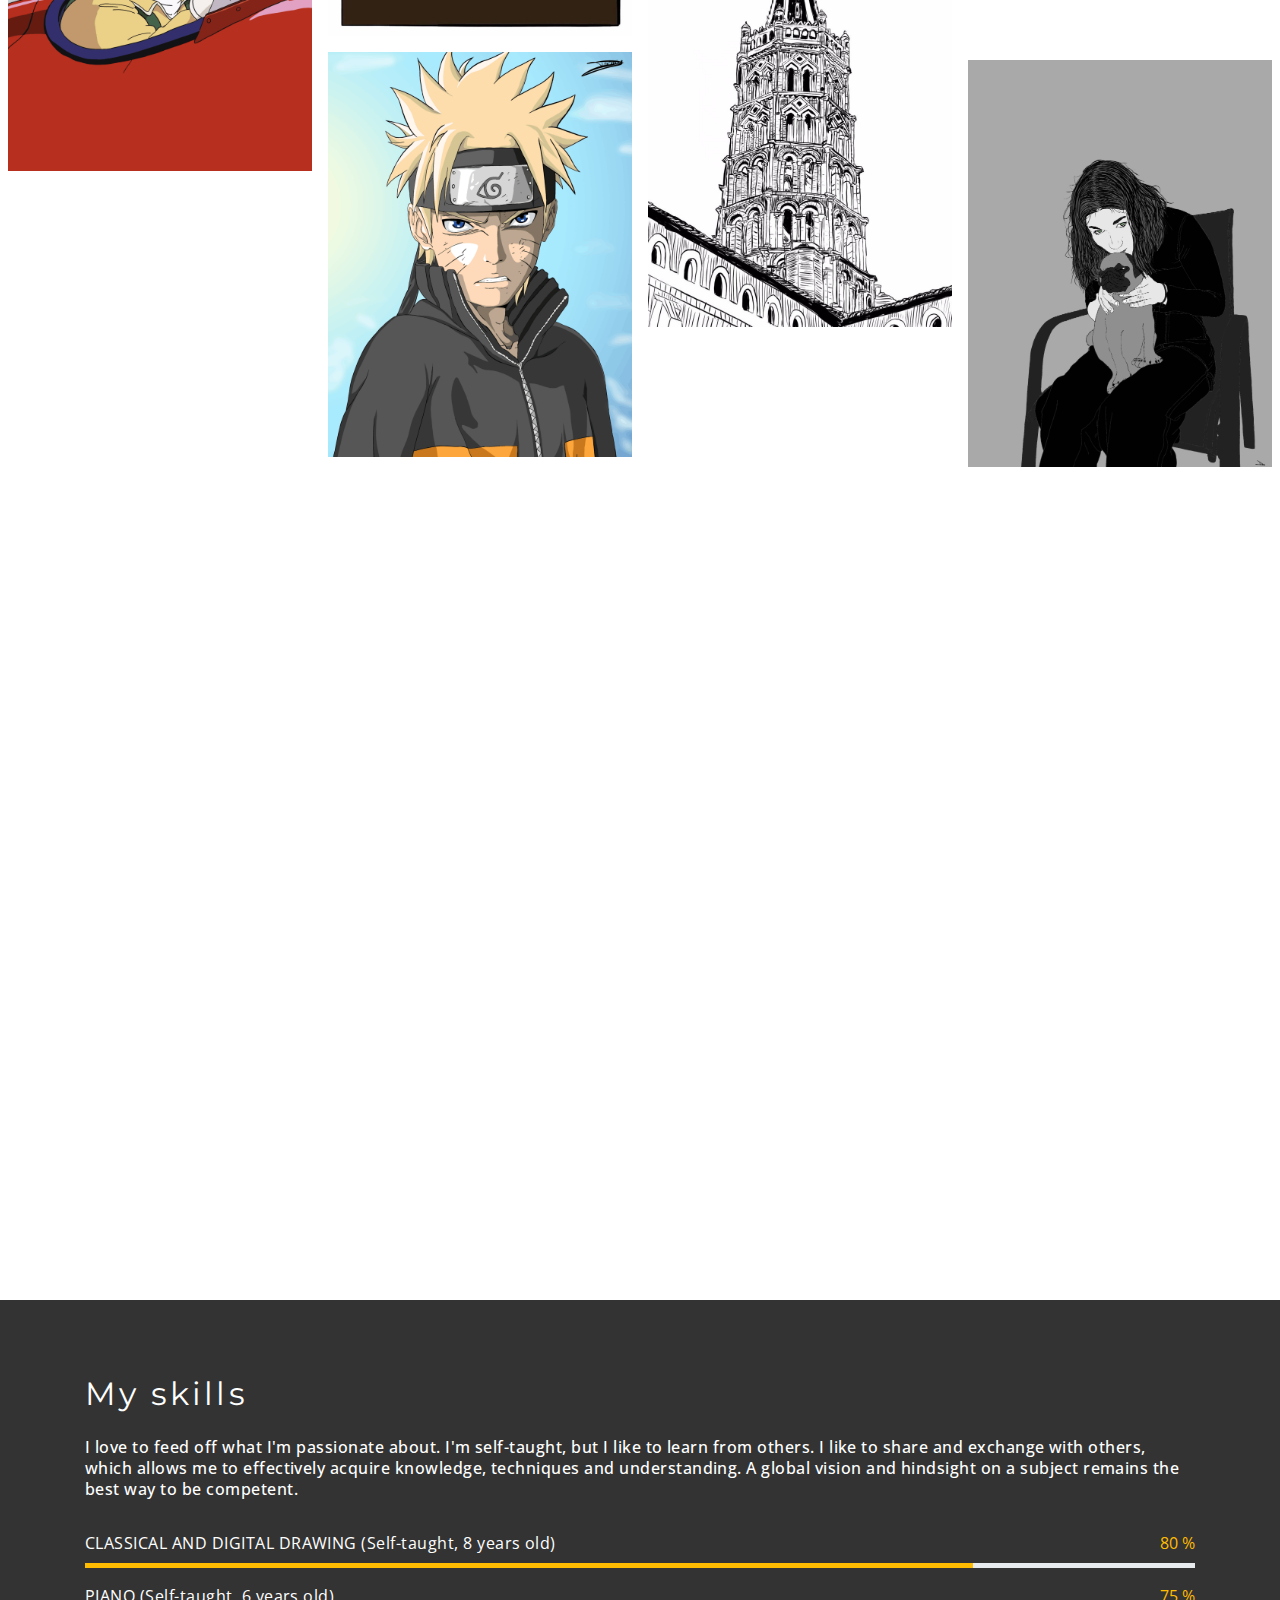
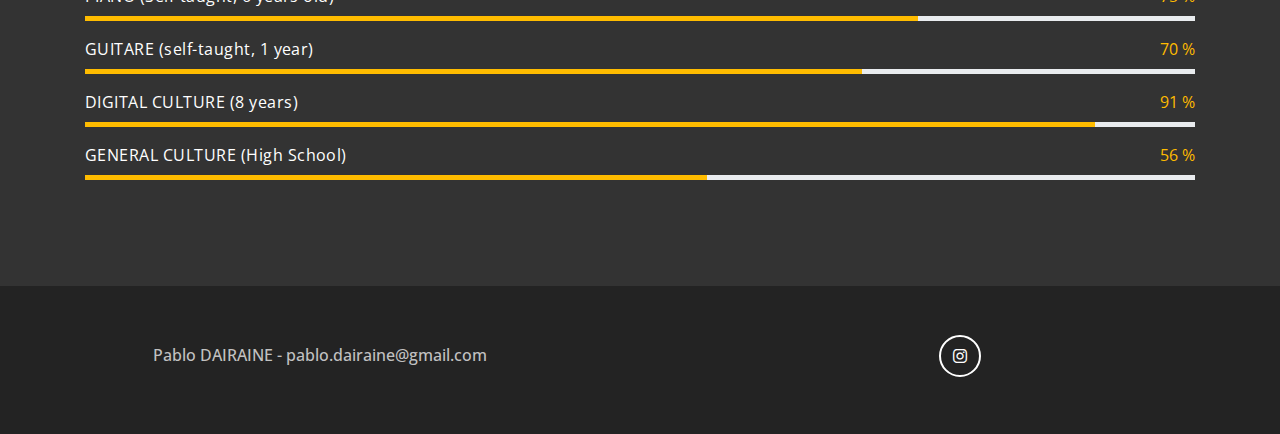
==== commit 4cb5b83f: "create github pages" ====
--- a/index-en.html
+++ b/index-en.html
@@ -47,8 +47,8 @@
         </button>
       <div class="collapse navbar-collapse" id="navbarSupportedContent">
             <ul class="navbar-nav nav-dropdown" data-app-modern-menu="true"><li class="nav-item">
-                    <a class="nav-link link text-white display-4" href="index.html">
-                        FRENCH</a>
+                    <a class="nav-link link text-white display-4" href="index-en.html">
+                        ENGLISH<br></a>
                 </li></ul>
             <div class="navbar-buttons mbr-section-btn"><a class="btn btn-md btn-primary display-4" href="mailto:pablo.dairaine@gmail.com">
                     CONTACT ME
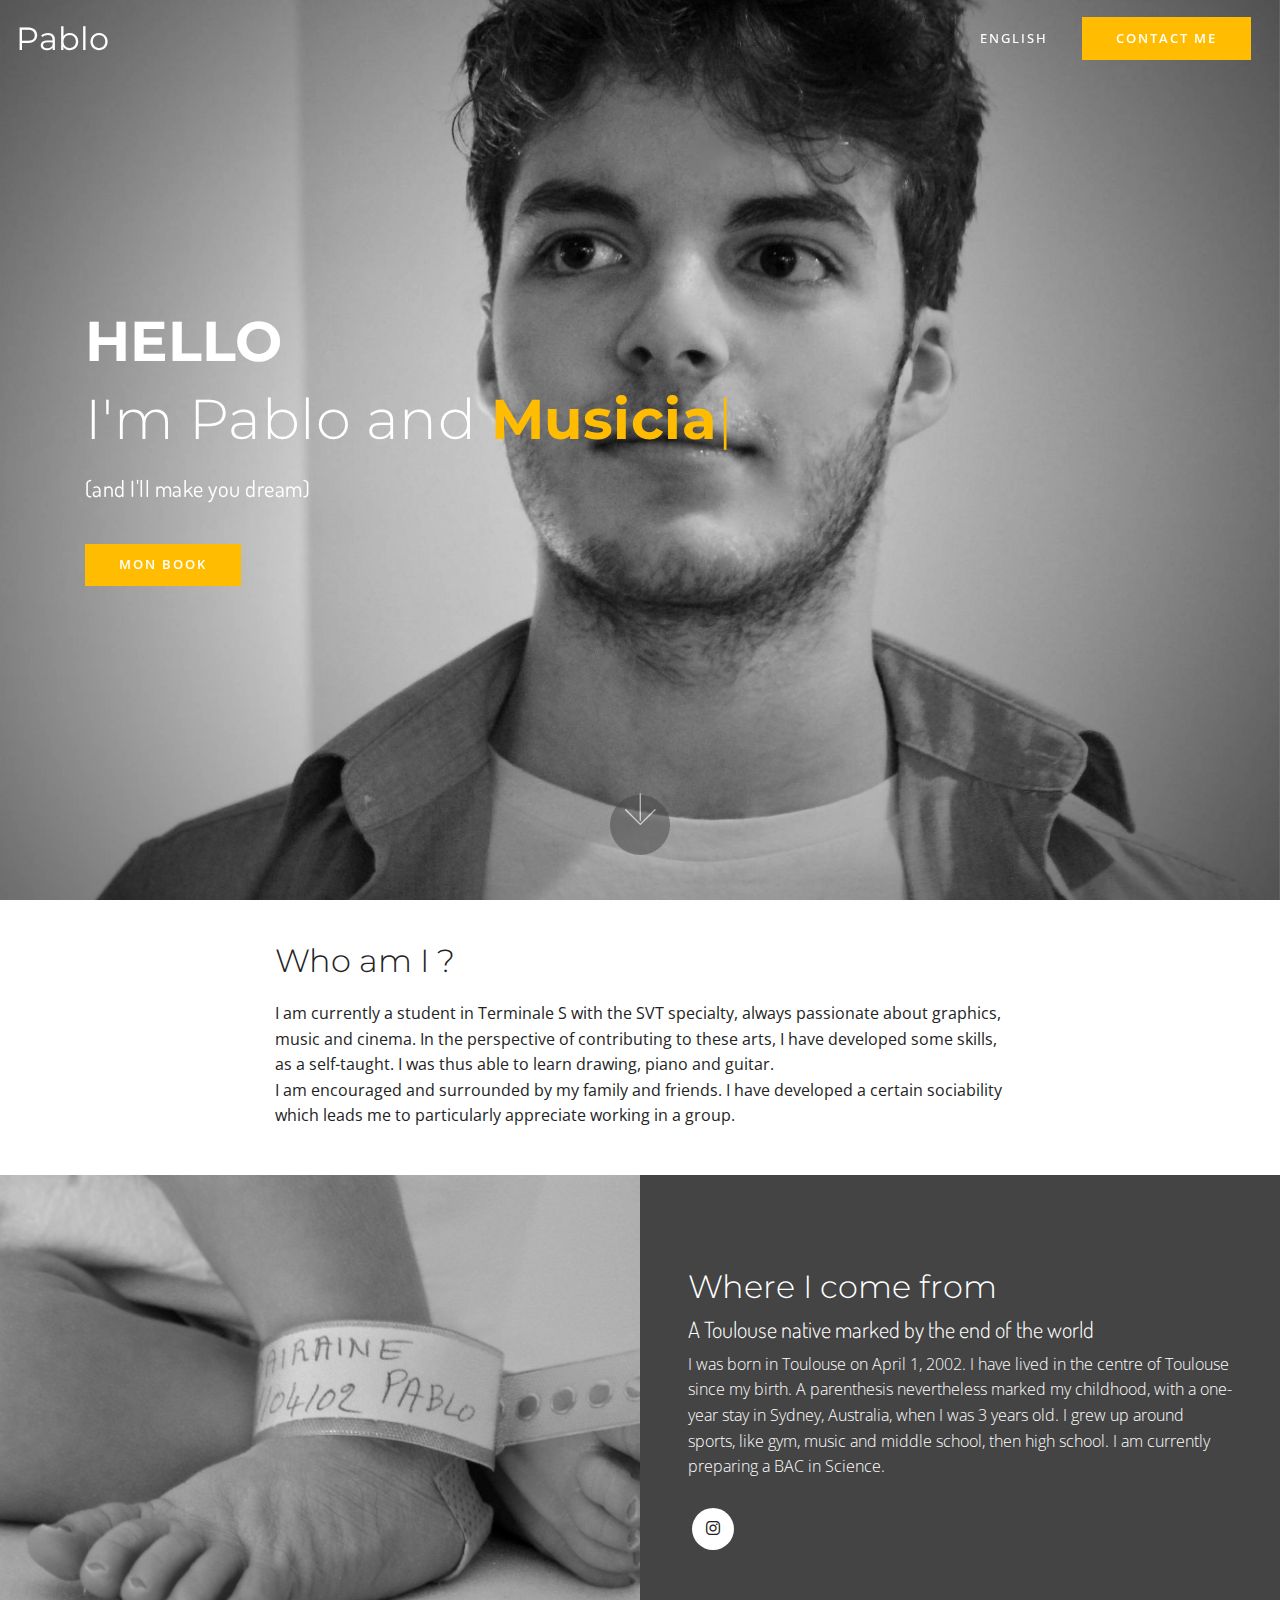
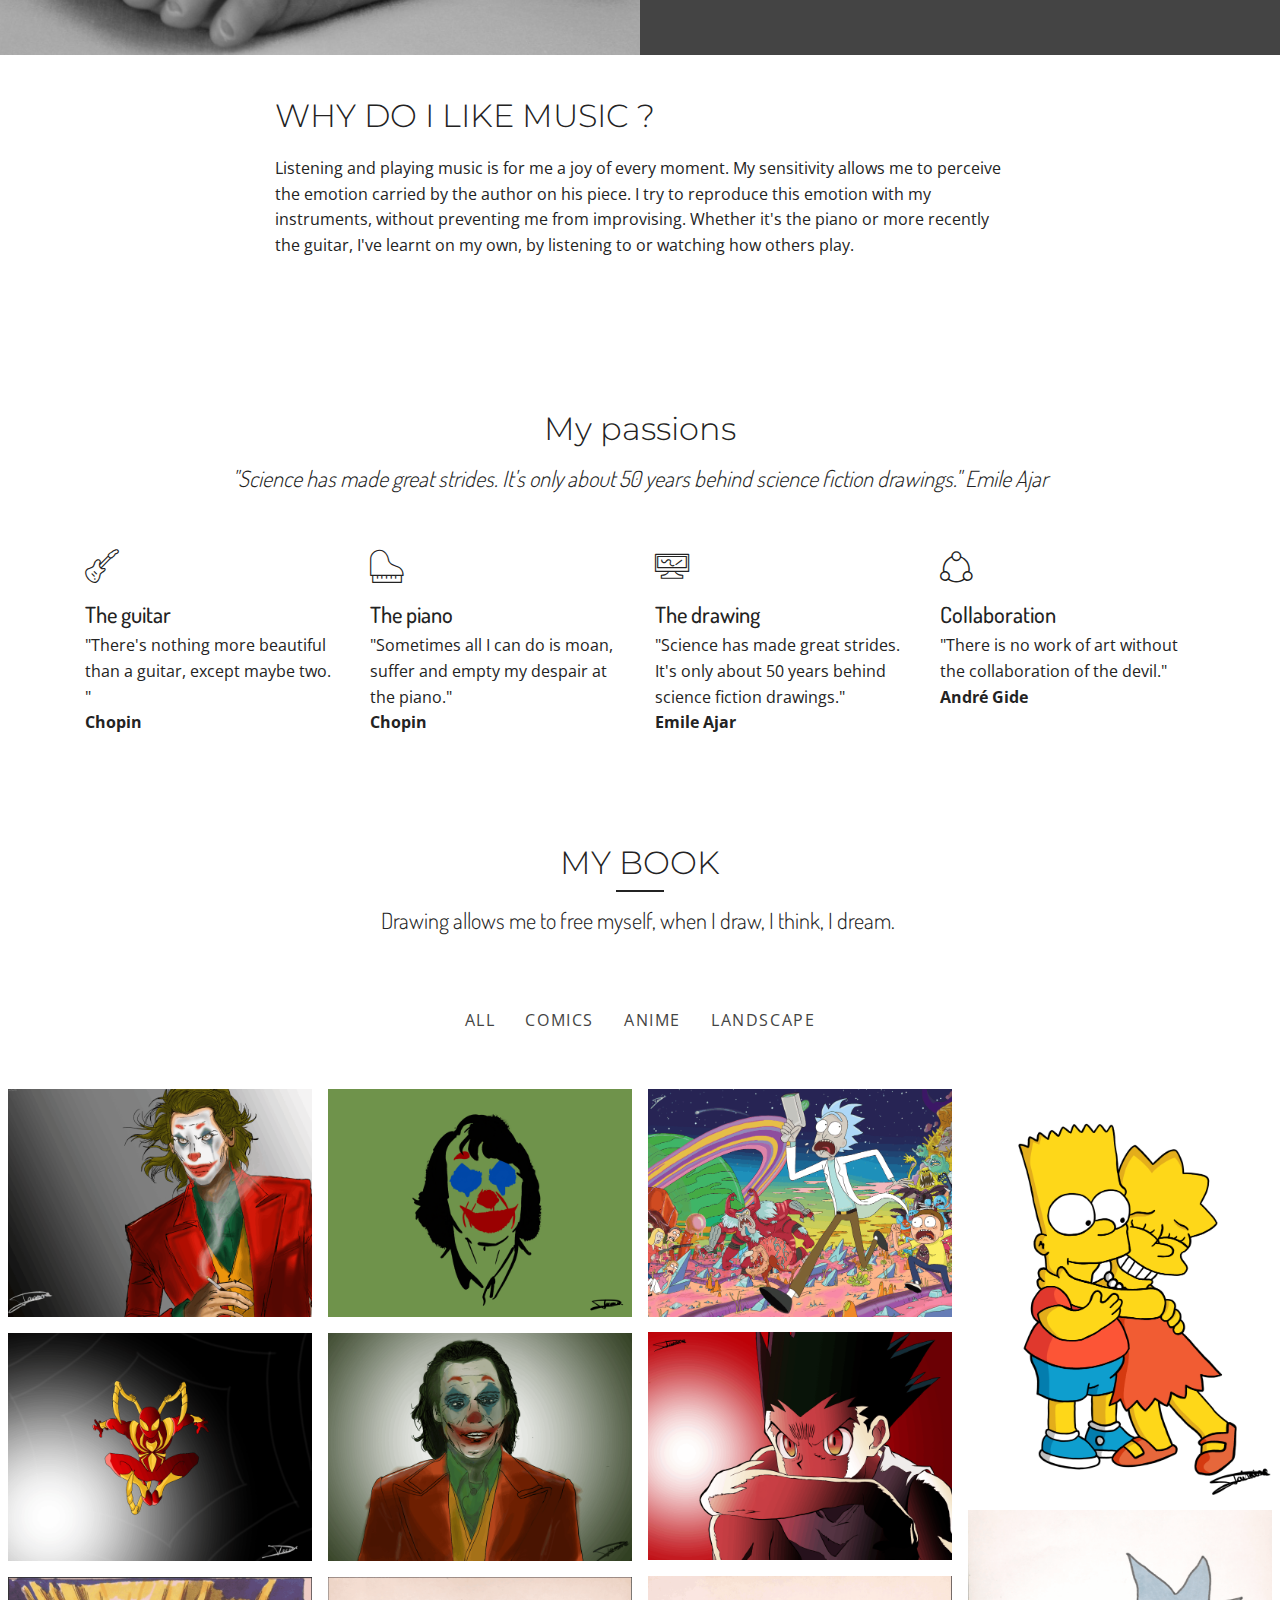
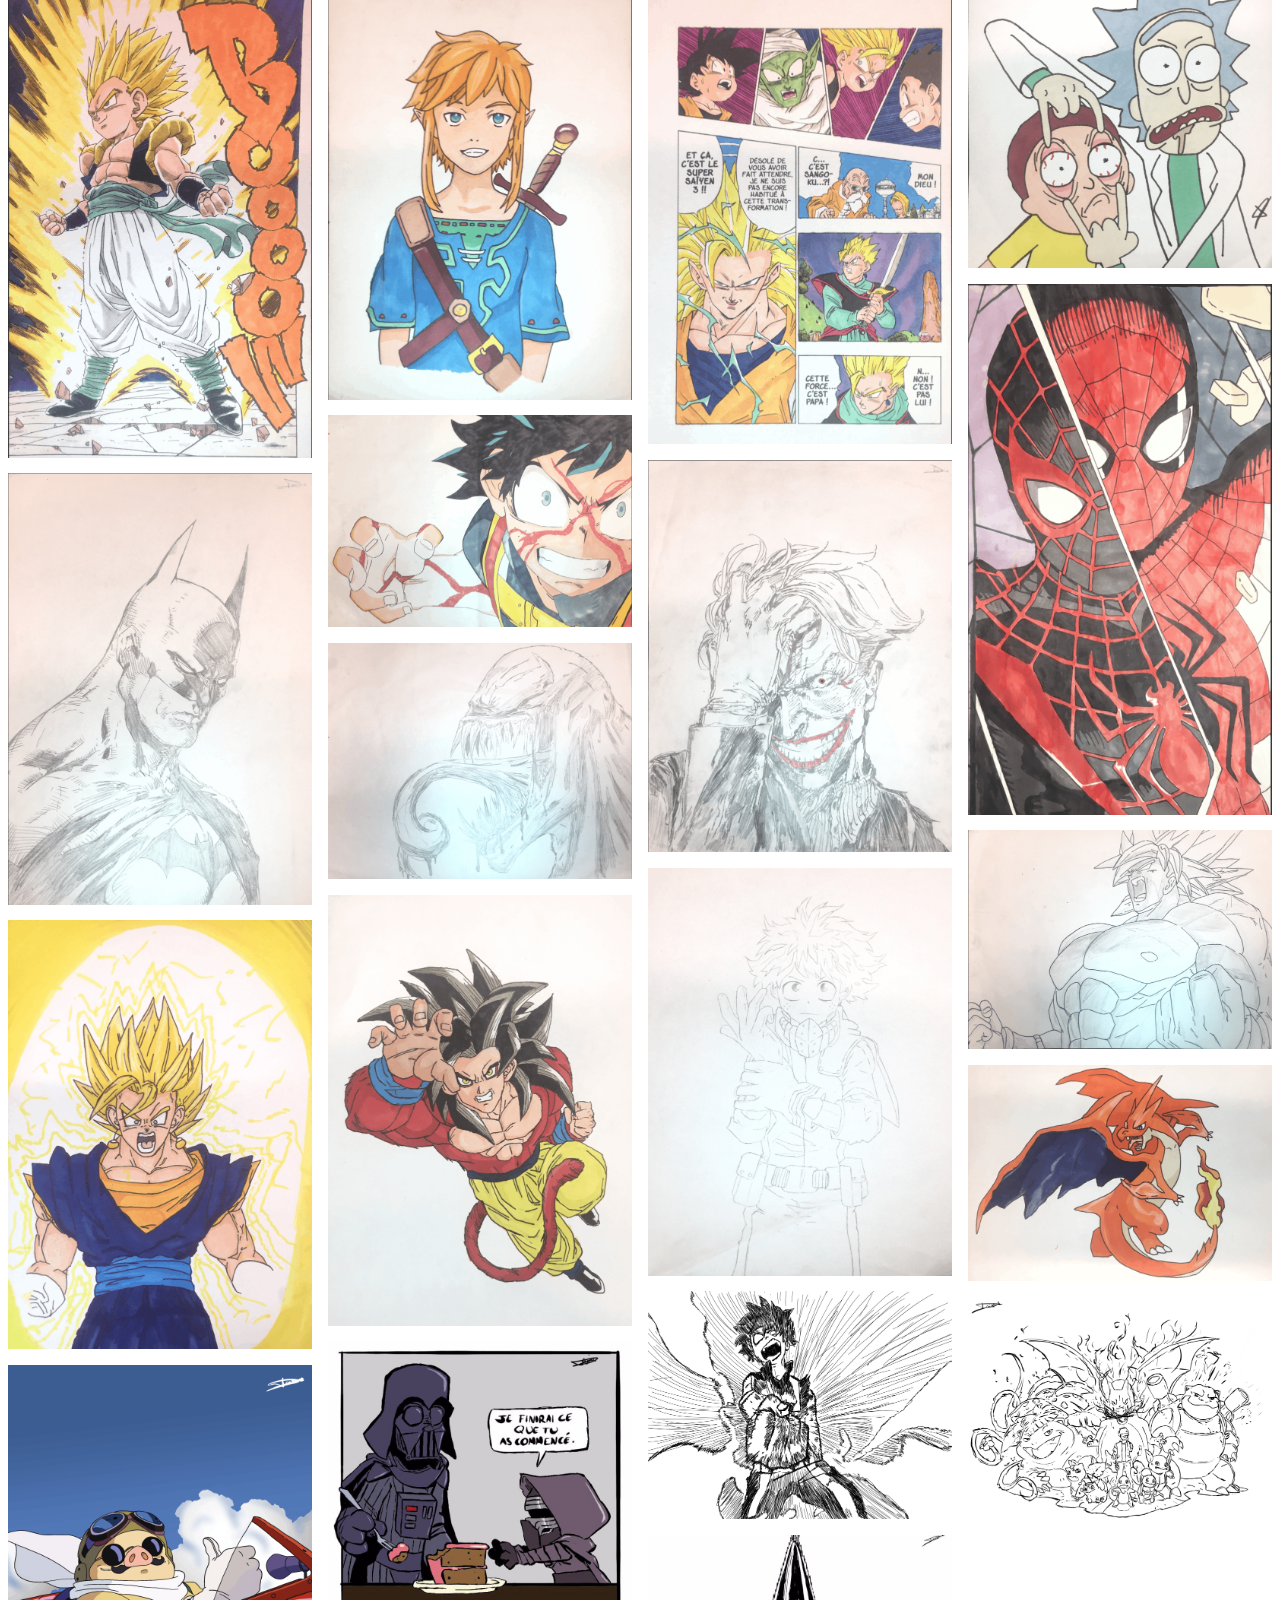
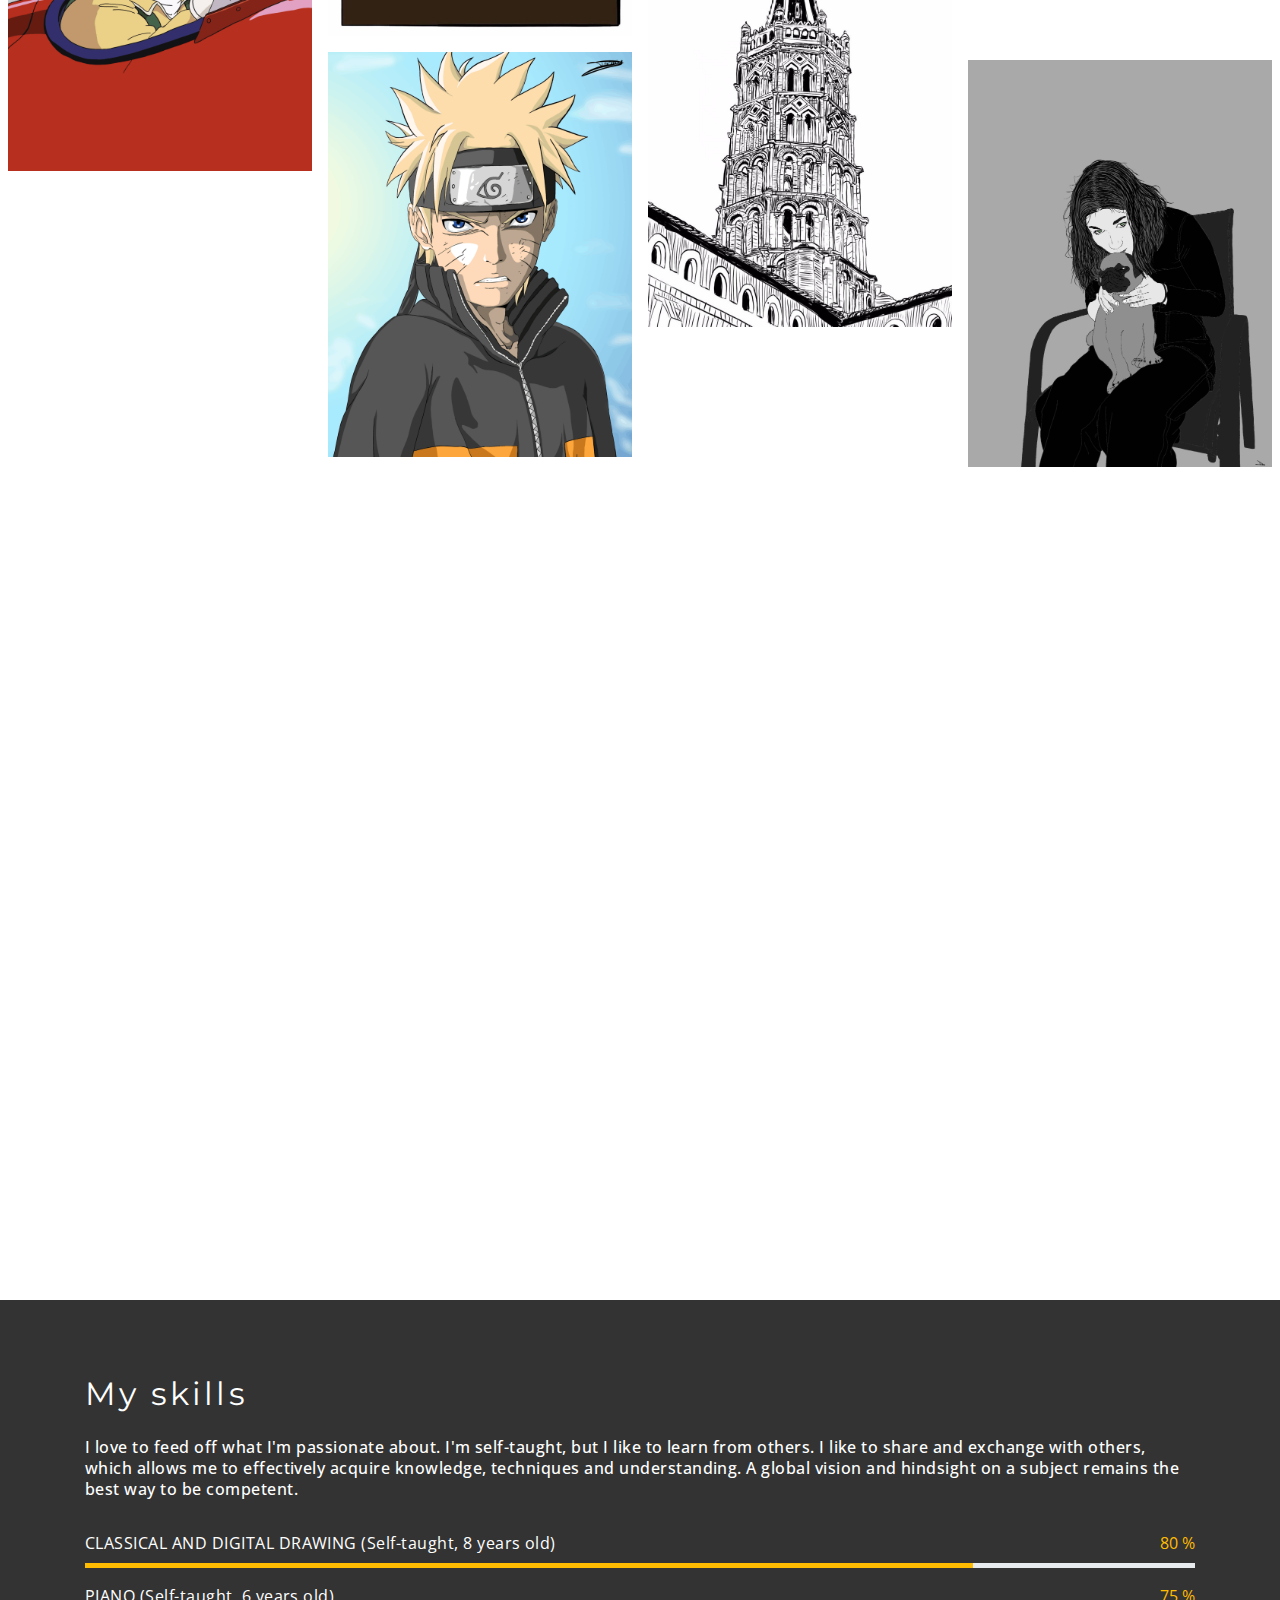
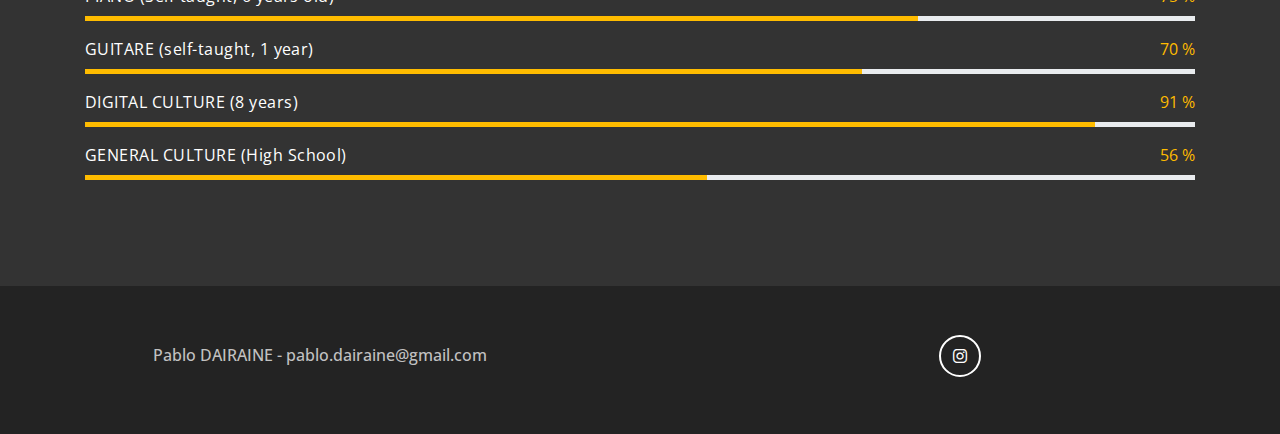
==== commit 26b6380e: "create github pages" ====
--- a/index-en.html
+++ b/index-en.html
@@ -47,7 +47,7 @@
         </button>
       <div class="collapse navbar-collapse" id="navbarSupportedContent">
             <ul class="navbar-nav nav-dropdown" data-app-modern-menu="true"><li class="nav-item">
-                    <a class="nav-link link text-white display-4" href="index-en.html">
+                    <a class="nav-link link text-white display-4" href="index.html">
                         ENGLISH<br></a>
                 </li></ul>
             <div class="navbar-buttons mbr-section-btn"><a class="btn btn-md btn-primary display-4" href="mailto:pablo.dairaine@gmail.com">
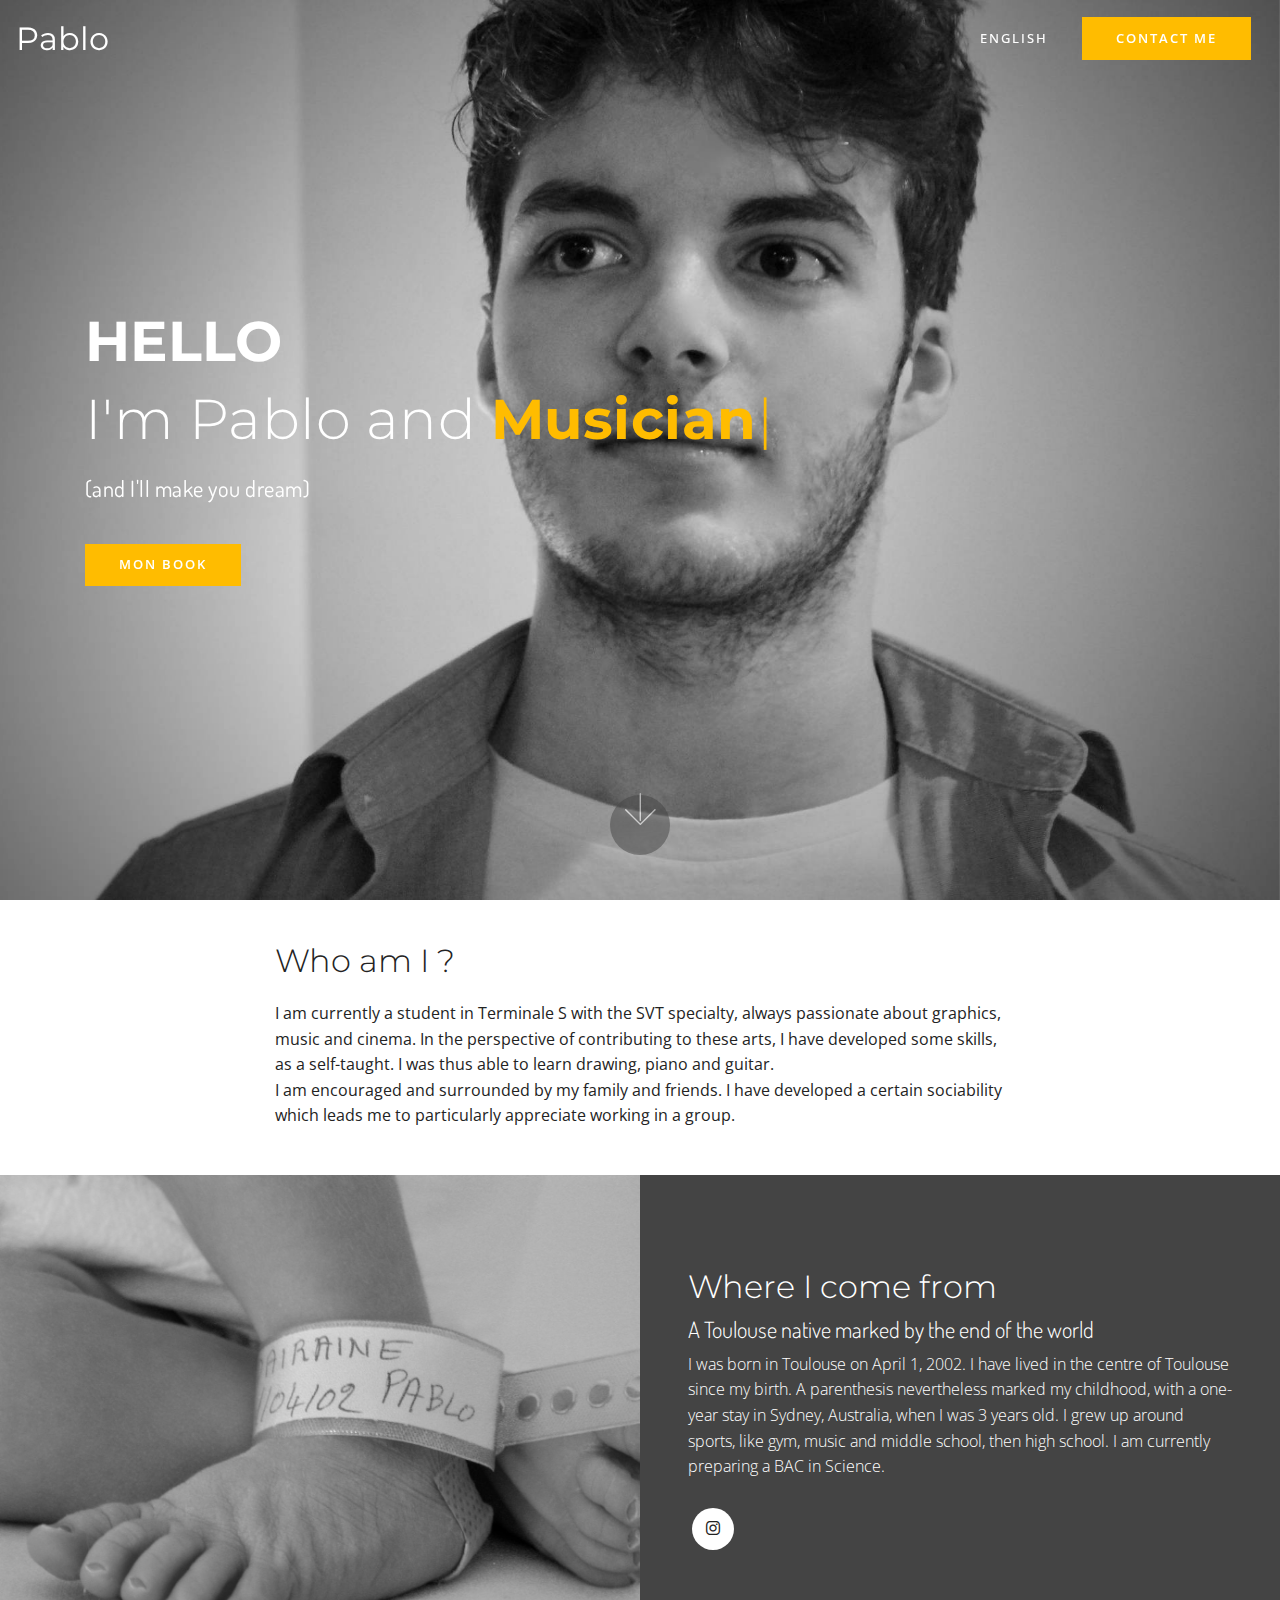
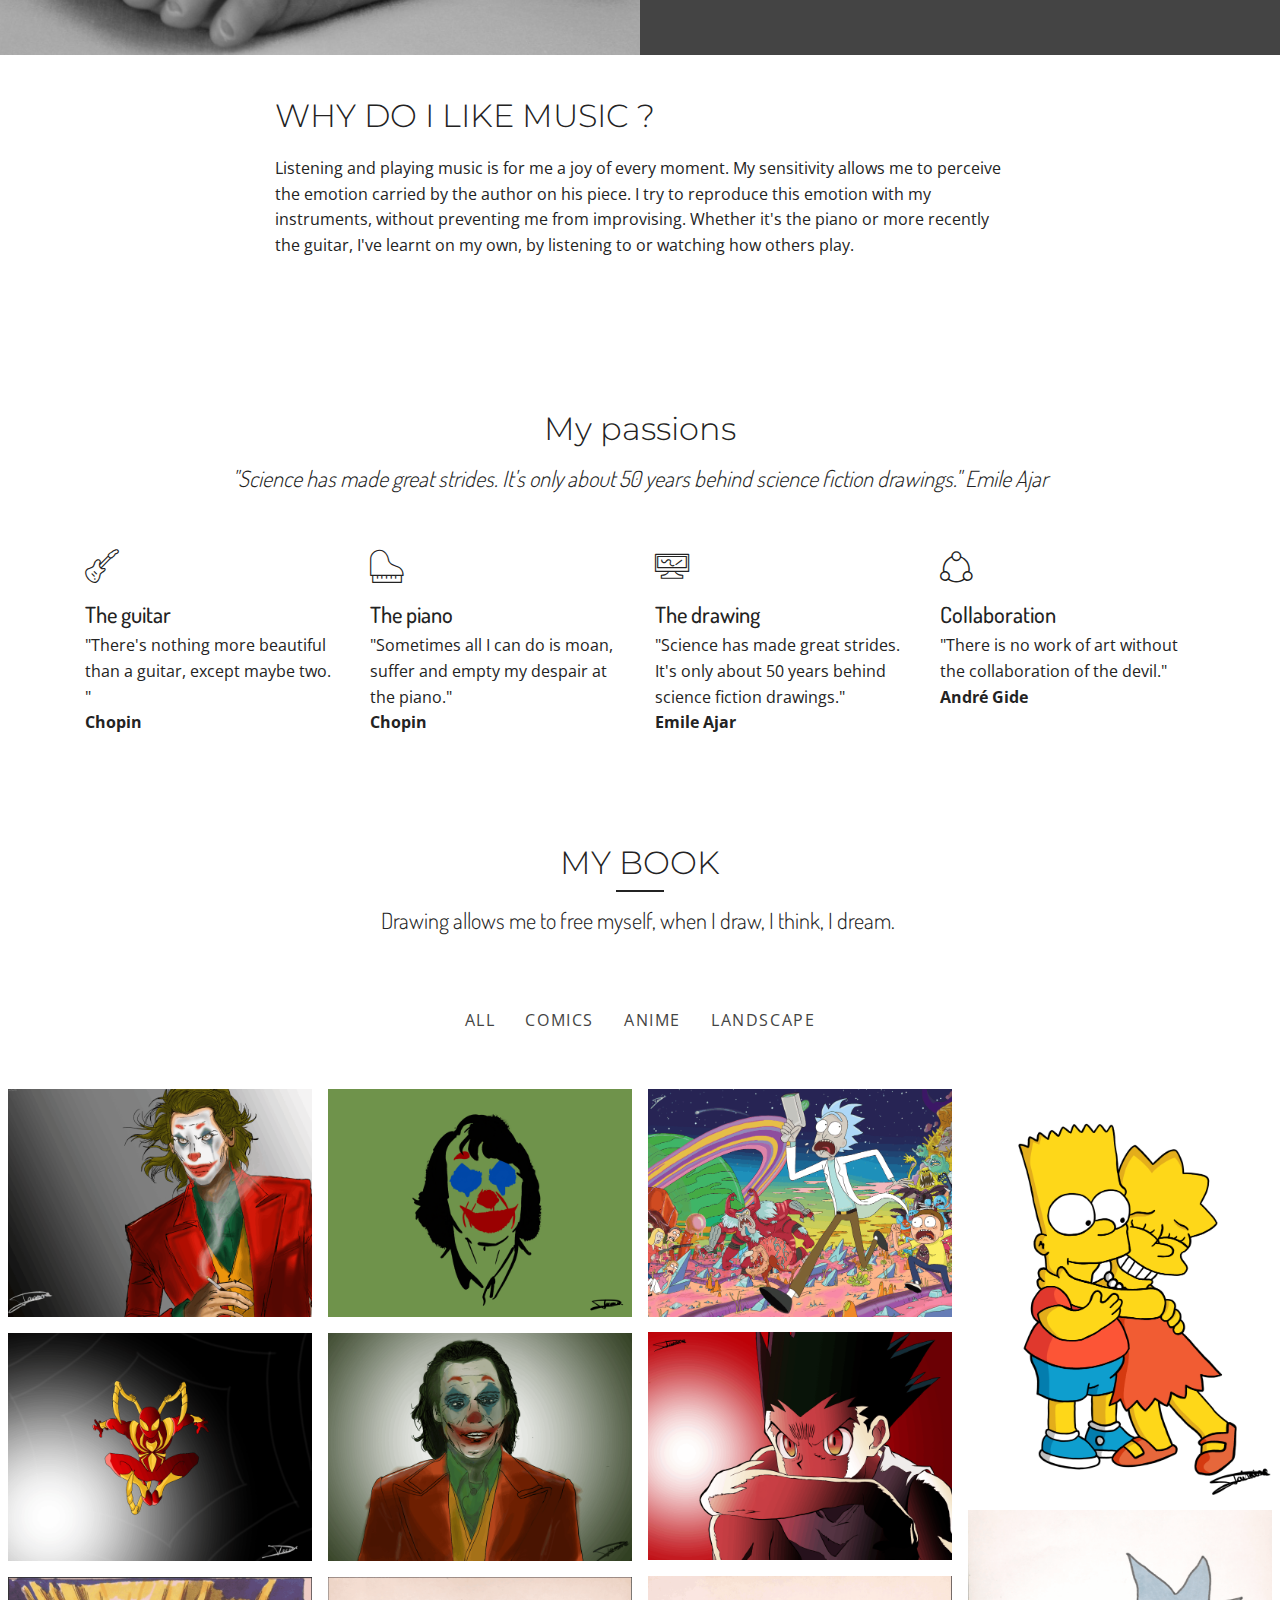
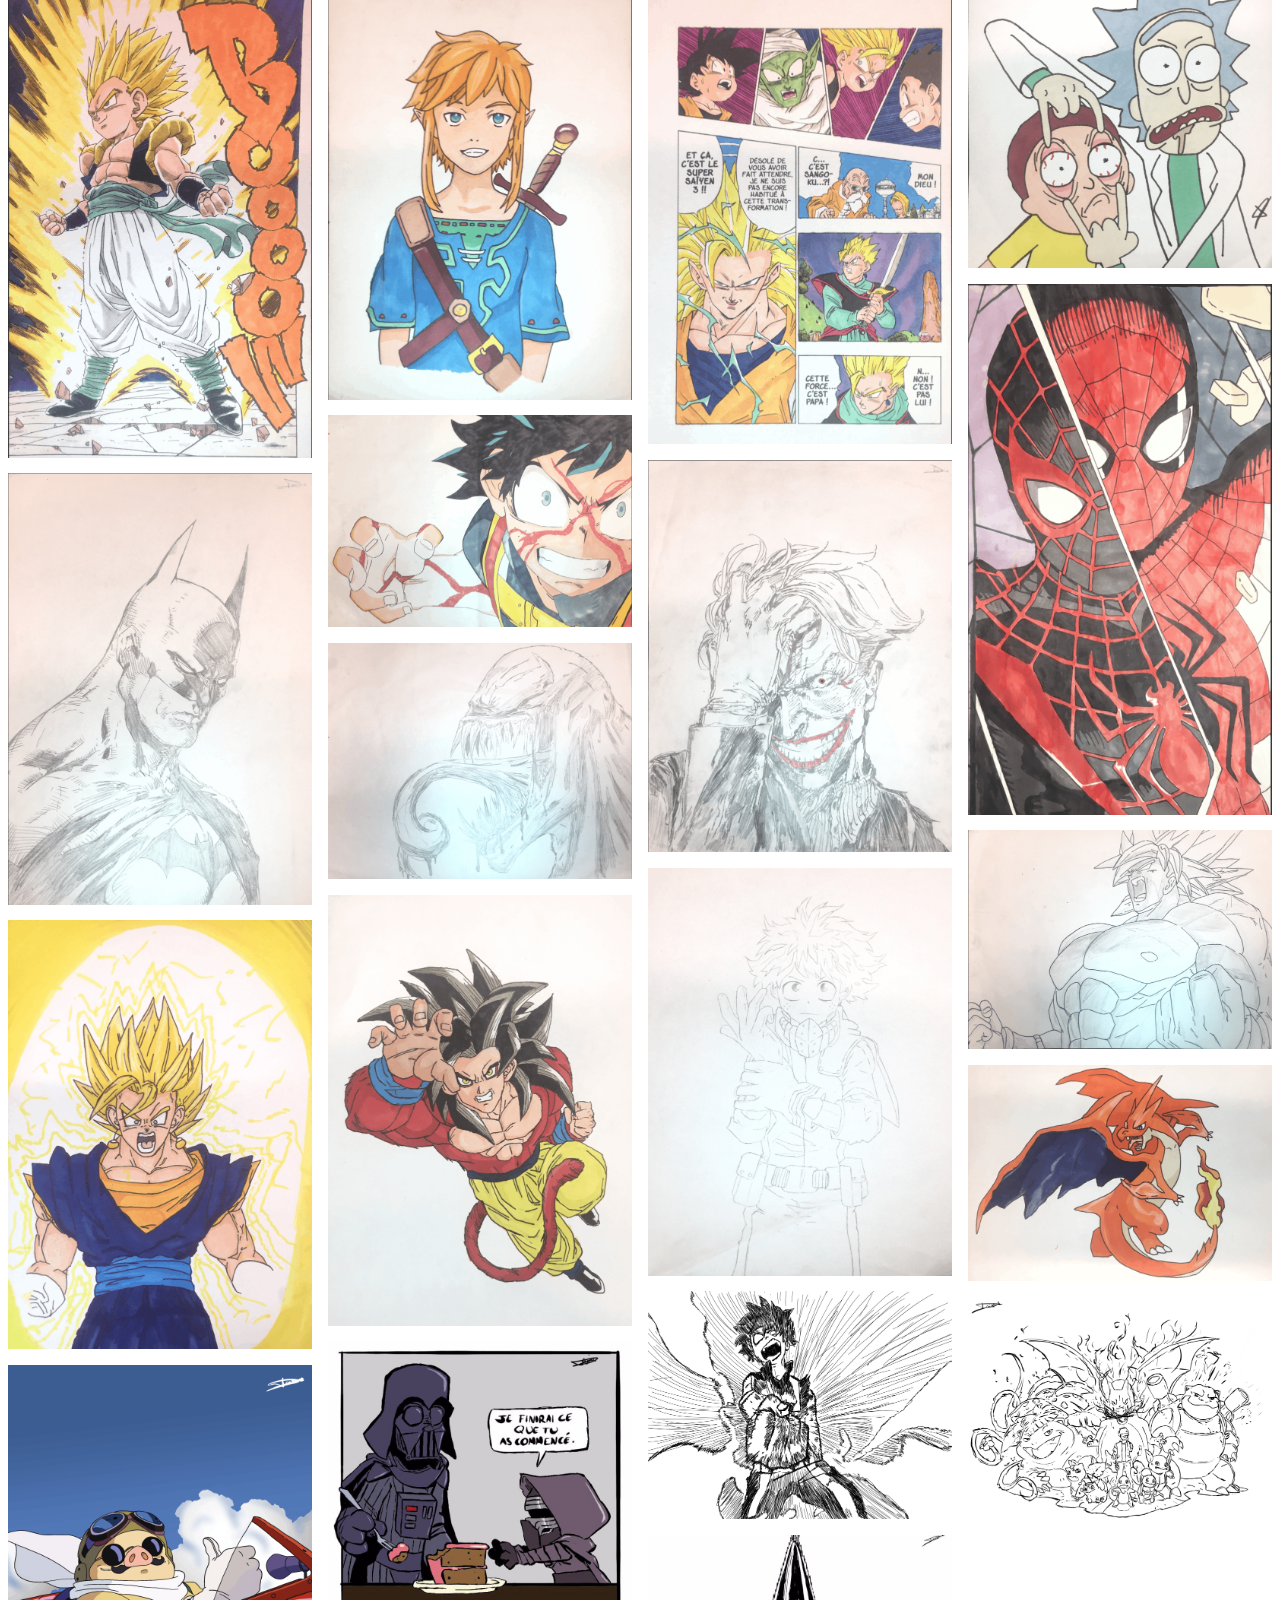
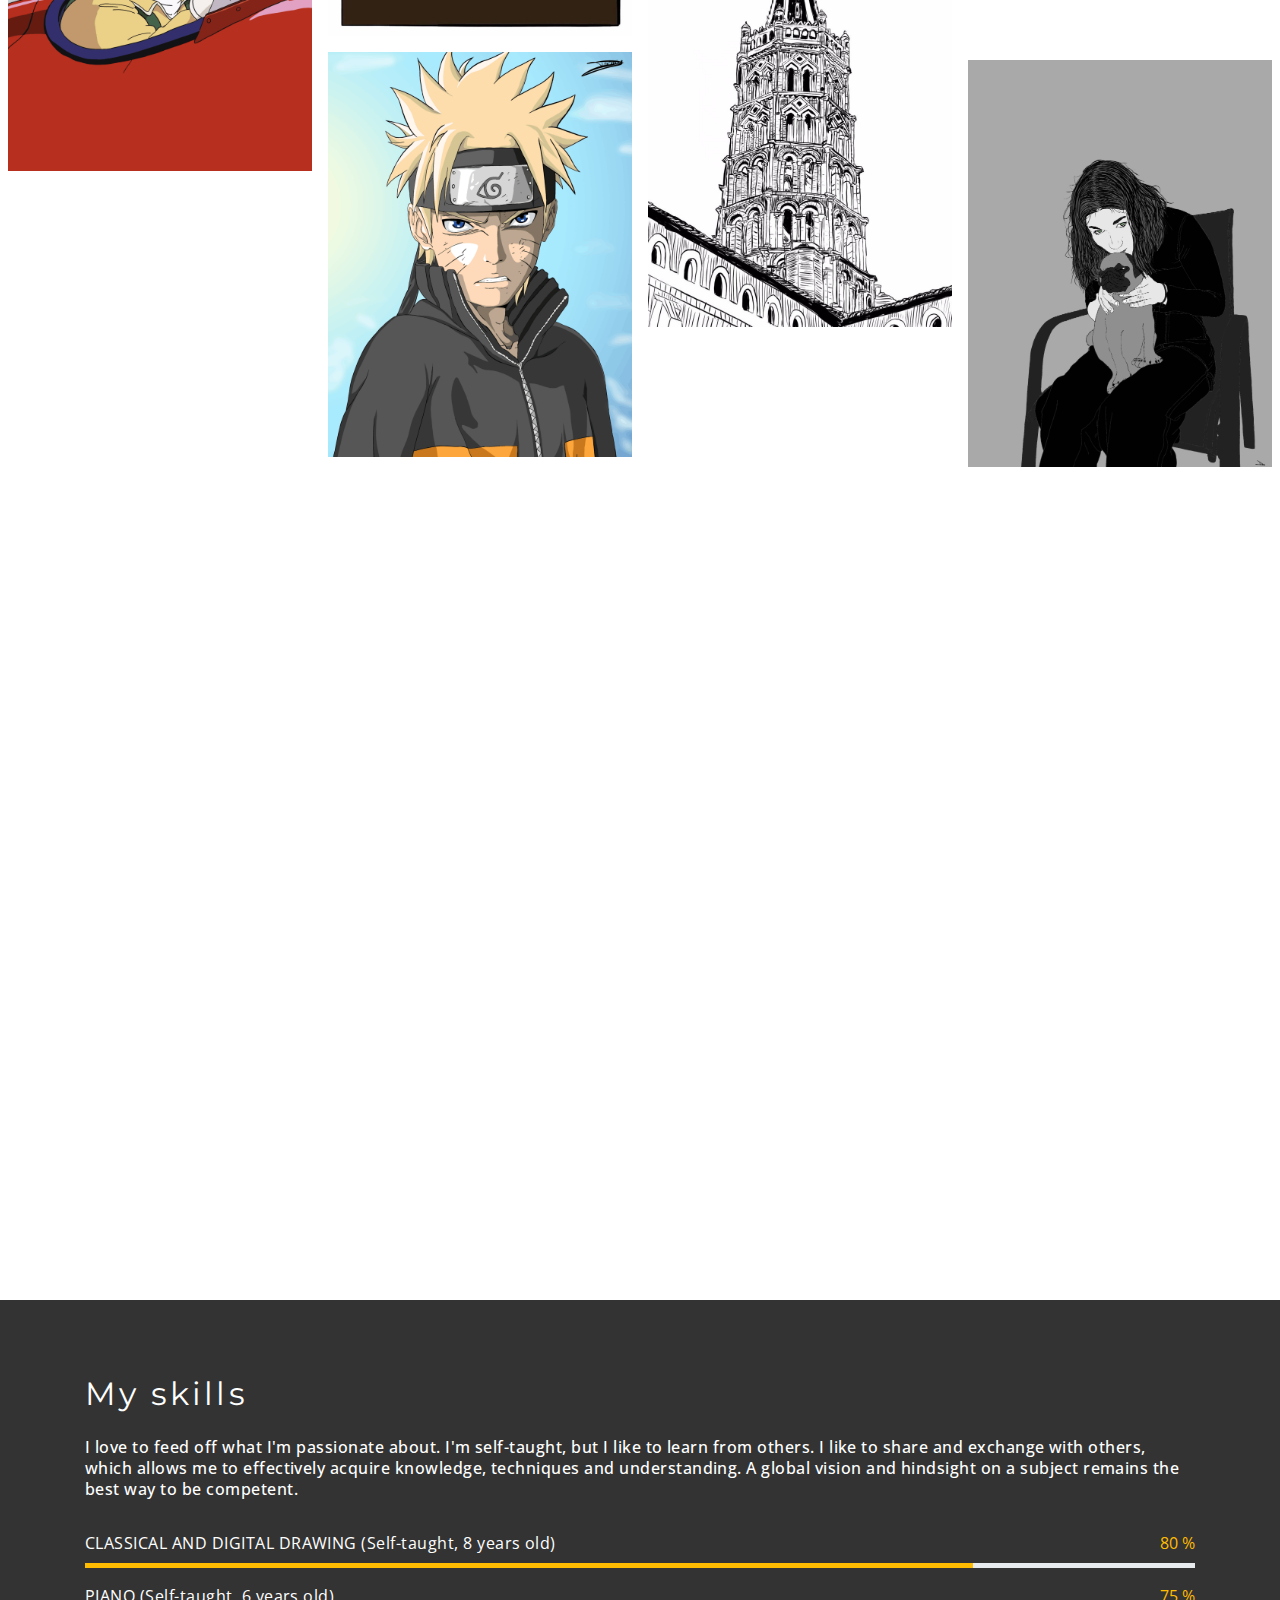
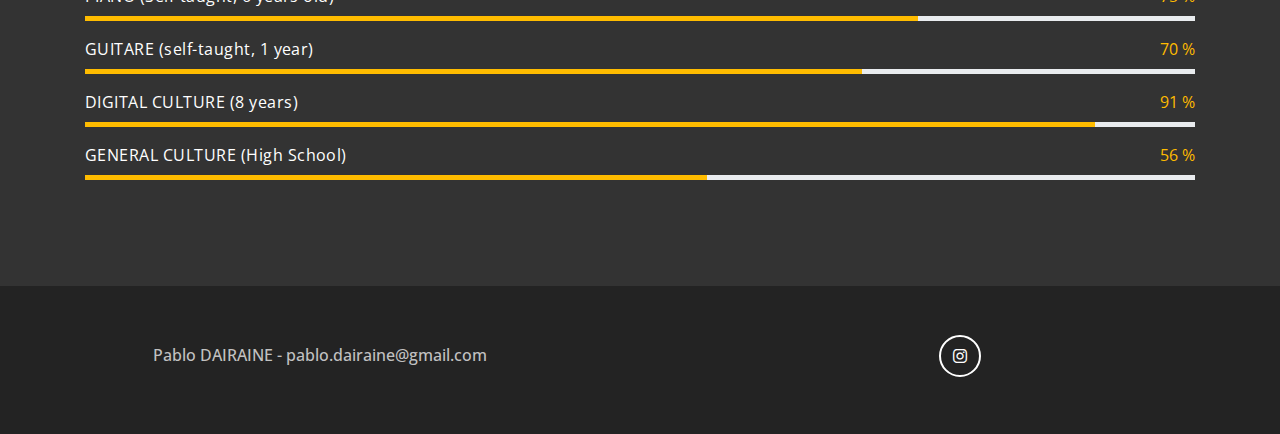
==== commit 79dd8917: "create github pages" ====
--- a/index-en.html
+++ b/index-en.html
@@ -47,7 +47,7 @@
         </button>
       <div class="collapse navbar-collapse" id="navbarSupportedContent">
             <ul class="navbar-nav nav-dropdown" data-app-modern-menu="true"><li class="nav-item">
-                    <a class="nav-link link text-white display-4" href="index.html">
+                    <a class="nav-link link text-white display-4" href="index-en.html">
                         ENGLISH<br></a>
                 </li></ul>
             <div class="navbar-buttons mbr-section-btn"><a class="btn btn-md btn-primary display-4" href="mailto:pablo.dairaine@gmail.com">
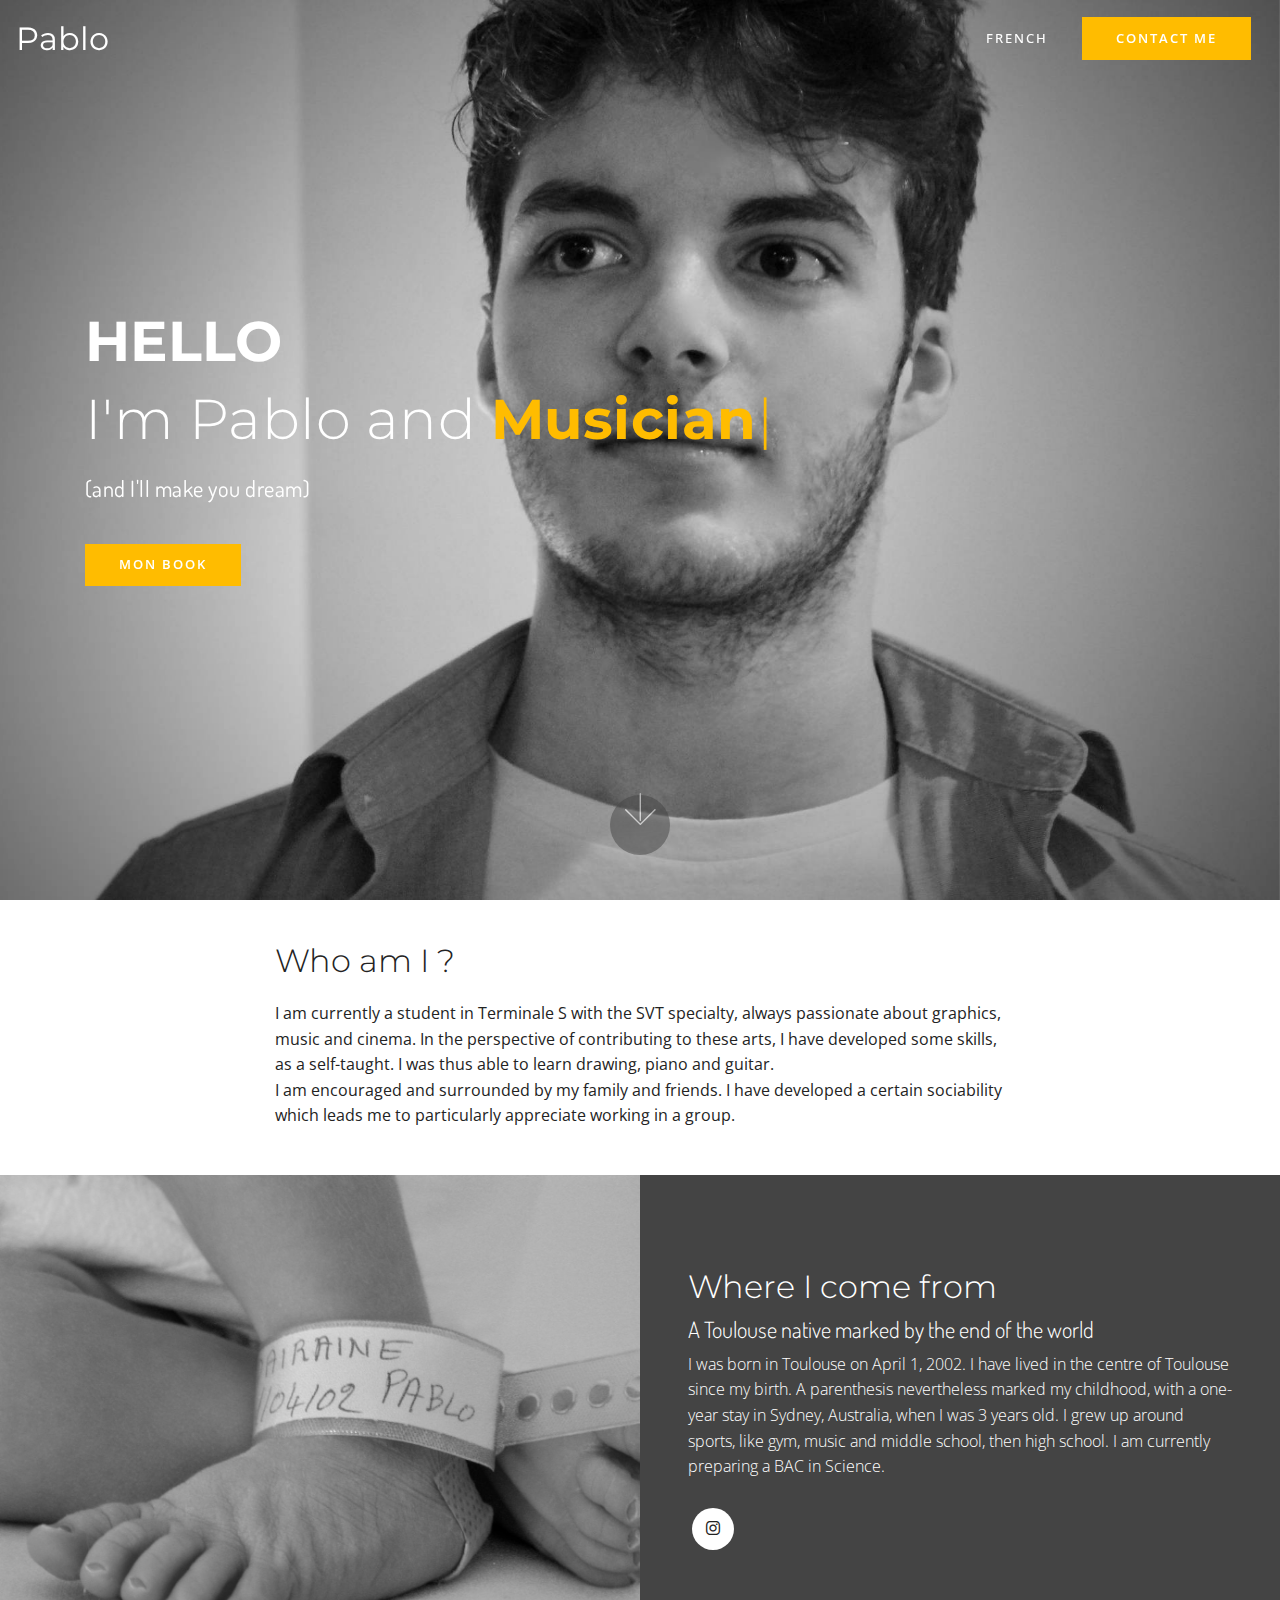
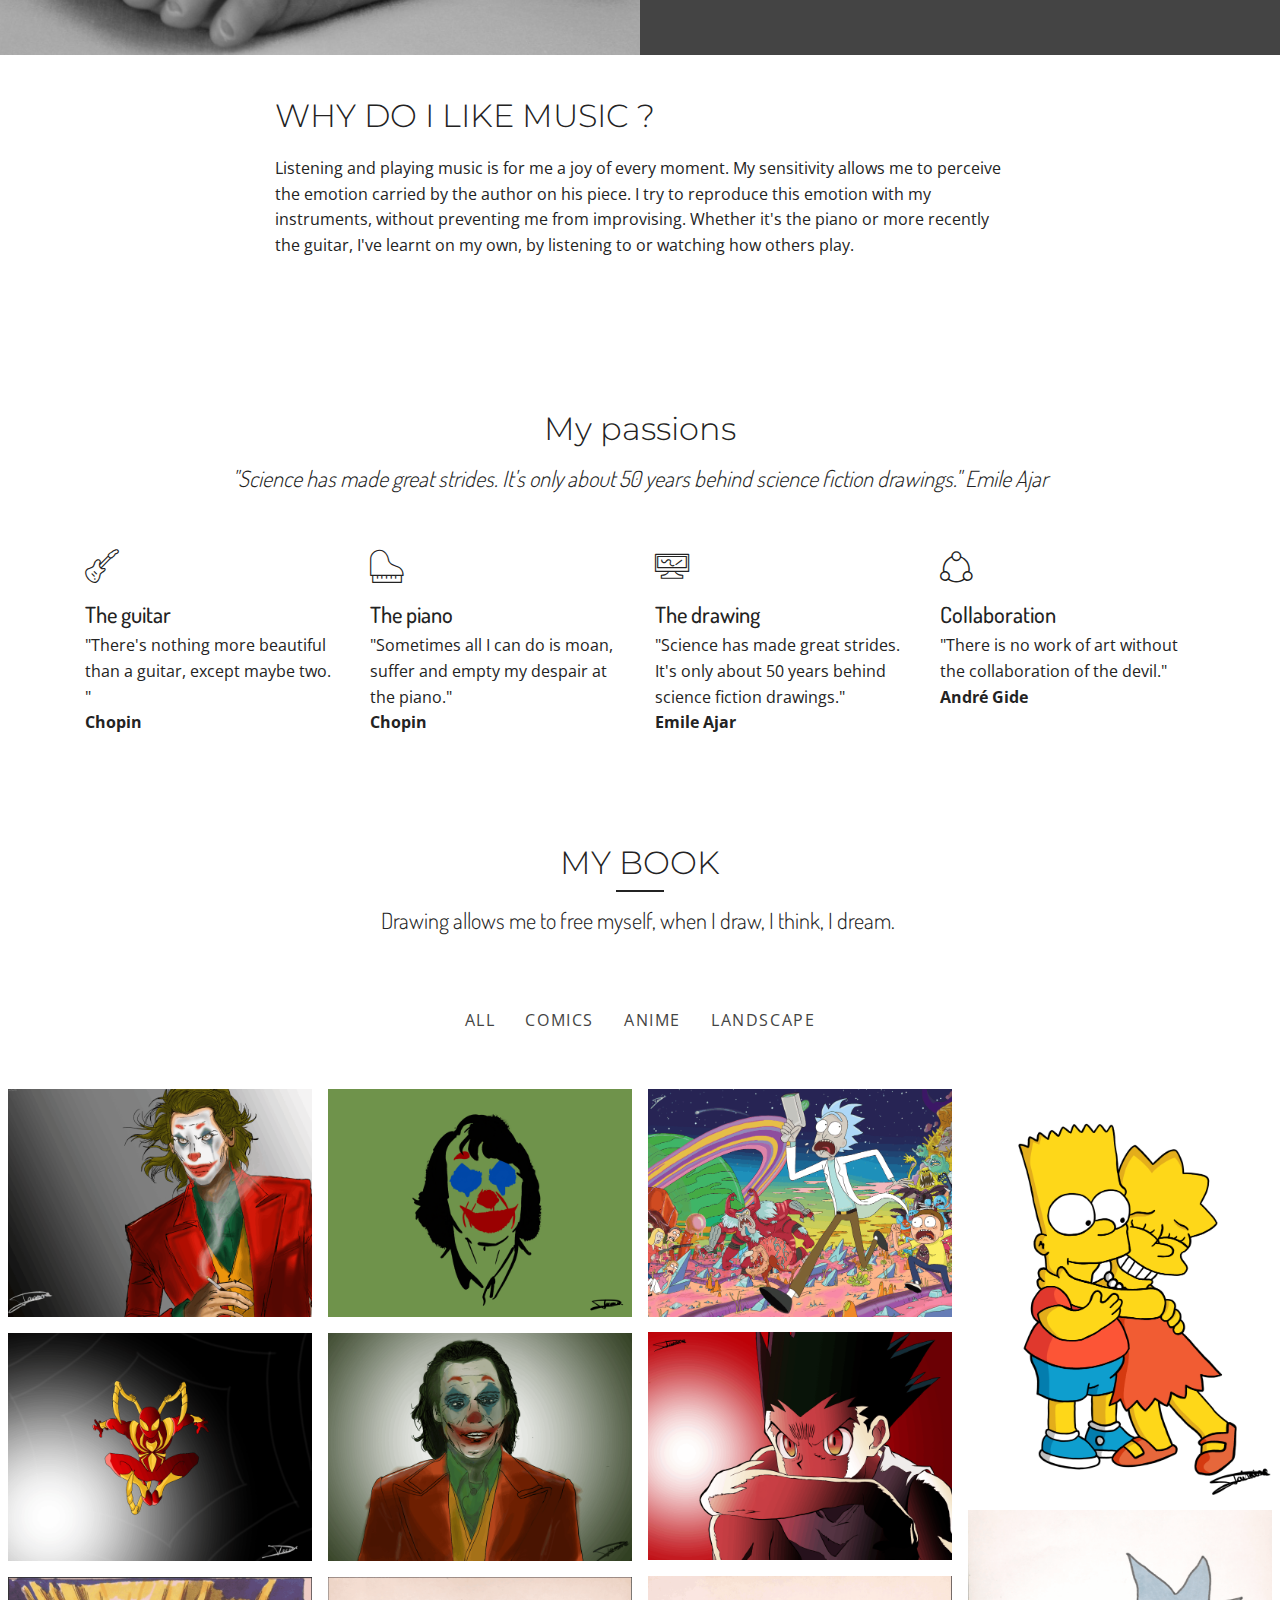
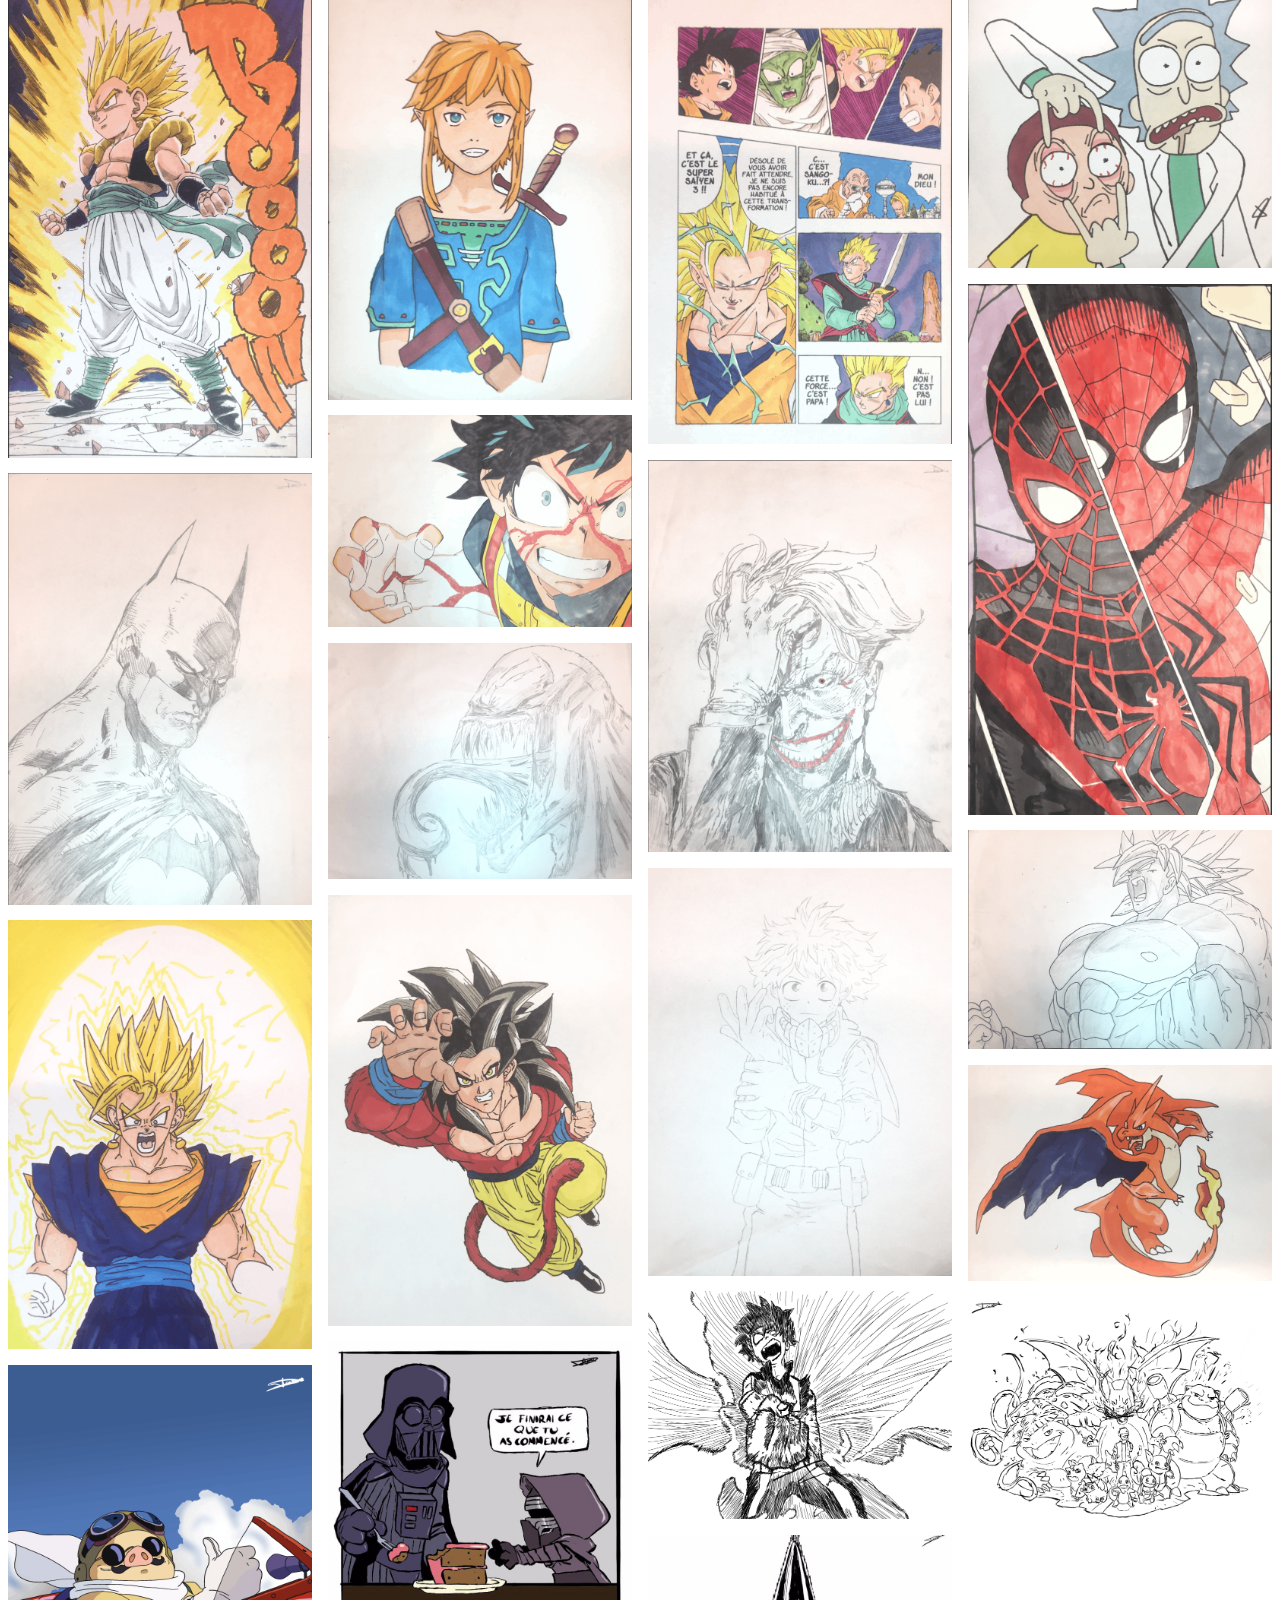
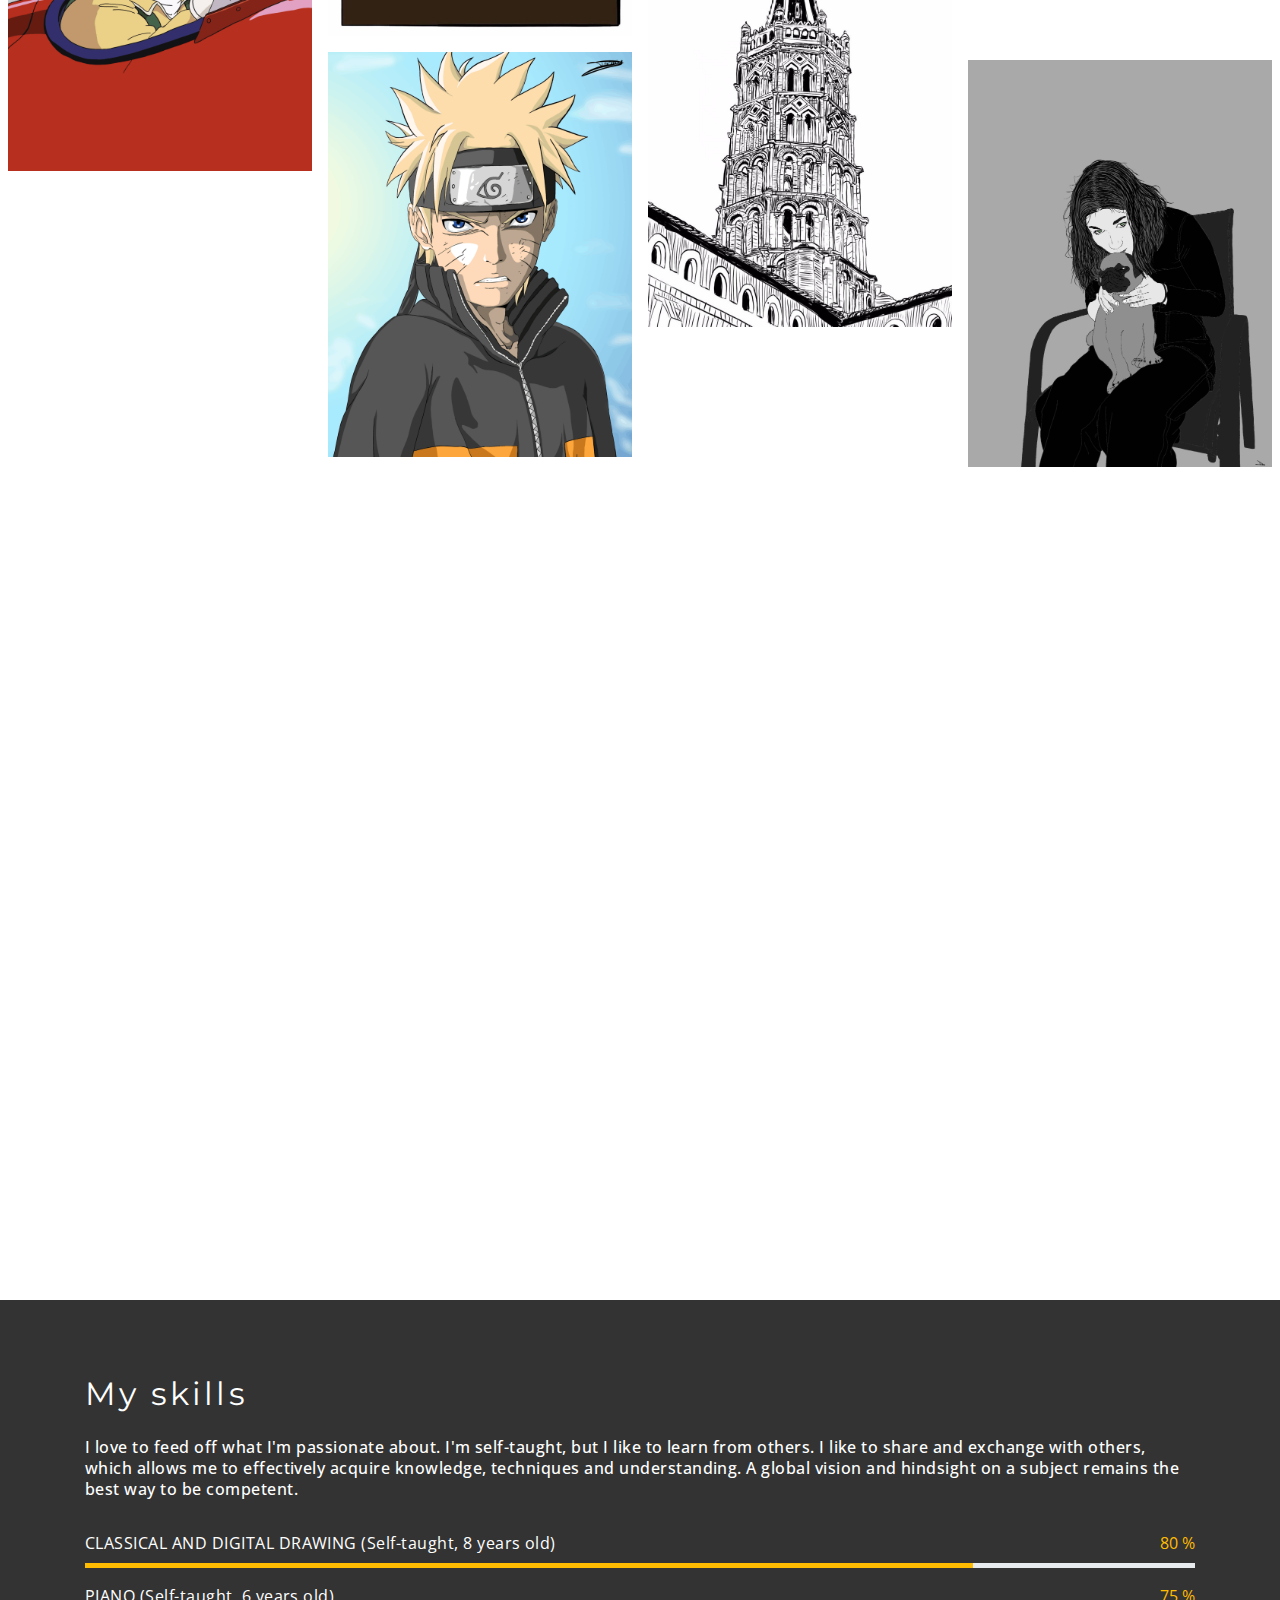
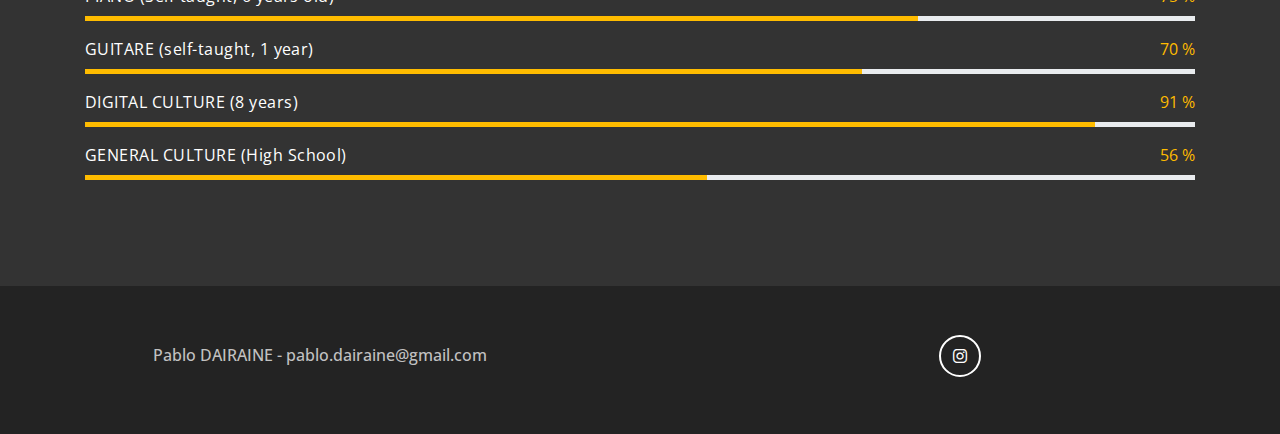
==== commit 72ab7208: "create github pages" ====
--- a/index-en.html
+++ b/index-en.html
@@ -47,8 +47,8 @@
         </button>
       <div class="collapse navbar-collapse" id="navbarSupportedContent">
             <ul class="navbar-nav nav-dropdown" data-app-modern-menu="true"><li class="nav-item">
-                    <a class="nav-link link text-white display-4" href="index-en.html">
-                        ENGLISH<br></a>
+                    <a class="nav-link link text-white display-4" href="index.html">
+                        FRENCH<br></a>
                 </li></ul>
             <div class="navbar-buttons mbr-section-btn"><a class="btn btn-md btn-primary display-4" href="mailto:pablo.dairaine@gmail.com">
                     CONTACT ME
